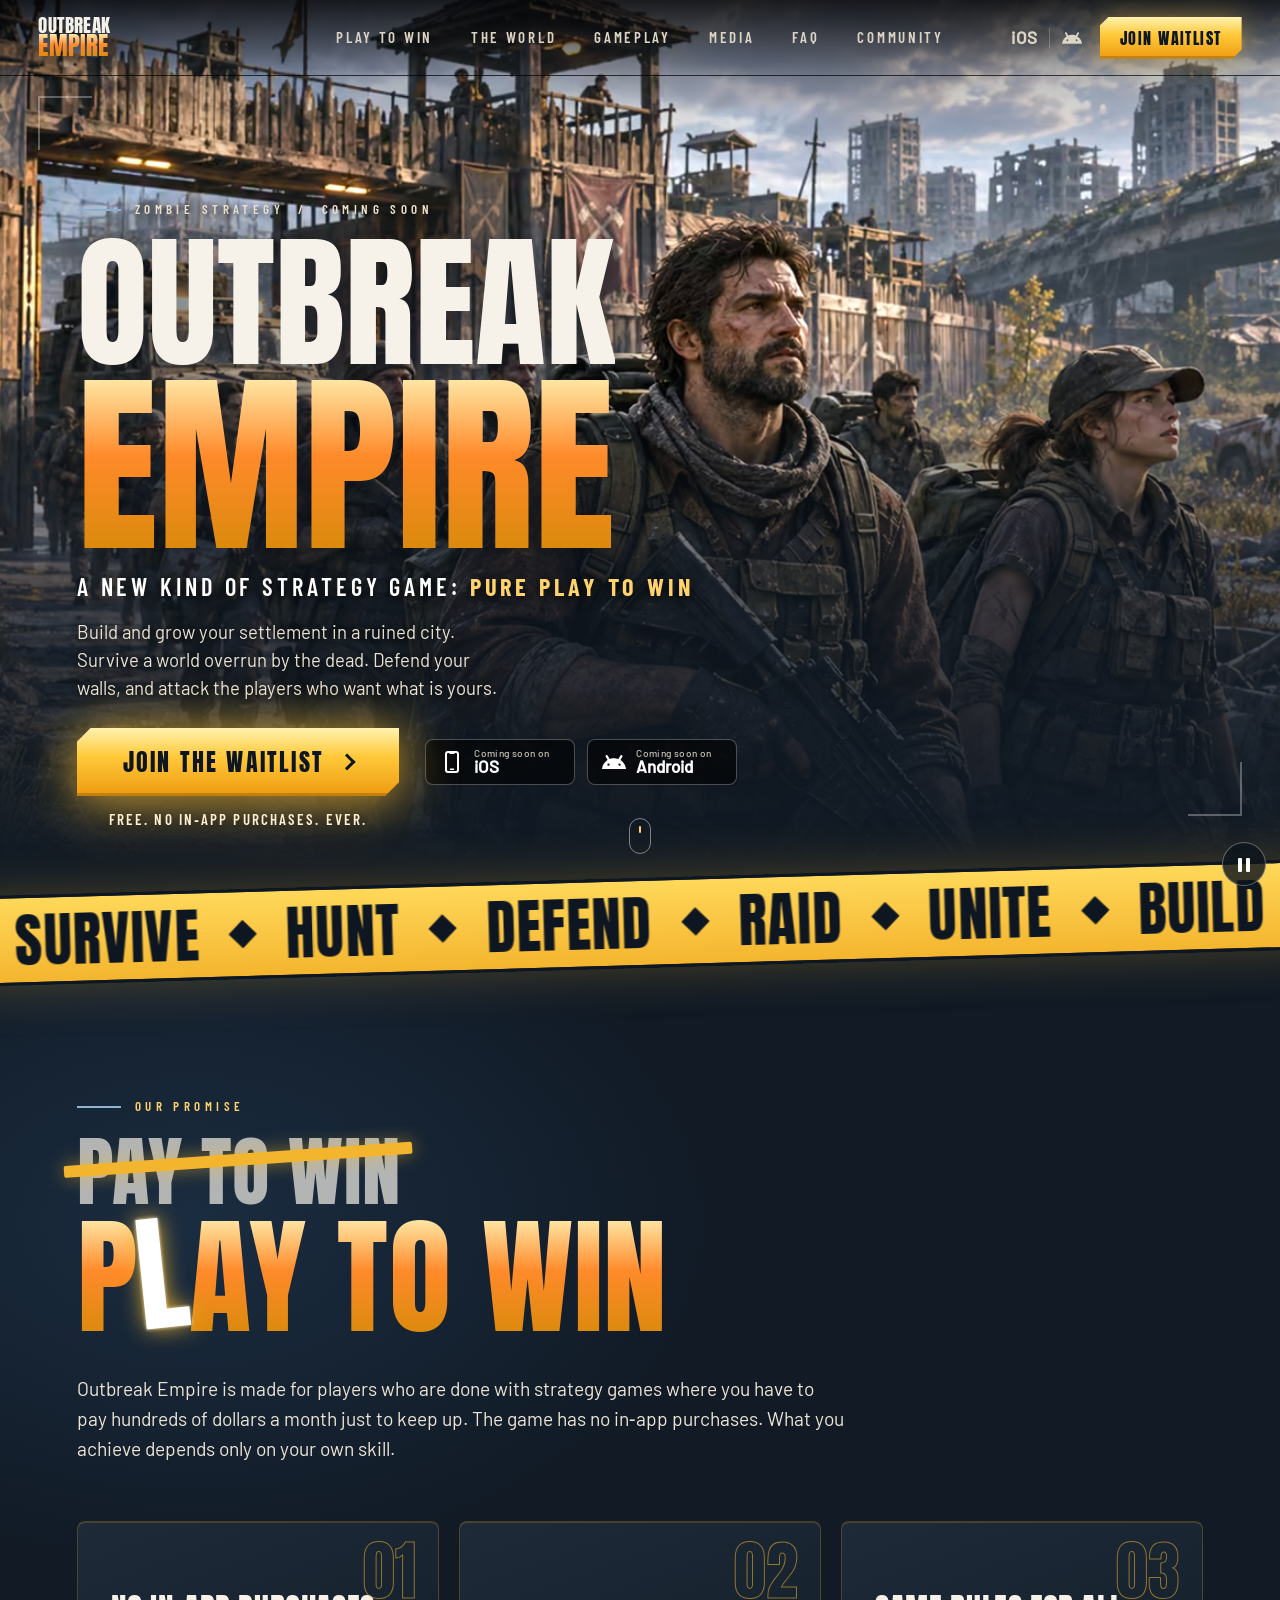
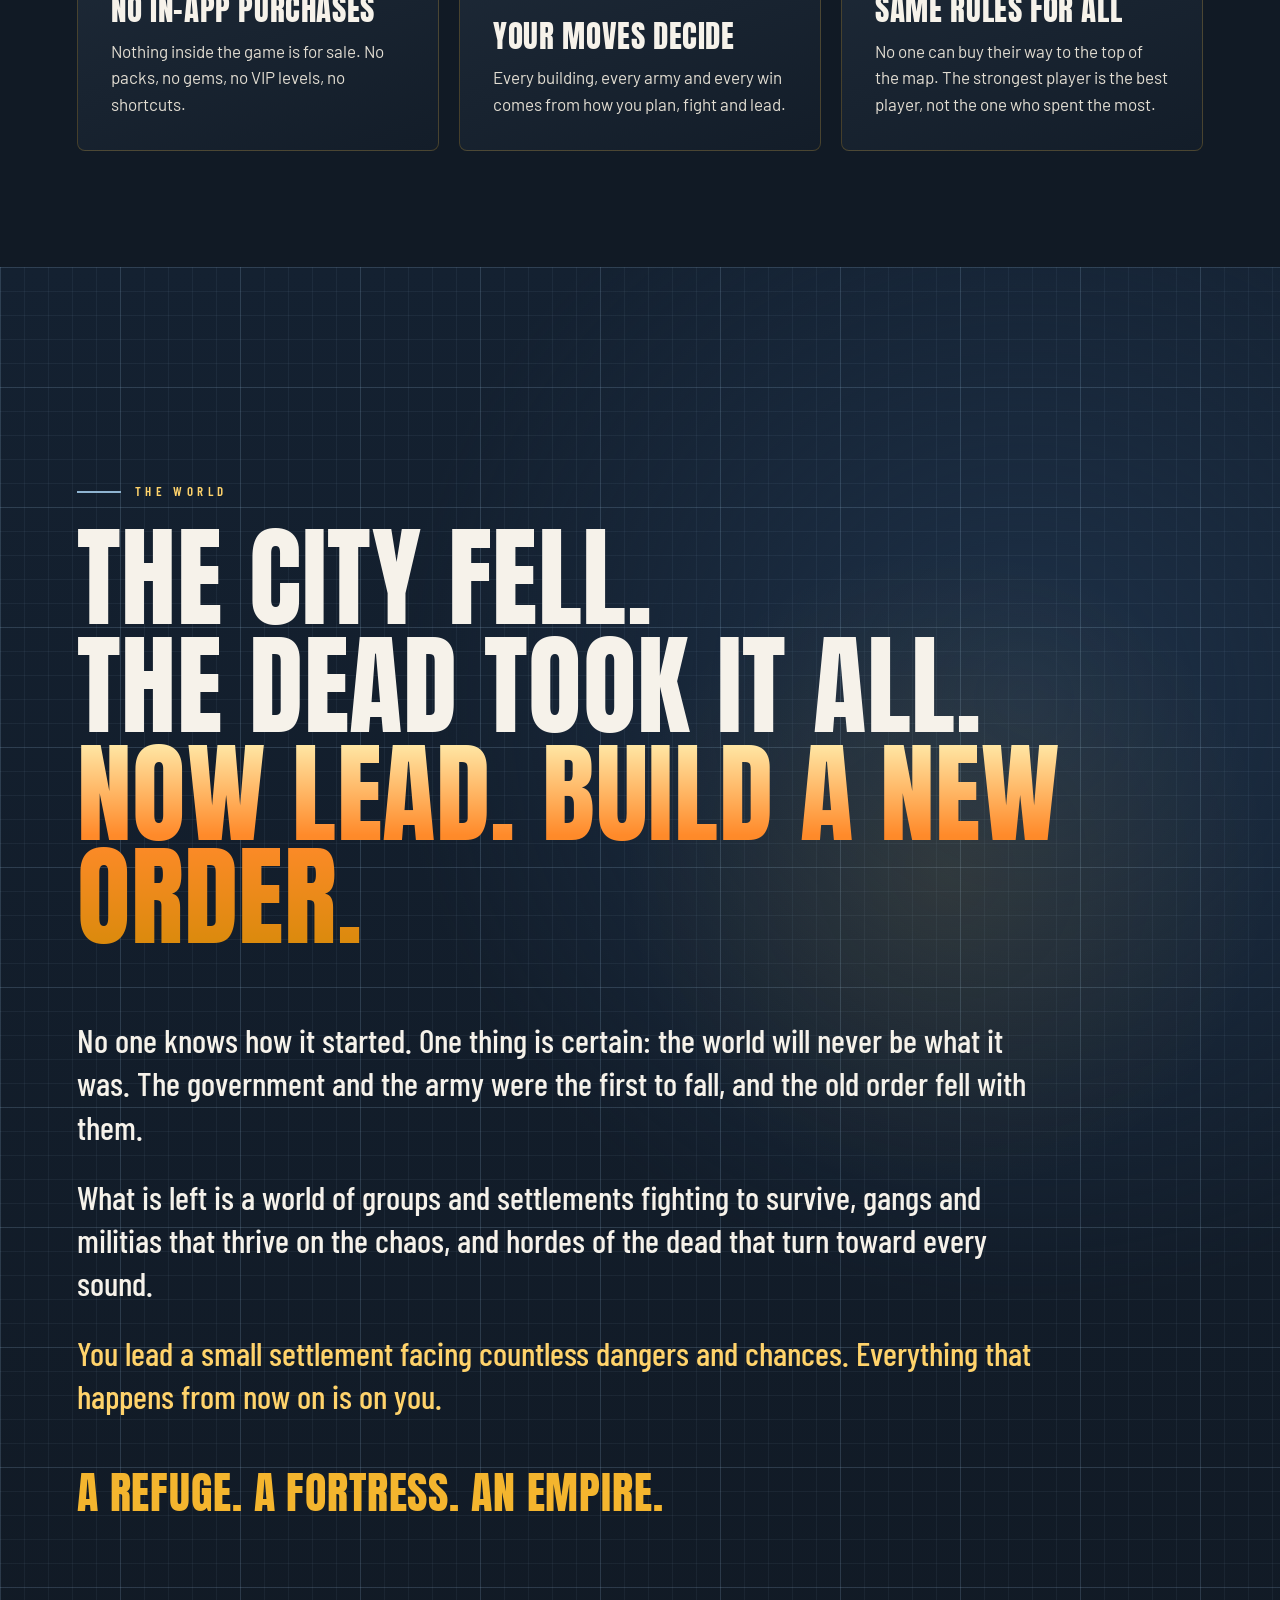
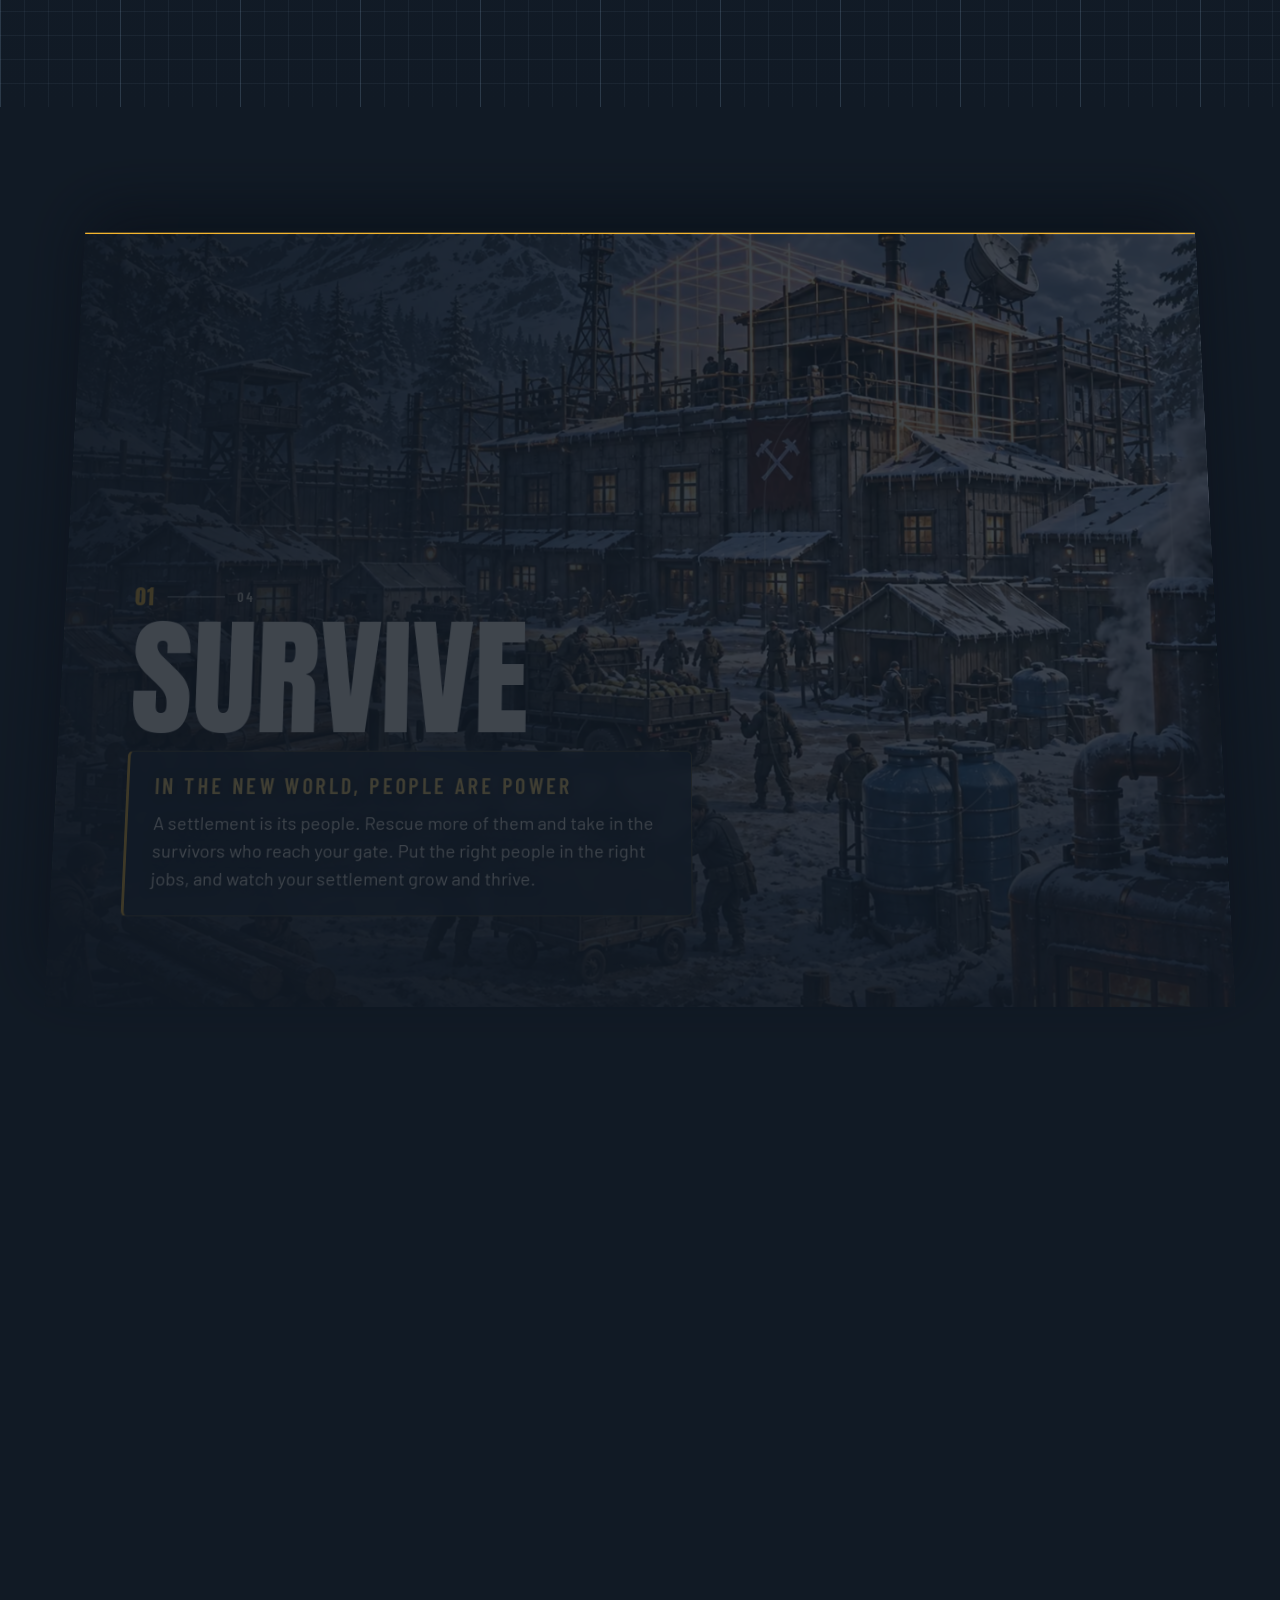
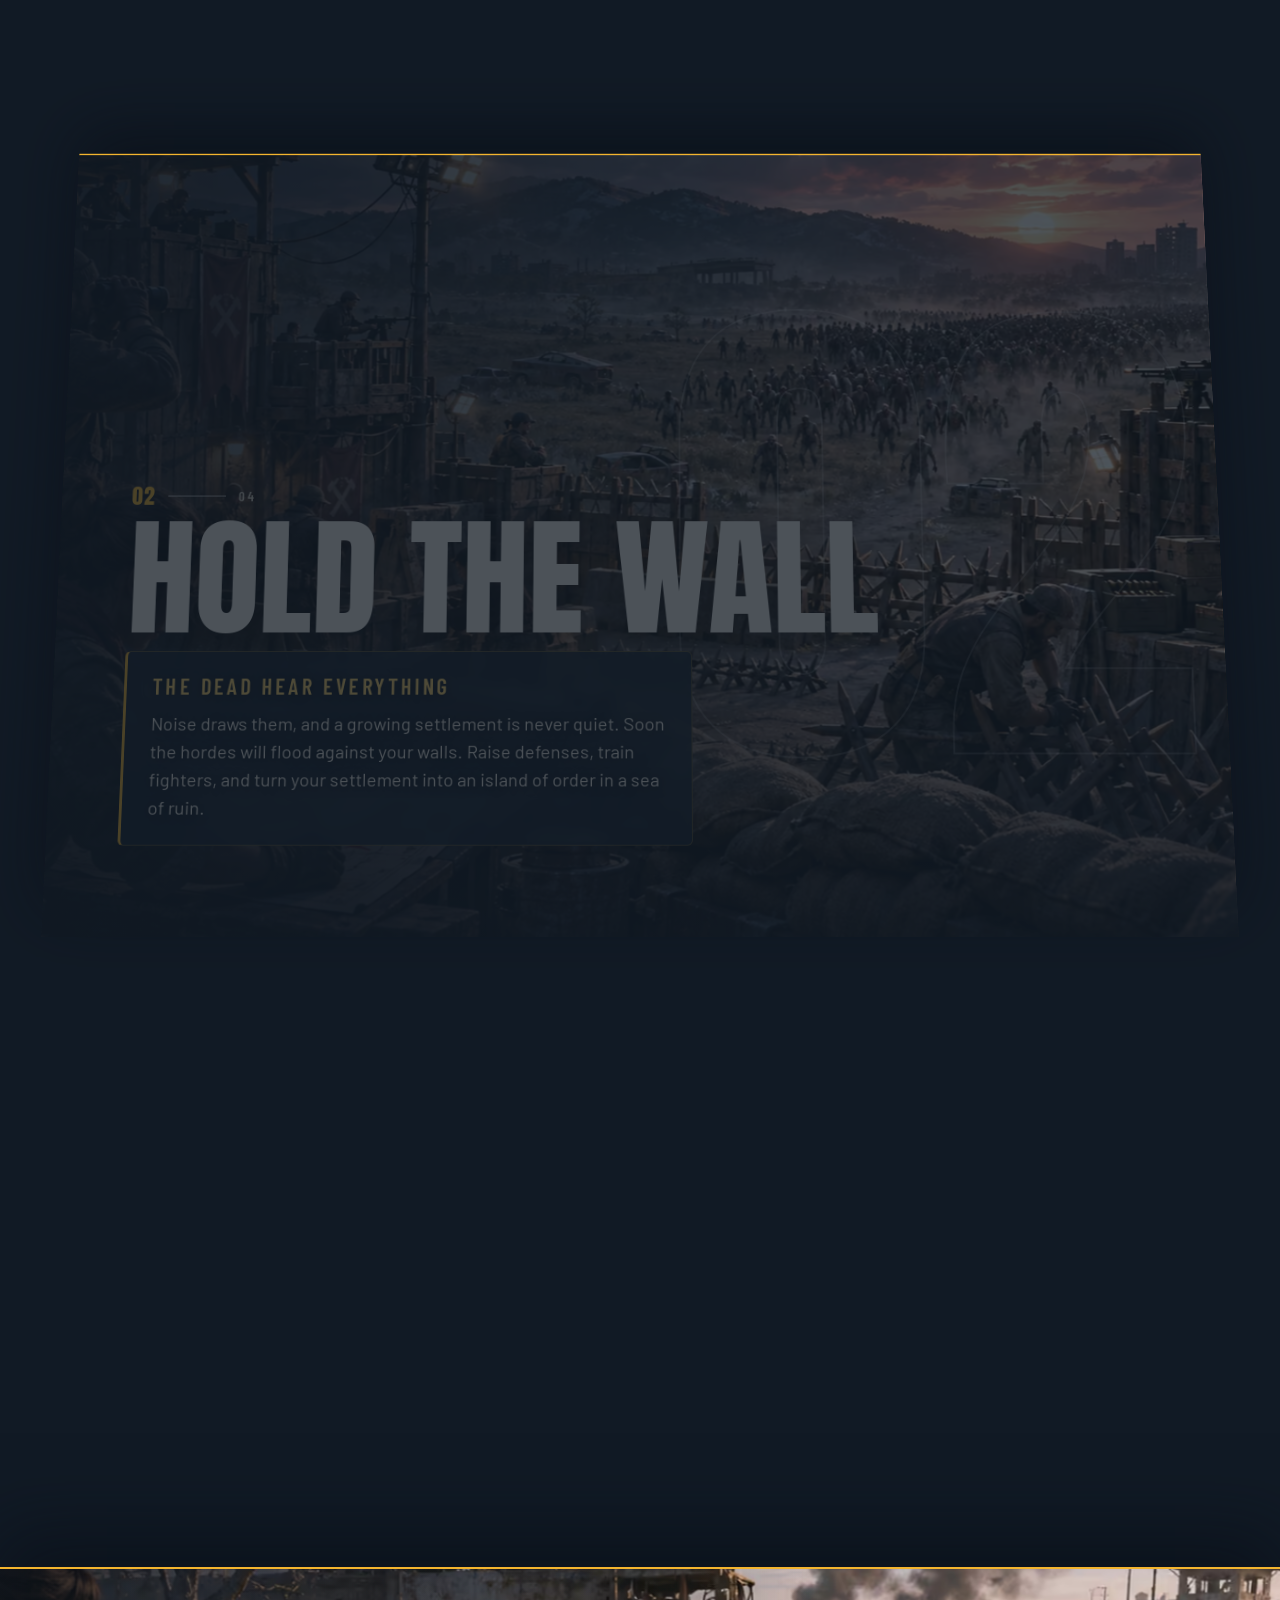
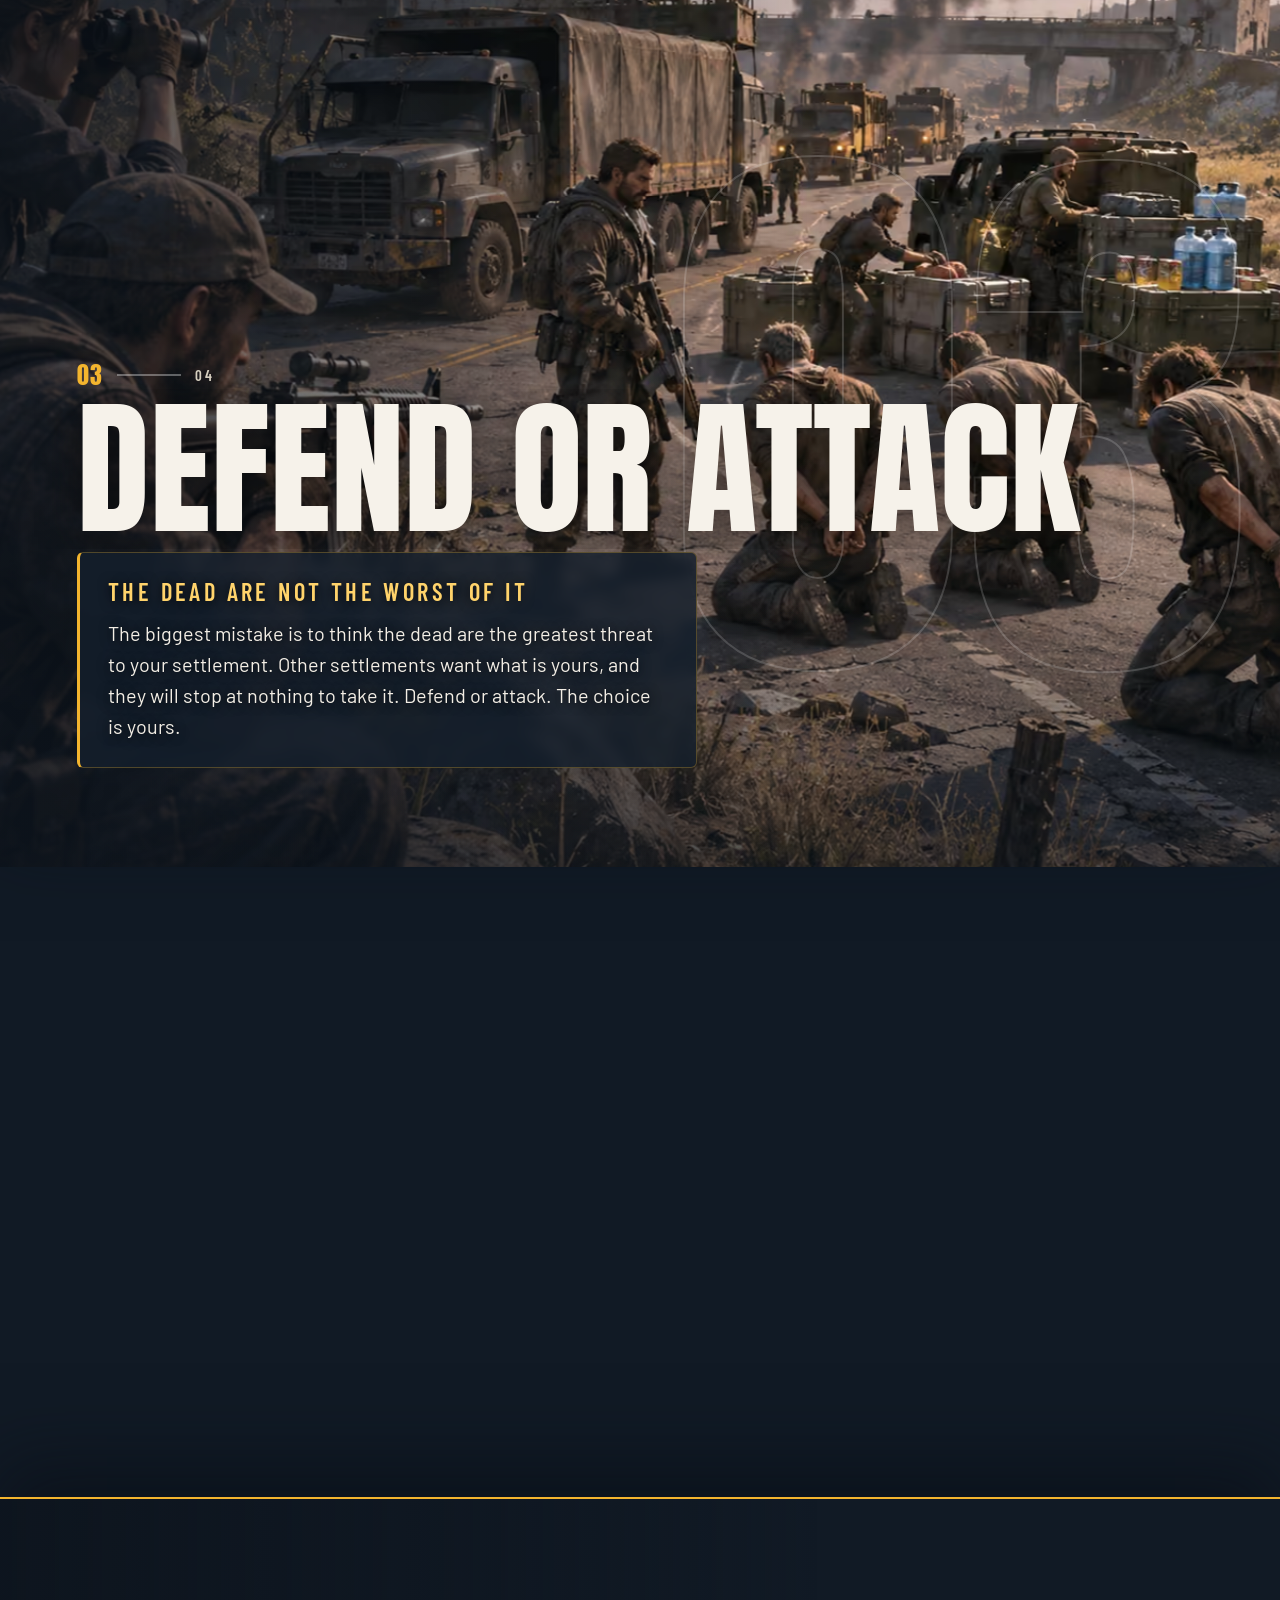
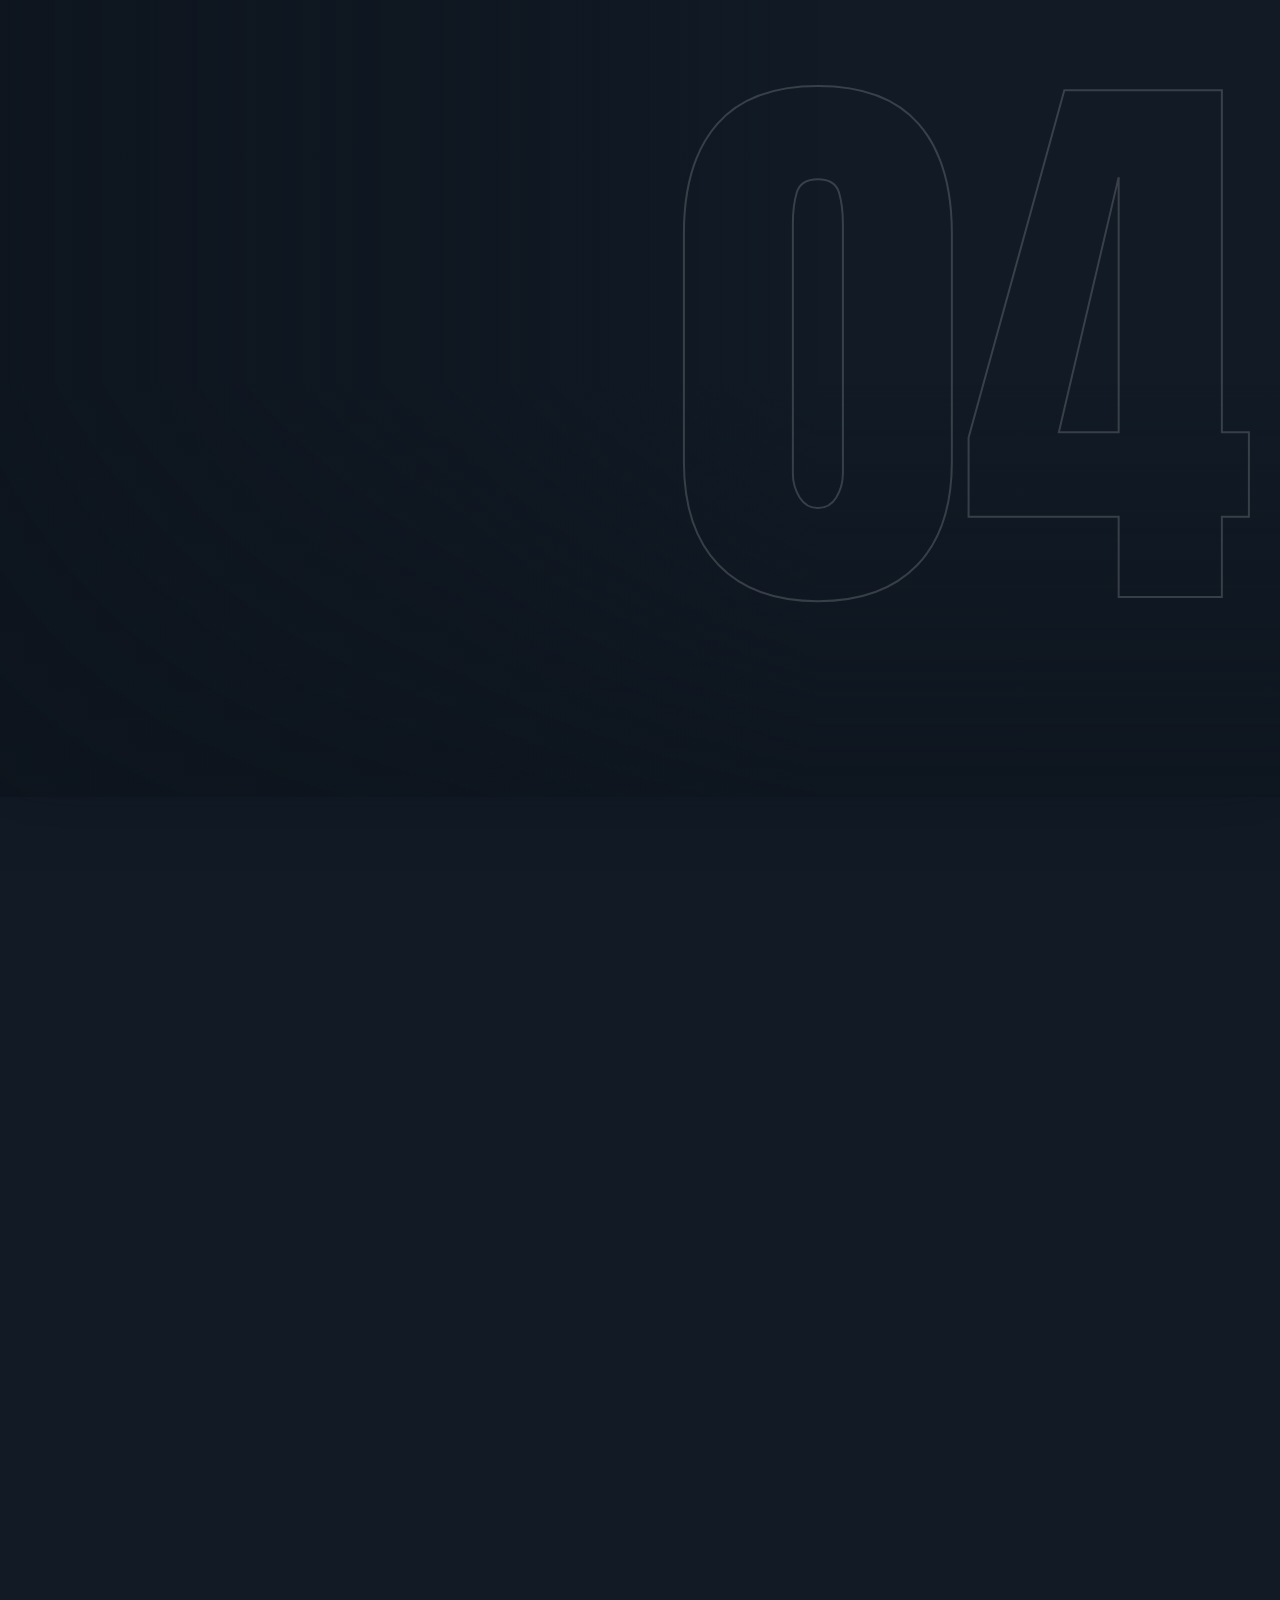
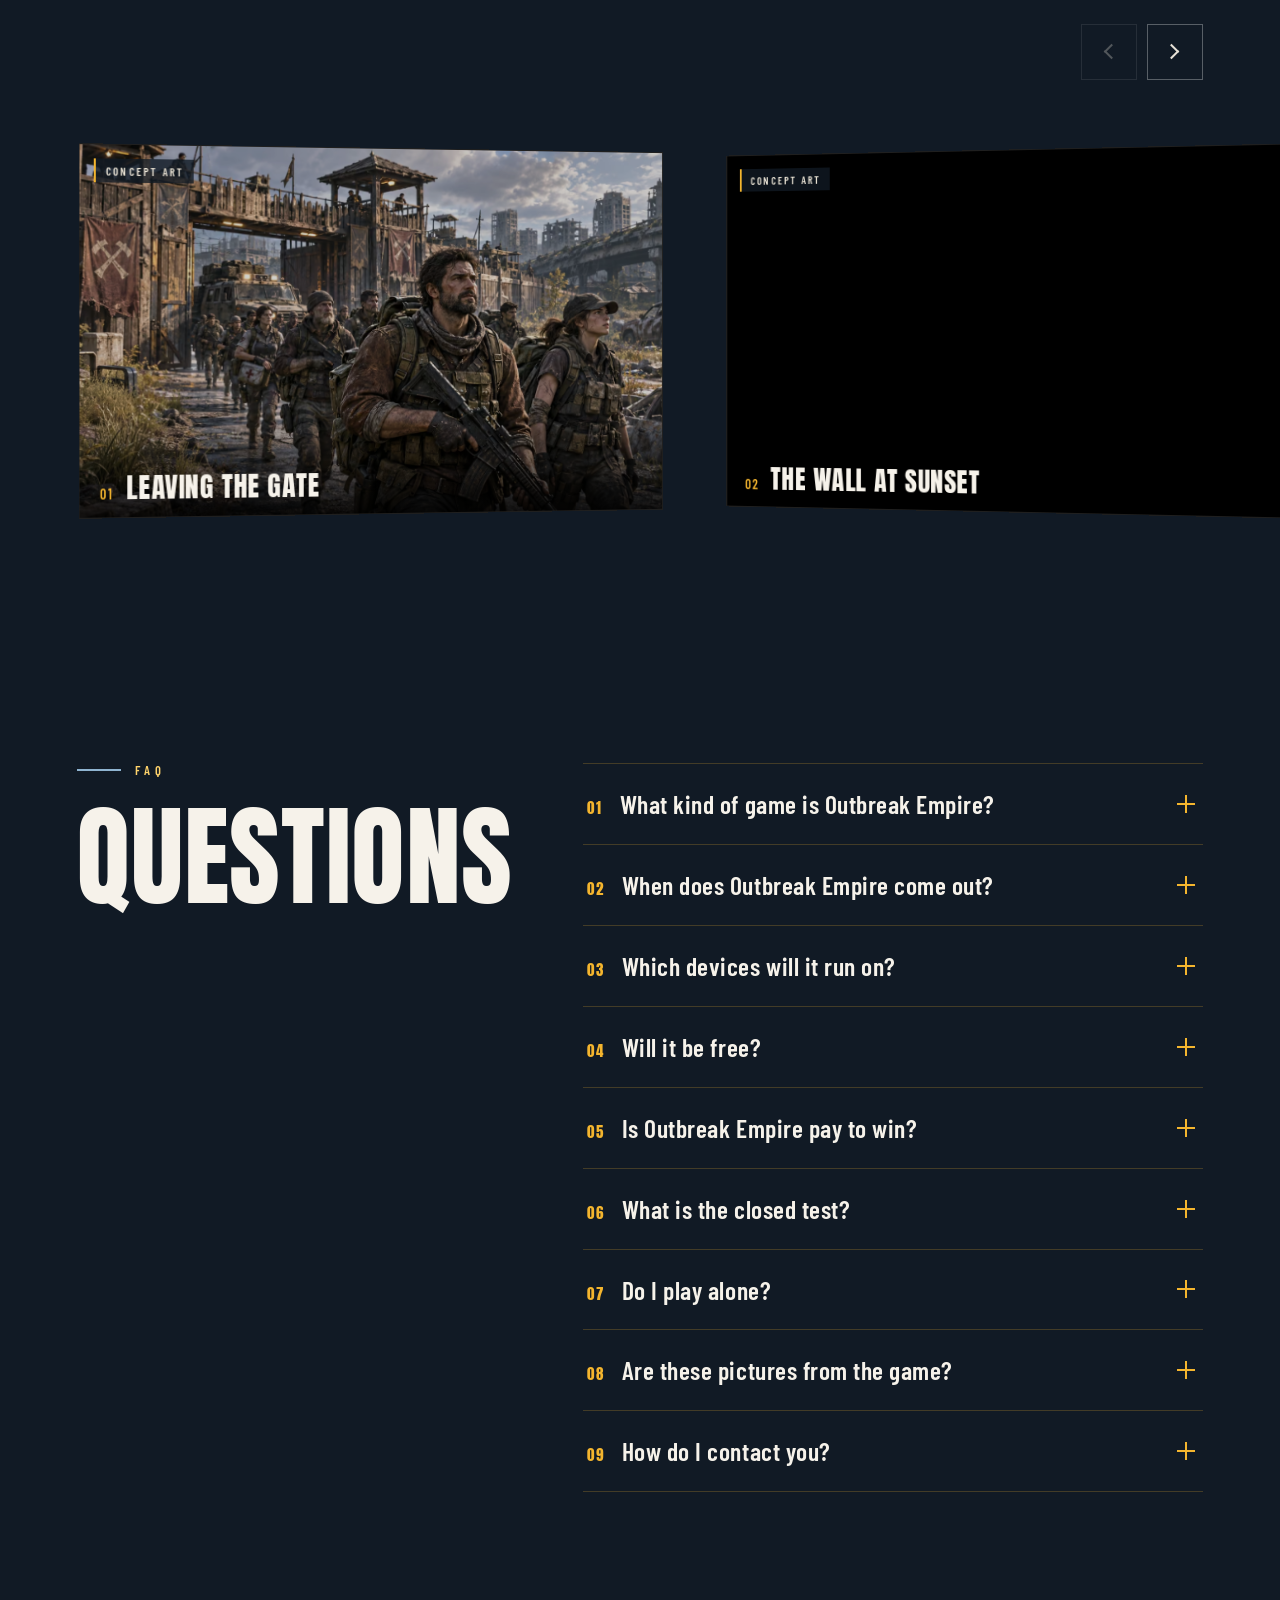
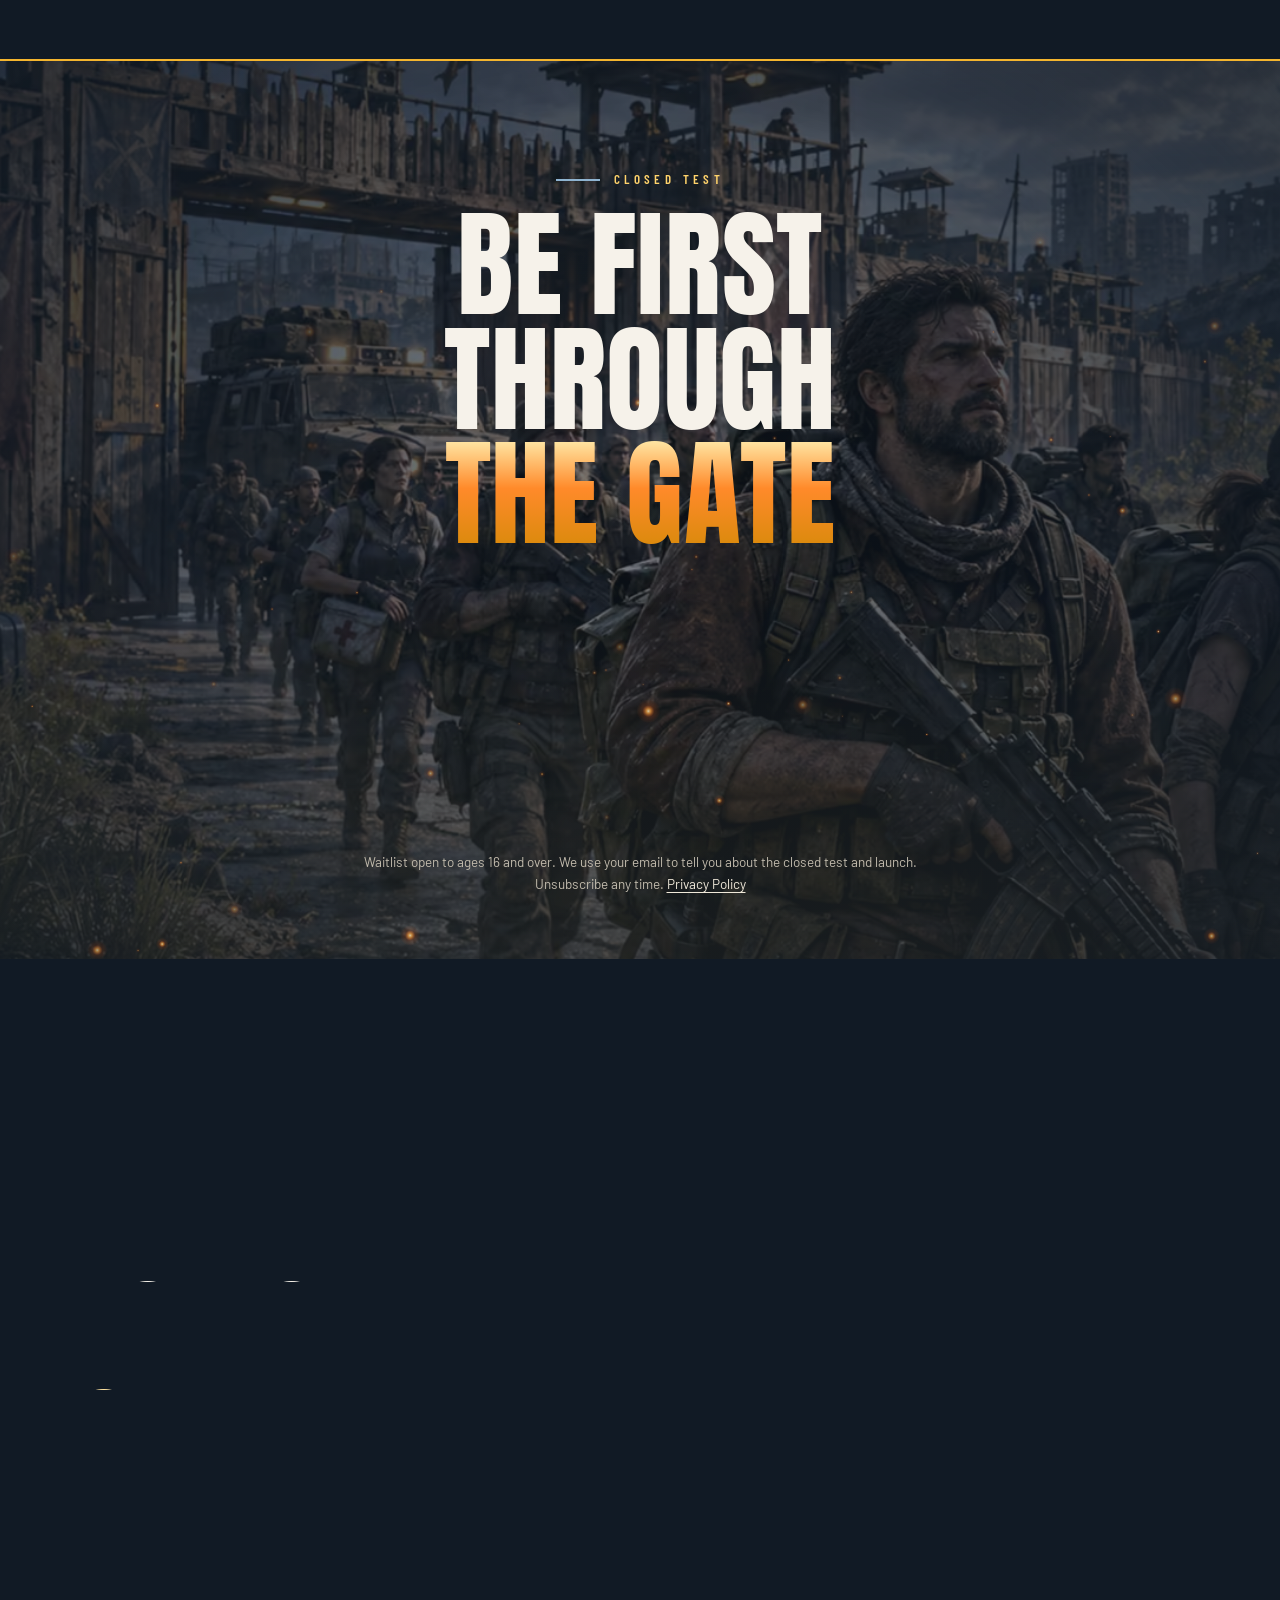
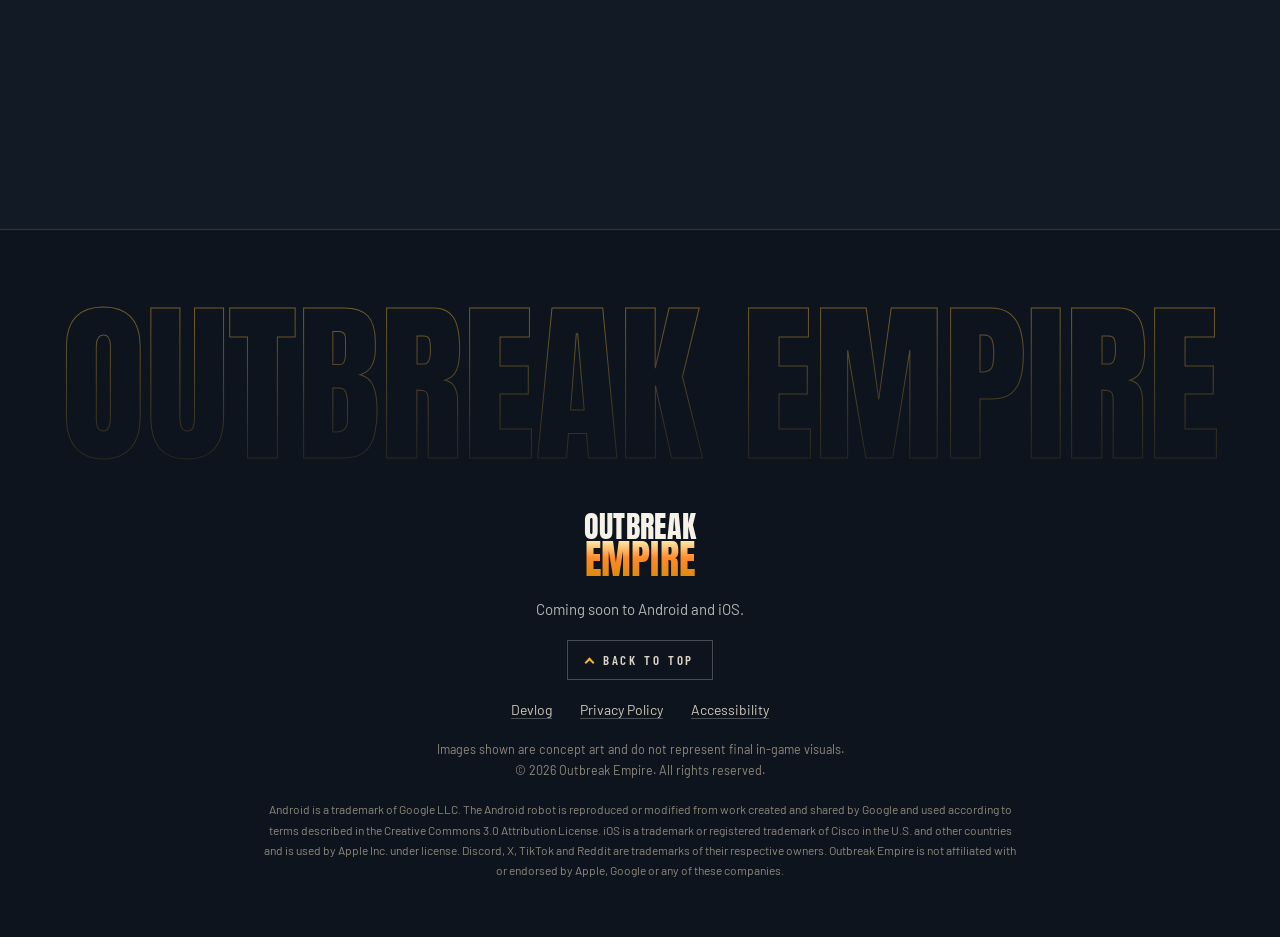
==== index.html @ 852179e1 "מראה של משחק אסטרטגיה ולא של משחק אימה, כמו המסכים של המשחק עצמו: כחול-אפור וזהב במקום שחור וכתום-אש" ====
<!doctype html>
<html lang="en">
<head>
<meta charset="utf-8">
<meta name="viewport" content="width=device-width, initial-scale=1">
<title>Outbreak Empire – Zombie Survival Strategy Game for Android &amp; iOS</title>
<meta name="description" content="Build a settlement in a fallen city, survive zombie hordes and winter, and fight for a live map with real players. Mobile survival strategy. Join the closed test waitlist.">
<meta name="theme-color" content="#111a25">
<link rel="canonical" href="https://outbreakempire.com/">

<meta property="og:type" content="website">
<meta property="og:site_name" content="Outbreak Empire">
<meta property="og:title" content="Outbreak Empire – Zombie Survival Strategy Game for Android &amp; iOS">
<meta property="og:description" content="Build a settlement in a fallen city, survive zombie hordes and winter, and fight for a live map with real players. Mobile survival strategy. Join the closed test waitlist.">
<meta property="og:url" content="https://outbreakempire.com/">
<meta property="og:image" content="https://outbreakempire.com/images/og.jpg">
<meta property="og:image:width" content="1200">
<meta property="og:image:height" content="630">
<meta property="og:image:alt" content="Outbreak Empire: a band of survivors leaving a fortified settlement">
<meta name="twitter:card" content="summary_large_image">
<meta name="twitter:site" content="@OutbreakEmpGame">
<meta name="twitter:title" content="Outbreak Empire – Zombie Survival Strategy Game for Android &amp; iOS">
<meta name="twitter:description" content="Build a settlement in a fallen city, survive zombie hordes and winter, and fight for a live map with real players. Mobile survival strategy. Join the closed test waitlist.">
<meta name="twitter:image" content="https://outbreakempire.com/images/og.jpg">
<meta name="twitter:image:alt" content="Outbreak Empire: a band of survivors leaving a fortified settlement">

<link rel="icon" href="images/favicon-32.png" sizes="32x32" type="image/png">
<link rel="icon" href="images/favicon-192.png" sizes="192x192" type="image/png">
<link rel="apple-touch-icon" href="images/apple-touch-icon.png">

<link rel="preload" href="assets/fonts/anton-400.woff2" as="font" type="font/woff2" crossorigin>
<link rel="preload" href="assets/fonts/barlow-condensed-600.woff2" as="font" type="font/woff2" crossorigin>
<link rel="preload" as="image" type="image/avif" href="images/hero-800.avif" imagesrcset="images/hero-800.avif 800w, images/hero-1600.avif 1600w" imagesizes="(max-aspect-ratio: 1/1) 178vh, 100vw" fetchpriority="high">
<link rel="stylesheet" href="style.css">
<script>(function(d){d.classList.add('js');if(matchMedia('(prefers-reduced-motion: reduce)').matches)d.classList.add('still')})(document.documentElement);</script>
<script type="application/ld+json">
{"@context": "https://schema.org", "@type": "VideoGame", "name": "Outbreak Empire",
 "url": "https://outbreakempire.com/",
 "image": "https://outbreakempire.com/images/og.jpg",
 "description": "A zombie survival strategy game for Android and iOS, built on pure play to win: build a settlement in a ruined city, survive the zombie hordes, defend your walls and raid other players on a live map. There are no in-app purchases, so what you achieve depends only on how you play.",
 "genre": ["Strategy", "Survival", "City builder"], "keywords": "zombie strategy game, survival city builder, post-apocalyptic mobile game, multiplayer strategy, play to win, no pay to win, no in-app purchases",
 "gamePlatform": ["Android", "iOS"], "operatingSystem": "Android, iOS", "applicationCategory": "Game", "playMode": "MultiPlayer", "inLanguage": "en",
 "sameAs": ["https://discord.gg/R8zea6GDbc", "https://x.com/OutbreakEmpGame", "https://www.tiktok.com/@playoutbreakempire", "https://www.reddit.com/user/OutbreakEmpire"]}
</script>
</head>
<body>
<a class="skip" href="#main">Skip to content</a>
<div class="bar" aria-hidden="true"><i></i></div>

<header class="nav">
  <a class="nav__logo wm" href="#top" aria-label="Outbreak Empire, back to top"><span aria-hidden="true">Outbreak <b>Empire</b></span></a>
  <nav class="nav__links" id="menu" aria-label="Main">
    <a href="#play-to-win">Play to Win</a>
    <a href="#world">The World</a>
    <a href="#features">Gameplay</a>
    <a href="#media">Media</a>
    <a href="#faq">FAQ</a>
    <a href="#community">Community</a>
  </nav>
  <div class="nav__end">
    <div class="plat" role="img" aria-label="Coming soon on iOS and Android">
      <span class="plat__soon" aria-hidden="true">Coming soon</span>
      <span class="plat__ios" title="Coming soon on iOS" aria-hidden="true">iOS</span>
      <span class="plat__and" title="Coming soon on Android" aria-hidden="true"><span class="ico ico--android"></span><span class="plat__word">Android</span></span>
    </div>
    <a class="btn btn--sm" href="https://docs.google.com/forms/d/e/1FAIpQLSfH-3bDS25boa_nsmfyrVO0cmh-lTgv2Yjuh53AL0fX4bEYbQ/viewform" target="_blank" rel="noopener"><span class="btn__t">Join waitlist</span><span class="sr-only"> (opens in a new tab)</span></a>
    <button class="nav__menu" type="button" aria-expanded="false" aria-controls="menu" hidden><span class="sr-only">Menu</span><i aria-hidden="true"></i></button>
  </div>
</header>
<button class="motion" type="button" aria-pressed="false" hidden><span class="motion__ico" aria-hidden="true"></span><span class="motion__t">Pause motion</span></button>

<main id="main" tabindex="-1">

  <!-- HERO -->
  <section class="hero" id="top">
    <div class="hero__bg">
      <picture><source type="image/avif" srcset="images/hero-800.avif 800w, images/hero-1600.avif 1600w" sizes="(max-aspect-ratio: 1/1) 178vh, 100vw"><img src="images/hero-800.webp" srcset="images/hero-800.webp 800w, images/hero-1600.webp 1600w" sizes="(max-aspect-ratio: 1/1) 178vh, 100vw" alt="Armed survivors leave the gate of a fortified settlement in a ruined city" fetchpriority="high" decoding="async"></picture>
    </div>
    <div class="hero__shade" aria-hidden="true"></div>
    <div class="hero__in">
      <p class="kicker hero__kicker"><i aria-hidden="true"></i>Zombie strategy <span aria-hidden="true">/</span> Coming soon</p>
      <h1 class="mega">
        <span class="sr-only">Outbreak Empire</span>
        <span class="mega__a" aria-hidden="true"><span style="--i:0">O</span><span style="--i:1">U</span><span style="--i:2">T</span><span style="--i:3">B</span><span style="--i:4">R</span><span style="--i:5">E</span><span style="--i:6">A</span><span style="--i:7">K</span></span>
        <span class="mega__b" aria-hidden="true"><span style="--i:0">E</span><span style="--i:1">M</span><span style="--i:2">P</span><span style="--i:3">I</span><span style="--i:4">R</span><span style="--i:5">E</span></span>
      </h1>
      <h2 class="hero__line">A new kind of strategy game: <b>pure play to win</b></h2>
      <p class="hero__sub">Build and grow your settlement in a ruined city. Survive a world overrun by the dead. Defend your walls, and attack the players who want what is yours.</p>
      <div class="hero__cta">
        <a class="btn btn--lg" href="https://docs.google.com/forms/d/e/1FAIpQLSfH-3bDS25boa_nsmfyrVO0cmh-lTgv2Yjuh53AL0fX4bEYbQ/viewform" target="_blank" rel="noopener"><span class="btn__t">Join the waitlist</span><span class="sr-only"> (opens in a new tab)</span></a>
        <p class="cta__note">Free. No in&#8209;app purchases. Ever.</p>
        <div class="stores">
          <span class="store"><span class="ico ico--phone" aria-hidden="true"></span><span><small>Coming soon on</small>iOS</span></span>
          <span class="store"><span class="ico ico--android" aria-hidden="true"></span><span><small>Coming soon on</small>Android</span></span>
        </div>
      </div>
    </div>
    <a class="hero__down" href="#play-to-win" aria-label="Scroll down"><span></span></a>
    <span class="frame frame--tl" aria-hidden="true"></span><span class="frame frame--br" aria-hidden="true"></span>
  </section>

  <!-- TICKER: moves only with the scroll -->
  <div class="tick" aria-hidden="true">
    <div class="tick__row"><span>Build</span><i></i><span>Survive</span><i></i><span>Hunt</span><i></i><span>Defend</span><i></i><span>Raid</span><i></i><span>Unite</span><i></i><span>Build</span><i></i><span>Survive</span><i></i><span>Hunt</span><i></i><span>Defend</span><i></i><span>Raid</span><i></i><span>Unite</span><i></i><span>Build</span><i></i><span>Survive</span><i></i><span>Hunt</span><i></i><span>Defend</span><i></i><span>Raid</span><i></i><span>Unite</span><i></i><span>Build</span><i></i><span>Survive</span><i></i><span>Hunt</span><i></i><span>Defend</span><i></i><span>Raid</span><i></i><span>Unite</span><i></i></div>
  </div>

  <!-- PLAY TO WIN: the promise -->
  <section class="ptw" id="play-to-win" aria-labelledby="ptw-h">
    <div class="ptw__in">
      <p class="kicker rv"><i aria-hidden="true"></i>Our promise</p>
      <h2 class="ptw__h rv" id="ptw-h">
        <span class="sr-only">Not pay to win. Play to win.</span>
        <span class="ptw__old" aria-hidden="true">Pay to win</span>
        <span class="ptw__new" aria-hidden="true">P<b>l</b>ay to win</span>
      </h2>
      <p class="ptw__lead rv">Outbreak Empire is made for players who are done with strategy games where you have to pay hundreds of dollars a month just to keep up. The game has no in&#8209;app purchases. What you achieve depends only on your own skill.</p>
      <ul class="ptw__grid">
        <li class="rv"><div class="card"><h3>No in-app purchases</h3><p>Nothing inside the game is for sale. No packs, no gems, no VIP levels, no shortcuts.</p></div></li>
        <li class="rv"><div class="card"><h3>Your moves decide</h3><p>Every building, every army and every win comes from how you plan, fight and lead.</p></div></li>
        <li class="rv"><div class="card"><h3>Same rules for all</h3><p>No one can buy their way to the top of the map. The strongest player is the best player, not the one who spent the most.</p></div></li>
      </ul>
    </div>
  </section>

  <!-- WORLD -->
  <section class="world" id="world">
    <div class="world__bg" aria-hidden="true"></div>
    <div class="world__in">
      <p class="kicker rv"><i aria-hidden="true"></i>The world</p>
      <h2 class="head rv"><span class="ln"><span>The city fell.</span></span> <span class="ln"><span>The dead took it all.</span></span> <span class="ln ln--fire"><span>Now lead. Build a new order.</span></span></h2>
      <div class="world__text">
        <p>No one knows how it started. One thing is certain: the world will never be what it was. The government and the army were the first to fall, and the old order fell with them.</p>
        <p>What is left is a world of groups and settlements fighting to survive, gangs and militias that thrive on the chaos, and hordes of the dead that turn toward every sound.</p>
        <p class="world__you">You lead a small settlement facing countless dangers and chances. Everything that happens from now on is on you.</p>
      </div>
      <p class="world__end rv">A refuge. A fortress. An empire.</p>
    </div>
  </section>

  <!-- GAMEPLAY: four full-screen panels that stack as you scroll -->
  <section class="feats" id="features" aria-labelledby="features-h">
    <h2 class="sr-only" id="features-h">Gameplay</h2>
    <article class="feat" id="f-survive">
      <div class="feat__media"><picture><source type="image/avif" srcset="images/winter-800.avif 800w, images/winter-1600.avif 1448w" sizes="(max-aspect-ratio: 1/1) 178vh, 100vw"><img src="images/winter-800.webp" srcset="images/winter-800.webp 800w, images/winter-1600.webp 1448w" sizes="(max-aspect-ratio: 1/1) 178vh, 100vw" alt="A snowed-in settlement with trucks of logs and food, water tanks and a furnace" loading="lazy" decoding="async"></picture></div>
      <div class="feat__shade" aria-hidden="true"></div>
      <div class="feat__body">
        <p class="feat__num" aria-hidden="true"><b>01</b><i></i>04</p>
        <h3 class="feat__title">Survive</h3>
        <div class="feat__plate">
          <p class="feat__tag">In the new world, people are power</p>
          <p class="feat__text">A settlement is its people. Rescue more of them and take in the survivors who reach your gate. Put the right people in the right jobs, and watch your settlement grow and thrive.</p>
        </div>
      </div>
      <span class="feat__ghost" aria-hidden="true">01</span>
    </article>
    <article class="feat" id="f-defend">
      <div class="feat__media"><picture><source type="image/avif" srcset="images/horde-800.avif 800w, images/horde-1600.avif 1600w" sizes="(max-aspect-ratio: 1/1) 178vh, 100vw"><img src="images/horde-800.webp" srcset="images/horde-800.webp 800w, images/horde-1600.webp 1600w" sizes="(max-aspect-ratio: 1/1) 178vh, 100vw" alt="Defenders on a barricaded wall as a horde crosses the field at sunset" loading="lazy" decoding="async"></picture></div>
      <div class="feat__shade" aria-hidden="true"></div>
      <div class="feat__body">
        <p class="feat__num" aria-hidden="true"><b>02</b><i></i>04</p>
        <h3 class="feat__title">Hold the wall</h3>
        <div class="feat__plate">
          <p class="feat__tag">The dead hear everything</p>
          <p class="feat__text">Noise draws them, and a growing settlement is never quiet. Soon the hordes will flood against your walls. Raise defenses, train fighters, and turn your settlement into an island of order in a sea of ruin.</p>
        </div>
      </div>
      <span class="feat__ghost" aria-hidden="true">02</span>
    </article>
    <article class="feat" id="f-attack">
      <div class="feat__media"><picture><source type="image/avif" srcset="images/convoy-800.avif 800w, images/convoy-1600.avif 1600w" sizes="(max-aspect-ratio: 1/1) 178vh, 100vw"><img src="images/convoy-800.webp" srcset="images/convoy-800.webp 800w, images/convoy-1600.webp 1600w" sizes="(max-aspect-ratio: 1/1) 178vh, 100vw" alt="Raiders ambush another settlement's convoy on a ruined highway" loading="lazy" decoding="async"></picture></div>
      <div class="feat__shade" aria-hidden="true"></div>
      <div class="feat__body">
        <p class="feat__num" aria-hidden="true"><b>03</b><i></i>04</p>
        <h3 class="feat__title">Defend or attack</h3>
        <div class="feat__plate">
          <p class="feat__tag">The dead are not the worst of it</p>
          <p class="feat__text">The biggest mistake is to think the dead are the greatest threat to your settlement. Other settlements want what is yours, and they will stop at nothing to take it. Defend or attack. The choice is yours.</p>
        </div>
      </div>
      <span class="feat__ghost" aria-hidden="true">03</span>
    </article>
    <article class="feat" id="f-unite">
      <div class="feat__media"><picture><source type="image/avif" srcset="images/warroom-800.avif 800w, images/warroom-1600.avif 1600w" sizes="(max-aspect-ratio: 1/1) 178vh, 100vw"><img src="images/warroom-800.webp" srcset="images/warroom-800.webp 800w, images/warroom-1600.webp 1600w" sizes="(max-aspect-ratio: 1/1) 178vh, 100vw" alt="Survivors around a map table planning a strike" loading="lazy" decoding="async"></picture></div>
      <div class="feat__shade" aria-hidden="true"></div>
      <div class="feat__body">
        <p class="feat__num" aria-hidden="true"><b>04</b><i></i>04</p>
        <h3 class="feat__title">Unite</h3>
        <div class="feat__plate">
          <p class="feat__tag">No one holds a city alone</p>
          <p class="feat__text">Join a coalition or found your own. Answer when your allies call, plan your wars together, and fight for the places that decide who runs the city.</p>
        </div>
      </div>
      <span class="feat__ghost" aria-hidden="true">04</span>
    </article>
  </section>

  <!-- MEDIA -->
  <section class="media" id="media">
    <div class="media__head">
      <div>
        <p class="kicker rv"><i aria-hidden="true"></i>Media</p>
        <h2 class="head rv"><span class="ln"><span>Concept</span></span> <span class="ln ln--fire"><span>art</span></span></h2>
      </div>
      <div class="reel__nav">
        <button class="reel__btn reel__btn--prev" type="button" aria-label="Previous pictures"></button>
        <button class="reel__btn reel__btn--next" type="button" aria-label="Next pictures"></button>
      </div>
    </div>
    <ul class="reel">
      <li><button class="shot" type="button" data-full="images/hero-1600.webp" aria-label="View: leaving the gate">
        <picture><source type="image/avif" srcset="images/hero-800.avif 800w, images/hero-1600.avif 1600w" sizes="(min-width: 900px) 46vw, 82vw"><img src="images/hero-800.webp" srcset="images/hero-800.webp 800w, images/hero-1600.webp 1600w" sizes="(min-width: 900px) 46vw, 82vw" alt="A squad of survivors leaving the settlement gate" loading="lazy" decoding="async"></picture>
        <span class="shot__cap" aria-hidden="true"><b>01</b>Leaving the gate</span>
      </button></li>
      <li><button class="shot" type="button" data-full="images/horde-1600.webp" aria-label="View: the wall at sunset">
        <picture><source type="image/avif" srcset="images/horde-800.avif 800w, images/horde-1600.avif 1600w" sizes="(min-width: 900px) 46vw, 82vw"><img src="images/horde-800.webp" srcset="images/horde-800.webp 800w, images/horde-1600.webp 1600w" sizes="(min-width: 900px) 46vw, 82vw" alt="Defenders on the wall as the horde approaches" loading="lazy" decoding="async"></picture>
        <span class="shot__cap" aria-hidden="true"><b>02</b>The wall at sunset</span>
      </button></li>
      <li><button class="shot" type="button" data-full="images/convoy-1600.webp" aria-label="View: the ambush">
        <picture><source type="image/avif" srcset="images/convoy-800.avif 800w, images/convoy-1600.avif 1600w" sizes="(min-width: 900px) 46vw, 82vw"><img src="images/convoy-800.webp" srcset="images/convoy-800.webp 800w, images/convoy-1600.webp 1600w" sizes="(min-width: 900px) 46vw, 82vw" alt="A convoy ambush on the highway" loading="lazy" decoding="async"></picture>
        <span class="shot__cap" aria-hidden="true"><b>03</b>The ambush</span>
      </button></li>
      <li><button class="shot" type="button" data-full="images/warroom-1600.webp" aria-label="View: the war room">
        <picture><source type="image/avif" srcset="images/warroom-800.avif 800w, images/warroom-1600.avif 1600w" sizes="(min-width: 900px) 46vw, 82vw"><img src="images/warroom-800.webp" srcset="images/warroom-800.webp 800w, images/warroom-1600.webp 1600w" sizes="(min-width: 900px) 46vw, 82vw" alt="Coalition leaders around the map table" loading="lazy" decoding="async"></picture>
        <span class="shot__cap" aria-hidden="true"><b>04</b>The war room</span>
      </button></li>
      <li><button class="shot" type="button" data-full="images/winter-1600.webp" aria-label="View: winter">
        <picture><source type="image/avif" srcset="images/winter-800.avif 800w, images/winter-1600.avif 1448w" sizes="(min-width: 900px) 46vw, 82vw"><img src="images/winter-800.webp" srcset="images/winter-800.webp 800w, images/winter-1600.webp 1448w" sizes="(min-width: 900px) 46vw, 82vw" alt="The settlement in deep winter" loading="lazy" decoding="async"></picture>
        <span class="shot__cap" aria-hidden="true"><b>05</b>Winter</span>
      </button></li>
    </ul>
  </section>

  <!-- FAQ -->
  <section class="faq" id="faq">
    <div class="faq__in">
      <div class="faq__head">
        <p class="kicker rv"><i aria-hidden="true"></i>FAQ</p>
        <h2 class="head rv"><span class="ln"><span>Questions</span></span></h2>
      </div>
      <div class="faq__list rv">
        <details>
          <summary>What kind of game is Outbreak Empire?</summary>
          <p>A zombie strategy game for Android and iOS, built on pure play to win. You build and grow a settlement in a ruined city, take in survivors and put them to work, hold your walls against the hordes, and defend against or attack other players who want what is yours. It is a multiplayer strategy game: join a coalition and plan your wars together.</p>
        </details>
        <details>
          <summary>When does Outbreak Empire come out?</summary>
          <p>There is no launch date yet. A closed test comes first. Join the waitlist and we will email you as soon as there is news.</p>
        </details>
        <details>
          <summary>Which devices will it run on?</summary>
          <p>Outbreak Empire is a post-apocalyptic mobile game, being made for Android and iOS.</p>
        </details>
        <details>
          <summary>Will it be free?</summary>
          <p>Yes. Outbreak Empire will be free, with no in-app purchases at all.</p>
        </details>
        <details>
          <summary>Is Outbreak Empire pay to win?</summary>
          <p>No. It is play to win. Nothing in the game is for sale, so no one can buy power, speed or resources. The top of the map belongs to the players who play best.</p>
        </details>
        <details>
          <summary>What is the closed test?</summary>
          <p>An early version of the game, played by a limited group before launch so we can find problems and tune the balance. We will invite players from the waitlist. Joining the waitlist does not guarantee a place.</p>
        </details>
        <details>
          <summary>Do I play alone?</summary>
          <p>No. Every settlement shares the world with real players. Defend against them, attack them, or join a coalition and take on what no single settlement could.</p>
        </details>
        <details>
          <summary>Are these pictures from the game?</summary>
          <p>Not yet. They are concept art that shows the world and the mood we are building. The finished game will look different.</p>
        </details>
        <details>
          <summary>How do I contact you?</summary>
          <p>Send us a direct message on <a href="https://discord.gg/R8zea6GDbc" target="_blank" rel="noopener">our Discord server<span class="sr-only"> (opens in a new tab)</span></a>.</p>
        </details>
      </div>
    </div>
  </section>

  <!-- PRE-REGISTER -->
  <section class="pre" id="signup">
    <div class="pre__bg" aria-hidden="true">
      <picture><source type="image/avif" srcset="images/hero-800.avif 800w, images/hero-1600.avif 1600w" sizes="(max-aspect-ratio: 1/1) 178vh, 100vw"><img src="images/hero-800.webp" srcset="images/hero-800.webp 800w, images/hero-1600.webp 1600w" sizes="(max-aspect-ratio: 1/1) 178vh, 100vw" alt="Survivors leaving the settlement gate at dusk" loading="lazy" decoding="async"></picture>
    </div>
    <canvas class="fx" data-fx="embers" aria-hidden="true"></canvas>
    <div class="pre__in">
      <p class="kicker rv"><i aria-hidden="true"></i>Closed test</p>
      <h2 class="head head--xl rv"><span class="ln"><span>Be first</span></span> <span class="ln"><span>through</span></span> <span class="ln ln--fire"><span>the gate</span></span></h2>
      <p class="pre__lead rv">The closed test comes first, and we invite its players from the waitlist. Join now and be among the first to hear when the gate opens.</p>
      <div class="pre__cta rv"><a class="btn btn--lg btn--xl" href="https://docs.google.com/forms/d/e/1FAIpQLSfH-3bDS25boa_nsmfyrVO0cmh-lTgv2Yjuh53AL0fX4bEYbQ/viewform" target="_blank" rel="noopener"><span class="btn__t">Join the waitlist</span><span class="sr-only"> (opens in a new tab)</span></a></div>
      <p class="pre__note">Waitlist open to ages 16 and over. We use your email to tell you about the closed test and launch. Unsubscribe any time. <a href="privacy.html">Privacy Policy</a></p>
    </div>
  </section>

  <!-- COMMUNITY -->
  <section class="comm" id="community">
    <div class="comm__in">
      <p class="kicker rv"><i aria-hidden="true"></i>Community</p>
      <h2 class="head rv"><span class="ln"><span>Follow the</span></span> <span class="ln ln--fire"><span>outbreak</span></span></h2>
      <ul class="soc soc--big rv">
        <li><a class="soc__discord" href="https://discord.gg/R8zea6GDbc" target="_blank" rel="noopener"><span class="ico ico--discord" aria-hidden="true"></span>Discord<span class="sr-only"> (opens in a new tab)</span></a></li>
        <li><a class="soc__x" href="https://x.com/OutbreakEmpGame" target="_blank" rel="noopener"><span class="ico ico--x" aria-hidden="true"></span>X<span class="sr-only"> (opens in a new tab)</span></a></li>
        <li><a class="soc__tiktok" href="https://www.tiktok.com/@playoutbreakempire" target="_blank" rel="noopener"><span class="ico ico--tiktok" aria-hidden="true"></span>TikTok<span class="sr-only"> (opens in a new tab)</span></a></li>
        <li><a class="soc__reddit" href="https://www.reddit.com/user/OutbreakEmpire" target="_blank" rel="noopener"><span class="ico ico--reddit" aria-hidden="true"></span>Reddit<span class="sr-only"> (opens in a new tab)</span></a></li>
      </ul>
    </div>
  </section>

</main>

<footer class="foot">
  <div class="foot__mega" aria-hidden="true"><span>Outbreak Empire</span></div>
  <div class="foot__in">
    <p class="wm wm--foot"><span class="sr-only">Outbreak Empire</span><span aria-hidden="true">Outbreak <b>Empire</b></span></p>
    <p>Coming soon to Android and iOS.</p>
    <a class="foot__top" href="#top">Back to top</a>
    <nav class="foot__links" aria-label="More">
      <a href="devlog/">Devlog</a>
      <a href="privacy.html">Privacy Policy</a>
      <a href="accessibility.html">Accessibility</a>
    </nav>
    <p class="foot__small">Images shown are concept art and do not represent final in-game visuals.<br>&copy; 2026 Outbreak Empire. All rights reserved.</p>
    <p class="foot__small foot__tm">Android is a trademark of Google LLC. The Android robot is reproduced or modified from work created and shared by Google and used according to terms described in the Creative Commons 3.0 Attribution License. iOS is a trademark or registered trademark of Cisco in the U.S. and other countries and is used by Apple Inc. under license. Discord, X, TikTok and Reddit are trademarks of their respective owners. Outbreak Empire is not affiliated with or endorsed by Apple, Google or any of these companies.</p>
  </div>
</footer>


<div class="dock" aria-hidden="true">
  <a class="btn btn--dock" href="https://docs.google.com/forms/d/e/1FAIpQLSfH-3bDS25boa_nsmfyrVO0cmh-lTgv2Yjuh53AL0fX4bEYbQ/viewform" target="_blank" rel="noopener" tabindex="-1"><span class="btn__t">Join the waitlist</span></a>
</div>

<dialog class="lb" aria-label="Image viewer">
  <button class="lb__x" type="button" aria-label="Close">&times;</button>
  <button class="lb__go lb__go--prev" type="button" aria-label="Previous picture"></button>
  <button class="lb__go lb__go--next" type="button" aria-label="Next picture"></button>
  <p class="lb__cap"><b>Concept art</b> <span></span></p>
</dialog>

<script src="main.js" defer></script>
<!-- Cloudflare Web Analytics --><script type='module' src='https://static.cloudflareinsights.com/beacon.min.js' data-cf-beacon='{"token": "504ced6f977843a2ae80c1b1369cdaec"}'></script><!-- End Cloudflare Web Analytics -->
</body>
</html>
---- style.css ----
/* Self-hosted fonts (SIL Open Font License, see assets/fonts/OFL.txt and OFL-Anton.txt). No request goes to Google. */
@font-face { font-family: "Anton"; font-style: normal; font-weight: 400; font-display: swap; src: url("assets/fonts/anton-400.woff2") format("woff2"); unicode-range: U+0000-00FF, U+0131, U+0152-0153, U+02BB-02BC, U+02C6, U+02DA, U+02DC, U+0304, U+0308, U+0329, U+2000-206F, U+20AC, U+2122, U+2191, U+2193, U+2212, U+2215, U+FEFF, U+FFFD; }
@font-face { font-family: "Barlow"; font-style: normal; font-weight: 400; font-display: swap; src: url("assets/fonts/barlow-400.woff2") format("woff2"); unicode-range: U+0000-00FF, U+0131, U+0152-0153, U+02BB-02BC, U+02C6, U+02DA, U+02DC, U+0304, U+0308, U+0329, U+2000-206F, U+20AC, U+2122, U+2191, U+2193, U+2212, U+2215, U+FEFF, U+FFFD; }
@font-face { font-family: "Barlow"; font-style: normal; font-weight: 500; font-display: swap; src: url("assets/fonts/barlow-500.woff2") format("woff2"); unicode-range: U+0000-00FF, U+0131, U+0152-0153, U+02BB-02BC, U+02C6, U+02DA, U+02DC, U+0304, U+0308, U+0329, U+2000-206F, U+20AC, U+2122, U+2191, U+2193, U+2212, U+2215, U+FEFF, U+FFFD; }
@font-face { font-family: "Barlow Condensed"; font-style: normal; font-weight: 500; font-display: swap; src: url("assets/fonts/barlow-condensed-500.woff2") format("woff2"); unicode-range: U+0000-00FF, U+0131, U+0152-0153, U+02BB-02BC, U+02C6, U+02DA, U+02DC, U+0304, U+0308, U+0329, U+2000-206F, U+20AC, U+2122, U+2191, U+2193, U+2212, U+2215, U+FEFF, U+FFFD; }
@font-face { font-family: "Barlow Condensed"; font-style: normal; font-weight: 600; font-display: swap; src: url("assets/fonts/barlow-condensed-600.woff2") format("woff2"); unicode-range: U+0000-00FF, U+0131, U+0152-0153, U+02BB-02BC, U+02C6, U+02DA, U+02DC, U+0304, U+0308, U+0329, U+2000-206F, U+20AC, U+2122, U+2191, U+2193, U+2212, U+2215, U+FEFF, U+FFFD; }
@font-face { font-family: "Barlow Condensed"; font-style: normal; font-weight: 700; font-display: swap; src: url("assets/fonts/barlow-condensed-700.woff2") format("woff2"); unicode-range: U+0000-00FF, U+0131, U+0152-0153, U+02BB-02BC, U+02C6, U+02DA, U+02DC, U+0304, U+0308, U+0329, U+2000-206F, U+20AC, U+2122, U+2191, U+2193, U+2212, U+2215, U+FEFF, U+FFFD; }

:root {
  --bg: #111a25;
  --bg2: #182432;
  --ink: #f6f2ea;
  --text: #e6e1d6;
  --muted: #b3b5b4;
  --steel: #8fb4d1;
  --orange: #f4b52e;
  --hi: #ffd36b;
  --fire: linear-gradient(180deg, #ffe9a8 0%, #ff8a2a 45%, #d98a0b 100%);
  --line: rgba(244,184,48, .22);
  --disp: "Anton", "Barlow Condensed", "Arial Narrow", Impact, sans-serif;
  --cond: "Barlow Condensed", "Arial Narrow", sans-serif;
  --sans: "Barlow", system-ui, -apple-system, "Segoe UI", sans-serif;
  --ease: cubic-bezier(.16, 1, .3, 1);
  --pad: clamp(20px, 6vw, 110px);
}

*, *::before, *::after { box-sizing: border-box; }
html { -webkit-text-size-adjust: 100%; scroll-padding-top: 0; overflow-x: hidden; overflow-x: clip; }
html:not(.still) { scroll-behavior: smooth; }
.sr-only { position: absolute; width: 1px; height: 1px; margin: -1px; padding: 0; overflow: hidden; clip: rect(0 0 0 0); white-space: nowrap; border: 0; }
body {
  margin: 0; background: var(--bg); color: var(--text);
  font: 400 17px/1.65 var(--sans);
  -webkit-font-smoothing: antialiased;
  overflow-x: hidden; overflow-x: clip;
}
/* Film grain over everything. It never takes a click. */
body::after {
  content: ""; position: fixed; inset: -80px; z-index: 80; pointer-events: none;
  background: url("images/grain.png"); opacity: .16;
  animation: grain .9s steps(5) infinite;
}
@keyframes grain { 0% { transform: translate(0, 0); } 25% { transform: translate(-34px, 22px); } 50% { transform: translate(26px, -40px); } 75% { transform: translate(-18px, -26px); } 100% { transform: translate(40px, 30px); } }
img { display: block; max-width: 100%; }
a { color: inherit; text-decoration: none; }
button { font: inherit; color: inherit; background: none; border: 0; padding: 0; cursor: pointer; }
h1, h2, h3, p { margin: 0; }
:focus-visible { outline: 2px solid #ffe9a8; outline-offset: 3px; }
.skip { position: absolute; z-index: 100; top: 10px; left: 10px; padding: 12px 18px; background: var(--orange); color: #120a03; font: 700 15px/1 var(--cond); letter-spacing: .1em; text-transform: uppercase; transform: translateY(-160%); }
.skip:focus { transform: none; }
main:focus { outline: none; }

/* ---------- shared type ---------- */
.kicker { display: flex; align-items: center; gap: 14px; font: 600 13px/1.2 var(--cond); letter-spacing: .34em; text-transform: uppercase; color: var(--hi); }
.kicker i { flex: none; width: 44px; height: 2px; background: var(--steel); }
.head { margin-top: 22px; font: 400 clamp(46px, 8.6vw, 132px)/.94 var(--disp); text-transform: uppercase; letter-spacing: .005em; color: var(--ink); }
.head--xl { font-size: clamp(54px, 12.5vw, 196px); }
.ln { display: block; overflow: hidden; padding: .04em 0 .1em; margin-bottom: -.1em; }
.ln > span { display: block; }
.ln--fire > span { background: var(--fire); -webkit-background-clip: text; background-clip: text; color: transparent; }
.js .head.rv .ln > span { transform: translateY(108%); transition: transform 1.15s var(--ease); }
.js .head.rv .ln:nth-child(2) > span { transition-delay: .09s; }
.js .head.rv .ln:nth-child(3) > span { transition-delay: .18s; }
.js .head.rv.in .ln > span { transform: none; }

/* ---------- wordmark (the logo is live text) ---------- */
.wm { display: inline-block; font: 400 17px/.94 var(--disp); text-transform: uppercase; letter-spacing: .01em; color: var(--ink); }
.wm > span:not(.sr-only) { display: flex; flex-direction: column; }
.wm b { font-weight: 400; font-size: 1.34em; background: var(--fire); -webkit-background-clip: text; background-clip: text; color: transparent; }
.wm--foot { font-size: 30px; }

/* ---------- buttons ---------- */
.btn {
  position: relative; isolation: isolate; display: inline-flex; align-items: center; justify-content: center;
  font: 400 19px/1 var(--disp); text-transform: uppercase; letter-spacing: .09em;
  color: #0e1622; padding: 19px 36px;
  filter: drop-shadow(0 10px 26px rgba(244,184,48, .35));
  transition: transform .3s var(--ease), filter .3s;
}
.btn::before, .btn::after {
  content: ""; position: absolute; inset: 0; z-index: -1;
  clip-path: polygon(14px 0, 100% 0, 100% calc(100% - 14px), calc(100% - 14px) 100%, 0 100%, 0 14px);
}
.btn::before { background: linear-gradient(180deg, #fff2b0 0%, #ffc93a 42%, #ee9a10 100%); box-shadow: inset 0 -3px 0 rgba(0,0,0,.18); }
.btn::after { background: linear-gradient(105deg, rgba(255,255,255,0) 38%, rgba(255,255,255,.6) 50%, rgba(255,255,255,0) 62%) no-repeat; background-size: 250% 100%; background-position: 160% 0; animation: shine 5s var(--ease) 2s infinite; }
@keyframes shine { 0% { background-position: 160% 0; } 28%, 100% { background-position: -60% 0; } }
.btn__t { display: inline-flex; align-items: center; }
.btn__t::after { content: ""; width: .5em; height: .5em; margin-left: .7em; border-top: 3px solid; border-right: 3px solid; transform: rotate(45deg); transition: transform .3s var(--ease); }
.btn:hover { transform: translateY(-2px); filter: drop-shadow(0 14px 38px rgba(244,184,48, .6)) brightness(1.06); }
.btn:hover .btn__t::after { transform: translateX(5px) rotate(45deg); }
.btn--lg { font-size: clamp(20px, 1.9vw, 25px); padding: 22px 46px; }
.btn--lg, .btn--dock { filter: drop-shadow(0 0 22px rgba(244,184,48,.55)) drop-shadow(0 10px 26px rgba(244,184,48,.4)); }
/* the waitlist buttons call the player: a double beat with a flash of light, then a fast sweep of shine */
.js:not(.still) .btn--lg, .js:not(.still) .btn--dock { animation: call 2.6s ease-in-out infinite; }
.js:not(.still) .btn--lg::after, .js:not(.still) .btn--dock::after, .js:not(.still) .btn--sm::after { animation: shine 2.6s ease-in-out .3s infinite; }
@keyframes call {
  0%, 40%, 100% { transform: none; filter: drop-shadow(0 0 12px rgba(244,184,48,.35)) drop-shadow(0 10px 26px rgba(244,184,48,.35)) brightness(1); }
  8% { transform: scale(1.06); filter: drop-shadow(0 0 40px rgba(244,184,48,1)) drop-shadow(0 10px 30px rgba(244,184,48,.6)) brightness(1.22); }
  16% { transform: none; filter: drop-shadow(0 0 18px rgba(244,184,48,.5)) drop-shadow(0 10px 26px rgba(244,184,48,.4)) brightness(1.05); }
  24% { transform: scale(1.04); filter: drop-shadow(0 0 32px rgba(244,184,48,.9)) drop-shadow(0 10px 30px rgba(244,184,48,.55)) brightness(1.15); }
}
.btn--lg:hover, .btn--dock:hover { animation: none; }
.cta__note { font: 600 15px/1.2 var(--cond); letter-spacing: .14em; text-transform: uppercase; color: #fff; text-shadow: 0 1px 10px #000; }
.btn--xl { font-size: clamp(22px, 2.5vw, 34px); padding: clamp(22px, 2.2vw, 32px) clamp(40px, 5vw, 76px); }
.btn--sm { font-size: 16px; padding: 13px 20px; white-space: nowrap; filter: drop-shadow(0 0 14px rgba(244,184,48,.45)); }
.btn--sm::before, .btn--sm::after { clip-path: polygon(9px 0, 100% 0, 100% calc(100% - 9px), calc(100% - 9px) 100%, 0 100%, 0 9px); }
.btn--sm .btn__t::after { display: none; }
@media (max-width: 359px) { .btn--lg { padding: 20px 26px; font-size: 20px; } .btn--sm { padding: 12px 12px; font-size: 14px; } .plat { gap: 9px; } .plat__ios + .plat__and { padding-left: 9px; } }

picture { display: contents; }
/* ---------- icons ---------- */
.ico { display: inline-block; width: 20px; height: 20px; background: currentColor; -webkit-mask: var(--s) center / contain no-repeat; mask: var(--s) center / contain no-repeat; flex: none; }
.ico--discord { --s: url("assets/icons/discord.svg"); }
.ico--x { --s: url("assets/icons/x.svg"); }
.ico--tiktok { --s: url("assets/icons/tiktok.svg"); }
.ico--reddit { --s: url("assets/icons/reddit.svg"); }
.ico--phone { --s: url("assets/icons/phone.svg"); }
.ico--android { --s: url("assets/icons/android.svg"); }

/* ---------- scroll progress ---------- */
.bar { position: fixed; inset: 0 0 auto; height: 3px; z-index: 60; pointer-events: none; }
.bar i { display: block; height: 100%; background: linear-gradient(90deg, #d98a0b, #ffd36b); transform-origin: left; transform: scaleX(0); }

/* ---------- nav ---------- */
.nav {
  position: fixed; inset: 0 0 auto; z-index: 50; height: 76px;
  display: flex; align-items: center; justify-content: space-between; gap: 24px; padding: 0 clamp(16px, 3vw, 40px);
  background: linear-gradient(180deg, rgba(0,0,0,.72), rgba(0,0,0,0));
  transition: background .35s, border-color .35s, height .35s;
  border-bottom: 1px solid transparent;
}
.nav.is-solid { background: rgba(17,26,37,.92); border-bottom-color: var(--line); height: 64px; -webkit-backdrop-filter: blur(12px); backdrop-filter: blur(12px); }
.nav__logo { transition: transform .35s var(--ease); transform-origin: left center; }
.nav.is-solid .nav__logo { transform: scale(.88); }
.nav__links { display: none; gap: 38px; }
.nav__links a { font: 600 15px/1 var(--cond); text-transform: uppercase; letter-spacing: .18em; color: #dcd5c6; position: relative; padding: 8px 0; }
.nav__links a::after { content: ""; position: absolute; left: 0; right: 0; bottom: 0; height: 2px; background: var(--orange); transform: scaleX(0); transform-origin: left; transition: transform .35s var(--ease); }
.nav__links a:hover, .nav__links a[aria-current] { color: #fff; }
.nav__links a:hover::after, .nav__links a[aria-current]::after { transform: scaleX(1); }
.nav__end { display: flex; align-items: center; gap: 18px; }
/* The menu button exists only below the width where the links sit in the bar. Scripts un-hide it. */
.nav__menu { position: relative; flex: none; width: 44px; height: 44px; margin-right: -8px; }
.nav__menu[hidden] { display: none; }
.nav__menu i, .nav__menu i::before, .nav__menu i::after { position: absolute; left: 11px; width: 22px; height: 2px; background: #fff; transition: transform .4s var(--ease), background .2s; }
.nav__menu i { top: 21px; }
.nav__menu i::before, .nav__menu i::after { content: ""; left: 0; }
.nav__menu i::before { top: -7px; } .nav__menu i::after { top: 7px; }
.nav.is-open .nav__menu i { background: transparent; }
.nav.is-open .nav__menu i::before { transform: translateY(7px) rotate(45deg); }
.nav.is-open .nav__menu i::after { transform: translateY(-7px) rotate(-45deg); }
@media (max-width: 1119.98px) {
  .nav.is-open { background: #0d141d; border-bottom-color: var(--line); }
  .js .nav__links {
    display: flex; flex-direction: column; align-items: flex-start; justify-content: center; gap: clamp(4px, 2.2vh, 20px);
    position: absolute; left: 0; right: 0; top: 100%; height: calc(100vh - 100%); height: calc(100dvh - 100%);
    padding: 20px var(--pad) 10vh; overflow-y: auto; overscroll-behavior: contain;
    background: radial-gradient(90% 60% at 100% 100%, rgba(244,184,48,.22), rgba(244,184,48,0) 70%), #0d141d;
    visibility: hidden; opacity: 0; transition: opacity .3s, visibility 0s .3s;
  }
  .nav.is-open .nav__links { visibility: visible; opacity: 1; transition: opacity .3s; }
  .js .nav__links a { padding: 4px 0; font: 400 min(13vw, 9vh, 76px)/1.05 var(--disp); letter-spacing: .02em; color: var(--ink); opacity: 0; transform: translateY(26px); transition: opacity .5s var(--ease), transform .5s var(--ease); }
  .js .nav__links a::after { height: 3px; }
  .js .nav__links a[aria-current] { color: var(--hi); }
  .nav.is-open .nav__links a { opacity: 1; transform: none; }
  .nav.is-open .nav__links a:nth-child(1) { transition-delay: .06s; } .nav.is-open .nav__links a:nth-child(2) { transition-delay: .11s; }
  .nav.is-open .nav__links a:nth-child(3) { transition-delay: .16s; } .nav.is-open .nav__links a:nth-child(4) { transition-delay: .21s; }
  .nav.is-open .nav__links a:nth-child(5) { transition-delay: .26s; }
}
@media (min-width: 1120px) { .nav__menu { display: none; } }
@media (max-width: 479px) { .js .plat { display: none; } .nav__end { gap: 10px; } }
html.menu-open { overflow: hidden; }
.soc { list-style: none; margin: 0; padding: 0; display: flex; }
/* platform marks: information only, not links */
.plat { display: flex; align-items: center; gap: 12px; color: #dcd5c6; cursor: default; }
.plat__soon { display: none; font: 600 11px/1 var(--cond); text-transform: uppercase; letter-spacing: .16em; color: var(--muted); }
.plat__ios { font: 700 17px/1 var(--sans); letter-spacing: .01em; }
.plat__and { display: inline-flex; align-items: center; gap: 7px; font: 600 15px/1 var(--sans); }
.plat__and .ico { width: 20px; height: 20px; }
.plat__word { display: none; }
.plat__ios + .plat__and { padding-left: 12px; border-left: 1px solid rgba(255,255,255,.22); }
@media (min-width: 1120px) {
  .nav__links { display: flex; position: absolute; left: 50%; transform: translateX(-50%); }
  .wm { font-size: 19px; }
  .wm--foot { font-size: 36px; }
}

@media (min-width: 1500px) { .plat__soon, .plat__word { display: inline; } }

/* ---------- hero ---------- */
.hero {
  position: relative; isolation: isolate; overflow: hidden;
  height: 100vh; height: 100svh; min-height: 600px;
  display: flex; align-items: flex-end;
  --mfs: min(24.2vw, 15.5vh);
}
.hero__bg { position: absolute; inset: -5%; z-index: -5; transform: translate3d(calc(var(--mx, 0) * -16px), calc(var(--my, 0) * -10px + var(--sy, 0) * 14vh), 0); will-change: transform; }
.hero__bg img { width: 100%; height: 100%; object-fit: cover; object-position: 63% 30%; animation: heroIn 2.6s var(--ease) both; }
@keyframes heroIn { from { transform: scale(1.22); filter: brightness(.2) saturate(.5) blur(10px); } }
/* The same picture drawn with depth (gl.js). It fades in over the flat one once it is ready. */
.hero__depth { position: absolute; inset: 0; width: 100%; height: 100%; opacity: 0; transition: opacity .9s; animation: heroIn 2.6s var(--ease) both; }
.is-3d .hero__depth { opacity: 1; }
.hero__fog { position: absolute; inset: 0; z-index: -4; pointer-events: none; overflow: hidden; }
.hero__fog i { position: absolute; inset: 22% -60% -12%; opacity: .9;
  background: radial-gradient(34% 42% at 28% 62%, rgba(214,196,176,.2), rgba(214,196,176,0) 70%), radial-gradient(30% 40% at 72% 48%, rgba(244,184,48,.13), rgba(244,184,48,0) 70%), radial-gradient(26% 30% at 50% 82%, rgba(200,190,180,.16), rgba(200,190,180,0) 70%);
  animation: fog 46s linear infinite alternate; }
.hero__fog i + i { inset: 40% -70% -20%; opacity: .7; animation-duration: 64s; animation-direction: alternate-reverse; }
@keyframes fog { from { transform: translate3d(-16%, 0, 0); } to { transform: translate3d(16%, -4%, 0); } }
.hero__shade { position: absolute; inset: 0; z-index: -3; pointer-events: none;
  background:
    linear-gradient(180deg, rgba(0,0,0,.55) 0%, rgba(0,0,0,0) 20%, rgba(0,0,0,0) 34%, rgba(17,26,37,.72) 62%, var(--bg) 96%); }
.embers { position: absolute; inset: 0; width: 100%; height: 100%; z-index: -2; pointer-events: none; }
.hero__in {
  position: relative; width: 100%; display: flex; flex-direction: column; align-items: center; text-align: center;
  padding: 0 5vw calc(72px + env(safe-area-inset-bottom, 0px));
  transform: translate3d(calc(var(--mx, 0) * 8px), calc(var(--my, 0) * 5px + var(--sy, 0) * -9vh), 0); opacity: calc(1 - var(--sy, 0) * 1.5);
}
.hero__kicker { color: #f3e6d0; text-shadow: 0 1px 10px #000; animation: up 1s var(--ease) .15s both; }
.mega { margin: 16px 0 0; font: 400 var(--mfs)/.9 var(--disp); text-transform: uppercase; color: var(--ink); filter: drop-shadow(0 8px 34px rgba(0,0,0,.6));
  transform: perspective(900px) rotateY(calc(var(--mx, 0) * 5deg)) rotateX(calc(var(--my, 0) * -4deg)); }
.mega__a, .mega__b { display: block; overflow: hidden; white-space: nowrap; padding-top: .03em;
  -webkit-mask: url("images/wear.png") 0 0 / 384px; mask: url("images/wear.png") 0 0 / 384px; }
.mega__b { font-size: 1.344em; margin-top: .01em; }
.mega span[style] { display: inline-block; animation: letter 1.25s var(--ease) calc(var(--i) * 55ms + .3s) both; }
.mega__b span[style] { animation-delay: calc(var(--i) * 60ms + .62s); background: var(--fire); -webkit-background-clip: text; background-clip: text; color: transparent; }
@keyframes letter { from { transform: perspective(500px) translateY(112%) rotateX(-70deg) rotate(6deg); } to { transform: perspective(500px) translateY(0) rotateX(0deg) rotate(0deg); } }
@keyframes up { from { opacity: 0; transform: translateY(22px); } }
.hero__line { margin: 18px 0 26px; font: 600 clamp(17px, 1.9vw, 25px)/1.35 var(--cond); text-transform: uppercase; letter-spacing: .16em; color: #fff; text-shadow: 0 2px 12px #000; text-wrap: balance; animation: up 1s var(--ease) 1.25s both; }
.hero__line b { font-weight: 700; color: var(--hi); }
.hero__sub { max-width: 31em; margin: -12px 0 26px; font-size: clamp(16px, 1.45vw, 19px); line-height: 1.5; color: #ece5d6; text-shadow: 0 1px 10px #000, 0 0 26px rgba(0,0,0,.85); text-wrap: balance; animation: up 1s var(--ease) 1.35s both; }
@media (max-height: 640px) and (orientation: portrait) { .hero__sub { display: none; } }
.hero__cta { display: flex; flex-direction: column; align-items: center; gap: 16px; animation: up 1s var(--ease) 1.45s both; }
.stores { display: flex; gap: 12px; flex-wrap: wrap; justify-content: center; }
.store { display: inline-flex; align-items: center; gap: 10px; padding: 8px 18px 8px 14px; min-width: 150px; background: rgba(0,0,0,.6); border: 1px solid rgba(255,255,255,.28); border-radius: 8px; font: 600 17px/1.05 var(--sans); color: #fff; text-align: left; }
.store .ico { width: 24px; height: 24px; }
.store small { display: block; font-size: 10px; font-weight: 500; letter-spacing: .04em; color: #c9c3b6; }
.hero__down { display: none; position: absolute; bottom: 46px; left: 50%; margin-left: -11px; width: 22px; height: 36px; border: 1px solid rgba(255,255,255,.45); border-radius: 12px; }
.hero__down span { position: absolute; left: 50%; top: 7px; width: 2px; height: 7px; margin-left: -1px; background: var(--hi); border-radius: 1px; animation: wheel 2s infinite; }
@keyframes wheel { 0% { opacity: 0; transform: translateY(0); } 30% { opacity: 1; } 100% { opacity: 0; transform: translateY(12px); } }
.frame { display: none; position: absolute; width: 54px; height: 54px; border: 2px solid rgba(255,255,255,.3); pointer-events: none; animation: up 1.2s var(--ease) 1.6s both; }
.frame--tl { top: 96px; left: clamp(16px, 3vw, 40px); border-right: 0; border-bottom: 0; }
.frame--br { right: clamp(16px, 3vw, 40px); bottom: 84px; border-left: 0; border-top: 0; }
@media (max-width: 420px) { .hero__kicker { letter-spacing: .22em; font-size: 12px; } .hero__kicker i { width: 26px; } }
@media (max-width: 350px) { .hero__kicker { letter-spacing: .12em; gap: 9px; white-space: nowrap; } .hero__kicker i { width: 16px; } }
@media (max-height: 700px) and (orientation: portrait) { .stores { display: none; } }
/* Phones and small tablets: the title, the line under it and the button are there at once, with no letter animation. */
@media (max-width: 999.98px), (orientation: landscape) and (max-height: 560px) {
  .mega span[style], .hero__kicker, .hero__line, .hero__sub, .hero__cta { animation: none; }
}

/* Wide screens and phones turned sideways: the title sits in the shadow on the left, the figure stays clear on the right. */
@media (min-width: 1000px), (orientation: landscape) and (max-height: 560px) {
  .hero { --mfs: min(11.4vw, 17vh); min-height: 0; }
  .hero__bg img { object-position: 80% 30%; }
  .hero__shade { background:
    linear-gradient(90deg, rgba(17,26,37,.9) 0%, rgba(17,26,37,.62) 30%, rgba(17,26,37,0) 60%),
    linear-gradient(180deg, rgba(0,0,0,.5) 0%, rgba(0,0,0,0) 22%, rgba(0,0,0,0) 62%, var(--bg) 100%); }
  .hero__in { align-items: flex-start; text-align: left; padding: 0 0 clamp(40px, 8vh, 96px) var(--pad); }
  .hero__cta { display: grid; grid-template-columns: auto auto; justify-content: start; align-items: center; gap: 14px 26px; }
  .hero__cta .cta__note { grid-row: 2; grid-column: 1; text-align: center; }
  .hero__down, .frame { display: block; }
}
@media (orientation: landscape) and (max-height: 560px) {
  .hero { --mfs: min(11vw, 19vh); }
  .hero__in { padding-bottom: 22px; }
  .hero__kicker, .hero__sub, .stores, .hero__down, .frame { display: none; }
  .mega { margin-top: 0; }
  .hero__line { margin: 10px 0 14px; font-size: 14px; }
  .hero .btn--lg { font-size: 17px; padding: 14px 28px; }
}

/* ---------- ticker (moves only when the page is scrolled) ---------- */
.tick { position: relative; z-index: 3; overflow: hidden; margin: -22px -3vw; padding: 13px 0 12px; background: var(--orange); color: #0e1622; border-block: 3px solid #0e1622; transform: rotate(-1.6deg); box-shadow: 0 0 60px rgba(244,184,48,.3); }
.tick__row { display: flex; align-items: center; gap: clamp(18px, 2.6vw, 38px); width: max-content; white-space: nowrap; font: 400 clamp(28px, 4.6vw, 62px)/1 var(--disp); text-transform: uppercase; letter-spacing: .02em; transform: translate3d(-140px, 0, 0); will-change: transform; }
.tick__row i { flex: none; width: .34em; height: .34em; background: #0e1622; transform: rotate(45deg); }

/* ---------- world ---------- */
.world { position: relative; isolation: isolate; overflow: hidden; padding: clamp(120px, 17vw, 240px) var(--pad) clamp(110px, 15vw, 210px); }
.world__bg { position: absolute; inset: 0; z-index: -1; opacity: .62;
  -webkit-mask: radial-gradient(circle 44vmax at var(--lx, 74%) var(--ly, 42%), #000 0%, rgba(0,0,0,.35) 45%, transparent 72%);
  mask: radial-gradient(circle 44vmax at var(--lx, 74%) var(--ly, 42%), #000 0%, rgba(0,0,0,.35) 45%, transparent 72%); }
.world__bg img { width: 100%; height: 100%; object-fit: cover; object-position: 70% 40%; filter: saturate(.75) brightness(.62) contrast(1.1); }
/* Drifting ash and sparks, drawn by main.js behind the text. */
.fx { position: absolute; inset: 0; z-index: -1; width: 100%; height: 100%; pointer-events: none; }
.world__in { max-width: 1240px; margin: 0 auto; }
.world__text { margin-top: clamp(40px, 5.5vw, 80px); max-width: 980px; font: 500 clamp(21px, 2.6vw, 36px)/1.3 var(--cond); color: var(--ink); }
.world__text p + p { margin-top: .8em; }
.world__text p { text-shadow: 0 1px 14px rgba(0,0,0,.8); }
.world__text .world__you { color: var(--hi); }
.world__end { margin-top: clamp(34px, 4vw, 56px); font: 400 clamp(24px, 3.4vw, 46px)/1.05 var(--disp); text-transform: uppercase; letter-spacing: .02em; color: var(--orange); }

/* ---------- features: full-screen panels that stack ---------- */
.feats { position: relative; background: var(--bg); }
.feat {
  position: sticky; top: 0; isolation: isolate; overflow: hidden;
  height: 100vh; height: 100svh; display: flex; align-items: flex-end; background: var(--bg);
  border-top: 2px solid var(--orange); box-shadow: 0 -40px 90px rgba(0,0,0,.85);
  /* As the next panel slides over it, this one leans back into the screen. */
  transform: perspective(1400px) rotateX(calc(var(--cov, 0) * 7deg)) scale(calc(1 - var(--cov, 0) * .07)); transform-origin: 50% 100%;
}
/* Each panel stays whole on screen for a while before the next one starts to cover it, so its text can be read. */
.feat + .feat { margin-top: 70vh; margin-top: 70svh; }
.feats::after { content: ""; display: block; height: 50vh; height: 50svh; }
.feat__media { position: absolute; inset: -3%; z-index: -3; transform: translate3d(calc(var(--px, 0) * -14px), calc((1 - var(--en, 1)) * -22vh + var(--py, 0) * -9px), 0) scale(calc(1.08 - var(--en, 1) * .08)); will-change: transform; }
.feat__media img { width: 100%; height: 100%; object-fit: cover; }
.feat::before { content: ""; position: absolute; inset: 0; z-index: -2; background: linear-gradient(90deg, rgba(0,0,0,.84) 0%, rgba(0,0,0,.5) 36%, rgba(0,0,0,0) 66%), linear-gradient(0deg, rgba(0,0,0,.74), rgba(0,0,0,0) 46%); }
.feat__shade { position: absolute; inset: 0; z-index: 4; background: var(--bg); opacity: calc(var(--cov, 0) * .8); pointer-events: none; }
.feat__body { position: relative; width: 100%; max-width: 1180px; padding: 0 var(--pad) clamp(52px, 11vh, 130px); }
.feat__num { display: flex; align-items: center; gap: 14px; font: 600 15px/1 var(--cond); letter-spacing: .22em; color: #d6cfbf; }
.feat__num b { font: 400 24px/1 var(--disp); letter-spacing: .04em; color: var(--orange); }
.feat__num i { width: 64px; height: 2px; background: rgba(255,255,255,.34); }
.feat__title { margin: 16px 0 16px; font: 400 clamp(58px, 11.5vw, 180px)/.9 var(--disp); text-transform: uppercase; color: var(--ink); text-shadow: 0 6px 40px rgba(0,0,0,.6); }
.feat__plate { max-width: 620px; padding: clamp(18px, 2vw, 26px) clamp(18px, 2.2vw, 30px); background: rgba(13,20,29,.72); border-left: 3px solid var(--orange); -webkit-backdrop-filter: blur(6px); backdrop-filter: blur(6px); }
.feat__tag { margin: 0 0 12px; font: 600 clamp(17px, 1.9vw, 27px)/1.15 var(--cond); letter-spacing: .14em; text-transform: uppercase; color: var(--hi); text-shadow: 0 1px 12px rgba(0,0,0,.9); }
.feat__text { max-width: 560px; color: #f3eee5; font-size: clamp(17px, 1.55vw, 21px); line-height: 1.55; text-shadow: 0 1px 12px rgba(0,0,0,.9); }
.feat__ghost { position: absolute; z-index: -1; right: 2vw; top: 50%; transform: translate3d(calc(var(--px, 0) * 22px), calc(-50% + var(--py, 0) * 14px), 0); font: 400 min(46vw, 78vh)/1 var(--disp); color: transparent; -webkit-text-stroke: 2px rgba(255,255,255,.17); pointer-events: none; user-select: none; }
.js .feat__num, .js .feat__plate { opacity: 0; transform: translateY(26px); transition: opacity 1s var(--ease) .25s, transform 1s var(--ease) .25s; }
.js .feat__title { clip-path: inset(0 0 100% 0); transform: perspective(900px) translateY(.3em) rotateX(-55deg); transform-origin: 50% 100%; transition: clip-path 1.1s var(--ease) .05s, transform 1.2s var(--ease) .05s; }
.js .feat__plate { transition-delay: .32s; }
.js .feat.in .feat__num, .js .feat.in .feat__plate { opacity: 1; transform: none; }
.js .feat.in .feat__title { clip-path: inset(-10% -10% -10% -10%); transform: perspective(900px) translateY(0) rotateX(0deg); }
@media (max-width: 700px) {
  .feat::before { background: linear-gradient(0deg, rgba(0,0,0,.94) 0%, rgba(0,0,0,.72) 40%, rgba(0,0,0,0) 72%); }
  .feat__ghost { top: 76px; right: 14px; transform: none; font-size: 34vw; }
  .feat__body { padding-bottom: 40px; }
  .feat__plate { margin-right: -6px; }
}
@media (orientation: landscape) and (max-height: 560px) {
  .feat__body { padding-bottom: 18px; max-width: 80vw; }
  .feat__title { font-size: min(9vw, 19vh); margin: 6px 0 6px; }
  .feat__tag { font-size: 15px; margin-bottom: 6px; }
  .feat__text { font-size: 14px; line-height: 1.45; max-width: 560px; }
  .feat__plate { padding: 10px 14px; }
  .feat__num b { font-size: 18px; }
}

/* play to win */
.ptw { position: relative; padding: clamp(90px, 12vw, 170px) var(--pad) clamp(70px, 9vw, 130px); background: radial-gradient(60% 55% at 15% 30%, rgba(244,184,48,.16), rgba(244,184,48,0) 70%), var(--bg); }
.ptw__in { max-width: 1340px; margin: 0 auto; }
.ptw__h { margin-top: 22px; font: 400 clamp(52px, 10vw, 158px)/.92 var(--disp); text-transform: uppercase; letter-spacing: .005em; }
.ptw__old, .ptw__new { display: block; width: max-content; max-width: 100%; }
.ptw__old { position: relative; font-size: .6em; color: var(--muted); }
.ptw__old::after { content: ""; position: absolute; left: -4%; right: -4%; top: 50%; height: .16em; margin-top: -.08em; background: var(--orange); border-radius: 2px; transform: rotate(-4deg); transform-origin: 0 50%; box-shadow: 0 0 18px rgba(244,184,48,.55); }
.ptw__new { margin-top: .08em; background: var(--fire); -webkit-background-clip: text; background-clip: text; color: transparent; }
.ptw__new b { display: inline-block; font-weight: 400; color: #fff; -webkit-text-fill-color: #fff; text-shadow: 0 0 22px rgba(244,184,48,.9), 0 0 4px #fff; transform: rotate(-6deg) translateY(-.03em); }
.ptw__lead { max-width: 40em; margin-top: clamp(26px, 3vw, 40px); font-size: clamp(17px, 1.5vw, 21px); line-height: 1.55; color: #ece5d6; }
.ptw__grid { list-style: none; margin: clamp(36px, 4.5vw, 64px) 0 0; padding: 0; display: grid; counter-reset: card; gap: clamp(14px, 1.6vw, 24px); }
.ptw__grid li { counter-increment: card; display: flex; }
@media (min-width: 800px) { .ptw__grid { grid-template-columns: repeat(3, 1fr); } }
.js .ptw__old::after { transform: rotate(-4deg) scaleX(0); transition: transform .7s var(--ease) .5s; }
.js .ptw__h.in .ptw__old::after { transform: rotate(-4deg) scaleX(1); }
.js .ptw__new b { opacity: 0; transform: rotate(-6deg) translateY(-.6em) scale(1.6); transition: opacity .35s ease 1.15s, transform .55s var(--ease) 1.15s; }
.js .ptw__h.in .ptw__new b { opacity: 1; transform: rotate(-6deg) translateY(-.03em); }
.js .ptw__grid li.rv:nth-child(2) { transition-delay: .09s; }
.js .ptw__grid li.rv:nth-child(3) { transition-delay: .18s; }
.still .ptw__old::after { transform: rotate(-4deg) !important; }
.still .ptw__new b { opacity: 1 !important; transform: rotate(-6deg) translateY(-.03em) !important; }

.card { position: relative; isolation: isolate; overflow: hidden; flex: 1; display: flex; flex-direction: column; justify-content: flex-end; min-height: clamp(200px, 18vw, 270px); padding: clamp(24px, 2.6vw, 38px);
  background: linear-gradient(160deg, #1e2a38, #131d29); border: 1px solid rgba(255,255,255,.1); border-top: 2px solid var(--orange);
  transform: perspective(900px) rotateX(var(--rx, 0deg)) rotateY(var(--ry, 0deg)); transition: transform .5s var(--ease), border-color .3s, box-shadow .4s; }
.card::before { content: "0" counter(card); position: absolute; top: 16px; right: 22px; font: 400 clamp(46px, 5vw, 74px)/1 var(--disp); color: transparent; -webkit-text-stroke: 1px rgba(244,184,48,.55); }
.card::after { content: ""; position: absolute; inset: 0; z-index: -1; background: radial-gradient(360px circle at var(--gx, 50%) var(--gy, 0%), rgba(244,184,48,.3), rgba(244,184,48,0) 70%); opacity: 0; transition: opacity .4s; }
.card h3 { max-width: 12em; font: 400 clamp(25px, 2.4vw, 34px)/1.04 var(--disp); text-transform: uppercase; letter-spacing: .02em; color: var(--ink); }
.card p { margin-top: 12px; color: #e2ddd2; font-size: 17px; line-height: 1.55; }
@media (hover: hover) {
  .card:hover { border-color: rgba(244,184,48,.6); border-top-color: var(--hi); box-shadow: 0 24px 60px rgba(0,0,0,.6); }
  .card:hover::after { opacity: 1; }
}

/* ---------- media: a reel you drag sideways ---------- */
.media { padding: clamp(110px, 14vw, 200px) 0 clamp(70px, 9vw, 120px); overflow: hidden; }
.media__head { display: flex; justify-content: space-between; align-items: flex-end; gap: 24px; padding: 0 var(--pad); margin-bottom: clamp(30px, 4vw, 56px); }
.reel__nav { display: flex; gap: 10px; flex: none; }
.reel__btn { position: relative; width: 56px; height: 56px; border: 1px solid rgba(255,255,255,.3); transition: background .3s, border-color .3s, color .3s; }
.reel__btn::before { content: ""; position: absolute; left: 50%; top: 50%; width: 11px; height: 11px; margin: -6px 0 0 -9px; border-top: 2px solid; border-right: 2px solid; transform: rotate(45deg); }
.reel__btn--prev::before { transform: rotate(-135deg); margin-left: -3px; }
.reel__btn:hover { background: var(--orange); border-color: var(--orange); color: #0e1622; }
.reel__btn[aria-disabled="true"] { opacity: .3; cursor: default; background: none; border-color: rgba(255,255,255,.3); color: inherit; }
.reel { list-style: none; margin: 0; padding: 12px var(--pad) 26px; display: flex; gap: clamp(14px, 2vw, 30px); overflow-x: auto; scroll-snap-type: x mandatory; scroll-padding-left: var(--pad); overscroll-behavior-x: contain; scrollbar-width: none; }
.reel::-webkit-scrollbar { display: none; }
@media (hover: hover) and (pointer: fine) { .reel { cursor: grab; } }
.reel.drag { cursor: grabbing; scroll-snap-type: none; }
.reel.drag .shot { pointer-events: none; }
.shot img { pointer-events: none; -webkit-user-drag: none; user-select: none; }
.reel li { flex: none; width: min(84vw, 900px); scroll-snap-align: start; }
@media (orientation: landscape) and (max-height: 560px) { .reel li { width: min(84vw, 118vh); } .media { padding-top: 84px; } }
@media (min-width: 900px) { .reel li { width: min(47vw, 900px); } }
.shot { position: relative; display: block; width: 100%; aspect-ratio: 16 / 10; overflow: hidden; background: #000; border: 1px solid rgba(255,255,255,.12);
  /* --cy and --cz come from the frame's place in the reel, --rx and --ry from the pointer. */
  transform: perspective(1100px) translateZ(var(--cz, 0px)) rotateY(calc(var(--cy, 0deg) + var(--ry, 0deg))) rotateX(var(--rx, 0deg)); transition: transform .5s var(--ease), border-color .3s; }
.shot img { width: 100%; height: 100%; object-fit: cover; filter: saturate(.9) brightness(.82); transition: transform 1.2s var(--ease), filter .5s; }
.shot:hover, .shot:focus-visible { border-color: var(--orange); }
.shot:hover img, .shot:focus-visible img { transform: scale(1.06); filter: none; }
.shot::before { content: "Concept art"; position: absolute; z-index: 1; top: 14px; left: 14px; padding: 7px 10px 6px; background: rgba(17,26,37,.78); border-left: 2px solid var(--orange); font: 600 11px/1 var(--cond); letter-spacing: .2em; text-transform: uppercase; color: #efe8d9; }
.shot__cap { position: absolute; inset: auto 0 0 0; display: flex; align-items: baseline; gap: 12px; padding: 60px 20px 16px; background: linear-gradient(0deg, rgba(0,0,0,.88), rgba(0,0,0,0)); text-align: left; font: 400 clamp(20px, 2.2vw, 30px)/1 var(--disp); text-transform: uppercase; letter-spacing: .02em; color: var(--ink); }
.shot__cap b { font: 600 14px/1 var(--cond); letter-spacing: .16em; color: var(--orange); }
@media (max-width: 520px) { .reel__btn { width: 48px; height: 48px; } }

/* ---------- FAQ ---------- */
.faq { padding: clamp(60px, 8vw, 110px) var(--pad) clamp(110px, 13vw, 190px); }
.faq__in { max-width: 1340px; margin: 0 auto; display: grid; gap: clamp(30px, 5vw, 70px); }
@media (min-width: 1000px) { .faq__in { grid-template-columns: 5fr 7fr; } .faq__head { position: sticky; top: 120px; align-self: start; } }
.faq__list { counter-reset: q; }
.faq details { counter-increment: q; border-bottom: 1px solid var(--line); }
.faq details:first-of-type { border-top: 1px solid var(--line); }
.faq summary { position: relative; list-style: none; cursor: pointer; display: flex; gap: 18px; align-items: baseline; padding: 24px 52px 24px 4px; font: 600 clamp(20px, 2vw, 26px)/1.25 var(--cond); letter-spacing: .02em; color: var(--ink); transition: color .25s, padding .35s var(--ease); }
.faq summary::-webkit-details-marker { display: none; }
.faq summary::before { content: "0" counter(q); flex: none; font: 400 15px/1 var(--disp); letter-spacing: .08em; color: var(--orange); }
.faq summary::after { content: ""; position: absolute; right: 8px; top: 50%; width: 18px; height: 18px; margin-top: -9px;
  background: linear-gradient(var(--orange), var(--orange)) center / 100% 2px no-repeat, linear-gradient(var(--orange), var(--orange)) center / 2px 100% no-repeat; transition: transform .4s var(--ease); }
.faq details[open] summary::after { transform: rotate(135deg); }
.faq summary:hover, .faq details[open] summary { color: var(--hi); }
.faq summary:hover { padding-left: 12px; }
.faq details p { padding: 0 52px 26px 44px; color: #d3ccbd; font-size: 17px; animation: up .6s var(--ease) both; }
.faq details a { color: var(--hi); text-decoration: underline; text-underline-offset: 3px; }
@media (max-width: 520px) { .faq details p { padding-left: 4px; } }

/* ---------- pre-register ---------- */
.pre { position: relative; isolation: isolate; overflow: hidden; min-height: 100vh; min-height: 100svh; display: grid; place-items: center; padding: 96px 20px 48px; text-align: center; border-top: 2px solid var(--orange); }
.pre__bg { position: absolute; inset: 0; z-index: -1; }
.pre__bg img { width: 100%; height: 100%; object-fit: cover; object-position: 30% 30%; transform: scale(calc(1.28 - var(--pp, 1) * .2)); will-change: transform; }
.pre__bg::after { content: ""; position: absolute; inset: 0; background: radial-gradient(70% 80% at 50% 50%, rgba(17,26,37,.55), rgba(17,26,37,.88)), linear-gradient(0deg, rgba(244,184,48,.18), rgba(244,184,48,0) 42%); }
.pre__in { display: flex; flex-direction: column; align-items: center; max-width: 1300px; }
.pre .head { margin-top: 18px; }
.pre .head--xl { font-size: clamp(54px, min(12.5vw, 13vh), 196px); }
.pre__lead { margin: clamp(22px, 3vw, 36px) auto clamp(28px, 3.4vw, 44px); max-width: 620px; color: #e9e2d3; font-size: clamp(17px, 1.7vw, 21px); }
.pre__cta { position: relative; display: inline-block; }
.pre__cta::before, .pre__cta::after { content: ""; position: absolute; inset: 0; z-index: -1; border: 2px solid var(--orange); opacity: 0; animation: ring 3s var(--ease) infinite; pointer-events: none; }
.pre__cta::after { animation-delay: 1.5s; }
@keyframes ring { 0% { opacity: .7; transform: scale(1); } 100% { opacity: 0; transform: scale(1.35, 1.9); } }
.pre .pre__note { margin: 30px auto 0; max-width: 620px; font-size: 13.5px; color: #c2bbad; }
.pre__note a { color: #f0e9da; text-decoration: underline; text-underline-offset: 3px; }
@media (orientation: landscape) and (max-height: 560px) {
  .pre { padding: 72px 20px 20px; } .pre .head--xl { font-size: min(7.4vw, 17vh); } .pre .head--xl .ln { display: inline-block; vertical-align: top; }
  .pre__lead { margin: 12px auto 16px; font-size: 15px; } .pre .pre__note { margin-top: 14px; font-size: 12.5px; }
}

/* ---------- dock: the waitlist button that stays at hand on phones ---------- */
.dock { position: fixed; z-index: 54; left: 0; right: 0; bottom: 0; display: flex; justify-content: center; padding: 12px 16px calc(12px + env(safe-area-inset-bottom, 0px)); background: linear-gradient(0deg, rgba(17,26,37,.96) 40%, rgba(17,26,37,0)); transform: translateY(110%); transition: transform .45s var(--ease); pointer-events: none; }
.dock.is-on { transform: none; pointer-events: auto; }
.btn--dock { width: 100%; max-width: 420px; font-size: 20px; padding: 17px 24px; }
@media (min-width: 1000px) { .dock { display: none; } }
@media (orientation: landscape) and (max-height: 560px) { .dock { display: none; } }
/* on a phone the bar at the bottom must not cover the end of a feature text */
@media (max-width: 999.98px) and (orientation: portrait) { .feat__body { padding-bottom: calc(112px + env(safe-area-inset-bottom, 0px)); } }
.dock.is-on ~ .motion, body:has(.dock.is-on) .motion { bottom: calc(86px + env(safe-area-inset-bottom, 0px)); }

/* ---------- community ---------- */
.comm { padding: clamp(110px, 13vw, 190px) var(--pad); }
.comm__in { max-width: 1340px; margin: 0 auto; }
.soc--big { display: grid; grid-template-columns: repeat(2, 1fr); gap: 0; margin-top: clamp(40px, 5vw, 70px); border-top: 1px solid var(--line); border-left: 1px solid var(--line); }
.soc--big li { border-right: 1px solid var(--line); border-bottom: 1px solid var(--line); }
/* With an odd number of networks the first one takes the full row on phones. */
.soc--big li:first-child:nth-last-child(odd) { grid-column: 1 / -1; }
.soc--big a { position: relative; isolation: isolate; overflow: hidden; display: flex; flex-direction: column; align-items: flex-start; justify-content: space-between; gap: 34px; min-height: 150px; padding: 22px;
  font: 400 clamp(22px, 2.4vw, 34px)/1 var(--disp); text-transform: uppercase; letter-spacing: .03em; color: var(--ink); transition: color .35s; }
.soc--big a::before { content: ""; position: absolute; inset: 0; z-index: -1; background: var(--b, var(--orange)); transform: scaleY(0); transform-origin: bottom; transition: transform .5s var(--ease); }
.soc--big .ico { width: 34px; height: 34px; color: var(--c, var(--orange)); transition: color .35s, transform .5s var(--ease); }
.soc--big a:hover, .soc--big a:focus-visible { color: var(--h, #0e1622); }
.soc--big a:hover::before, .soc--big a:focus-visible::before { transform: none; }
.soc--big a:hover .ico, .soc--big a:focus-visible .ico { color: var(--h, #0e1622); transform: translateY(-4px) scale(1.12); }
.soc--big a:focus-visible { outline-offset: -4px; outline-color: var(--h, #0e1622); }
/* Each network in its own colours: --c the mark, --b the fill on hover, --h the mark and name on that fill. */
.soc--big .soc__discord { --c: #5865f2; --b: #5865f2; --h: #fff; }
.soc--big .soc__x { --c: #fff; --b: #fff; --h: #000; }
.soc--big .soc__tiktok { --c: #fff; --b: #000; --h: #fff; }
.soc--big .soc__tiktok .ico { filter: drop-shadow(-1.5px -1.5px 0 #25f4ee) drop-shadow(1.5px 1.5px 0 #fe2c55); }
.soc--big .soc__reddit { --c: #ff4500; --b: #ff4500; --h: #fff; }
.soc--big .soc__facebook { --c: #1877f2; --b: #1877f2; --h: #fff; }
@media (min-width: 800px) { .soc--big { grid-template-columns: none; grid-auto-flow: column; grid-auto-columns: 1fr; } .soc--big li:first-child { grid-column: auto; } .soc--big a { min-height: clamp(170px, 17vw, 250px); padding: 28px; } }

/* ---------- footer ---------- */
.foot { position: relative; overflow: hidden; border-top: 1px solid var(--line); background: #0d141d; padding: 0 20px 56px; text-align: center; }
.foot__mega { margin: 0 -20px; padding: clamp(40px, 6vw, 80px) 0 clamp(26px, 4vw, 50px); overflow: hidden; white-space: nowrap; text-align: center; font: 400 13.6vw/.9 var(--disp); text-transform: uppercase; color: transparent; -webkit-text-stroke: 1px rgba(244,184,48,.5); user-select: none;
  -webkit-mask: linear-gradient(180deg, #000 20%, transparent 100%); mask: linear-gradient(180deg, #000 20%, transparent 100%); }
.foot__mega span { display: inline-block; transform: translate3d(calc((1 - var(--fp, 1)) * 12vw), 0, 0); }
.foot__in { display: flex; flex-direction: column; align-items: center; gap: 18px; }
.foot p { color: var(--muted); font-size: 15px; }
.foot .wm { color: var(--ink); line-height: .94; }
.foot .wm--foot { font-size: 30px; }
.foot .foot__small { font-size: 12.5px; color: #8f897c; line-height: 1.7; }
.foot__top { display: inline-flex; align-items: center; gap: 10px; padding: 13px 18px 12px; border: 1px solid rgba(255,255,255,.24); font: 600 13px/1 var(--cond); letter-spacing: .22em; text-transform: uppercase; color: #dcd5c6; transition: border-color .3s, color .3s; }
.foot__top::before { content: ""; width: 7px; height: 7px; margin-top: 4px; border-left: 2px solid var(--orange); border-top: 2px solid var(--orange); transform: rotate(45deg); }
.foot__top:hover { border-color: var(--orange); color: #fff; }
.foot__links { display: flex; gap: 28px; flex-wrap: wrap; justify-content: center; }
.foot__links a { color: #cfc8b9; font-size: 14px; text-decoration: underline; text-underline-offset: 3px; text-decoration-color: rgba(255,255,255,.25); }
.foot__links a:hover { color: var(--hi); }
.foot .foot__tm { max-width: 760px; font-size: 12px; color: #8f897c; }

/* ---------- motion switch ---------- */
.motion { position: fixed; z-index: 55; right: 14px; bottom: calc(14px + env(safe-area-inset-bottom, 0px)); width: 44px; height: 44px; border-radius: 50%; background: rgba(13,20,29,.82); border: 1px solid rgba(255,255,255,.34); transition: border-color .3s; }
.motion:hover { border-color: var(--orange); }
/* A faint warm light under the pointer. main.js adds it only where there is a mouse. */
.torch { position: fixed; left: 0; top: 0; z-index: 40; width: 720px; height: 720px; margin: -360px 0 0 -360px; border-radius: 50%; pointer-events: none; background: radial-gradient(closest-side, rgba(244,184,48,.085), rgba(244,184,48,0)); opacity: 0; transition: opacity .6s; will-change: transform; }
.torch.on { opacity: 1; }
.motion__t { position: absolute; width: 1px; height: 1px; margin: -1px; overflow: hidden; clip: rect(0 0 0 0); white-space: nowrap; }
.motion__ico::before, .motion__ico::after { content: ""; position: absolute; top: 15px; width: 4px; height: 14px; background: #fff; border-radius: 1px; }
.motion__ico::before { left: 15px; } .motion__ico::after { right: 15px; }
.motion[aria-pressed="true"] .motion__ico::before { left: 17px; top: 14px; width: 0; height: 0; background: none; border-style: solid; border-width: 8px 0 8px 13px; border-color: transparent transparent transparent #fff; border-radius: 0; }
.motion[aria-pressed="true"] .motion__ico::after { display: none; }

/* ---------- legal pages ---------- */
.doc { max-width: 760px; margin: 0 auto; padding: 130px 20px 72px; }
.doc h1 { font: 400 clamp(38px, 6.4vw, 60px)/1 var(--disp); text-transform: uppercase; letter-spacing: .02em; color: var(--ink); }
.doc .doc__date { margin-top: 12px; color: var(--muted); font-size: 14px; }
.doc h2 { margin: 40px 0 12px; font: 700 22px/1.2 var(--cond); text-transform: uppercase; letter-spacing: .06em; color: var(--hi); }
.doc p, .doc li { color: #d6d0c3; font-size: 16px; line-height: 1.7; }
.doc p + p { margin-top: 12px; }
.doc ul { margin: 10px 0 0; padding-left: 22px; }
.doc li + li { margin-top: 6px; }
.doc a { color: var(--hi); text-decoration: underline; text-underline-offset: 3px; }
/* devlog */
.posts { list-style: none; margin: 14px 0 0; padding: 0; }
.posts:empty { display: none; }
.posts:not(:empty) + .posts__none { display: none; }
.posts li + li { border-top: 1px solid var(--line); }
.posts a { display: grid; gap: 6px; padding: 18px 0; text-decoration: none; color: inherit; }
.posts time { font: 600 13px/1 var(--cond); letter-spacing: .16em; text-transform: uppercase; color: var(--muted); }
.posts b { font: 400 26px/1.1 var(--disp); text-transform: uppercase; color: var(--ink); }
.posts a:hover b { color: var(--hi); }
.post__fig { margin: 26px 0; } .post__fig img { width: 100%; height: auto; } .post__fig figcaption { margin-top: 8px; color: var(--muted); font-size: 14px; }
.post__back { margin-top: 40px; }
.doc--404 { min-height: 70vh; display: flex; flex-direction: column; justify-content: center; align-items: center; text-align: center; }
.doc--404 h1 { font-size: clamp(54px, 12vw, 140px); }
.doc--404 p { margin-top: 18px; }
.doc--404 .btn { margin-top: 18px; color: #0e1622; text-decoration: none; }

/* ---------- lightbox ---------- */
.lb { padding: 0; border: 0; background: transparent; max-width: 94vw; max-height: 92vh; overflow: visible; }
.lb::backdrop { background: rgba(0,0,0,.94); }
.lb[open] { animation: up .5s var(--ease) both; }
.lb img { max-width: 94vw; max-height: calc(90vh - 48px); width: auto; height: auto; border: 1px solid var(--line); }
.lb__cap { padding: 10px 14px; background: #131d29; border: 1px solid var(--line); border-top: 0; color: #cfc8b9; font-size: 14px; line-height: 1.5; text-align: center; }
.lb__cap b { margin-right: 8px; font: 700 13px/1 var(--cond); letter-spacing: .14em; text-transform: uppercase; color: var(--hi); }
.lb__x { position: absolute; top: 8px; right: 8px; width: 44px; height: 44px; font-size: 32px; line-height: 1; color: #fff; background: rgba(0,0,0,.7); border-radius: 50%; }
.lb__go { position: absolute; top: calc(50% - 46px); width: 46px; height: 46px; color: #fff; background: rgba(0,0,0,.7); border-radius: 50%; }
.lb__go::before { content: ""; position: absolute; left: 50%; top: 50%; width: 11px; height: 11px; margin: -6px 0 0 -9px; border-top: 2px solid; border-right: 2px solid; transform: rotate(45deg); }
.lb__go--prev { left: 8px; } .lb__go--next { right: 8px; }
.lb__go--prev::before { transform: rotate(-135deg); margin-left: -3px; }
.lb__go:hover, .lb__x:hover { background: var(--orange); color: #0e1622; }

/* ---------- reveal ---------- */
.js .rv:not(.head) { opacity: 0; transform: translateY(30px); transition: opacity 1.1s var(--ease), transform 1.1s var(--ease); }
.js .rv.in:not(.head) { opacity: 1; transform: none; }
.js .world__end.rv, .js .pre__lead.rv { transition-delay: .15s; }
.js .pre__cta.rv { transition-delay: .28s; }

/* ---------- motion off: the switch on the page, or the device setting ---------- */
.still *, .still *::before, .still *::after { animation: none !important; transition: none !important; }
.still body::after { display: none; }
.still .feat, .still .mega, .still .card, .still .shot { transform: none; } .still .feat__shade { opacity: 0; }
.still .hero__depth, .still .fx, .still .torch { display: none; }
@media (prefers-reduced-motion: reduce) {
  html:not(.js) *, html:not(.js) *::before, html:not(.js) *::after { animation: none !important; transition: none !important; }
}
/* Without scripts every stage word would pile up, so only the last one shows. */
html:not(.js) .grow__word span:last-child { opacity: 1; transform: none; }
/* Without scripts the gallery arrows and the picture viewer cannot work, so they do not pose as controls. */
html:not(.js) .reel__nav { display: none; }
html:not(.js) .shot { pointer-events: none; }

@media print {
  .ptw__old::after { transform: rotate(-4deg) !important; } .ptw__new b { opacity: 1 !important; transform: rotate(-6deg) !important; }
  .js .rv, .js .rv .ln > span, .js .feat__num, .js .feat__plate, .js .feat__title, .card, .shot, .mega { opacity: 1 !important; transform: none !important; clip-path: none !important; }
  .nav, .bar, .embers, .hero__depth, .fx, .torch, .hero__down, .hero__fog, .frame, .tick, .motion, .lb, .skip, .dock, .feat__ghost, .reel__nav, .foot__mega, .foot__top { display: none !important; }
  body::after { display: none; }
  .feat { position: relative; height: auto; min-height: 60vh; transform: none; }
}

/* ---------- strategy look (the owner, 17.11: the site felt like a horror game; ours is a strategy game) ----------
   Like the game's own screens: slate-blue command panels, gold accents, a tactical map, clear daylight. No grain, no scratches, no fog, no flashlight. */
body::after { display: none; }
.mega__a, .mega__b { -webkit-mask: none; mask: none; }
.mega { filter: drop-shadow(0 6px 24px rgba(8,14,22,.7)); }
@keyframes heroIn { from { transform: scale(1.08); opacity: 0; } }
.hero__bg img { filter: saturate(1.08) brightness(1.06); }
.hero__shade { background: linear-gradient(180deg, rgba(17,26,37,.55) 0%, rgba(17,26,37,0) 18%, rgba(17,26,37,0) 38%, rgba(17,26,37,.7) 64%, var(--bg) 96%); }
.tick { background: linear-gradient(180deg, #ffd85a, #f4b52e); border-block-color: #0e1622; box-shadow: 0 0 50px rgba(244,184,48,.25); }
/* the world: a tactical map, its grid lit where the pointer is */
.world { background: radial-gradient(70% 60% at 80% 30%, #1d3047 0%, rgba(29,48,71,0) 70%), linear-gradient(180deg, #142131, #111a25); }
.world__bg { opacity: 1; -webkit-mask: none; mask: none;
  background:
    radial-gradient(circle 36vmax at var(--lx, 74%) var(--ly, 42%), rgba(244,184,48,.10), rgba(244,184,48,0) 70%),
    linear-gradient(rgba(143,180,209,.15) 1px, transparent 1px) 0 0 / 120px 120px,
    linear-gradient(90deg, rgba(143,180,209,.15) 1px, transparent 1px) 0 0 / 120px 120px,
    linear-gradient(rgba(143,180,209,.07) 1px, transparent 1px) 0 0 / 24px 24px,
    linear-gradient(90deg, rgba(143,180,209,.07) 1px, transparent 1px) 0 0 / 24px 24px; }
.world__text p { text-shadow: none; }
/* the panels over the pictures: slate blue, not black */
.feat::before { background: linear-gradient(90deg, rgba(13,20,29,.78) 0%, rgba(13,20,29,.4) 36%, rgba(13,20,29,0) 64%), linear-gradient(0deg, rgba(13,20,29,.7), rgba(13,20,29,0) 46%); }
@media (max-width: 700px) { .feat::before { background: linear-gradient(0deg, rgba(13,20,29,.92) 0%, rgba(13,20,29,.6) 40%, rgba(13,20,29,0) 72%); } }
.feat__plate { background: rgba(20,31,44,.82); border: 1px solid rgba(244,184,48,.28); border-left: 3px solid var(--orange); border-radius: 6px; }
.feat { box-shadow: 0 -30px 70px rgba(8,14,22,.6); }
.ptw { background: radial-gradient(60% 55% at 15% 30%, rgba(60,110,160,.22), rgba(60,110,160,0) 70%), var(--bg); }
.card { border-radius: 8px; border-color: rgba(244,184,48,.22); }
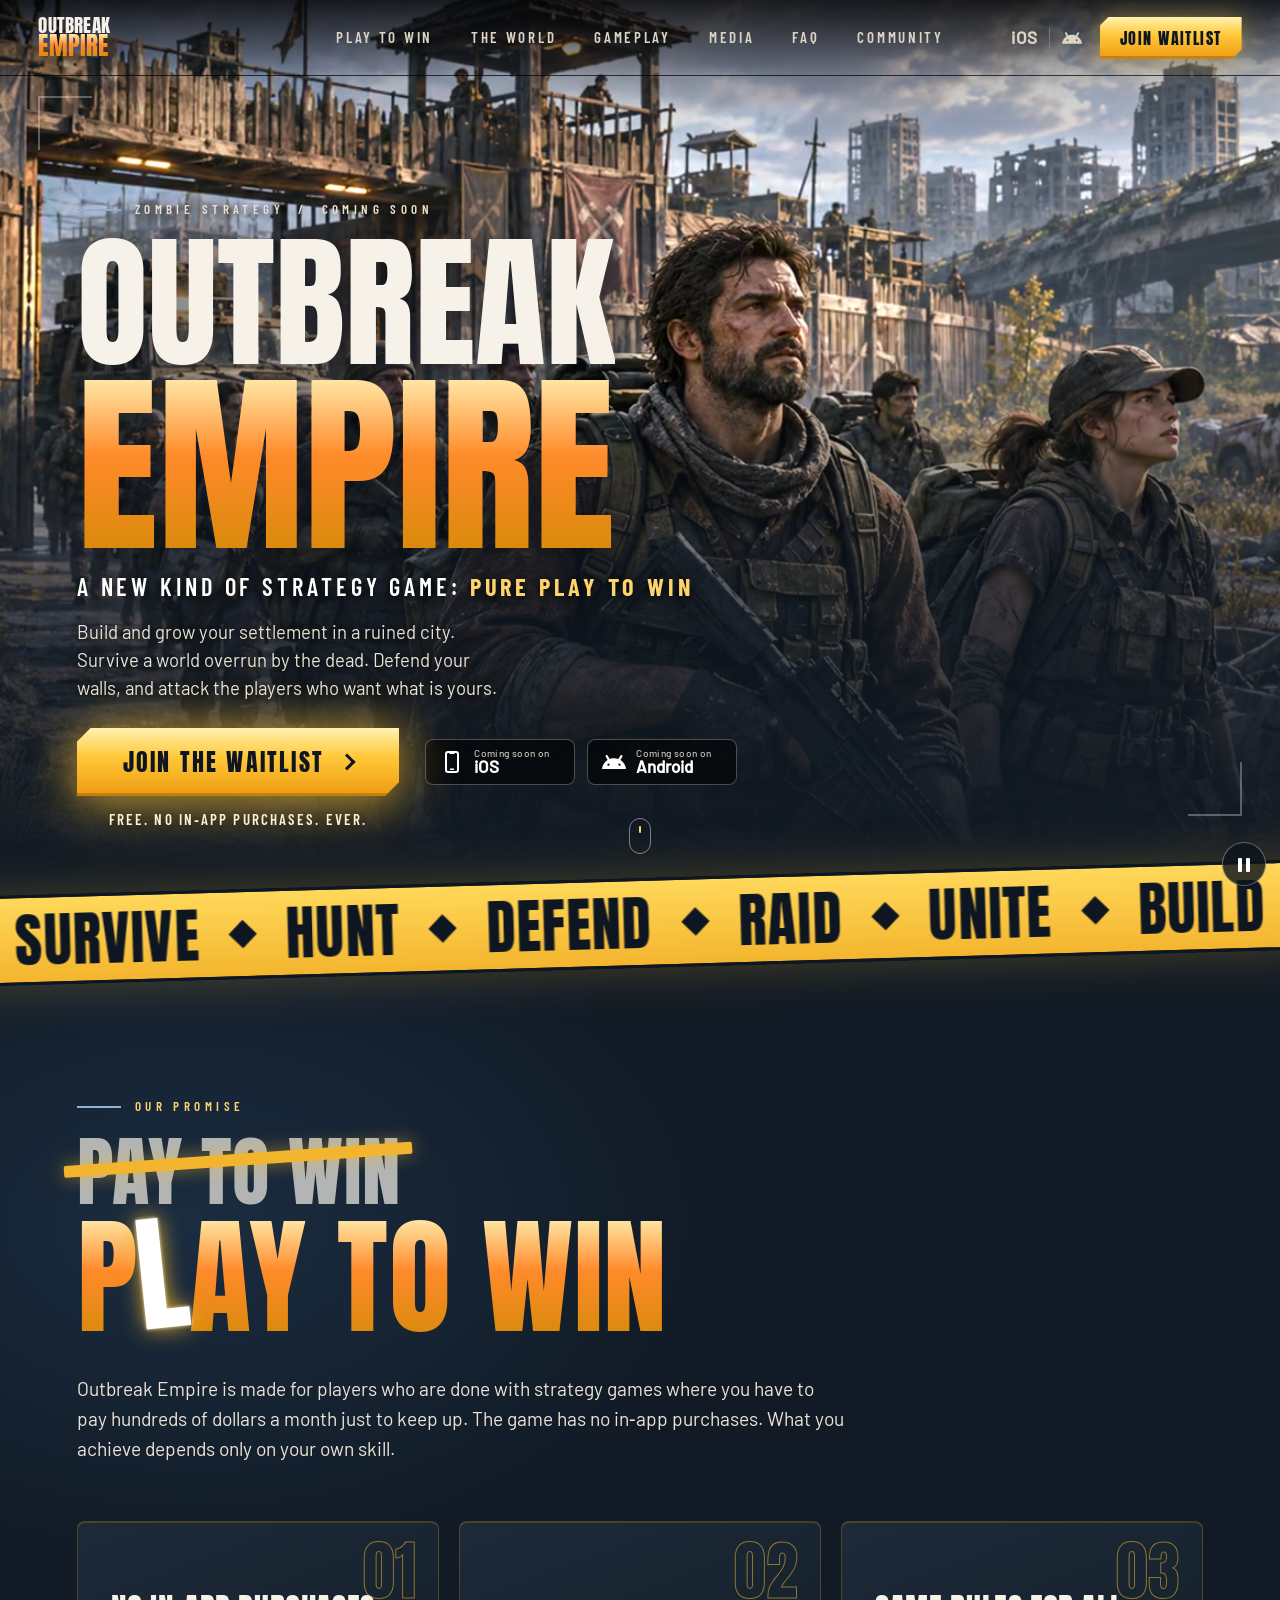
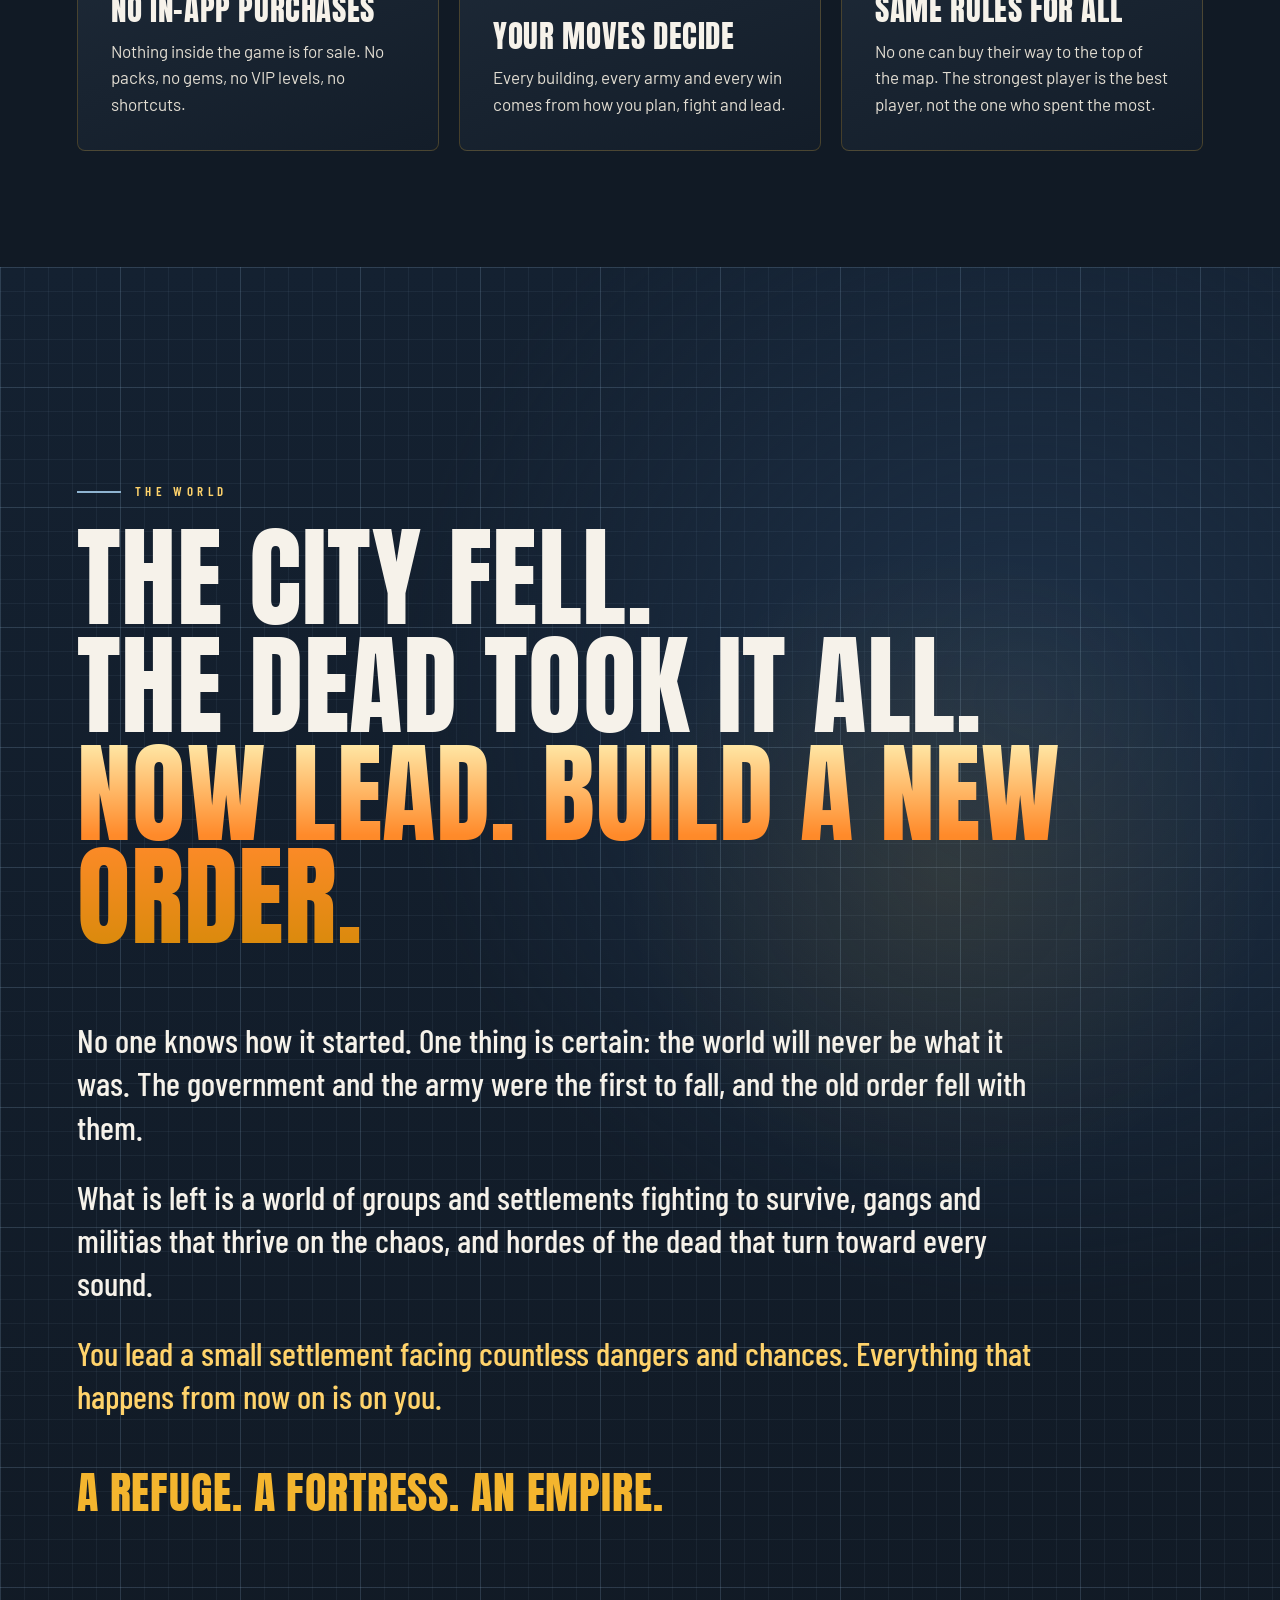
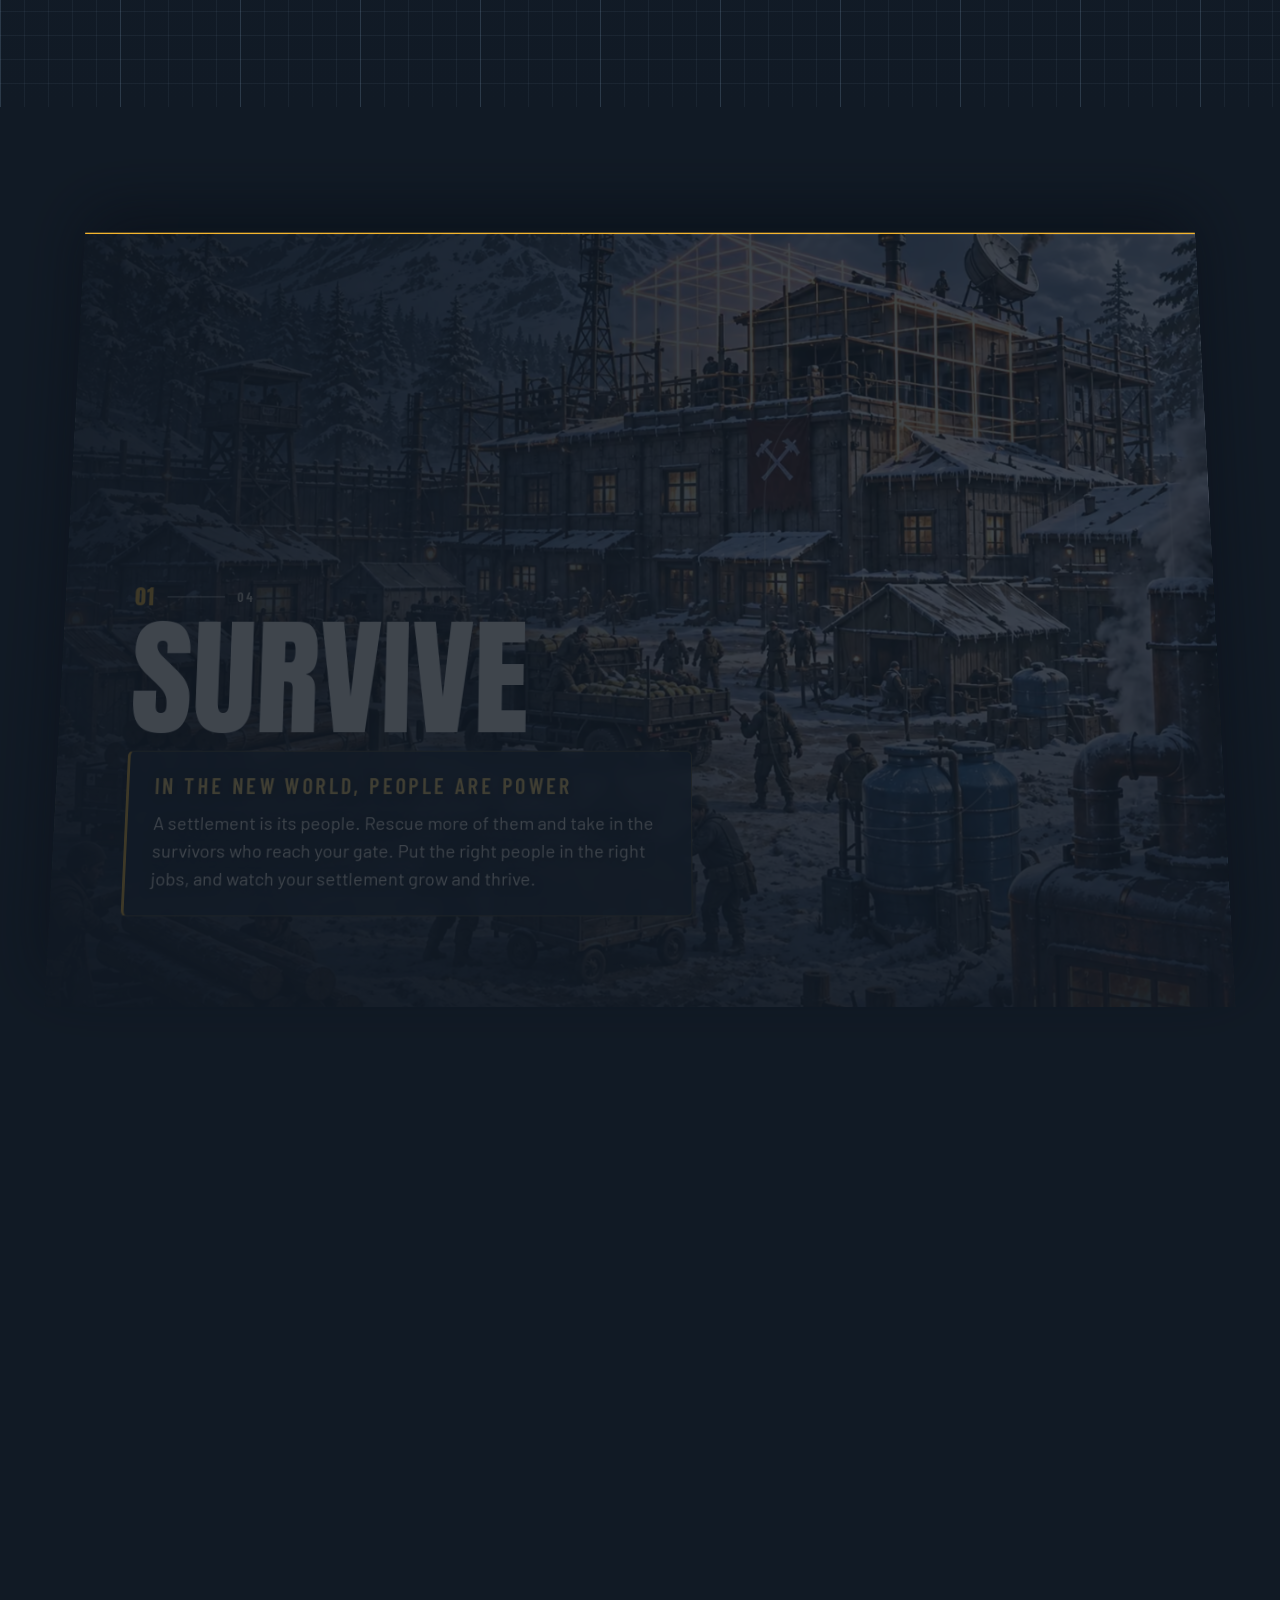
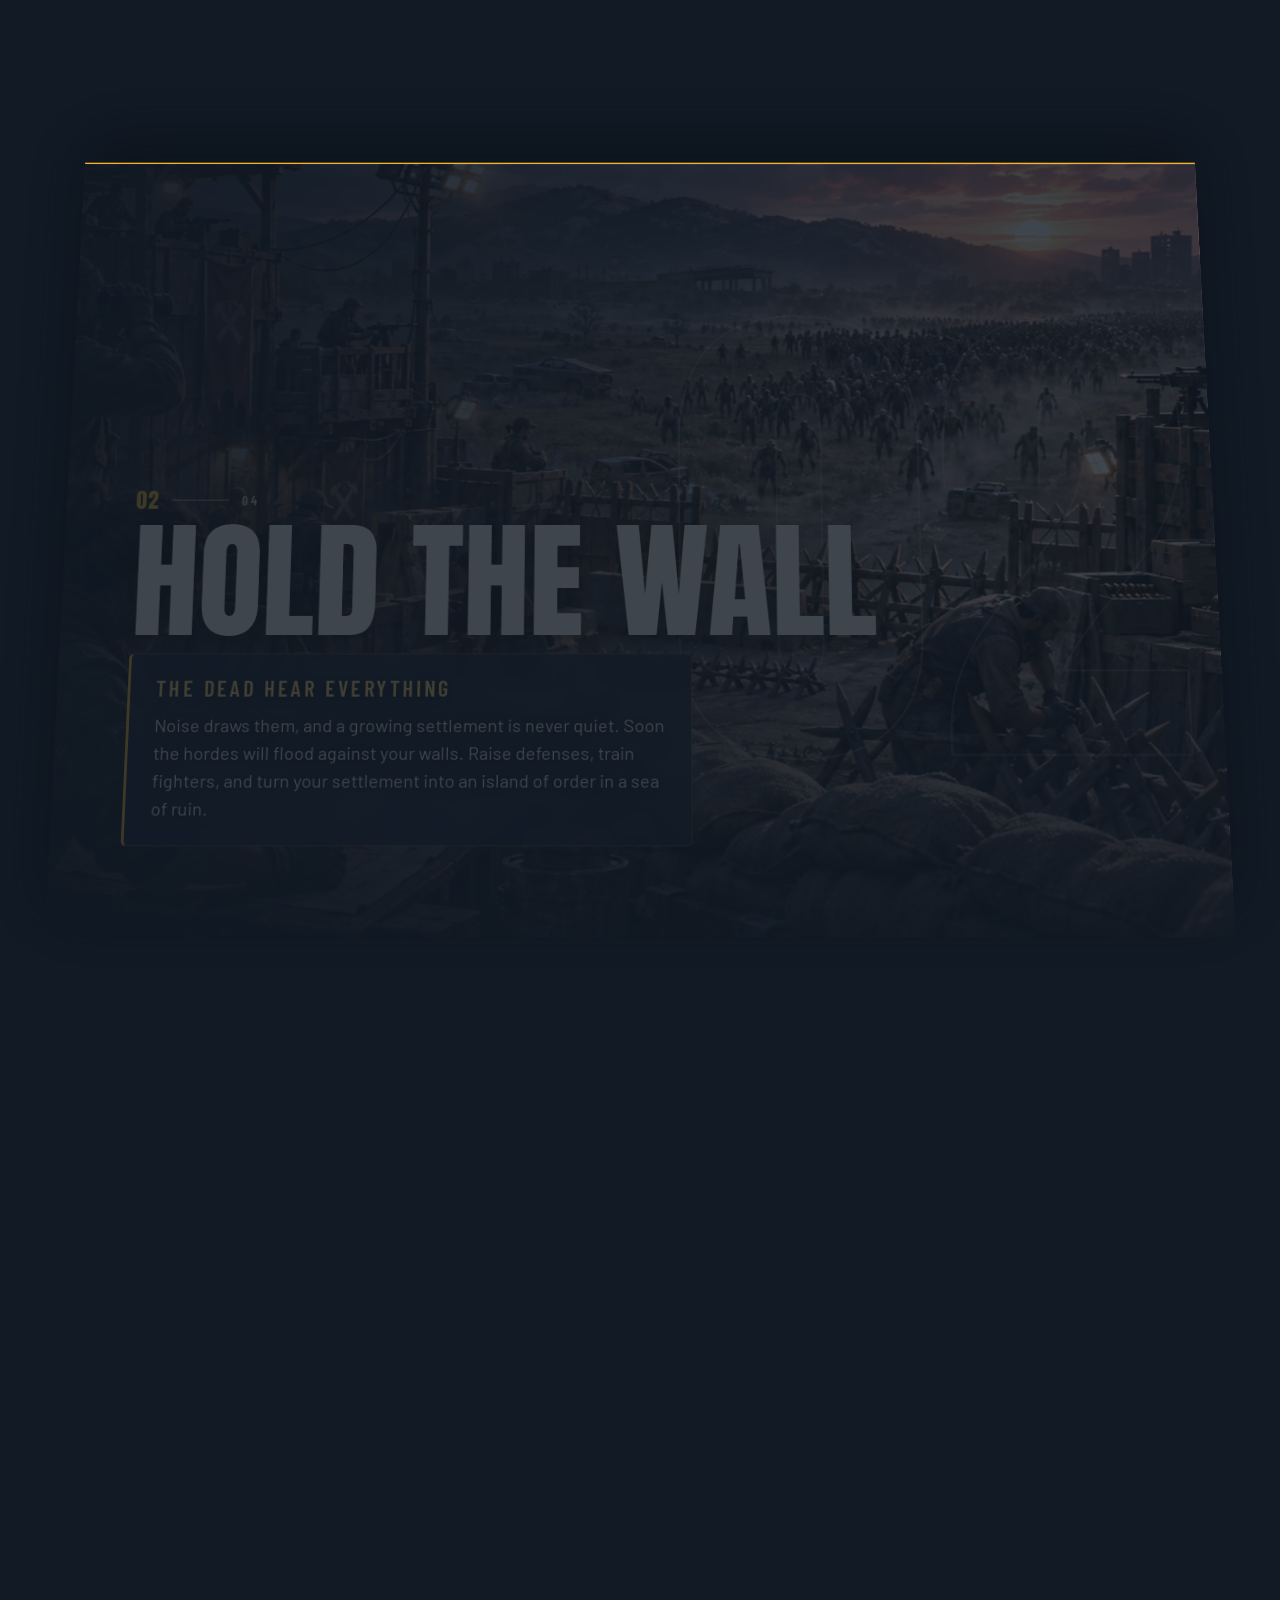
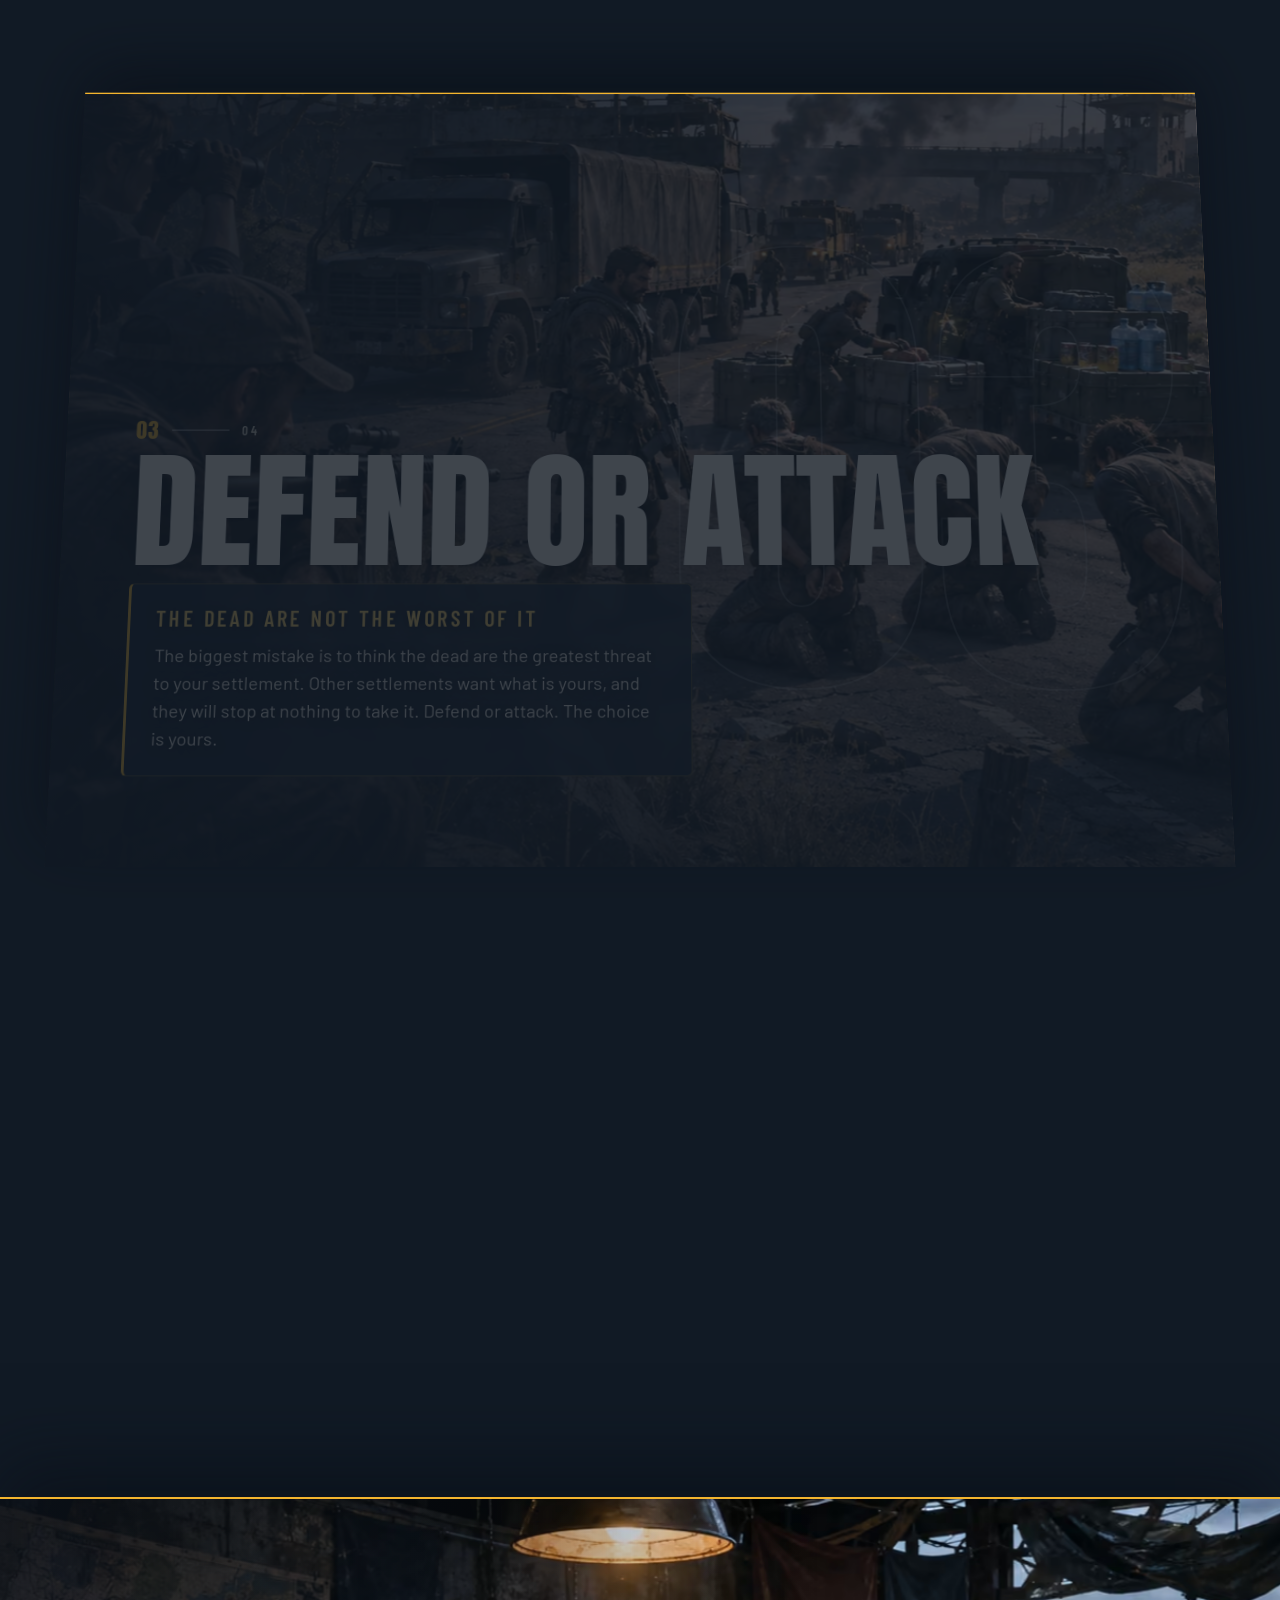
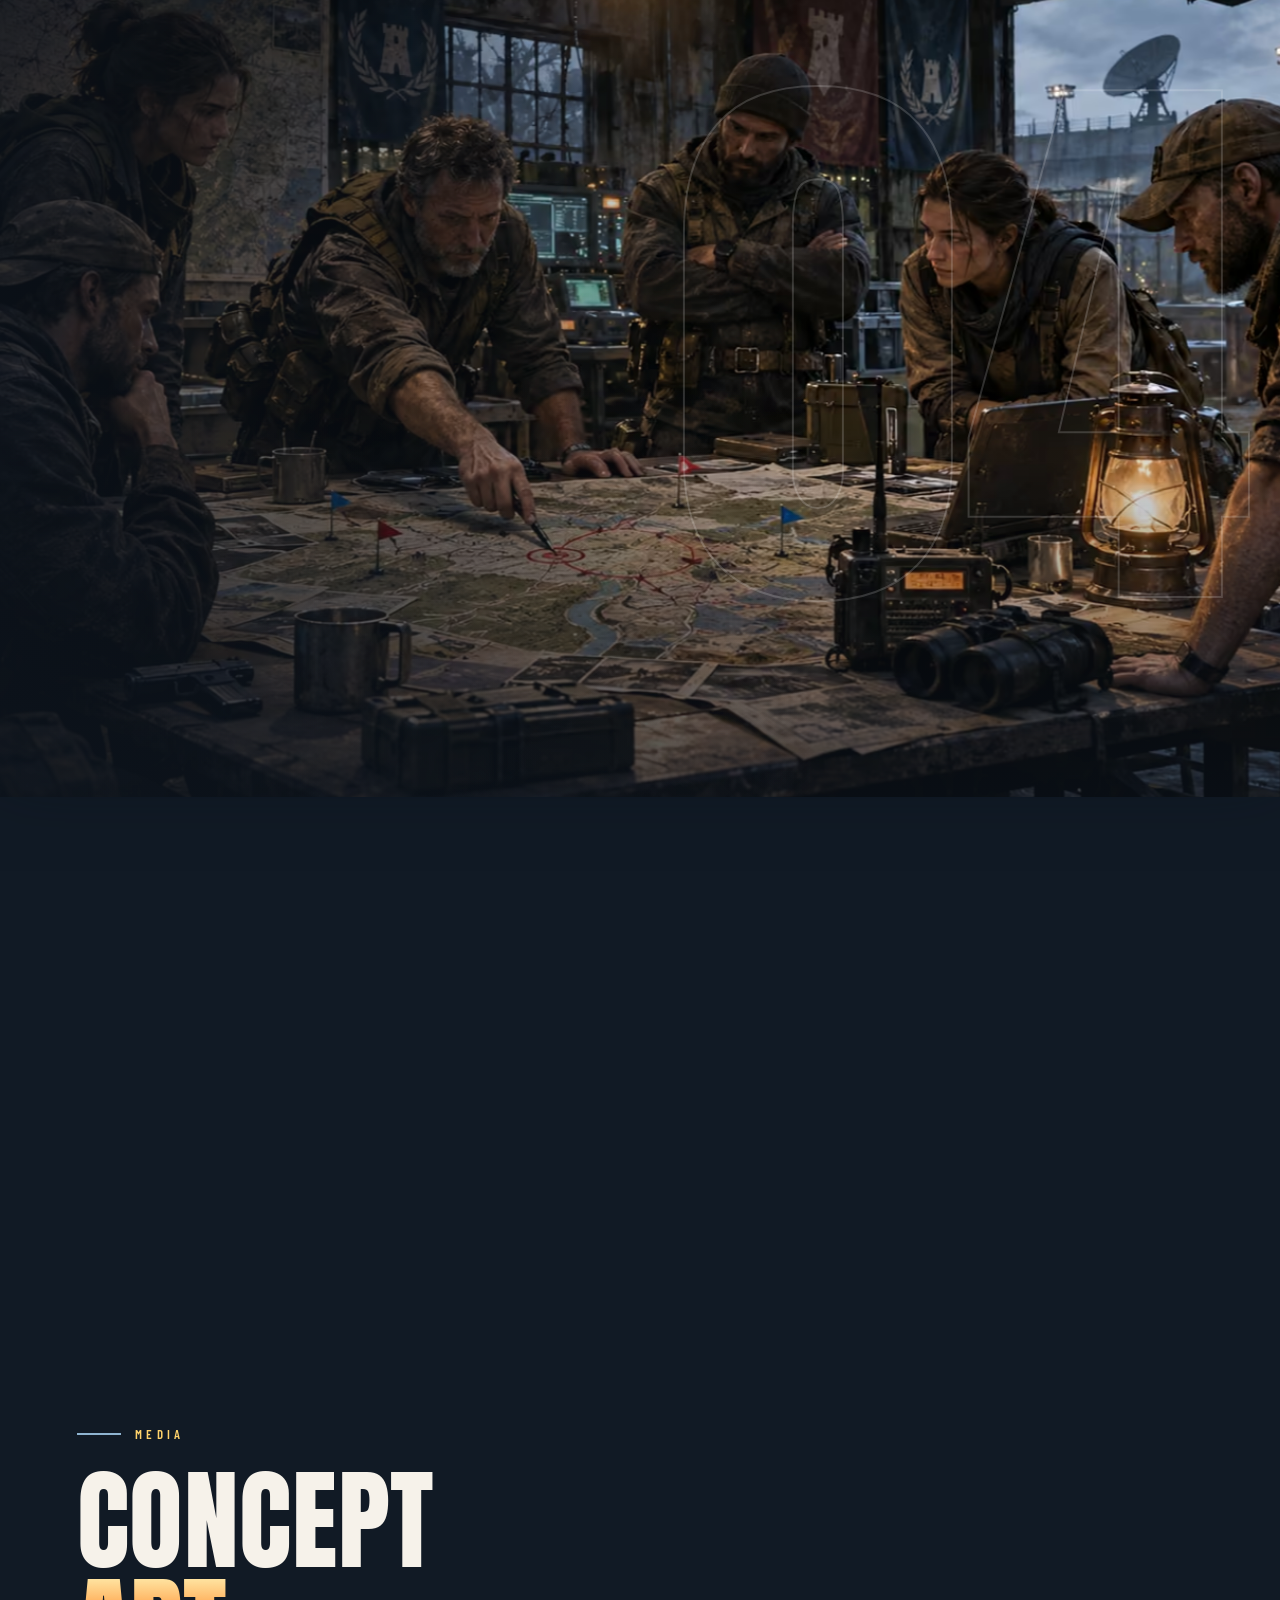
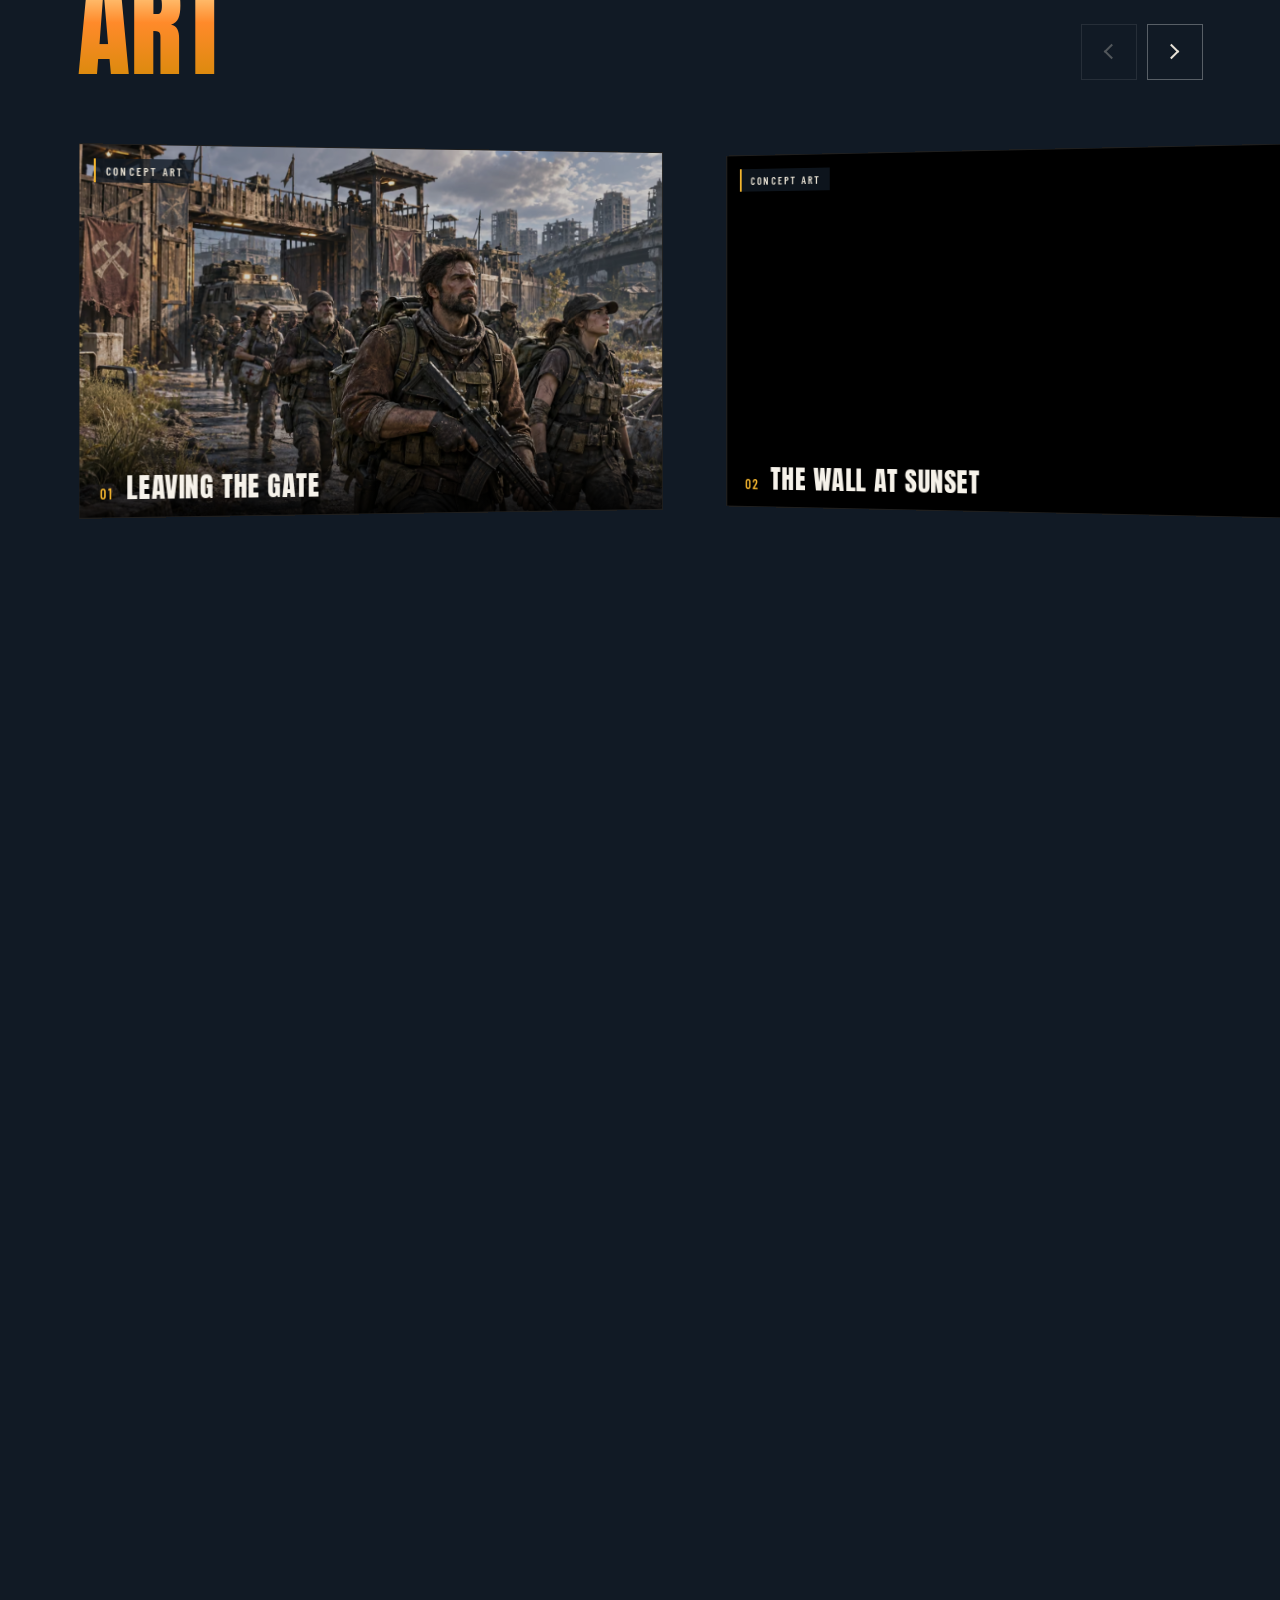
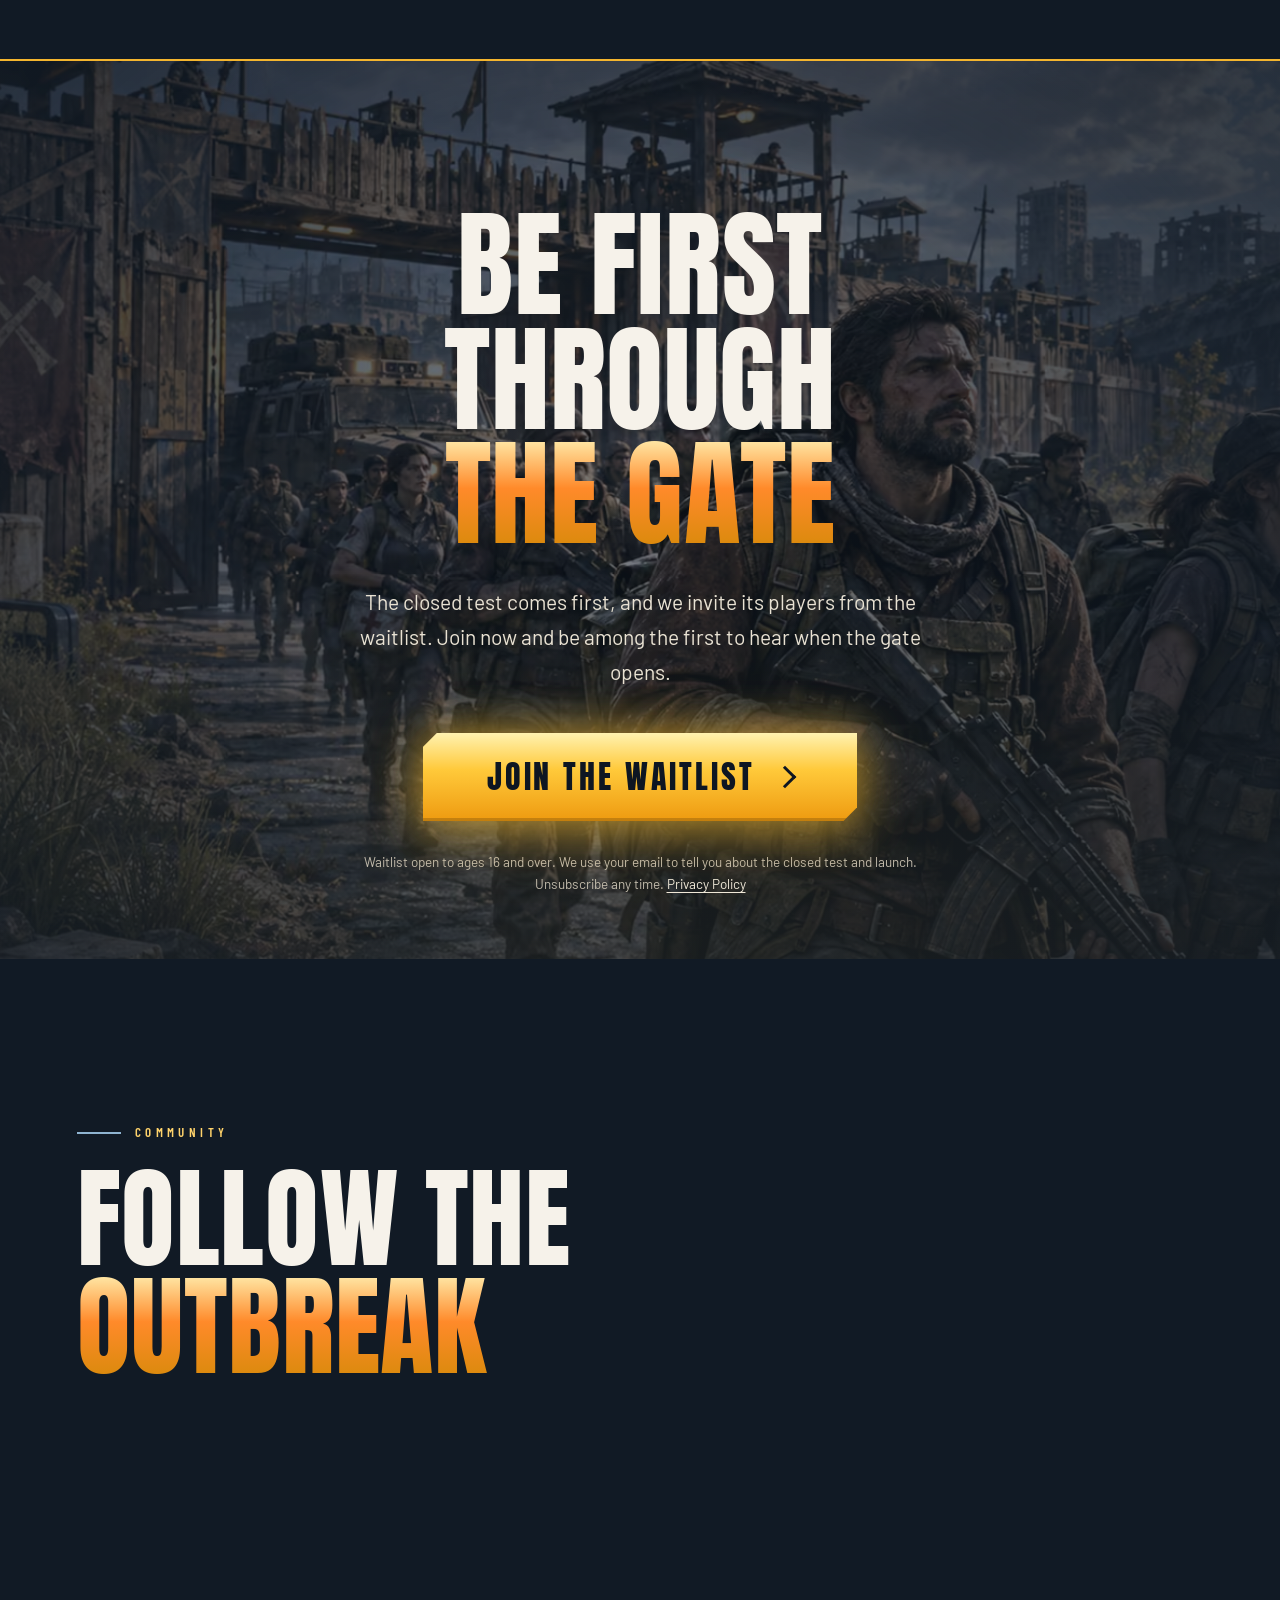
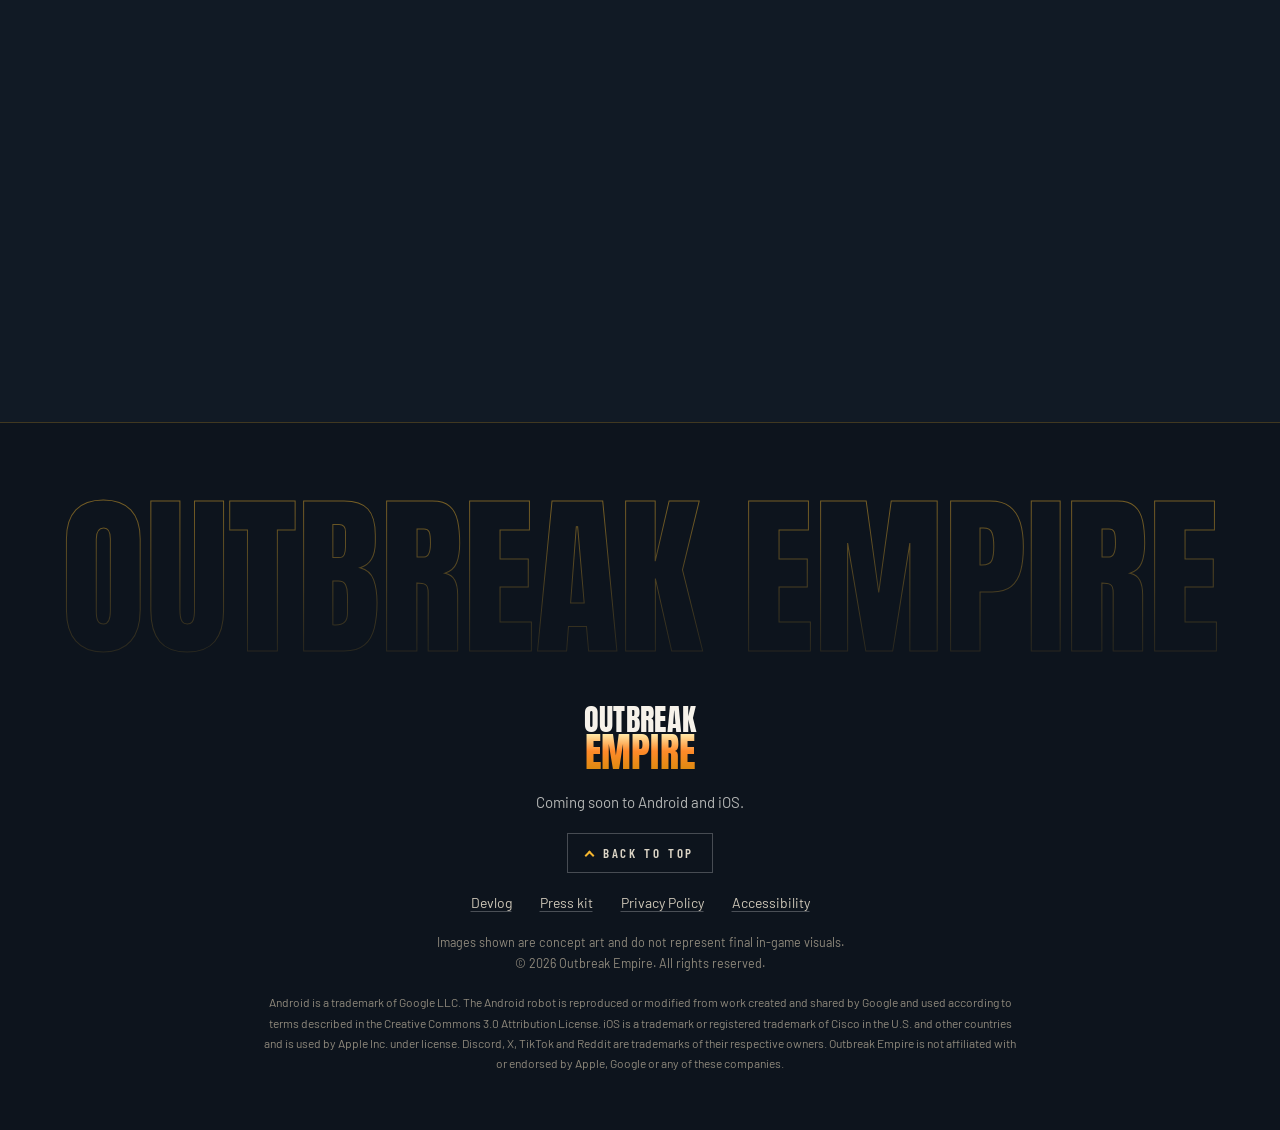
==== commit 45a84c64: "חשיפה לאתר: ערכת עיתונות, כפתורי שיתוף, שאלות נפוצות לגוגל, llms.txt ומפת אתר - דף ערכת עיתונות (pre" ====
--- a/index.html
+++ b/index.html
@@ -41,6 +41,86 @@
  "genre": ["Strategy", "Survival", "City builder"], "keywords": "zombie strategy game, survival city builder, post-apocalyptic mobile game, multiplayer strategy, play to win, no pay to win, no in-app purchases",
  "gamePlatform": ["Android", "iOS"], "operatingSystem": "Android, iOS", "applicationCategory": "Game", "playMode": "MultiPlayer", "inLanguage": "en",
  "sameAs": ["https://discord.gg/R8zea6GDbc", "https://x.com/OutbreakEmpGame", "https://www.tiktok.com/@playoutbreakempire", "https://www.reddit.com/user/OutbreakEmpire"]}
+</script>
+<script type="application/ld+json">
+{
+ "@context": "https://schema.org",
+ "@type": "FAQPage",
+ "mainEntity": [
+  {
+   "@type": "Question",
+   "name": "What kind of game is Outbreak Empire?",
+   "acceptedAnswer": {
+    "@type": "Answer",
+    "text": "A zombie strategy game for Android and iOS, built on pure play to win. You build and grow a settlement in a ruined city, take in survivors and put them to work, hold your walls against the hordes, and defend against or attack other players who want what is yours. It is a multiplayer strategy game: join a coalition and plan your wars together."
+   }
+  },
+  {
+   "@type": "Question",
+   "name": "When does Outbreak Empire come out?",
+   "acceptedAnswer": {
+    "@type": "Answer",
+    "text": "There is no launch date yet. A closed test comes first. Join the waitlist and we will email you as soon as there is news."
+   }
+  },
+  {
+   "@type": "Question",
+   "name": "Which devices will it run on?",
+   "acceptedAnswer": {
+    "@type": "Answer",
+    "text": "Outbreak Empire is a post-apocalyptic mobile game, being made for Android and iOS."
+   }
+  },
+  {
+   "@type": "Question",
+   "name": "Will it be free?",
+   "acceptedAnswer": {
+    "@type": "Answer",
+    "text": "Yes. Outbreak Empire will be free, with no in-app purchases at all."
+   }
+  },
+  {
+   "@type": "Question",
+   "name": "Is Outbreak Empire pay to win?",
+   "acceptedAnswer": {
+    "@type": "Answer",
+    "text": "No. It is play to win. Nothing in the game is for sale, so no one can buy power, speed or resources. The top of the map belongs to the players who play best."
+   }
+  },
+  {
+   "@type": "Question",
+   "name": "What is the closed test?",
+   "acceptedAnswer": {
+    "@type": "Answer",
+    "text": "An early version of the game, played by a limited group before launch so we can find problems and tune the balance. We will invite players from the waitlist. Joining the waitlist does not guarantee a place."
+   }
+  },
+  {
+   "@type": "Question",
+   "name": "Do I play alone?",
+   "acceptedAnswer": {
+    "@type": "Answer",
+    "text": "No. Every settlement shares the world with real players. Defend against them, attack them, or join a coalition and take on what no single settlement could."
+   }
+  },
+  {
+   "@type": "Question",
+   "name": "Are these pictures from the game?",
+   "acceptedAnswer": {
+    "@type": "Answer",
+    "text": "Not yet. They are concept art that shows the world and the mood we are building. The finished game will look different."
+   }
+  },
+  {
+   "@type": "Question",
+   "name": "How do I contact you?",
+   "acceptedAnswer": {
+    "@type": "Answer",
+    "text": "Send us a direct message on our Discord server: https://discord.gg/R8zea6GDbc"
+   }
+  }
+ ]
+}
 </script>
 </head>
 <body>
@@ -304,6 +384,19 @@
         <li><a class="soc__tiktok" href="https://www.tiktok.com/@playoutbreakempire" target="_blank" rel="noopener"><span class="ico ico--tiktok" aria-hidden="true"></span>TikTok<span class="sr-only"> (opens in a new tab)</span></a></li>
         <li><a class="soc__reddit" href="https://www.reddit.com/user/OutbreakEmpire" target="_blank" rel="noopener"><span class="ico ico--reddit" aria-hidden="true"></span>Reddit<span class="sr-only"> (opens in a new tab)</span></a></li>
       </ul>
+      <div class="share rv">
+        <h3 class="share__h">Know someone who would play? Tell them.</h3>
+        <ul class="share__list">
+        <li><button class="share__btn share__native" type="button" hidden><span class="ico ico--share" aria-hidden="true"></span>Share</button></li>
+        <li><a class="share__btn" href="https://wa.me/?text=Outbreak%20Empire%3A%20a%20zombie%20strategy%20game%20for%20Android%20and%20iOS%20with%20no%20in-app%20purchases.%20Pure%20play%20to%20win.%20Join%20the%20closed%20test%20waitlist%3A%20https%3A//outbreakempire.com/" target="_blank" rel="noopener">WhatsApp<span class="sr-only"> (opens in a new tab)</span></a></li>
+        <li><a class="share__btn" href="https://x.com/intent/post?text=Outbreak%20Empire%3A%20a%20zombie%20strategy%20game%20for%20Android%20and%20iOS%20with%20no%20in-app%20purchases.%20Pure%20play%20to%20win.%20Join%20the%20closed%20test%20waitlist%3A&amp;url=https%3A//outbreakempire.com/" target="_blank" rel="noopener">X<span class="sr-only"> (opens in a new tab)</span></a></li>
+        <li><a class="share__btn" href="https://www.reddit.com/submit?url=https%3A//outbreakempire.com/&amp;title=Outbreak%20Empire%3A%20a%20zombie%20strategy%20game%20with%20no%20in-app%20purchases" target="_blank" rel="noopener">Reddit<span class="sr-only"> (opens in a new tab)</span></a></li>
+        <li><a class="share__btn" href="https://www.facebook.com/sharer/sharer.php?u=https%3A//outbreakempire.com/" target="_blank" rel="noopener">Facebook<span class="sr-only"> (opens in a new tab)</span></a></li>
+        <li><a class="share__btn" href="https://t.me/share/url?url=https%3A//outbreakempire.com/&amp;text=Outbreak%20Empire%3A%20a%20zombie%20strategy%20game%20for%20Android%20and%20iOS%20with%20no%20in-app%20purchases.%20Pure%20play%20to%20win.%20Join%20the%20closed%20test%20waitlist%3A" target="_blank" rel="noopener">Telegram<span class="sr-only"> (opens in a new tab)</span></a></li>
+        <li><button class="share__btn share__copy" type="button" hidden><span class="ico ico--link" aria-hidden="true"></span>Copy link</button></li>
+        </ul>
+        <p class="share__ok" role="status"></p>
+      </div>
     </div>
   </section>
 
@@ -317,6 +410,7 @@
     <a class="foot__top" href="#top">Back to top</a>
     <nav class="foot__links" aria-label="More">
       <a href="devlog/">Devlog</a>
+      <a href="press/">Press kit</a>
       <a href="privacy.html">Privacy Policy</a>
       <a href="accessibility.html">Accessibility</a>
     </nav>
--- a/style.css
+++ b/style.css
@@ -34,13 +34,6 @@
   -webkit-font-smoothing: antialiased;
   overflow-x: hidden; overflow-x: clip;
 }
-/* Film grain over everything. It never takes a click. */
-body::after {
-  content: ""; position: fixed; inset: -80px; z-index: 80; pointer-events: none;
-  background: url("images/grain.png"); opacity: .16;
-  animation: grain .9s steps(5) infinite;
-}
-@keyframes grain { 0% { transform: translate(0, 0); } 25% { transform: translate(-34px, 22px); } 50% { transform: translate(26px, -40px); } 75% { transform: translate(-18px, -26px); } 100% { transform: translate(40px, 30px); } }
 img { display: block; max-width: 100%; }
 a { color: inherit; text-decoration: none; }
 button { font: inherit; color: inherit; background: none; border: 0; padding: 0; cursor: pointer; }
@@ -196,19 +189,9 @@
 .hero__bg { position: absolute; inset: -5%; z-index: -5; transform: translate3d(calc(var(--mx, 0) * -16px), calc(var(--my, 0) * -10px + var(--sy, 0) * 14vh), 0); will-change: transform; }
 .hero__bg img { width: 100%; height: 100%; object-fit: cover; object-position: 63% 30%; animation: heroIn 2.6s var(--ease) both; }
 @keyframes heroIn { from { transform: scale(1.22); filter: brightness(.2) saturate(.5) blur(10px); } }
-/* The same picture drawn with depth (gl.js). It fades in over the flat one once it is ready. */
-.hero__depth { position: absolute; inset: 0; width: 100%; height: 100%; opacity: 0; transition: opacity .9s; animation: heroIn 2.6s var(--ease) both; }
-.is-3d .hero__depth { opacity: 1; }
-.hero__fog { position: absolute; inset: 0; z-index: -4; pointer-events: none; overflow: hidden; }
-.hero__fog i { position: absolute; inset: 22% -60% -12%; opacity: .9;
-  background: radial-gradient(34% 42% at 28% 62%, rgba(214,196,176,.2), rgba(214,196,176,0) 70%), radial-gradient(30% 40% at 72% 48%, rgba(244,184,48,.13), rgba(244,184,48,0) 70%), radial-gradient(26% 30% at 50% 82%, rgba(200,190,180,.16), rgba(200,190,180,0) 70%);
-  animation: fog 46s linear infinite alternate; }
-.hero__fog i + i { inset: 40% -70% -20%; opacity: .7; animation-duration: 64s; animation-direction: alternate-reverse; }
-@keyframes fog { from { transform: translate3d(-16%, 0, 0); } to { transform: translate3d(16%, -4%, 0); } }
 .hero__shade { position: absolute; inset: 0; z-index: -3; pointer-events: none;
   background:
     linear-gradient(180deg, rgba(0,0,0,.55) 0%, rgba(0,0,0,0) 20%, rgba(0,0,0,0) 34%, rgba(17,26,37,.72) 62%, var(--bg) 96%); }
-.embers { position: absolute; inset: 0; width: 100%; height: 100%; z-index: -2; pointer-events: none; }
 .hero__in {
   position: relative; width: 100%; display: flex; flex-direction: column; align-items: center; text-align: center;
   padding: 0 5vw calc(72px + env(safe-area-inset-bottom, 0px));
@@ -217,8 +200,7 @@
 .hero__kicker { color: #f3e6d0; text-shadow: 0 1px 10px #000; animation: up 1s var(--ease) .15s both; }
 .mega { margin: 16px 0 0; font: 400 var(--mfs)/.9 var(--disp); text-transform: uppercase; color: var(--ink); filter: drop-shadow(0 8px 34px rgba(0,0,0,.6));
   transform: perspective(900px) rotateY(calc(var(--mx, 0) * 5deg)) rotateX(calc(var(--my, 0) * -4deg)); }
-.mega__a, .mega__b { display: block; overflow: hidden; white-space: nowrap; padding-top: .03em;
-  -webkit-mask: url("images/wear.png") 0 0 / 384px; mask: url("images/wear.png") 0 0 / 384px; }
+.mega__a, .mega__b { display: block; overflow: hidden; white-space: nowrap; padding-top: .03em; }
 .mega__b { font-size: 1.344em; margin-top: .01em; }
 .mega span[style] { display: inline-block; animation: letter 1.25s var(--ease) calc(var(--i) * 55ms + .3s) both; }
 .mega__b span[style] { animation-delay: calc(var(--i) * 60ms + .62s); background: var(--fire); -webkit-background-clip: text; background-clip: text; color: transparent; }
@@ -491,8 +473,6 @@
 .motion { position: fixed; z-index: 55; right: 14px; bottom: calc(14px + env(safe-area-inset-bottom, 0px)); width: 44px; height: 44px; border-radius: 50%; background: rgba(13,20,29,.82); border: 1px solid rgba(255,255,255,.34); transition: border-color .3s; }
 .motion:hover { border-color: var(--orange); }
 /* A faint warm light under the pointer. main.js adds it only where there is a mouse. */
-.torch { position: fixed; left: 0; top: 0; z-index: 40; width: 720px; height: 720px; margin: -360px 0 0 -360px; border-radius: 50%; pointer-events: none; background: radial-gradient(closest-side, rgba(244,184,48,.085), rgba(244,184,48,0)); opacity: 0; transition: opacity .6s; will-change: transform; }
-.torch.on { opacity: 1; }
 .motion__t { position: absolute; width: 1px; height: 1px; margin: -1px; overflow: hidden; clip: rect(0 0 0 0); white-space: nowrap; }
 .motion__ico::before, .motion__ico::after { content: ""; position: absolute; top: 15px; width: 4px; height: 14px; background: #fff; border-radius: 1px; }
 .motion__ico::before { left: 15px; } .motion__ico::after { right: 15px; }
@@ -547,9 +527,8 @@
 
 /* ---------- motion off: the switch on the page, or the device setting ---------- */
 .still *, .still *::before, .still *::after { animation: none !important; transition: none !important; }
-.still body::after { display: none; }
 .still .feat, .still .mega, .still .card, .still .shot { transform: none; } .still .feat__shade { opacity: 0; }
-.still .hero__depth, .still .fx, .still .torch { display: none; }
+.still .fx { display: none; }
 @media (prefers-reduced-motion: reduce) {
   html:not(.js) *, html:not(.js) *::before, html:not(.js) *::after { animation: none !important; transition: none !important; }
 }
@@ -562,15 +541,12 @@
 @media print {
   .ptw__old::after { transform: rotate(-4deg) !important; } .ptw__new b { opacity: 1 !important; transform: rotate(-6deg) !important; }
   .js .rv, .js .rv .ln > span, .js .feat__num, .js .feat__plate, .js .feat__title, .card, .shot, .mega { opacity: 1 !important; transform: none !important; clip-path: none !important; }
-  .nav, .bar, .embers, .hero__depth, .fx, .torch, .hero__down, .hero__fog, .frame, .tick, .motion, .lb, .skip, .dock, .feat__ghost, .reel__nav, .foot__mega, .foot__top { display: none !important; }
-  body::after { display: none; }
+  .nav, .bar, .fx, .hero__down, .frame, .tick, .motion, .lb, .skip, .dock, .feat__ghost, .reel__nav, .foot__mega, .foot__top { display: none !important; }
   .feat { position: relative; height: auto; min-height: 60vh; transform: none; }
 }
 
 /* ---------- strategy look (the owner, 17.11: the site felt like a horror game; ours is a strategy game) ----------
    Like the game's own screens: slate-blue command panels, gold accents, a tactical map, clear daylight. No grain, no scratches, no fog, no flashlight. */
-body::after { display: none; }
-.mega__a, .mega__b { -webkit-mask: none; mask: none; }
 .mega { filter: drop-shadow(0 6px 24px rgba(8,14,22,.7)); }
 @keyframes heroIn { from { transform: scale(1.08); opacity: 0; } }
 .hero__bg img { filter: saturate(1.08) brightness(1.06); }
@@ -593,3 +569,29 @@
 .feat { box-shadow: 0 -30px 70px rgba(8,14,22,.6); }
 .ptw { background: radial-gradient(60% 55% at 15% 30%, rgba(60,110,160,.22), rgba(60,110,160,0) 70%), var(--bg); }
 .card { border-radius: 8px; border-color: rgba(244,184,48,.22); }
+
+/* ---------- share: tell a friend (plain links; the site learns nothing about what is shared) ---------- */
+.ico--share { --s: url("assets/icons/share.svg"); }
+.ico--link { --s: url("assets/icons/link.svg"); }
+.share { margin-top: clamp(40px, 5vw, 64px); }
+.share__h { margin: 0 0 18px; font: 600 clamp(20px, 2vw, 26px)/1.25 var(--cond); letter-spacing: .02em; color: var(--ink); }
+.share__list { list-style: none; margin: 0; padding: 0; display: flex; flex-wrap: wrap; gap: 10px; }
+.share__btn { display: inline-flex; align-items: center; gap: 9px; min-height: 46px; padding: 0 18px; border: 1px solid rgba(244,184,48,.45); border-radius: 8px; background: rgba(24,36,50,.8);
+  color: var(--ink); font: 600 16px/1 var(--cond); letter-spacing: .06em; text-transform: uppercase; cursor: pointer; transition: background .25s, color .25s, border-color .25s; }
+.share__btn .ico { width: 18px; height: 18px; color: var(--orange); transition: color .25s; }
+.share__btn:hover, .share__btn:focus-visible { background: var(--orange); border-color: var(--orange); color: #0e1622; }
+.share__btn:hover .ico, .share__btn:focus-visible .ico { color: #0e1622; }
+.share__ok { min-height: 1.4em; margin: 12px 0 0; color: var(--hi); font-size: 15px; }
+
+/* ---------- press kit ---------- */
+.kit__facts { display: grid; grid-template-columns: max-content 1fr; gap: 10px 22px; margin: 14px 0 0; }
+.kit__facts dt { font: 700 15px/1.7 var(--cond); text-transform: uppercase; letter-spacing: .06em; color: var(--hi); }
+.kit__facts dd { margin: 0; color: #d6d0c3; font-size: 16px; line-height: 1.7; }
+@media (max-width: 520px) { .kit__facts { grid-template-columns: 1fr; gap: 0; } .kit__facts dd + dt { margin-top: 10px; } }
+.doc ul.kit__shots li { margin: 0; }
+.doc ul.kit__shots { list-style: none; padding: 0; display: grid; grid-template-columns: repeat(auto-fill, minmax(220px, 1fr)); gap: 16px; margin-top: 16px; }
+.doc .kit__shot { display: block; text-decoration: none; color: var(--ink); border: 1px solid rgba(244,184,48,.35); border-radius: 10px; overflow: hidden; background: var(--bg2); transition: border-color .25s; }
+.doc .kit__shot:hover, .doc .kit__shot:focus-visible { border-color: var(--orange); }
+.kit__shot img { width: 100%; aspect-ratio: 16 / 9; object-fit: cover; }
+.kit__shot span { display: block; padding: 10px 12px; font-size: 14px; line-height: 1.4; }
+.kit__shot small { color: var(--muted); }
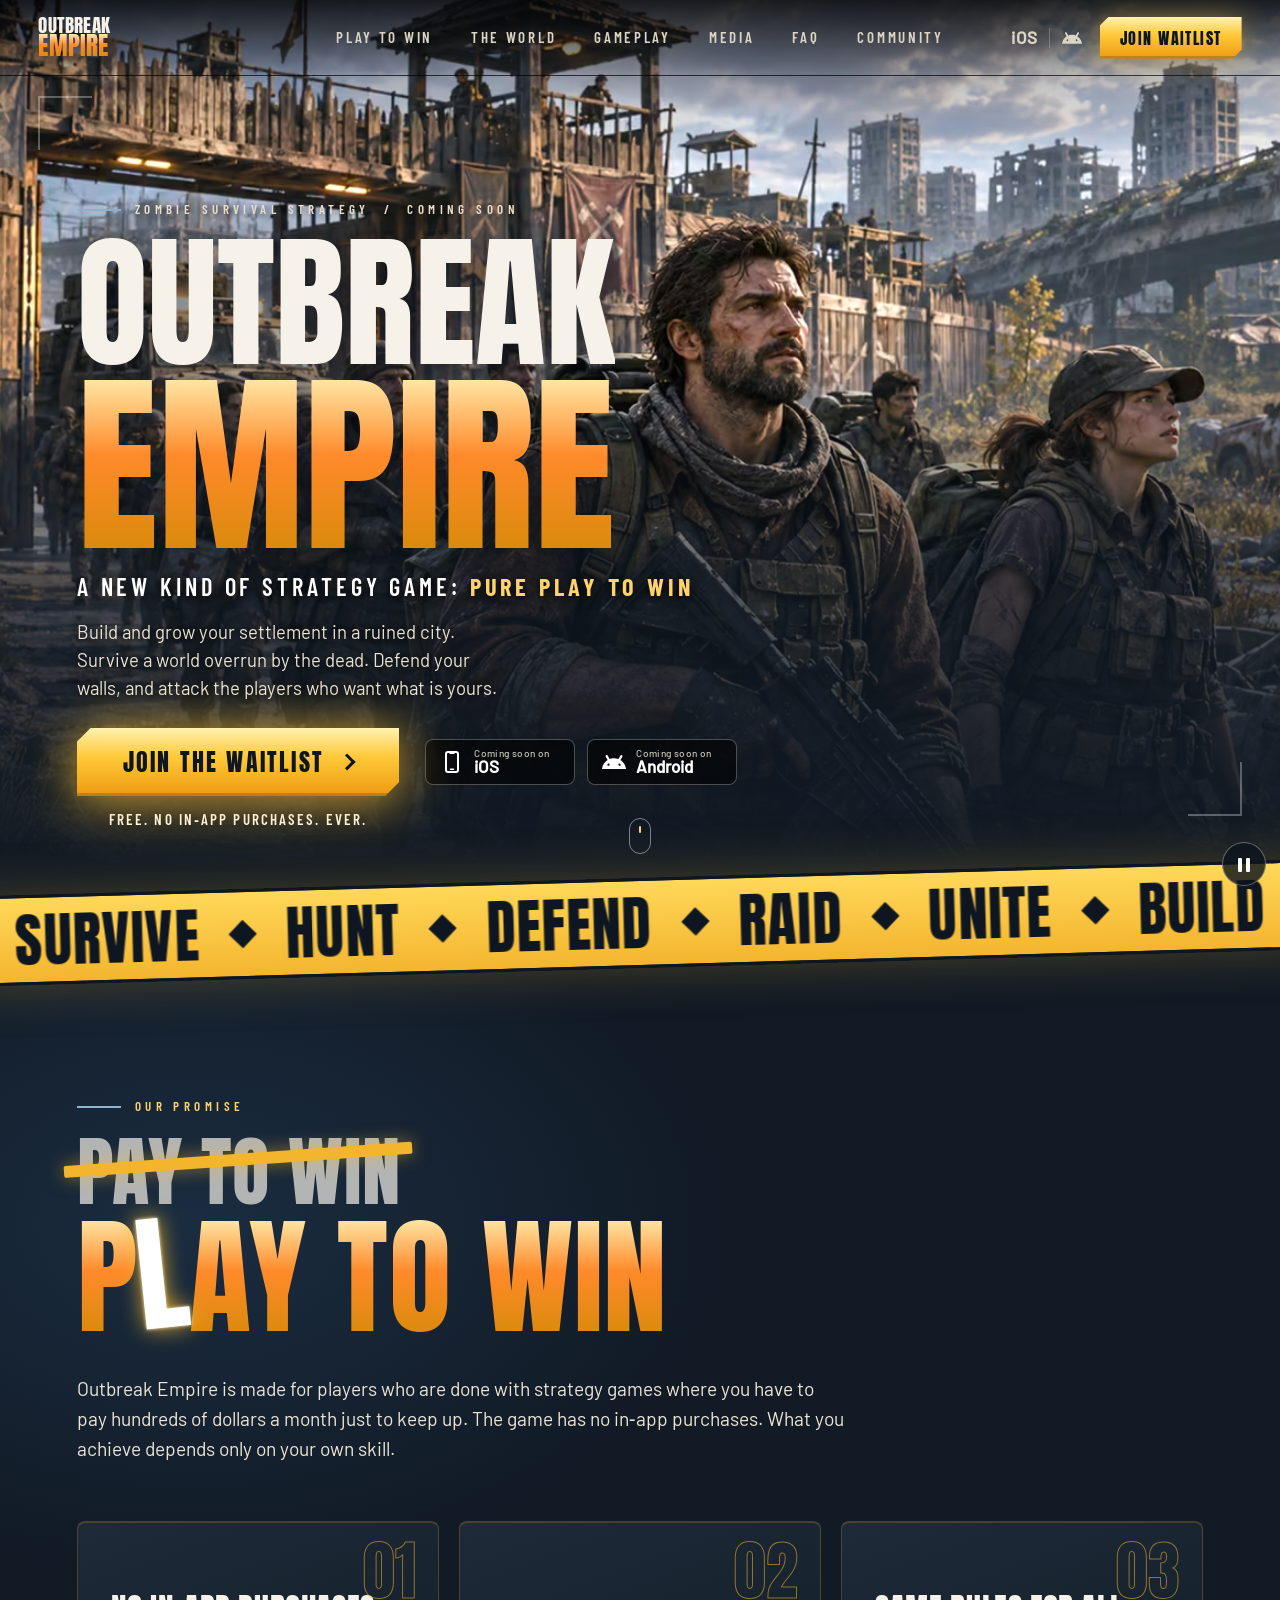
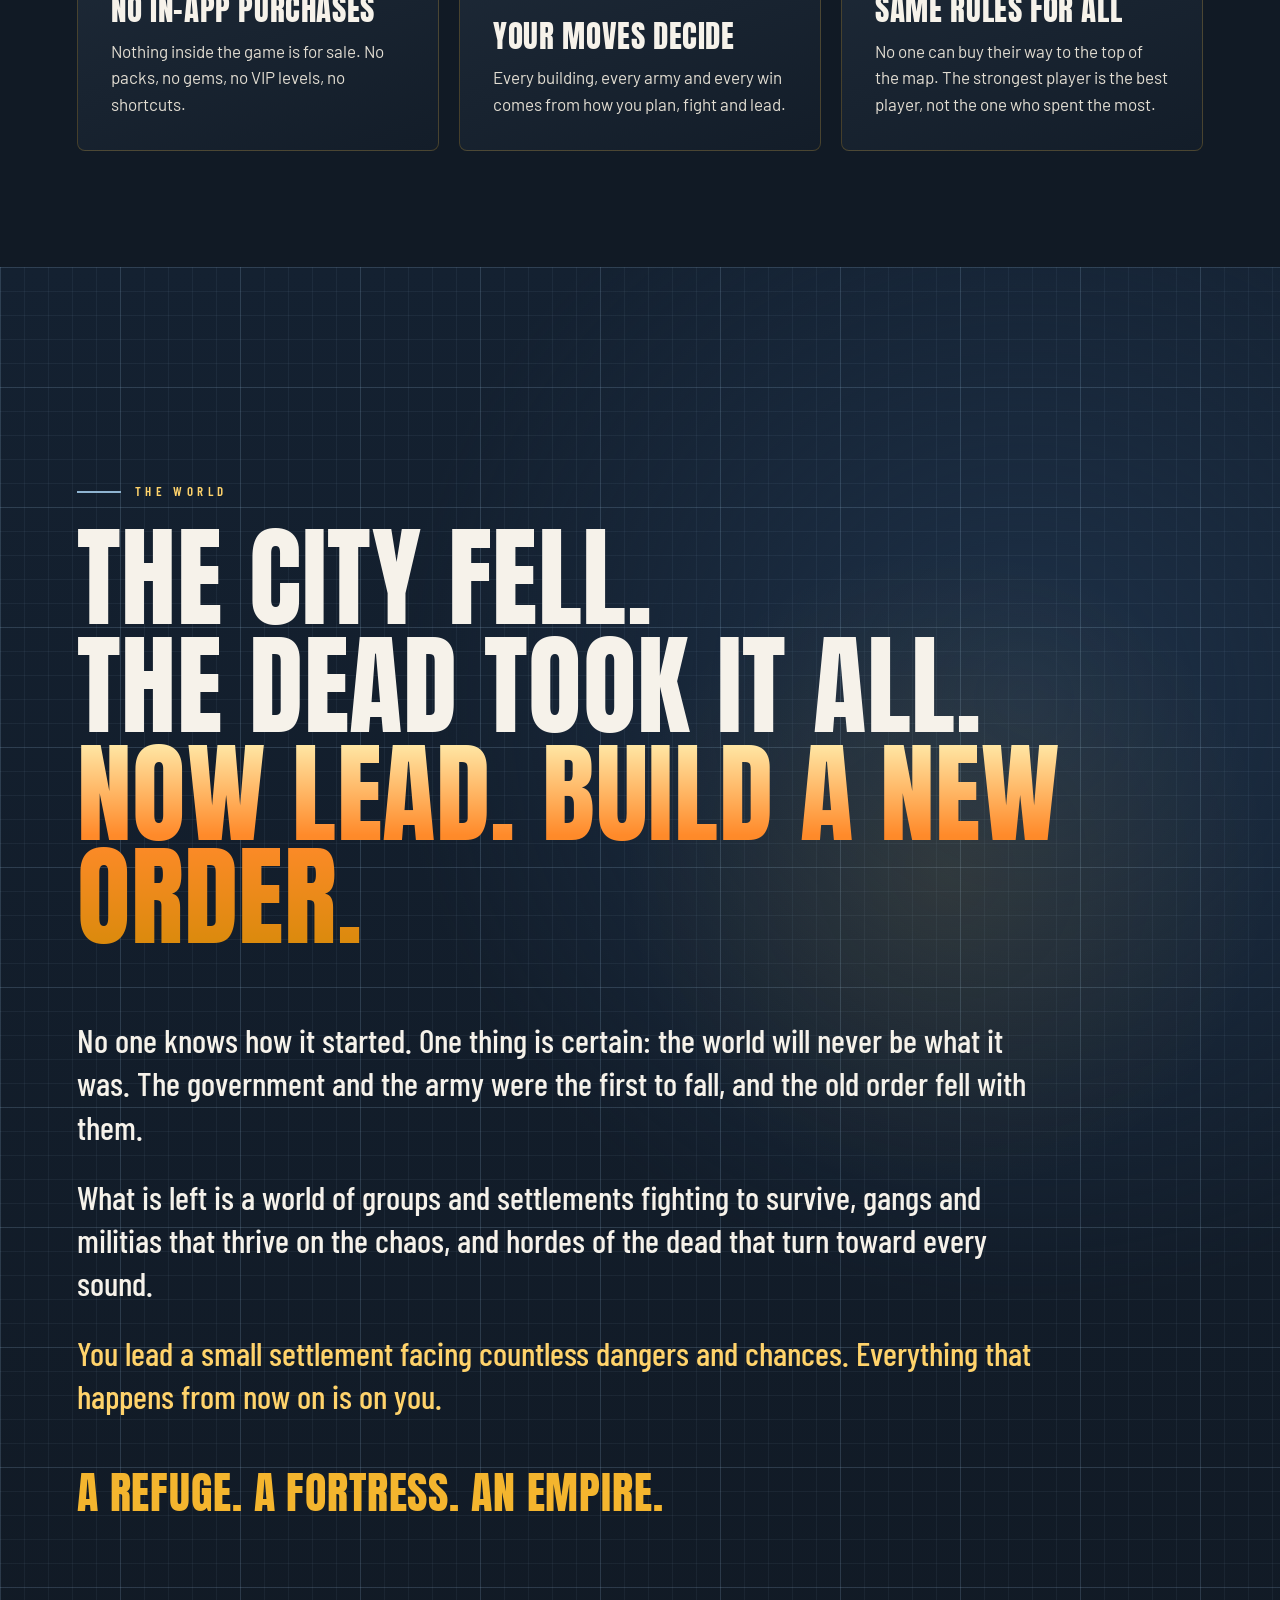
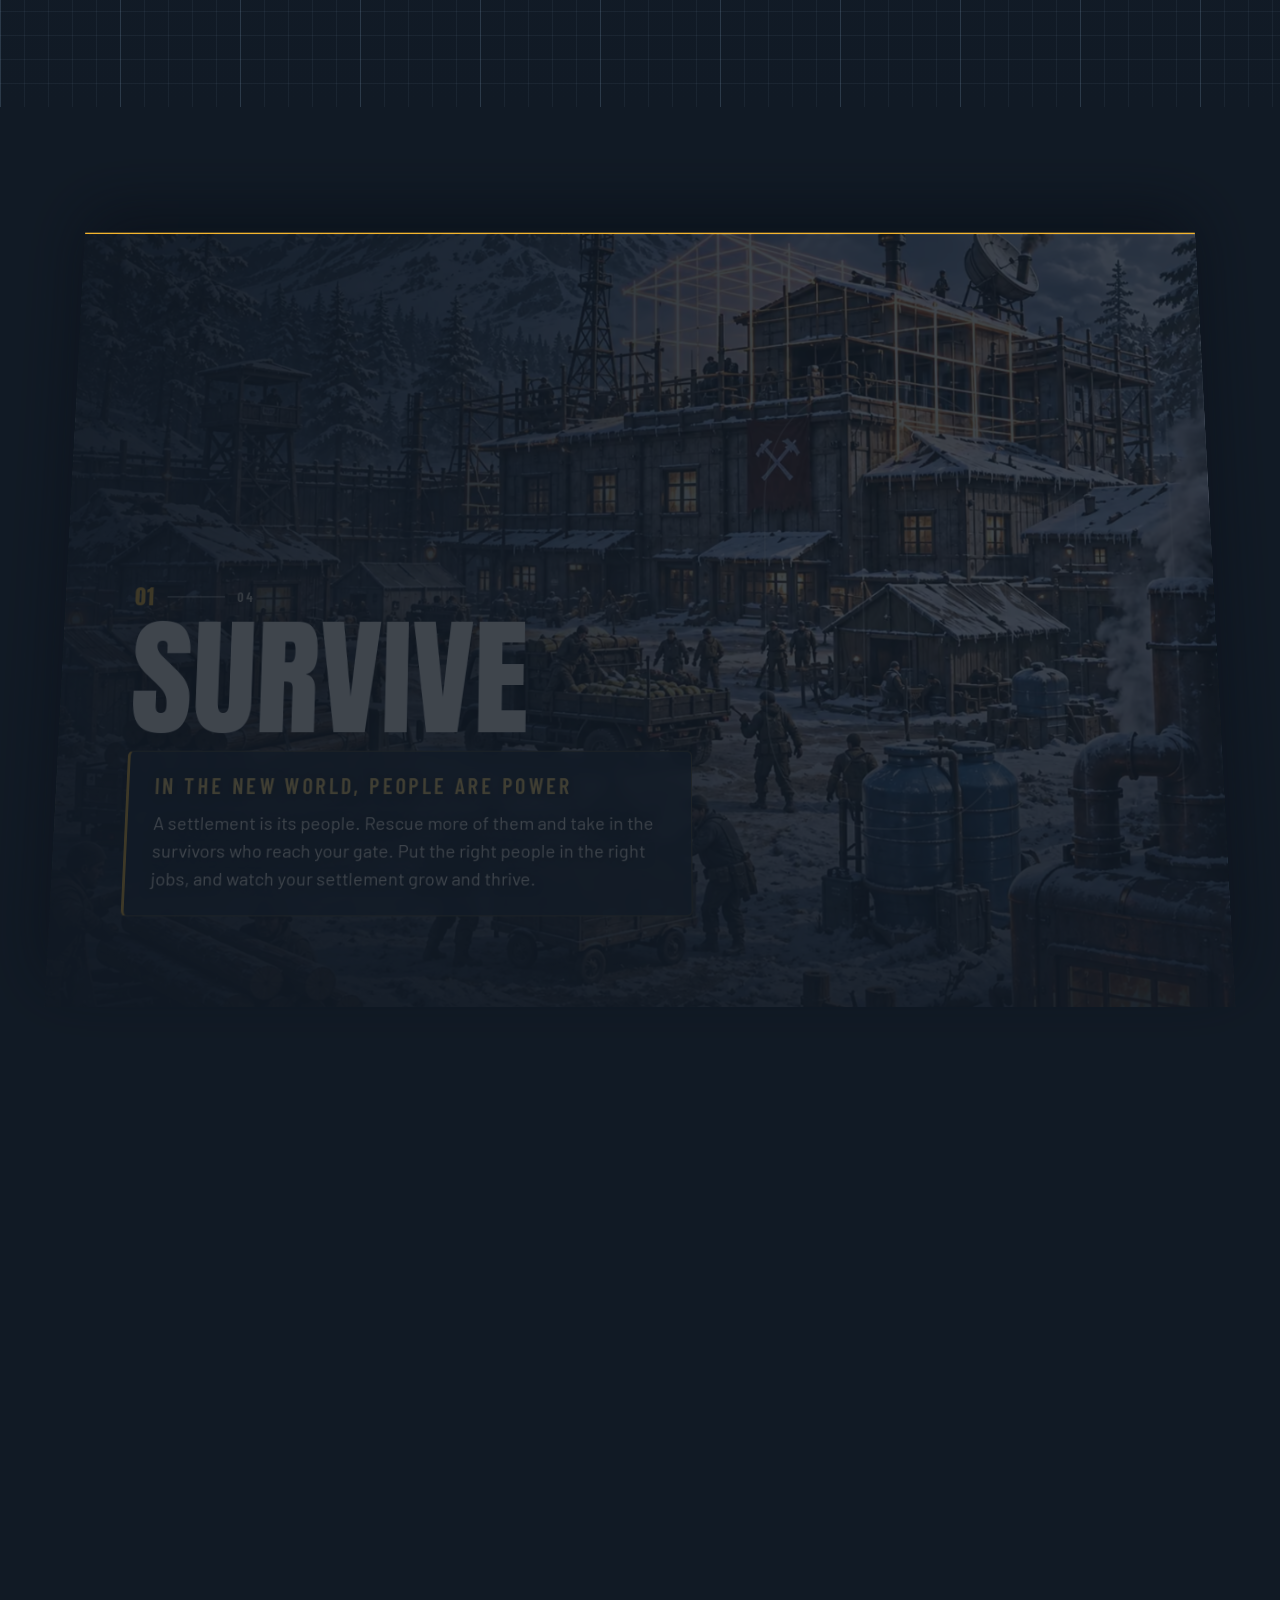
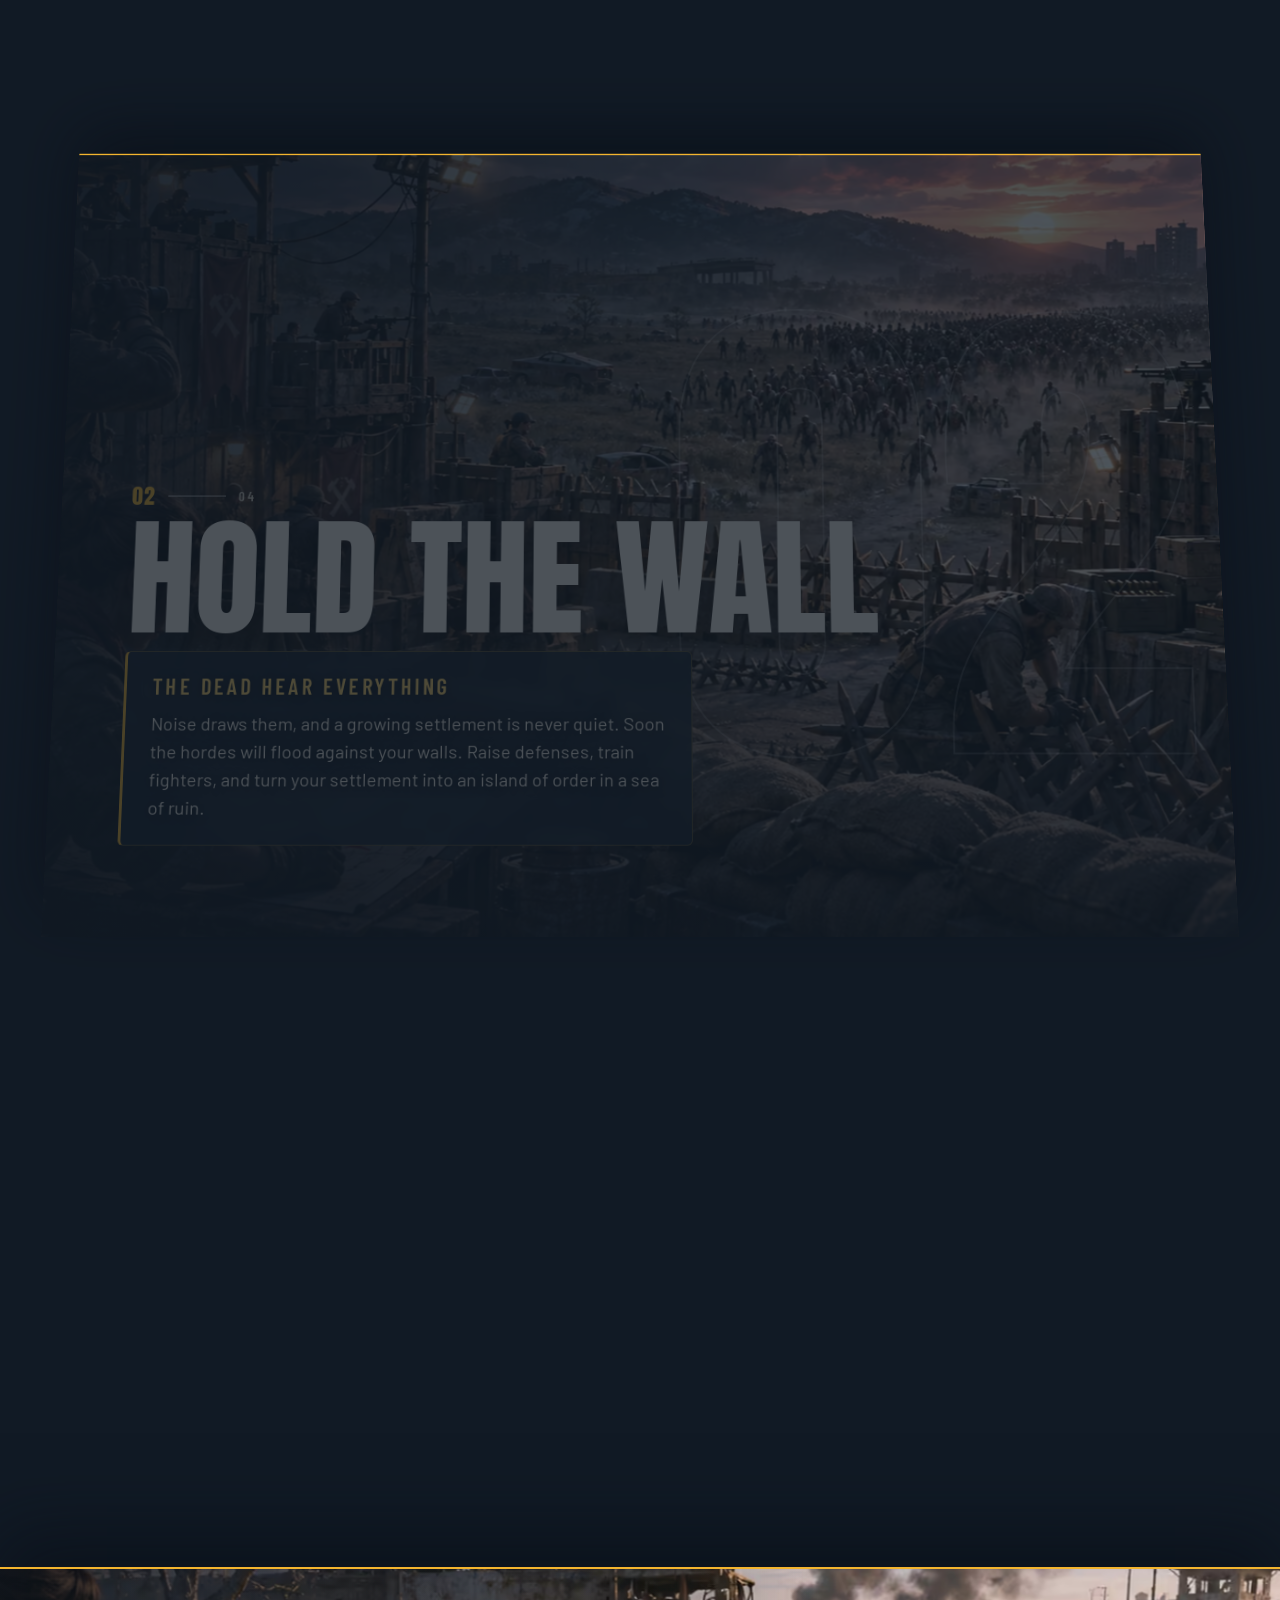
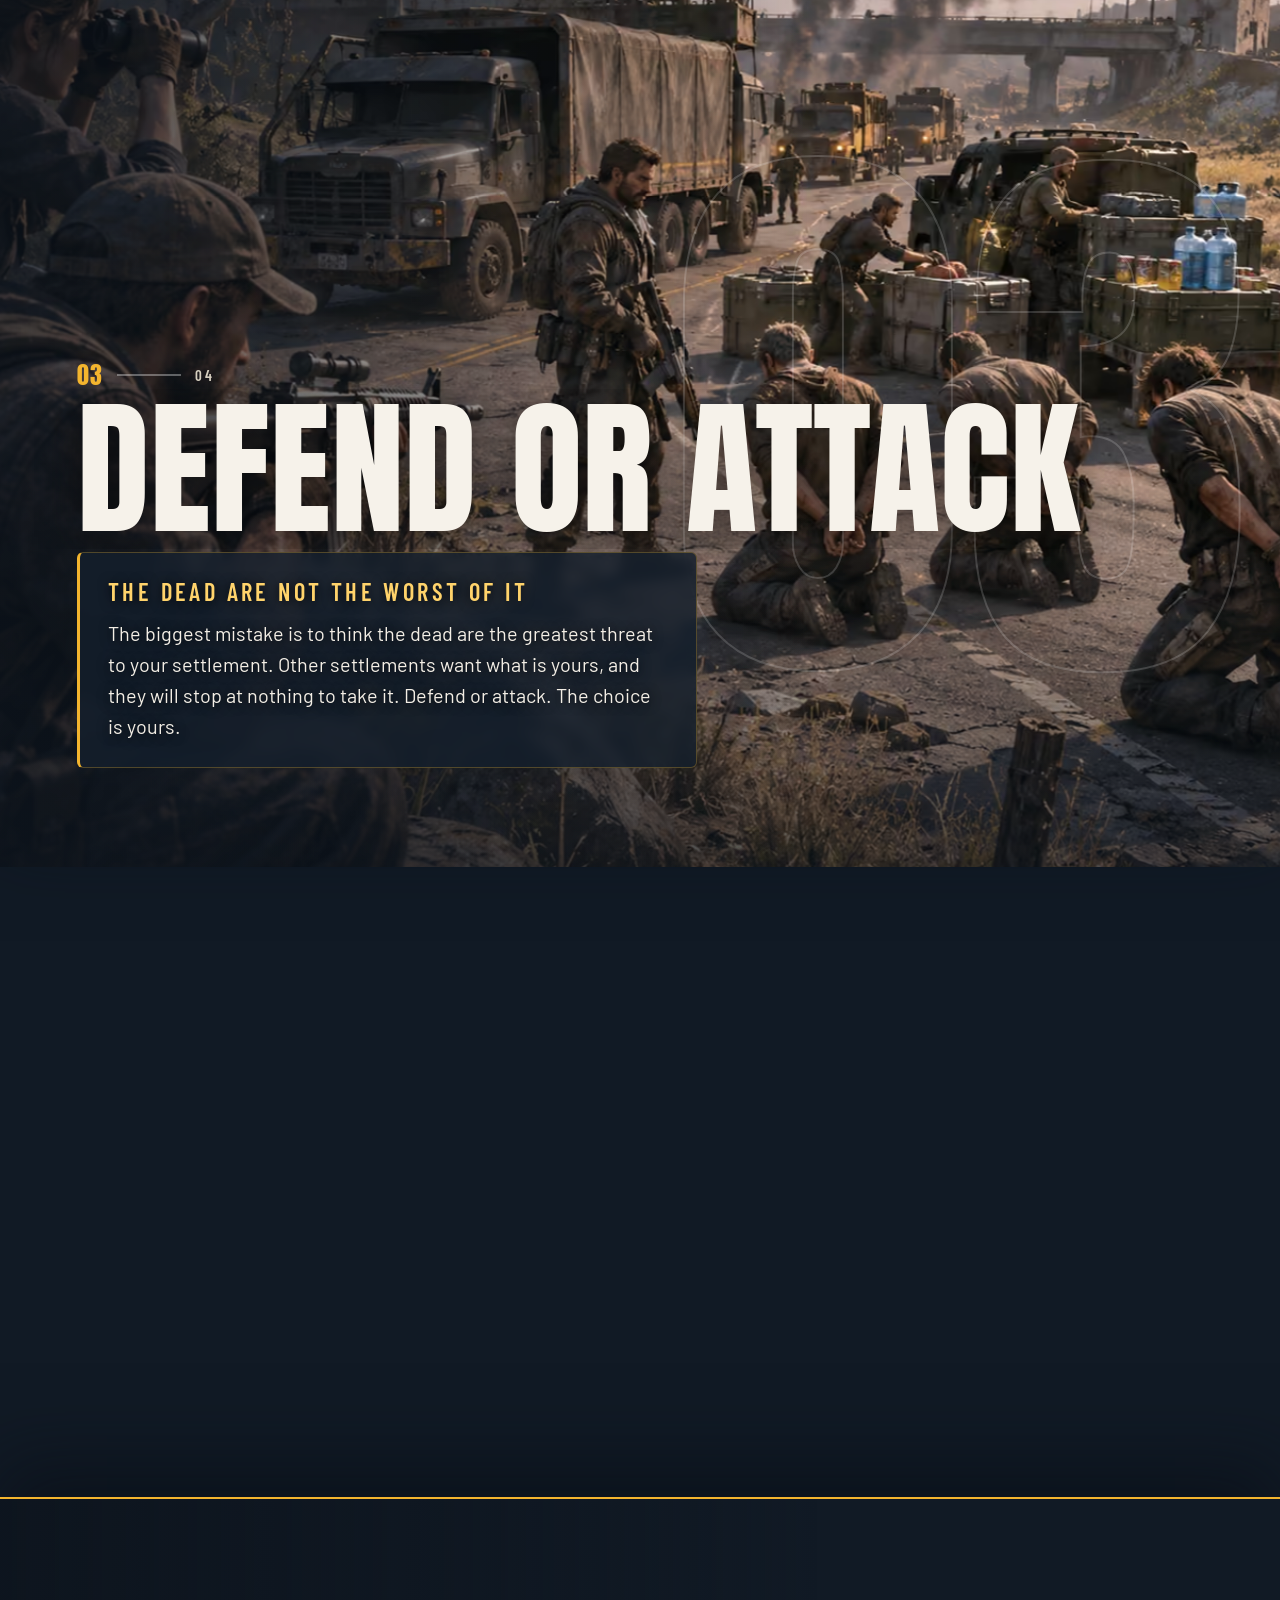
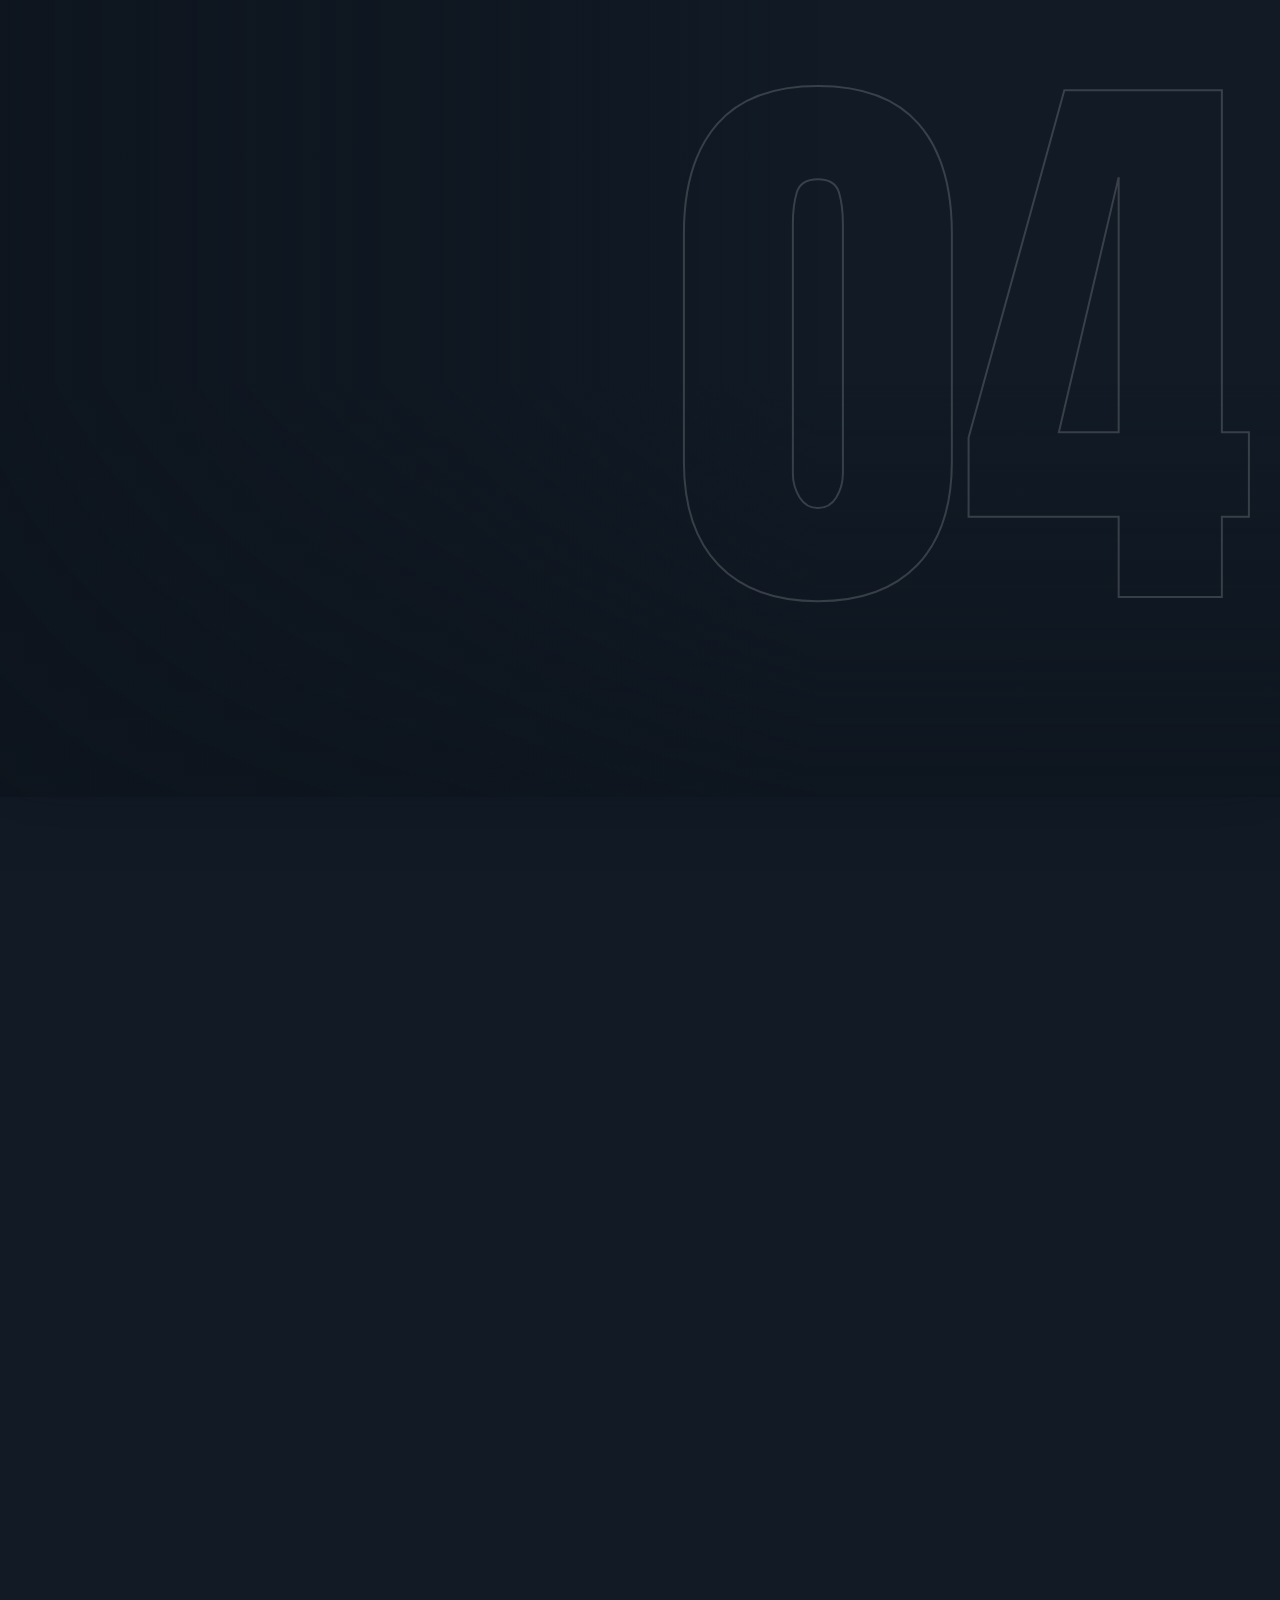
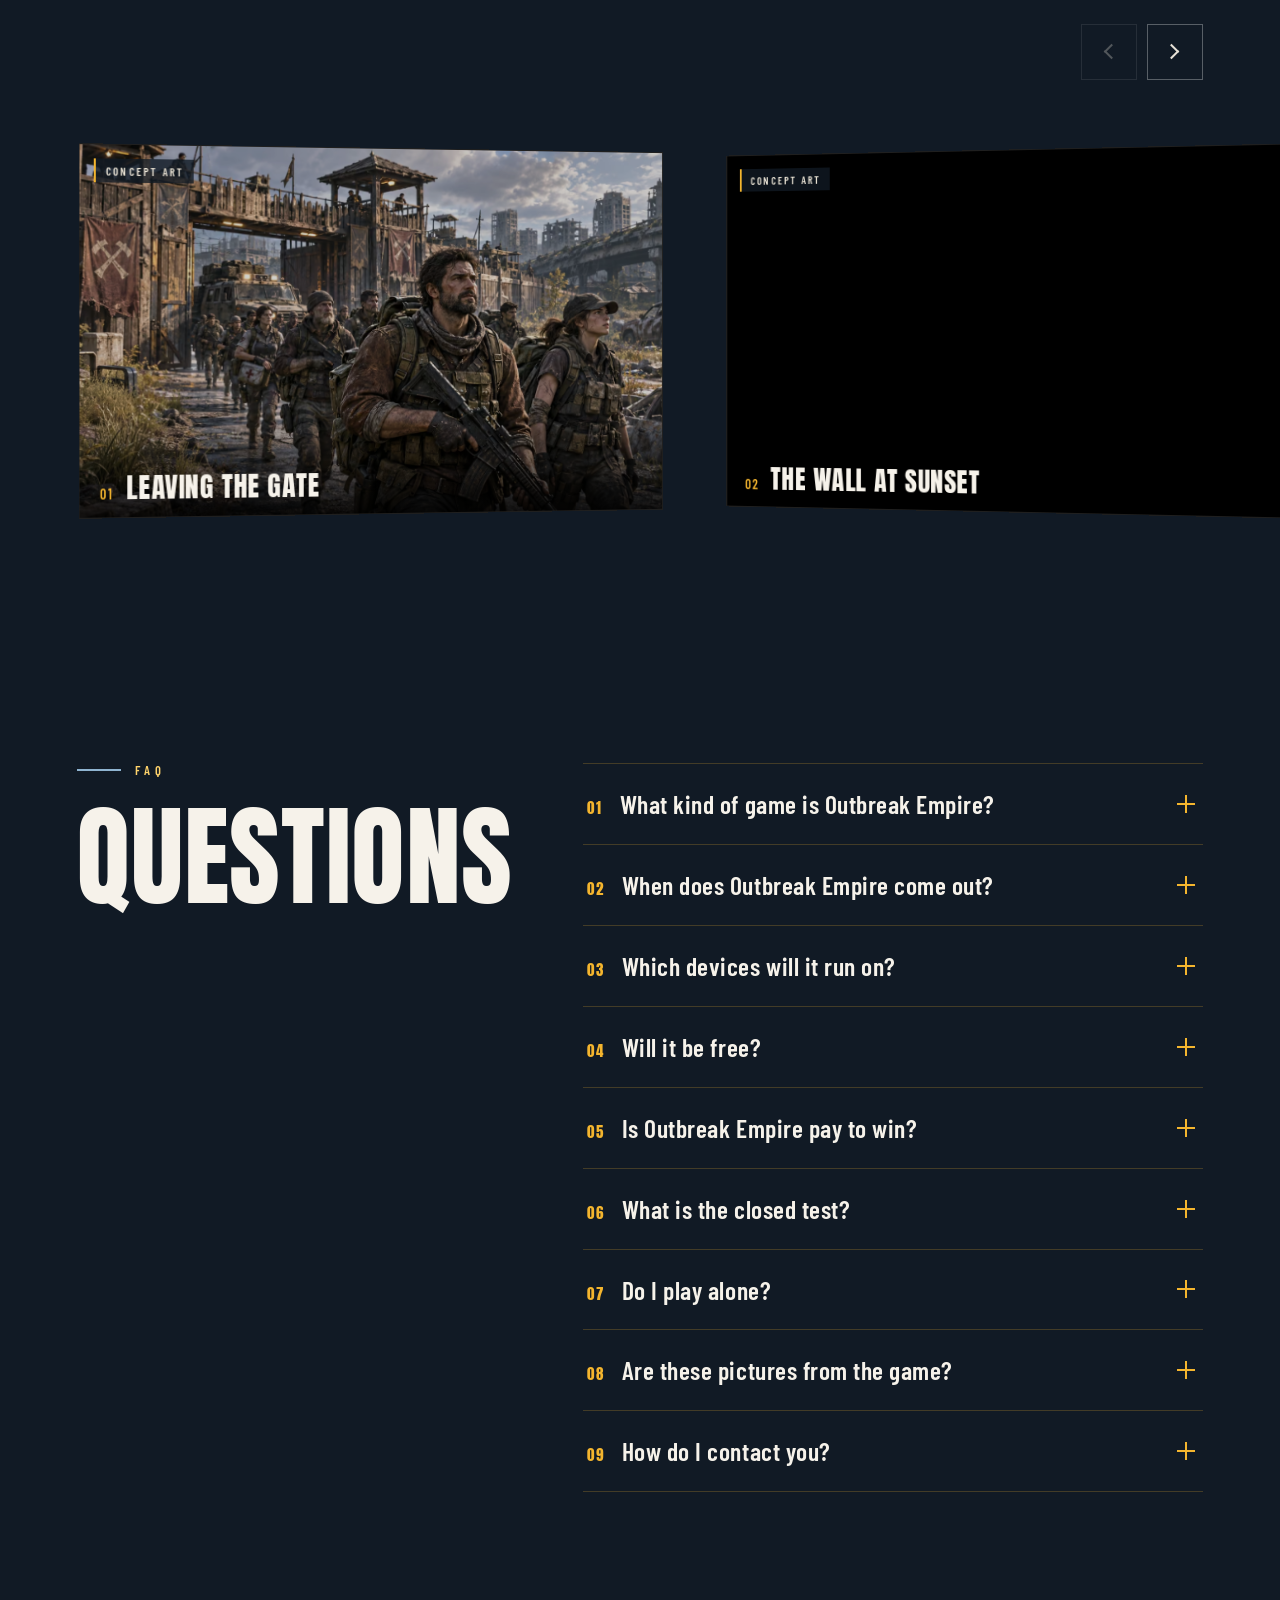
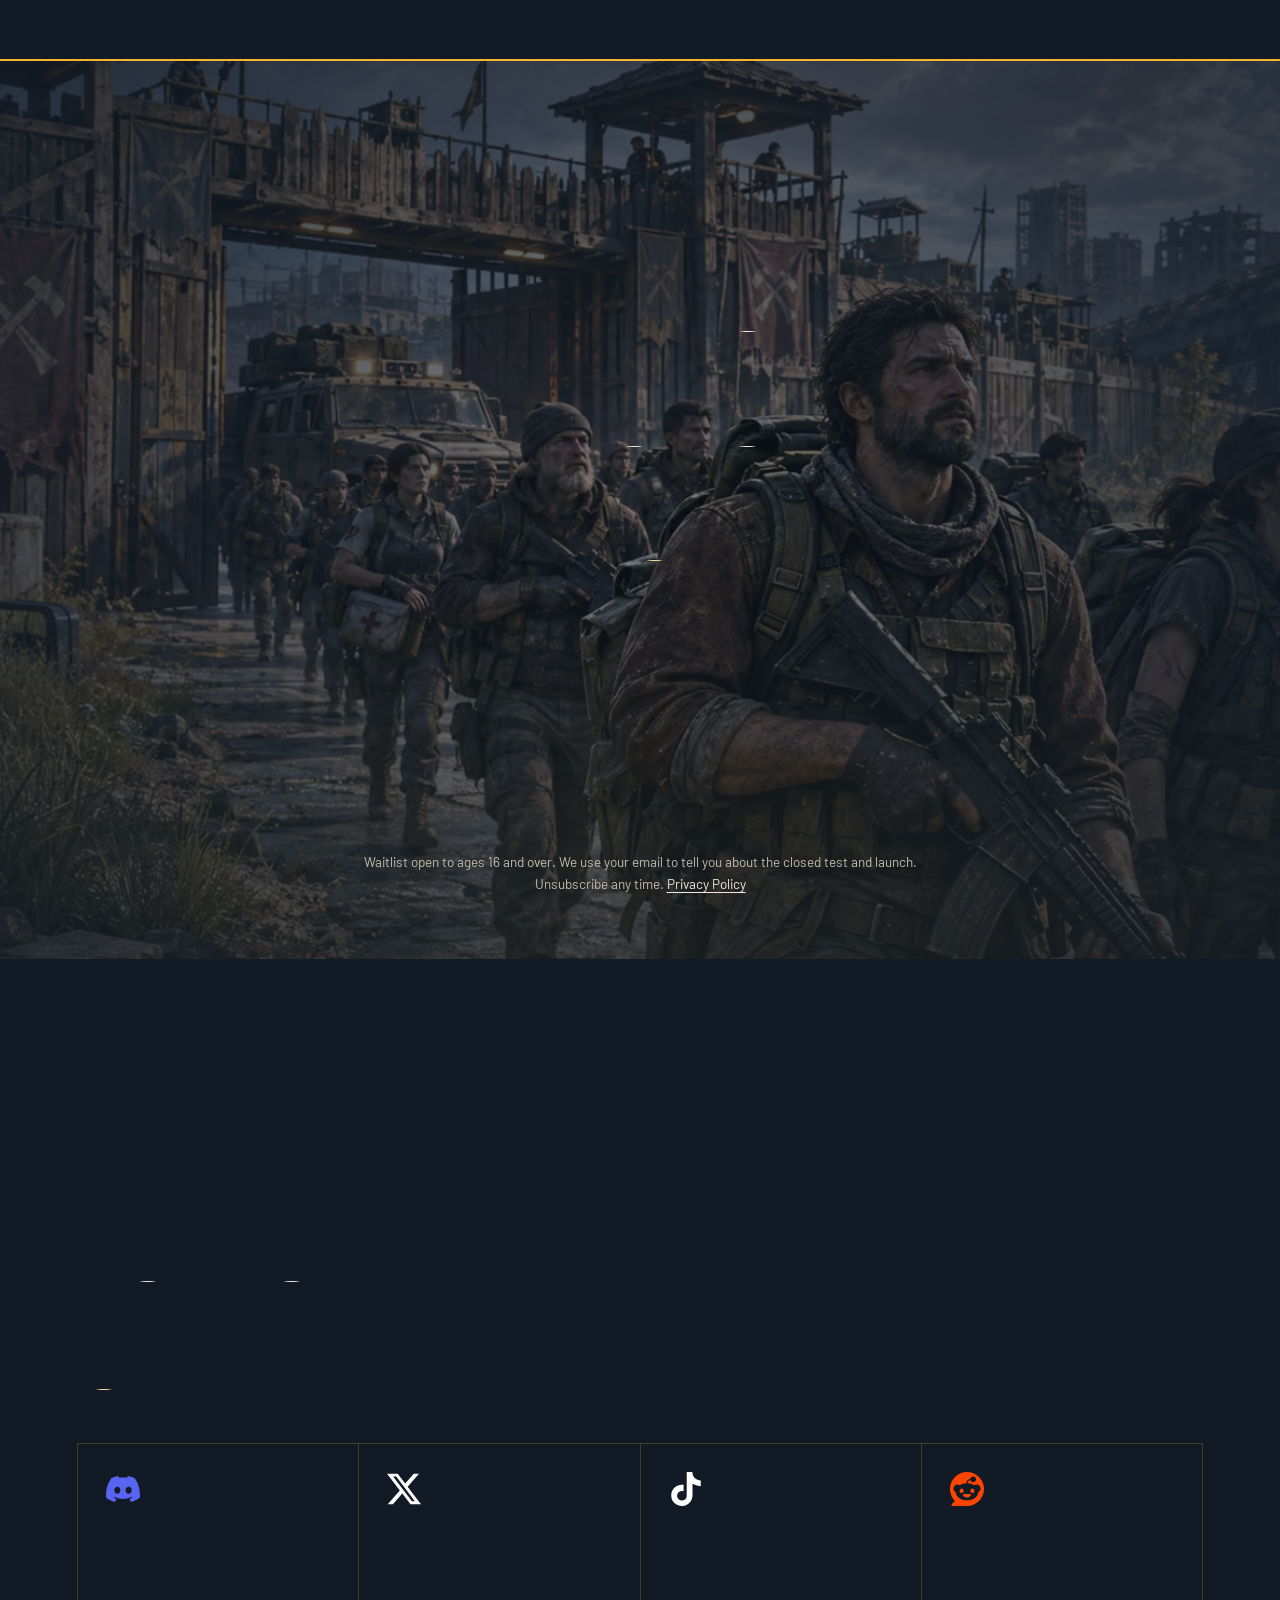
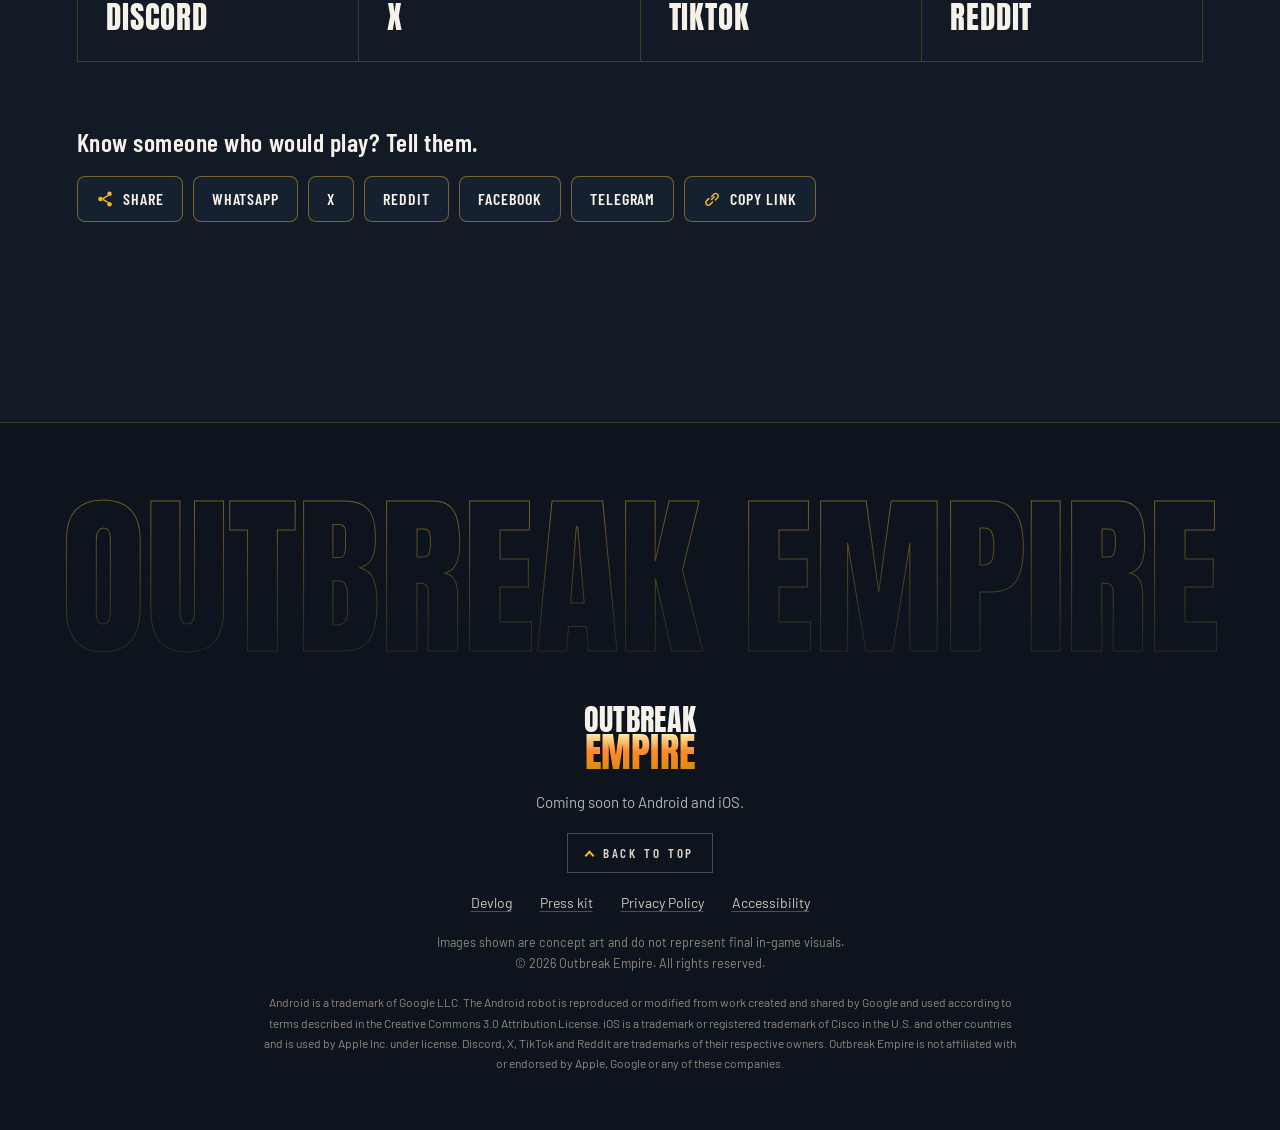
==== commit 47197b6d: "קידום בחיפוש: תיאור חיפוש עם בניית בסיס, PvP ובלי רכישות, ז'אנרים בנתונים המובנים, מידות לכל התמונות" ====
--- a/index.html
+++ b/index.html
@@ -4,14 +4,15 @@
 <meta charset="utf-8">
 <meta name="viewport" content="width=device-width, initial-scale=1">
 <title>Outbreak Empire – Zombie Survival Strategy Game for Android &amp; iOS</title>
-<meta name="description" content="Build a settlement in a fallen city, survive zombie hordes and winter, and fight for a live map with real players. Mobile survival strategy. Join the closed test waitlist.">
+<meta name="description" content="Zombie survival strategy for Android and iOS with no in-app purchases. Build your base in a ruined city, hold off the hordes and fight real players in PvP.">
 <meta name="theme-color" content="#111a25">
 <link rel="canonical" href="https://outbreakempire.com/">
 
 <meta property="og:type" content="website">
 <meta property="og:site_name" content="Outbreak Empire">
+<meta property="og:locale" content="en_US">
 <meta property="og:title" content="Outbreak Empire – Zombie Survival Strategy Game for Android &amp; iOS">
-<meta property="og:description" content="Build a settlement in a fallen city, survive zombie hordes and winter, and fight for a live map with real players. Mobile survival strategy. Join the closed test waitlist.">
+<meta property="og:description" content="Zombie survival strategy for Android and iOS with no in-app purchases. Build your base in a ruined city, hold off the hordes and fight real players in PvP.">
 <meta property="og:url" content="https://outbreakempire.com/">
 <meta property="og:image" content="https://outbreakempire.com/images/og.jpg">
 <meta property="og:image:width" content="1200">
@@ -20,7 +21,7 @@
 <meta name="twitter:card" content="summary_large_image">
 <meta name="twitter:site" content="@OutbreakEmpGame">
 <meta name="twitter:title" content="Outbreak Empire – Zombie Survival Strategy Game for Android &amp; iOS">
-<meta name="twitter:description" content="Build a settlement in a fallen city, survive zombie hordes and winter, and fight for a live map with real players. Mobile survival strategy. Join the closed test waitlist.">
+<meta name="twitter:description" content="Zombie survival strategy for Android and iOS with no in-app purchases. Build your base in a ruined city, hold off the hordes and fight real players in PvP.">
 <meta name="twitter:image" content="https://outbreakempire.com/images/og.jpg">
 <meta name="twitter:image:alt" content="Outbreak Empire: a band of survivors leaving a fortified settlement">
 
@@ -38,7 +39,7 @@
  "url": "https://outbreakempire.com/",
  "image": "https://outbreakempire.com/images/og.jpg",
  "description": "A zombie survival strategy game for Android and iOS, built on pure play to win: build a settlement in a ruined city, survive the zombie hordes, defend your walls and raid other players on a live map. There are no in-app purchases, so what you achieve depends only on how you play.",
- "genre": ["Strategy", "Survival", "City builder"], "keywords": "zombie strategy game, survival city builder, post-apocalyptic mobile game, multiplayer strategy, play to win, no pay to win, no in-app purchases",
+ "genre": ["Strategy", "Survival", "Zombie", "Post-apocalyptic", "Base building", "PvP"], "keywords": "zombie strategy game, base building game, post-apocalyptic survival, mobile strategy game, PvP strategy, multiplayer strategy, play to win, no pay to win, no in-app purchases",
  "gamePlatform": ["Android", "iOS"], "operatingSystem": "Android, iOS", "applicationCategory": "Game", "playMode": "MultiPlayer", "inLanguage": "en",
  "sameAs": ["https://discord.gg/R8zea6GDbc", "https://x.com/OutbreakEmpGame", "https://www.tiktok.com/@playoutbreakempire", "https://www.reddit.com/user/OutbreakEmpire"]}
 </script>
@@ -52,7 +53,7 @@
    "name": "What kind of game is Outbreak Empire?",
    "acceptedAnswer": {
     "@type": "Answer",
-    "text": "A zombie strategy game for Android and iOS, built on pure play to win. You build and grow a settlement in a ruined city, take in survivors and put them to work, hold your walls against the hordes, and defend against or attack other players who want what is yours. It is a multiplayer strategy game: join a coalition and plan your wars together."
+    "text": "A post-apocalyptic zombie strategy game for Android and iOS, built on pure play to win. You build and grow your base, a settlement in a ruined city, take in survivors and put them to work, hold your walls against the hordes, and defend against or attack other players who want what is yours. It is a multiplayer strategy game: join a coalition and plan your wars together."
    }
   },
   {
@@ -154,11 +155,11 @@
   <!-- HERO -->
   <section class="hero" id="top">
     <div class="hero__bg">
-      <picture><source type="image/avif" srcset="images/hero-800.avif 800w, images/hero-1600.avif 1600w" sizes="(max-aspect-ratio: 1/1) 178vh, 100vw"><img src="images/hero-800.webp" srcset="images/hero-800.webp 800w, images/hero-1600.webp 1600w" sizes="(max-aspect-ratio: 1/1) 178vh, 100vw" alt="Armed survivors leave the gate of a fortified settlement in a ruined city" fetchpriority="high" decoding="async"></picture>
+      <picture><source type="image/avif" srcset="images/hero-800.avif 800w, images/hero-1600.avif 1600w" sizes="(max-aspect-ratio: 1/1) 178vh, 100vw"><img src="images/hero-800.webp" srcset="images/hero-800.webp 800w, images/hero-1600.webp 1600w" sizes="(max-aspect-ratio: 1/1) 178vh, 100vw" alt="Armed survivors leave the gate of a fortified settlement in a ruined city" fetchpriority="high" decoding="async" width="800" height="450"></picture>
     </div>
     <div class="hero__shade" aria-hidden="true"></div>
     <div class="hero__in">
-      <p class="kicker hero__kicker"><i aria-hidden="true"></i>Zombie strategy <span aria-hidden="true">/</span> Coming soon</p>
+      <p class="kicker hero__kicker"><i aria-hidden="true"></i>Zombie survival strategy <span aria-hidden="true">/</span> Coming soon</p>
       <h1 class="mega">
         <span class="sr-only">Outbreak Empire</span>
         <span class="mega__a" aria-hidden="true"><span style="--i:0">O</span><span style="--i:1">U</span><span style="--i:2">T</span><span style="--i:3">B</span><span style="--i:4">R</span><span style="--i:5">E</span><span style="--i:6">A</span><span style="--i:7">K</span></span>
@@ -221,7 +222,7 @@
   <section class="feats" id="features" aria-labelledby="features-h">
     <h2 class="sr-only" id="features-h">Gameplay</h2>
     <article class="feat" id="f-survive">
-      <div class="feat__media"><picture><source type="image/avif" srcset="images/winter-800.avif 800w, images/winter-1600.avif 1448w" sizes="(max-aspect-ratio: 1/1) 178vh, 100vw"><img src="images/winter-800.webp" srcset="images/winter-800.webp 800w, images/winter-1600.webp 1448w" sizes="(max-aspect-ratio: 1/1) 178vh, 100vw" alt="A snowed-in settlement with trucks of logs and food, water tanks and a furnace" loading="lazy" decoding="async"></picture></div>
+      <div class="feat__media"><picture><source type="image/avif" srcset="images/winter-800.avif 800w, images/winter-1600.avif 1448w" sizes="(max-aspect-ratio: 1/1) 178vh, 100vw"><img src="images/winter-800.webp" srcset="images/winter-800.webp 800w, images/winter-1600.webp 1448w" sizes="(max-aspect-ratio: 1/1) 178vh, 100vw" alt="A snowed-in settlement with trucks of logs and food, water tanks and a furnace" loading="lazy" decoding="async" width="800" height="600"></picture></div>
       <div class="feat__shade" aria-hidden="true"></div>
       <div class="feat__body">
         <p class="feat__num" aria-hidden="true"><b>01</b><i></i>04</p>
@@ -234,7 +235,7 @@
       <span class="feat__ghost" aria-hidden="true">01</span>
     </article>
     <article class="feat" id="f-defend">
-      <div class="feat__media"><picture><source type="image/avif" srcset="images/horde-800.avif 800w, images/horde-1600.avif 1600w" sizes="(max-aspect-ratio: 1/1) 178vh, 100vw"><img src="images/horde-800.webp" srcset="images/horde-800.webp 800w, images/horde-1600.webp 1600w" sizes="(max-aspect-ratio: 1/1) 178vh, 100vw" alt="Defenders on a barricaded wall as a horde crosses the field at sunset" loading="lazy" decoding="async"></picture></div>
+      <div class="feat__media"><picture><source type="image/avif" srcset="images/horde-800.avif 800w, images/horde-1600.avif 1600w" sizes="(max-aspect-ratio: 1/1) 178vh, 100vw"><img src="images/horde-800.webp" srcset="images/horde-800.webp 800w, images/horde-1600.webp 1600w" sizes="(max-aspect-ratio: 1/1) 178vh, 100vw" alt="Defenders on a barricaded wall as a horde crosses the field at sunset" loading="lazy" decoding="async" width="800" height="450"></picture></div>
       <div class="feat__shade" aria-hidden="true"></div>
       <div class="feat__body">
         <p class="feat__num" aria-hidden="true"><b>02</b><i></i>04</p>
@@ -247,7 +248,7 @@
       <span class="feat__ghost" aria-hidden="true">02</span>
     </article>
     <article class="feat" id="f-attack">
-      <div class="feat__media"><picture><source type="image/avif" srcset="images/convoy-800.avif 800w, images/convoy-1600.avif 1600w" sizes="(max-aspect-ratio: 1/1) 178vh, 100vw"><img src="images/convoy-800.webp" srcset="images/convoy-800.webp 800w, images/convoy-1600.webp 1600w" sizes="(max-aspect-ratio: 1/1) 178vh, 100vw" alt="Raiders ambush another settlement's convoy on a ruined highway" loading="lazy" decoding="async"></picture></div>
+      <div class="feat__media"><picture><source type="image/avif" srcset="images/convoy-800.avif 800w, images/convoy-1600.avif 1600w" sizes="(max-aspect-ratio: 1/1) 178vh, 100vw"><img src="images/convoy-800.webp" srcset="images/convoy-800.webp 800w, images/convoy-1600.webp 1600w" sizes="(max-aspect-ratio: 1/1) 178vh, 100vw" alt="Raiders ambush another settlement's convoy on a ruined highway" loading="lazy" decoding="async" width="800" height="450"></picture></div>
       <div class="feat__shade" aria-hidden="true"></div>
       <div class="feat__body">
         <p class="feat__num" aria-hidden="true"><b>03</b><i></i>04</p>
@@ -260,7 +261,7 @@
       <span class="feat__ghost" aria-hidden="true">03</span>
     </article>
     <article class="feat" id="f-unite">
-      <div class="feat__media"><picture><source type="image/avif" srcset="images/warroom-800.avif 800w, images/warroom-1600.avif 1600w" sizes="(max-aspect-ratio: 1/1) 178vh, 100vw"><img src="images/warroom-800.webp" srcset="images/warroom-800.webp 800w, images/warroom-1600.webp 1600w" sizes="(max-aspect-ratio: 1/1) 178vh, 100vw" alt="Survivors around a map table planning a strike" loading="lazy" decoding="async"></picture></div>
+      <div class="feat__media"><picture><source type="image/avif" srcset="images/warroom-800.avif 800w, images/warroom-1600.avif 1600w" sizes="(max-aspect-ratio: 1/1) 178vh, 100vw"><img src="images/warroom-800.webp" srcset="images/warroom-800.webp 800w, images/warroom-1600.webp 1600w" sizes="(max-aspect-ratio: 1/1) 178vh, 100vw" alt="Survivors around a map table planning a strike" loading="lazy" decoding="async" width="800" height="450"></picture></div>
       <div class="feat__shade" aria-hidden="true"></div>
       <div class="feat__body">
         <p class="feat__num" aria-hidden="true"><b>04</b><i></i>04</p>
@@ -288,23 +289,23 @@
     </div>
     <ul class="reel">
       <li><button class="shot" type="button" data-full="images/hero-1600.webp" aria-label="View: leaving the gate">
-        <picture><source type="image/avif" srcset="images/hero-800.avif 800w, images/hero-1600.avif 1600w" sizes="(min-width: 900px) 46vw, 82vw"><img src="images/hero-800.webp" srcset="images/hero-800.webp 800w, images/hero-1600.webp 1600w" sizes="(min-width: 900px) 46vw, 82vw" alt="A squad of survivors leaving the settlement gate" loading="lazy" decoding="async"></picture>
+        <picture><source type="image/avif" srcset="images/hero-800.avif 800w, images/hero-1600.avif 1600w" sizes="(min-width: 900px) 46vw, 82vw"><img src="images/hero-800.webp" srcset="images/hero-800.webp 800w, images/hero-1600.webp 1600w" sizes="(min-width: 900px) 46vw, 82vw" alt="A squad of survivors leaving the settlement gate" loading="lazy" decoding="async" width="800" height="450"></picture>
         <span class="shot__cap" aria-hidden="true"><b>01</b>Leaving the gate</span>
       </button></li>
       <li><button class="shot" type="button" data-full="images/horde-1600.webp" aria-label="View: the wall at sunset">
-        <picture><source type="image/avif" srcset="images/horde-800.avif 800w, images/horde-1600.avif 1600w" sizes="(min-width: 900px) 46vw, 82vw"><img src="images/horde-800.webp" srcset="images/horde-800.webp 800w, images/horde-1600.webp 1600w" sizes="(min-width: 900px) 46vw, 82vw" alt="Defenders on the wall as the horde approaches" loading="lazy" decoding="async"></picture>
+        <picture><source type="image/avif" srcset="images/horde-800.avif 800w, images/horde-1600.avif 1600w" sizes="(min-width: 900px) 46vw, 82vw"><img src="images/horde-800.webp" srcset="images/horde-800.webp 800w, images/horde-1600.webp 1600w" sizes="(min-width: 900px) 46vw, 82vw" alt="Defenders on the wall as the horde approaches" loading="lazy" decoding="async" width="800" height="450"></picture>
         <span class="shot__cap" aria-hidden="true"><b>02</b>The wall at sunset</span>
       </button></li>
       <li><button class="shot" type="button" data-full="images/convoy-1600.webp" aria-label="View: the ambush">
-        <picture><source type="image/avif" srcset="images/convoy-800.avif 800w, images/convoy-1600.avif 1600w" sizes="(min-width: 900px) 46vw, 82vw"><img src="images/convoy-800.webp" srcset="images/convoy-800.webp 800w, images/convoy-1600.webp 1600w" sizes="(min-width: 900px) 46vw, 82vw" alt="A convoy ambush on the highway" loading="lazy" decoding="async"></picture>
+        <picture><source type="image/avif" srcset="images/convoy-800.avif 800w, images/convoy-1600.avif 1600w" sizes="(min-width: 900px) 46vw, 82vw"><img src="images/convoy-800.webp" srcset="images/convoy-800.webp 800w, images/convoy-1600.webp 1600w" sizes="(min-width: 900px) 46vw, 82vw" alt="A convoy ambush on the highway" loading="lazy" decoding="async" width="800" height="450"></picture>
         <span class="shot__cap" aria-hidden="true"><b>03</b>The ambush</span>
       </button></li>
       <li><button class="shot" type="button" data-full="images/warroom-1600.webp" aria-label="View: the war room">
-        <picture><source type="image/avif" srcset="images/warroom-800.avif 800w, images/warroom-1600.avif 1600w" sizes="(min-width: 900px) 46vw, 82vw"><img src="images/warroom-800.webp" srcset="images/warroom-800.webp 800w, images/warroom-1600.webp 1600w" sizes="(min-width: 900px) 46vw, 82vw" alt="Coalition leaders around the map table" loading="lazy" decoding="async"></picture>
+        <picture><source type="image/avif" srcset="images/warroom-800.avif 800w, images/warroom-1600.avif 1600w" sizes="(min-width: 900px) 46vw, 82vw"><img src="images/warroom-800.webp" srcset="images/warroom-800.webp 800w, images/warroom-1600.webp 1600w" sizes="(min-width: 900px) 46vw, 82vw" alt="Coalition leaders around the map table" loading="lazy" decoding="async" width="800" height="450"></picture>
         <span class="shot__cap" aria-hidden="true"><b>04</b>The war room</span>
       </button></li>
       <li><button class="shot" type="button" data-full="images/winter-1600.webp" aria-label="View: winter">
-        <picture><source type="image/avif" srcset="images/winter-800.avif 800w, images/winter-1600.avif 1448w" sizes="(min-width: 900px) 46vw, 82vw"><img src="images/winter-800.webp" srcset="images/winter-800.webp 800w, images/winter-1600.webp 1448w" sizes="(min-width: 900px) 46vw, 82vw" alt="The settlement in deep winter" loading="lazy" decoding="async"></picture>
+        <picture><source type="image/avif" srcset="images/winter-800.avif 800w, images/winter-1600.avif 1448w" sizes="(min-width: 900px) 46vw, 82vw"><img src="images/winter-800.webp" srcset="images/winter-800.webp 800w, images/winter-1600.webp 1448w" sizes="(min-width: 900px) 46vw, 82vw" alt="The settlement in deep winter" loading="lazy" decoding="async" width="800" height="600"></picture>
         <span class="shot__cap" aria-hidden="true"><b>05</b>Winter</span>
       </button></li>
     </ul>
@@ -320,7 +321,7 @@
       <div class="faq__list rv">
         <details>
           <summary>What kind of game is Outbreak Empire?</summary>
-          <p>A zombie strategy game for Android and iOS, built on pure play to win. You build and grow a settlement in a ruined city, take in survivors and put them to work, hold your walls against the hordes, and defend against or attack other players who want what is yours. It is a multiplayer strategy game: join a coalition and plan your wars together.</p>
+          <p>A post-apocalyptic zombie strategy game for Android and iOS, built on pure play to win. You build and grow your base, a settlement in a ruined city, take in survivors and put them to work, hold your walls against the hordes, and defend against or attack other players who want what is yours. It is a multiplayer strategy game: join a coalition and plan your wars together.</p>
         </details>
         <details>
           <summary>When does Outbreak Empire come out?</summary>
@@ -361,7 +362,7 @@
   <!-- PRE-REGISTER -->
   <section class="pre" id="signup">
     <div class="pre__bg" aria-hidden="true">
-      <picture><source type="image/avif" srcset="images/hero-800.avif 800w, images/hero-1600.avif 1600w" sizes="(max-aspect-ratio: 1/1) 178vh, 100vw"><img src="images/hero-800.webp" srcset="images/hero-800.webp 800w, images/hero-1600.webp 1600w" sizes="(max-aspect-ratio: 1/1) 178vh, 100vw" alt="Survivors leaving the settlement gate at dusk" loading="lazy" decoding="async"></picture>
+      <picture><source type="image/avif" srcset="images/hero-800.avif 800w, images/hero-1600.avif 1600w" sizes="(max-aspect-ratio: 1/1) 178vh, 100vw"><img src="images/hero-800.webp" srcset="images/hero-800.webp 800w, images/hero-1600.webp 1600w" sizes="(max-aspect-ratio: 1/1) 178vh, 100vw" alt="Survivors leaving the settlement gate at dusk" loading="lazy" decoding="async" width="800" height="450"></picture>
     </div>
     <canvas class="fx" data-fx="embers" aria-hidden="true"></canvas>
     <div class="pre__in">
--- a/style.css
+++ b/style.css
@@ -592,6 +592,6 @@
 .doc ul.kit__shots { list-style: none; padding: 0; display: grid; grid-template-columns: repeat(auto-fill, minmax(220px, 1fr)); gap: 16px; margin-top: 16px; }
 .doc .kit__shot { display: block; text-decoration: none; color: var(--ink); border: 1px solid rgba(244,184,48,.35); border-radius: 10px; overflow: hidden; background: var(--bg2); transition: border-color .25s; }
 .doc .kit__shot:hover, .doc .kit__shot:focus-visible { border-color: var(--orange); }
-.kit__shot img { width: 100%; aspect-ratio: 16 / 9; object-fit: cover; }
+.kit__shot img { width: 100%; height: auto; aspect-ratio: 16 / 9; object-fit: cover; }
 .kit__shot span { display: block; padding: 10px 12px; font-size: 14px; line-height: 1.4; }
 .kit__shot small { color: var(--muted); }
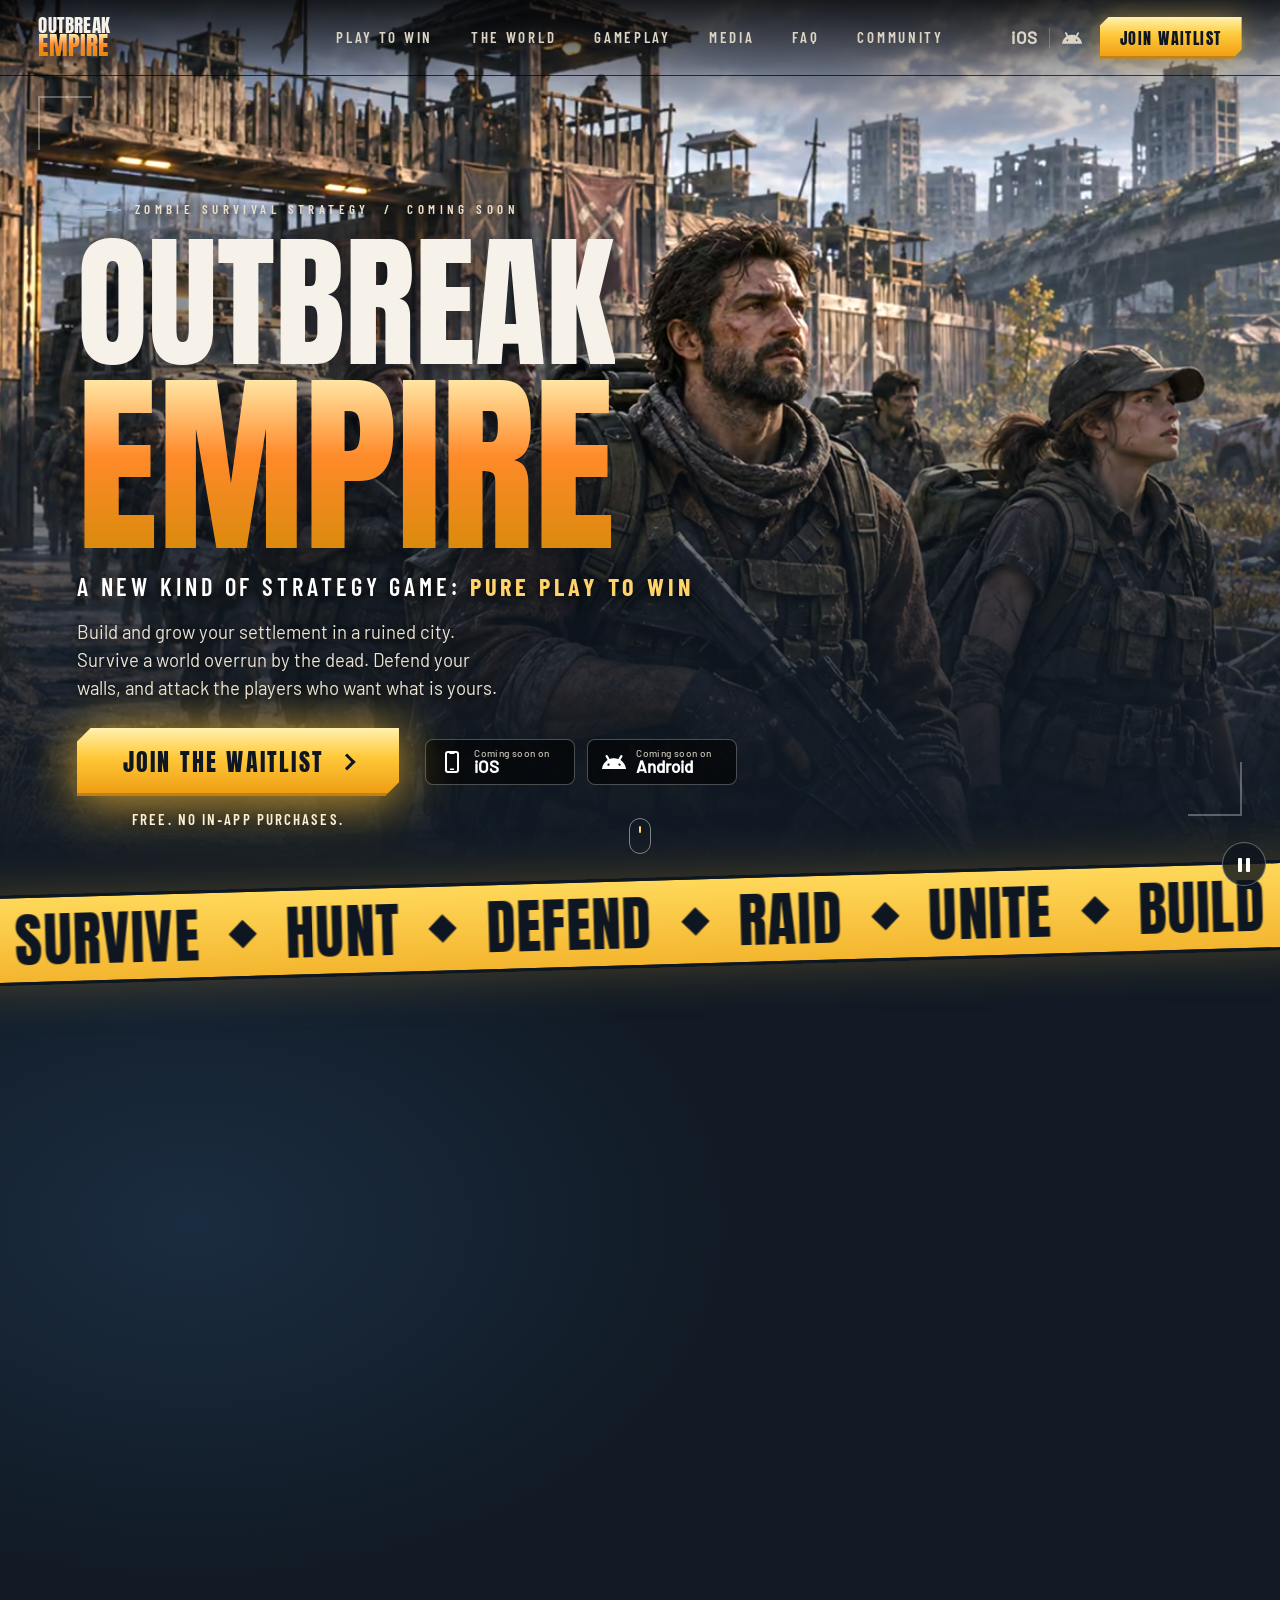
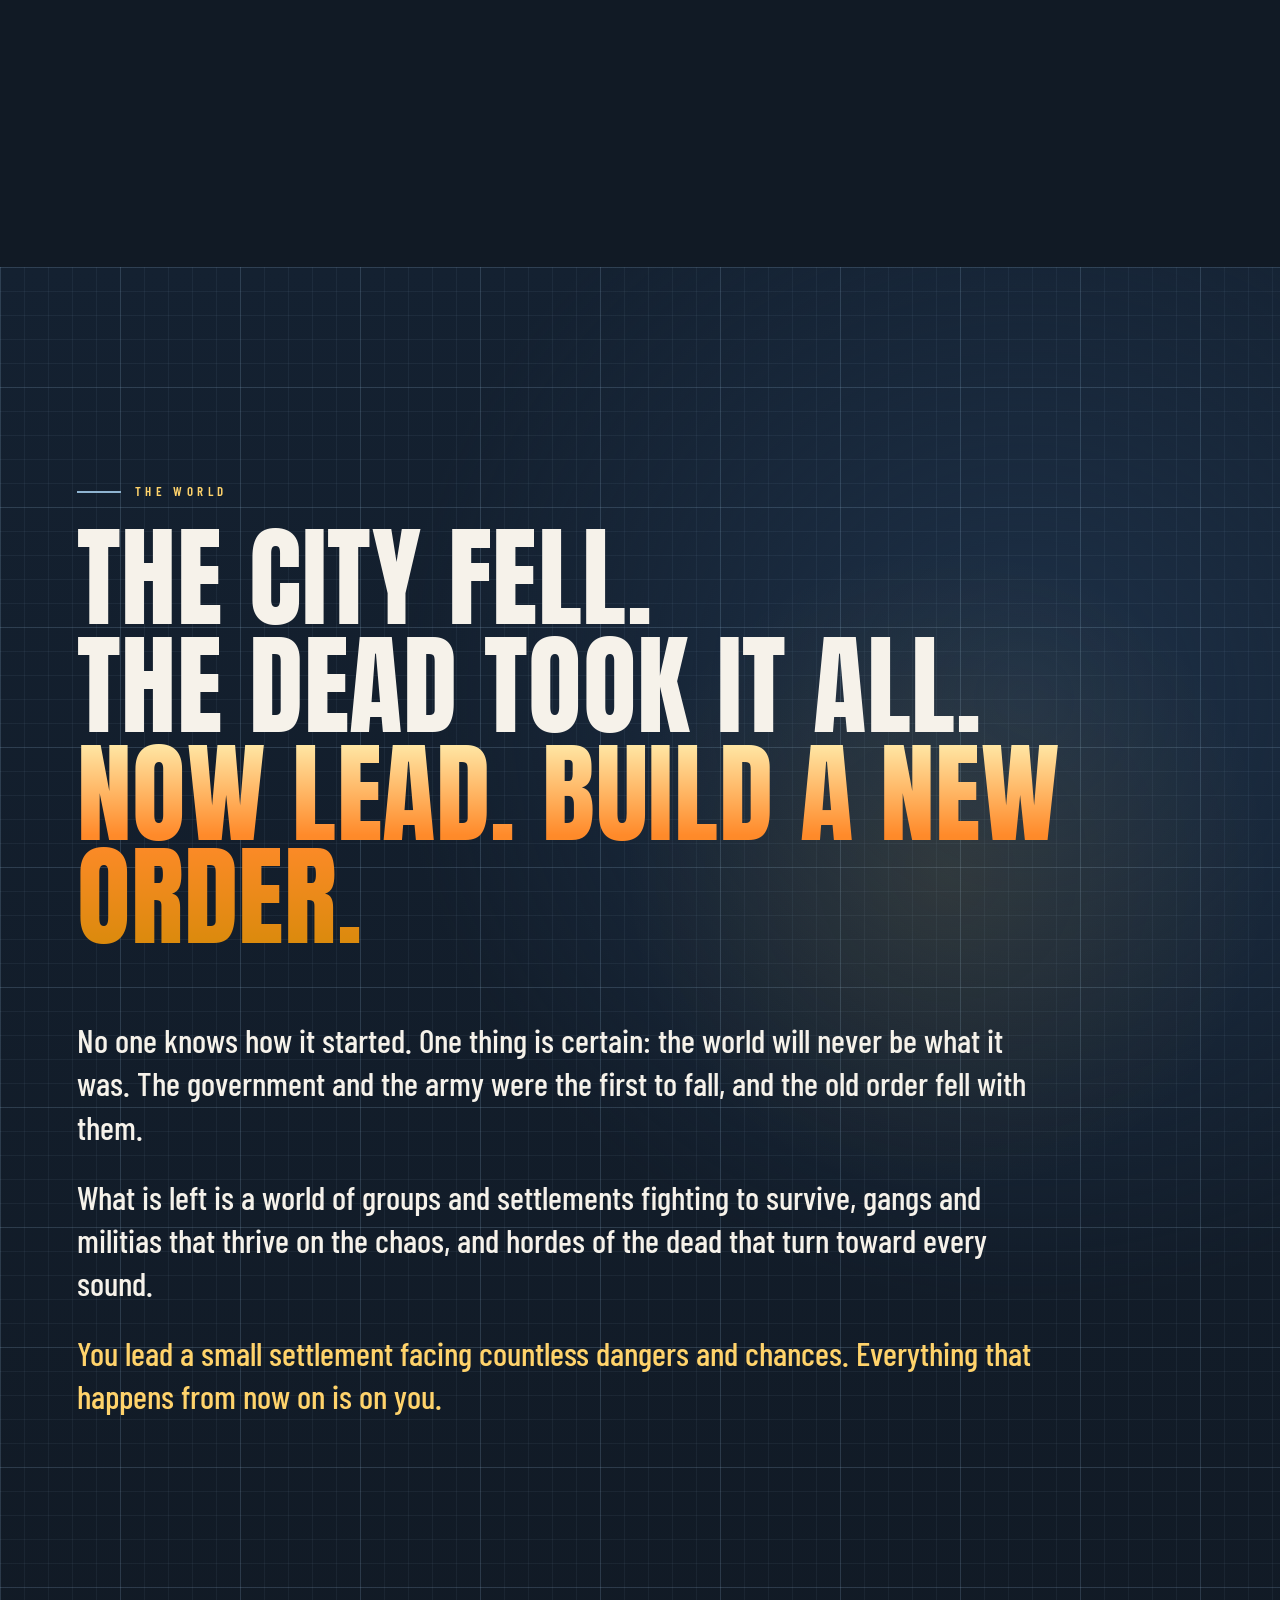
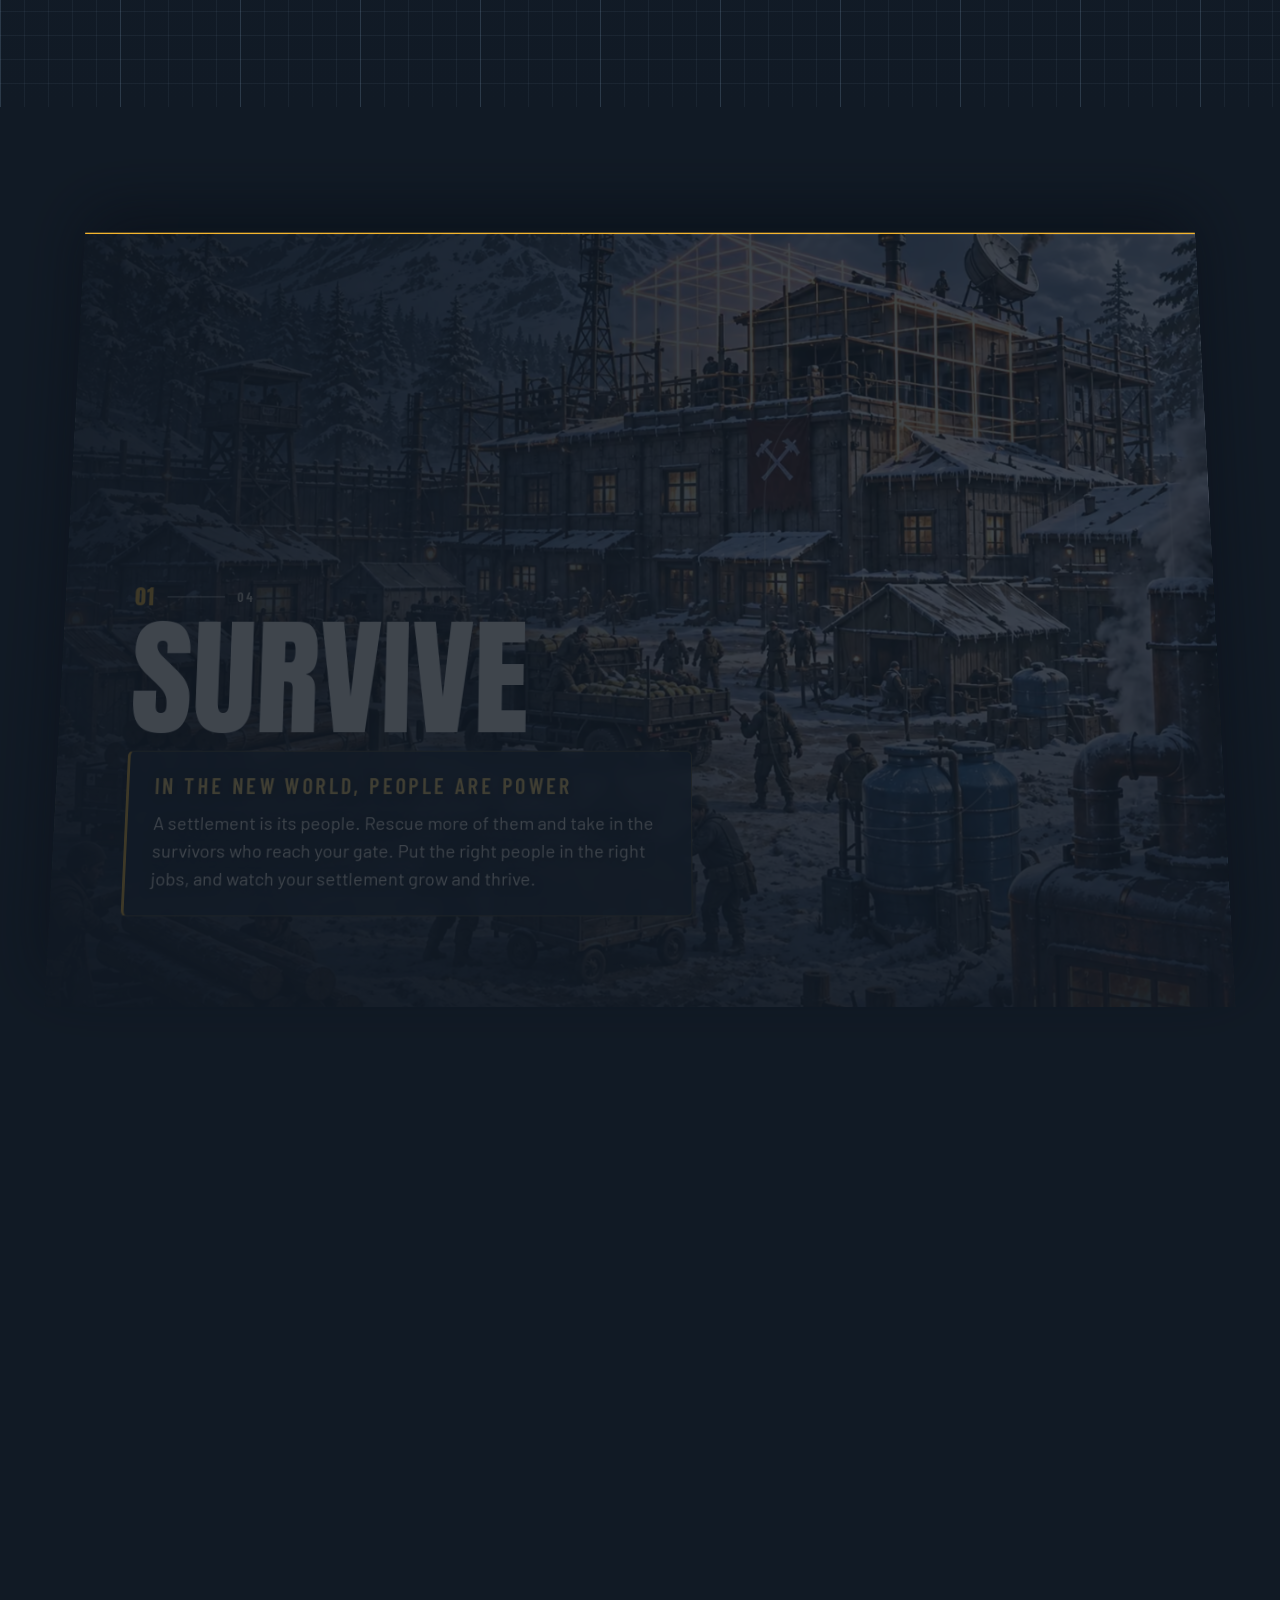
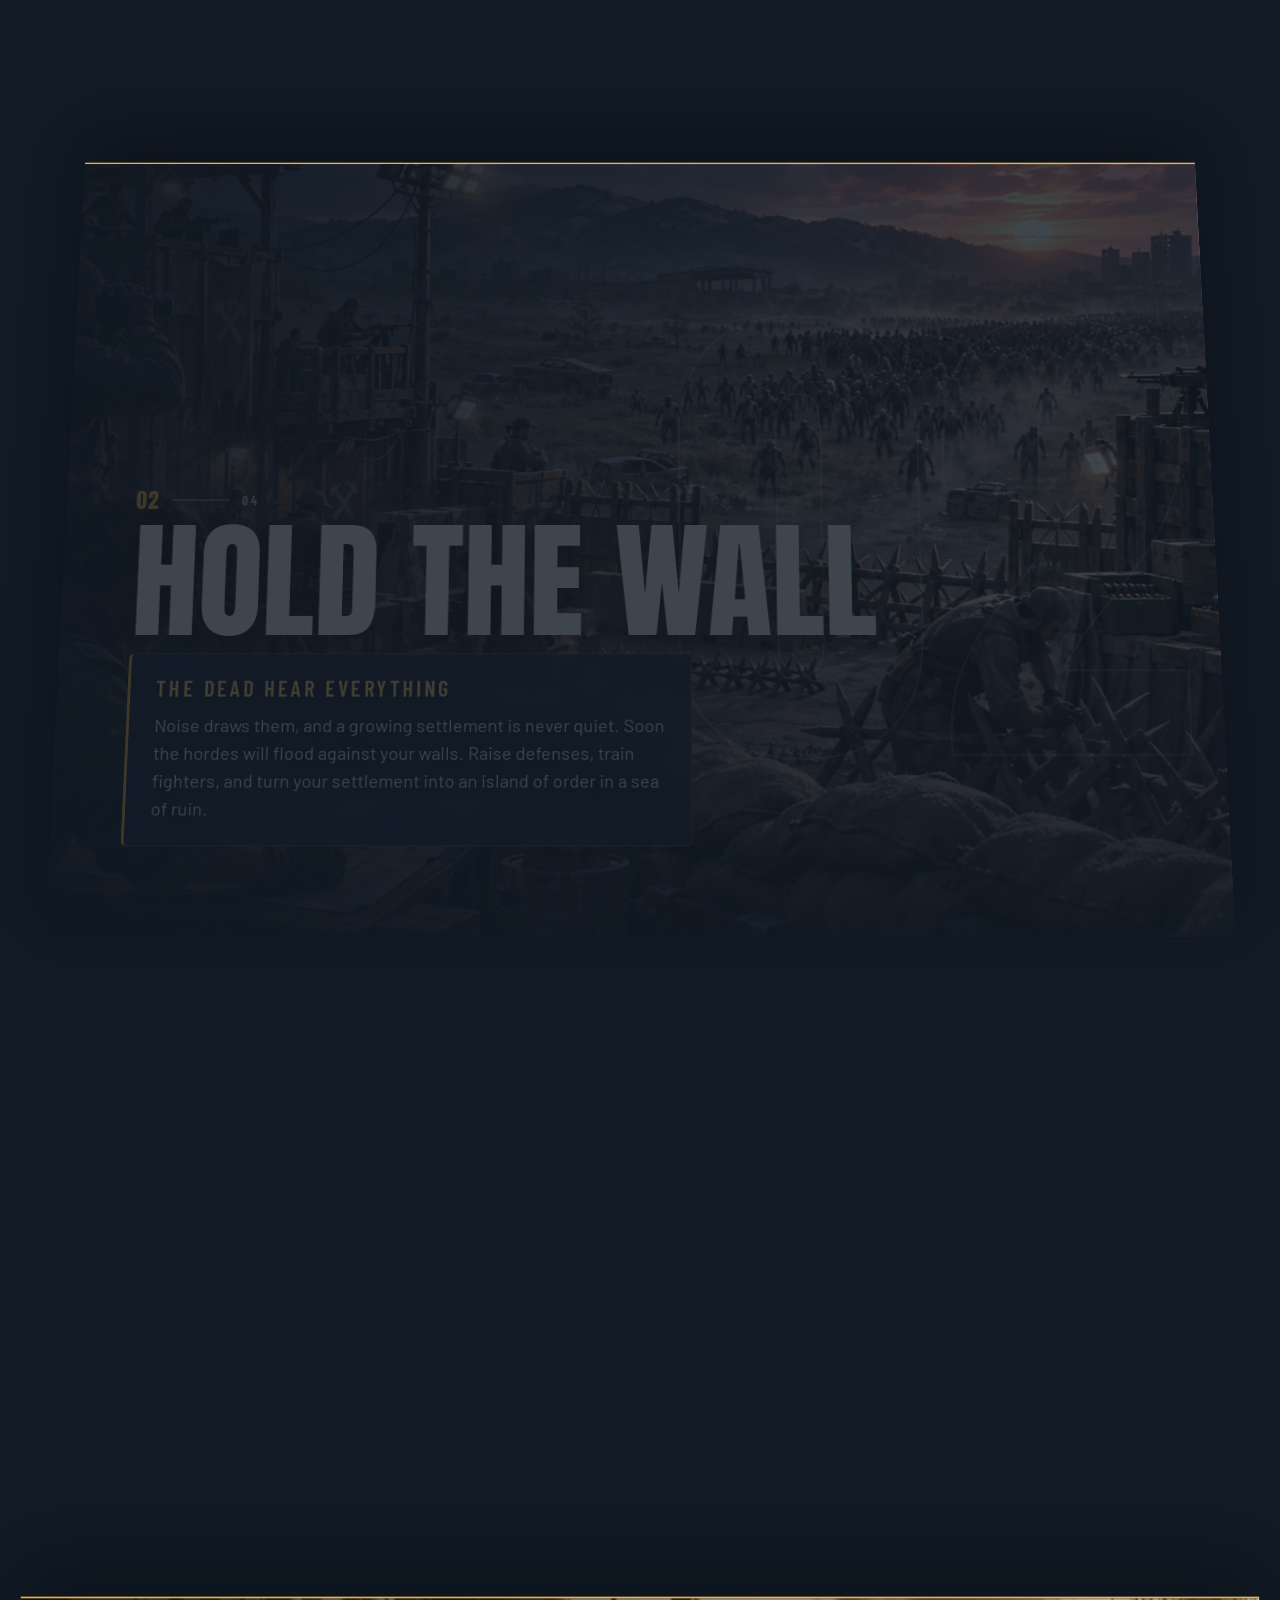
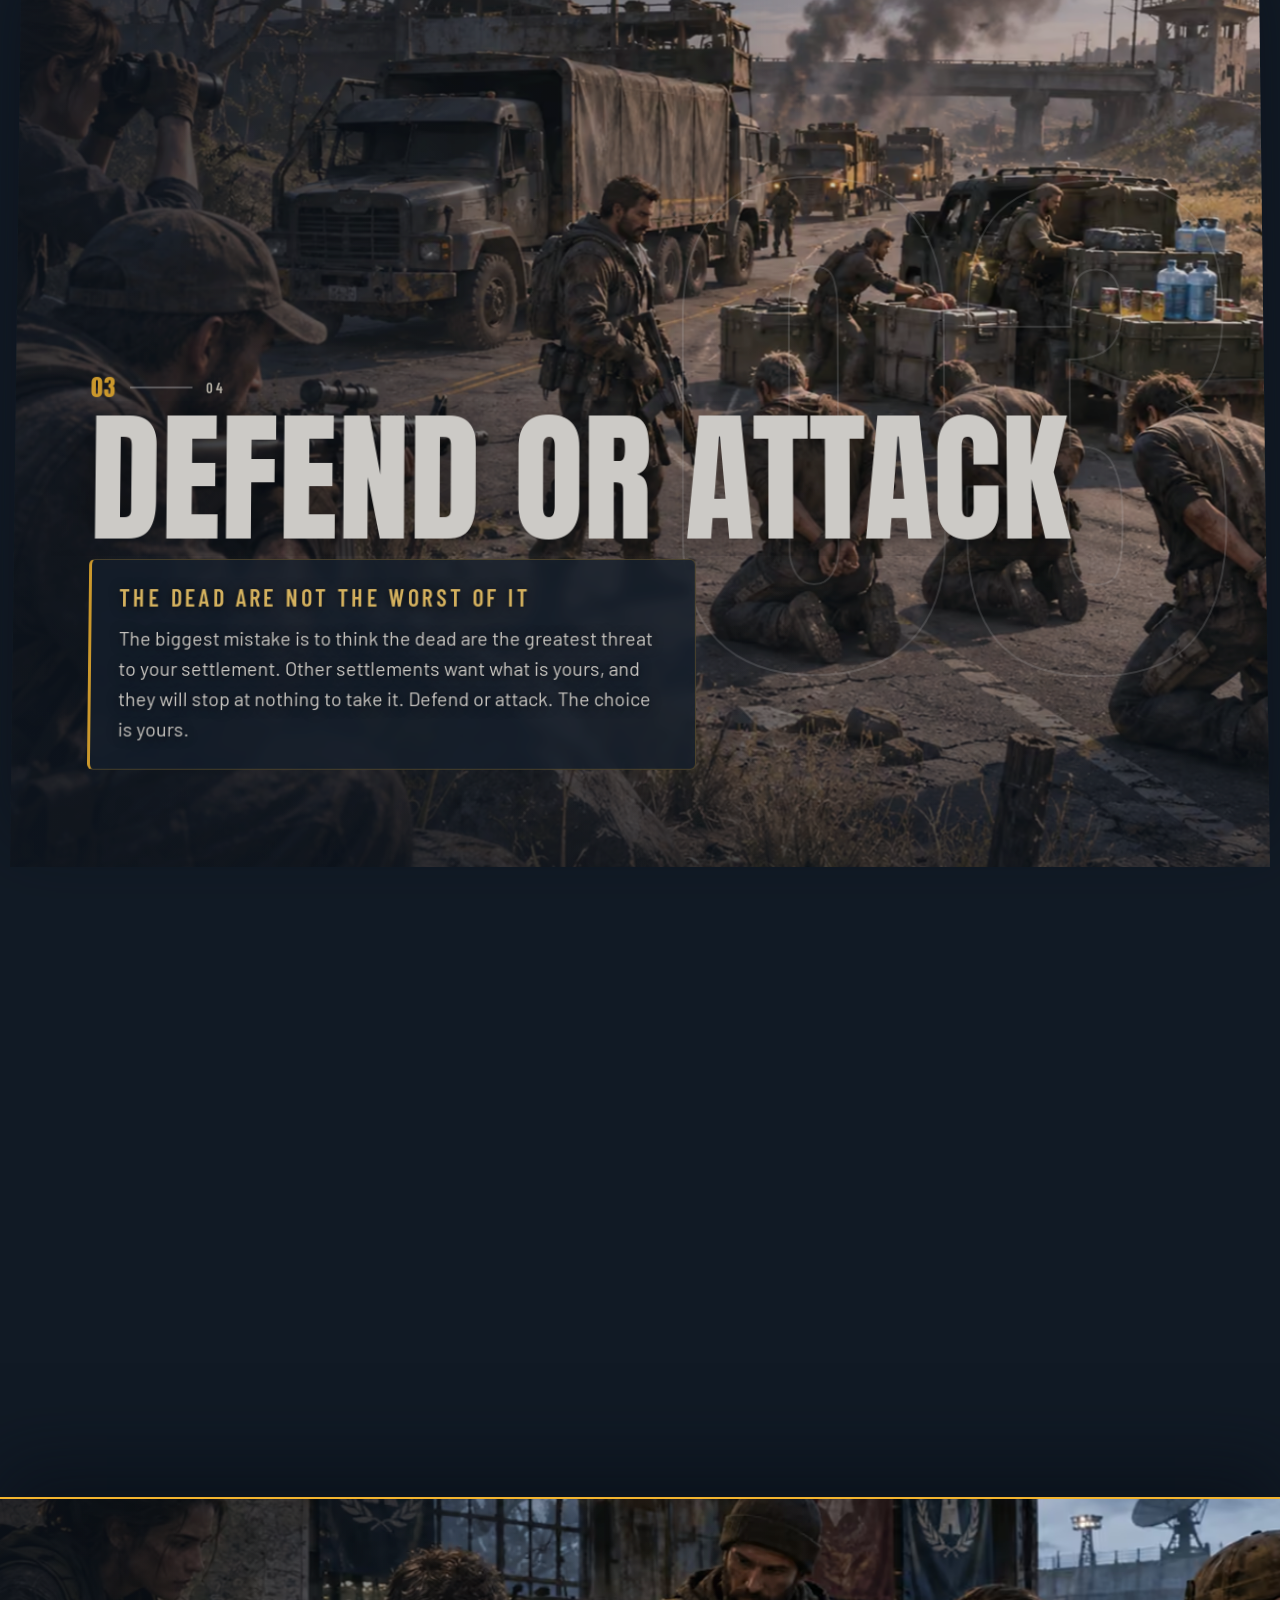
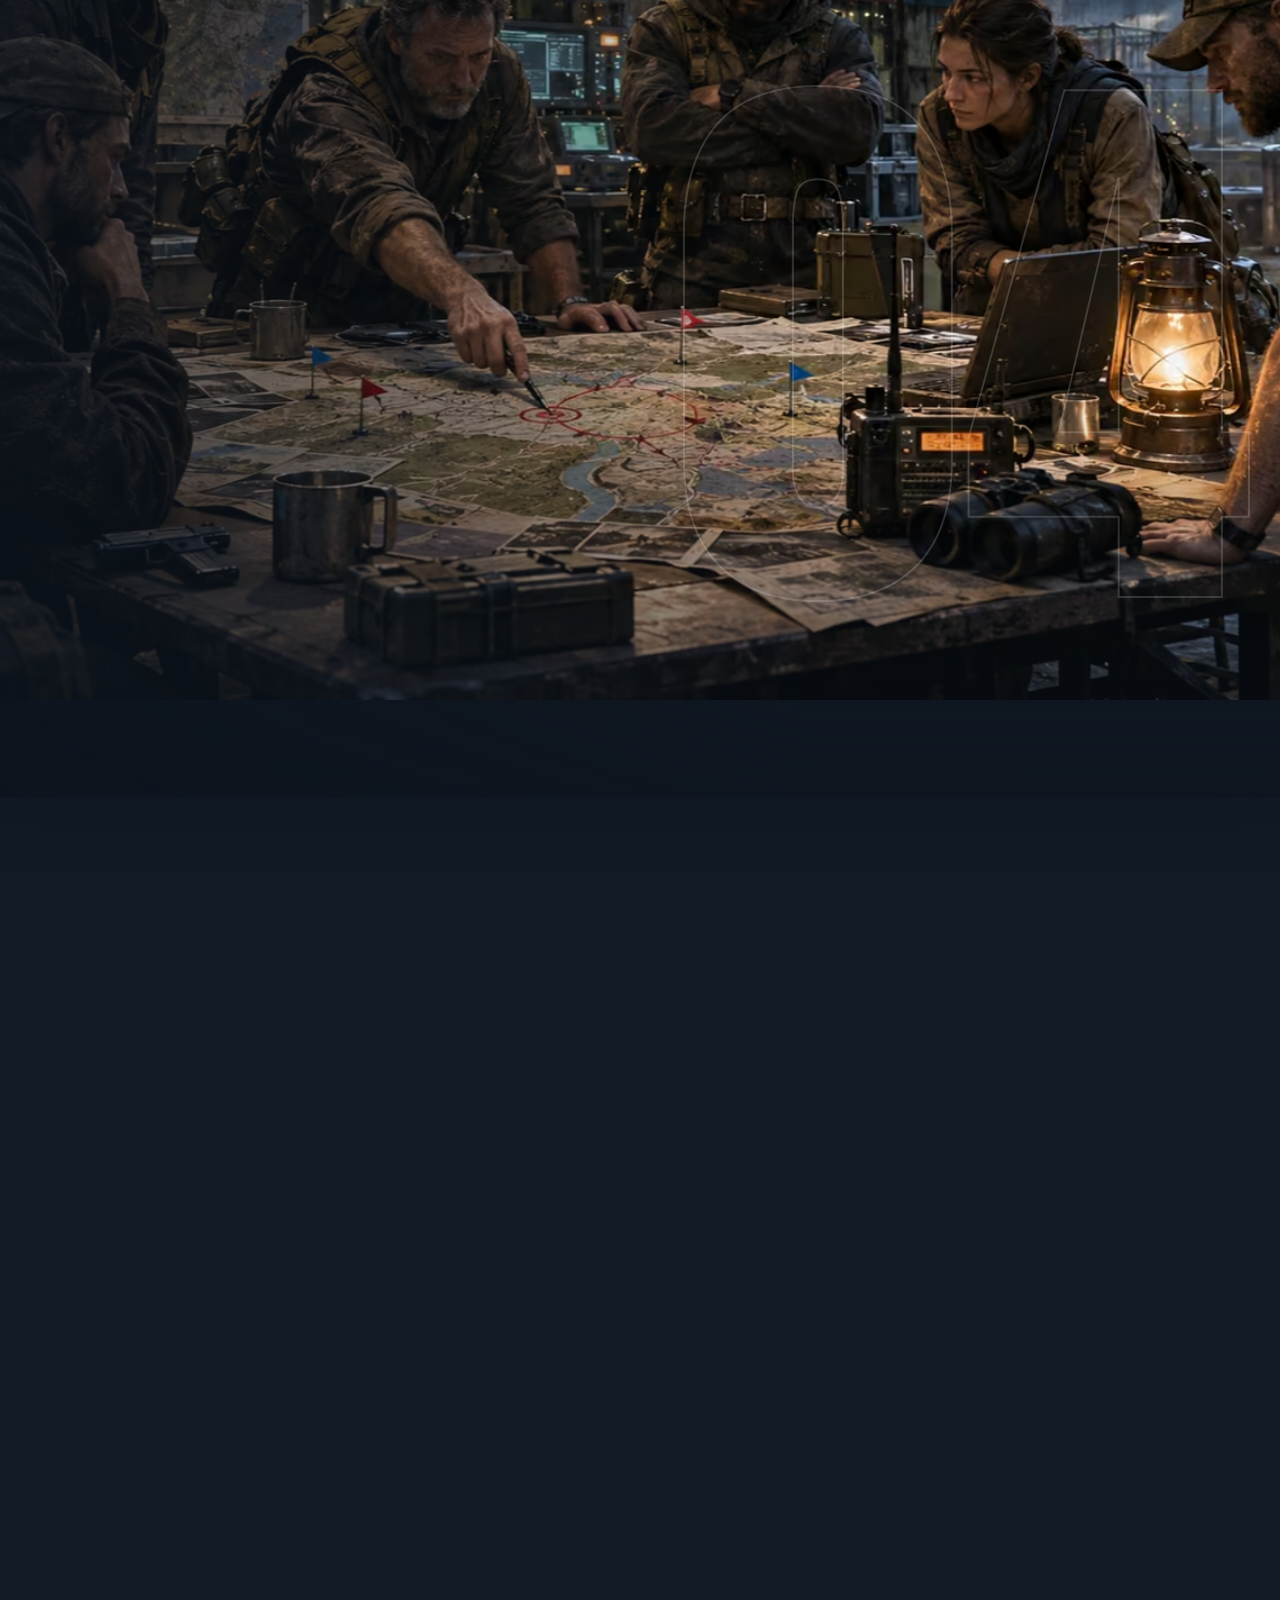
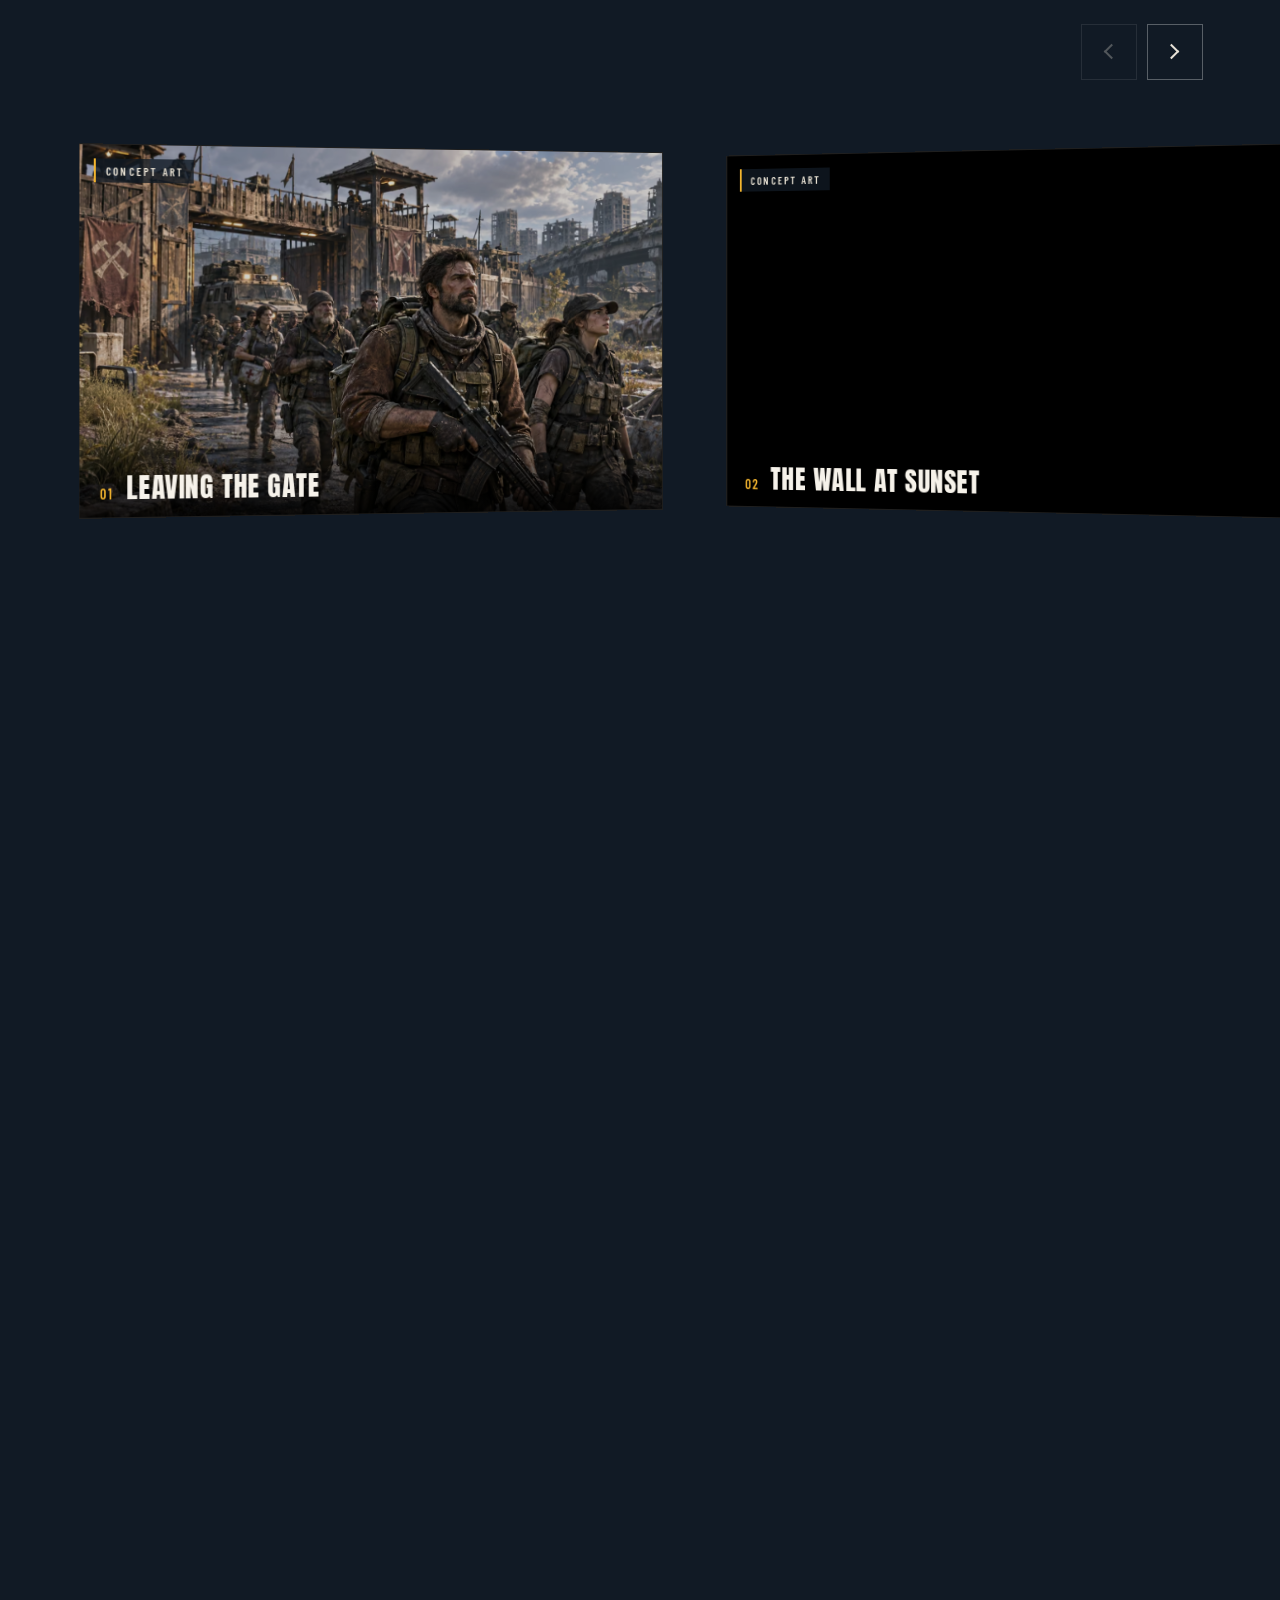
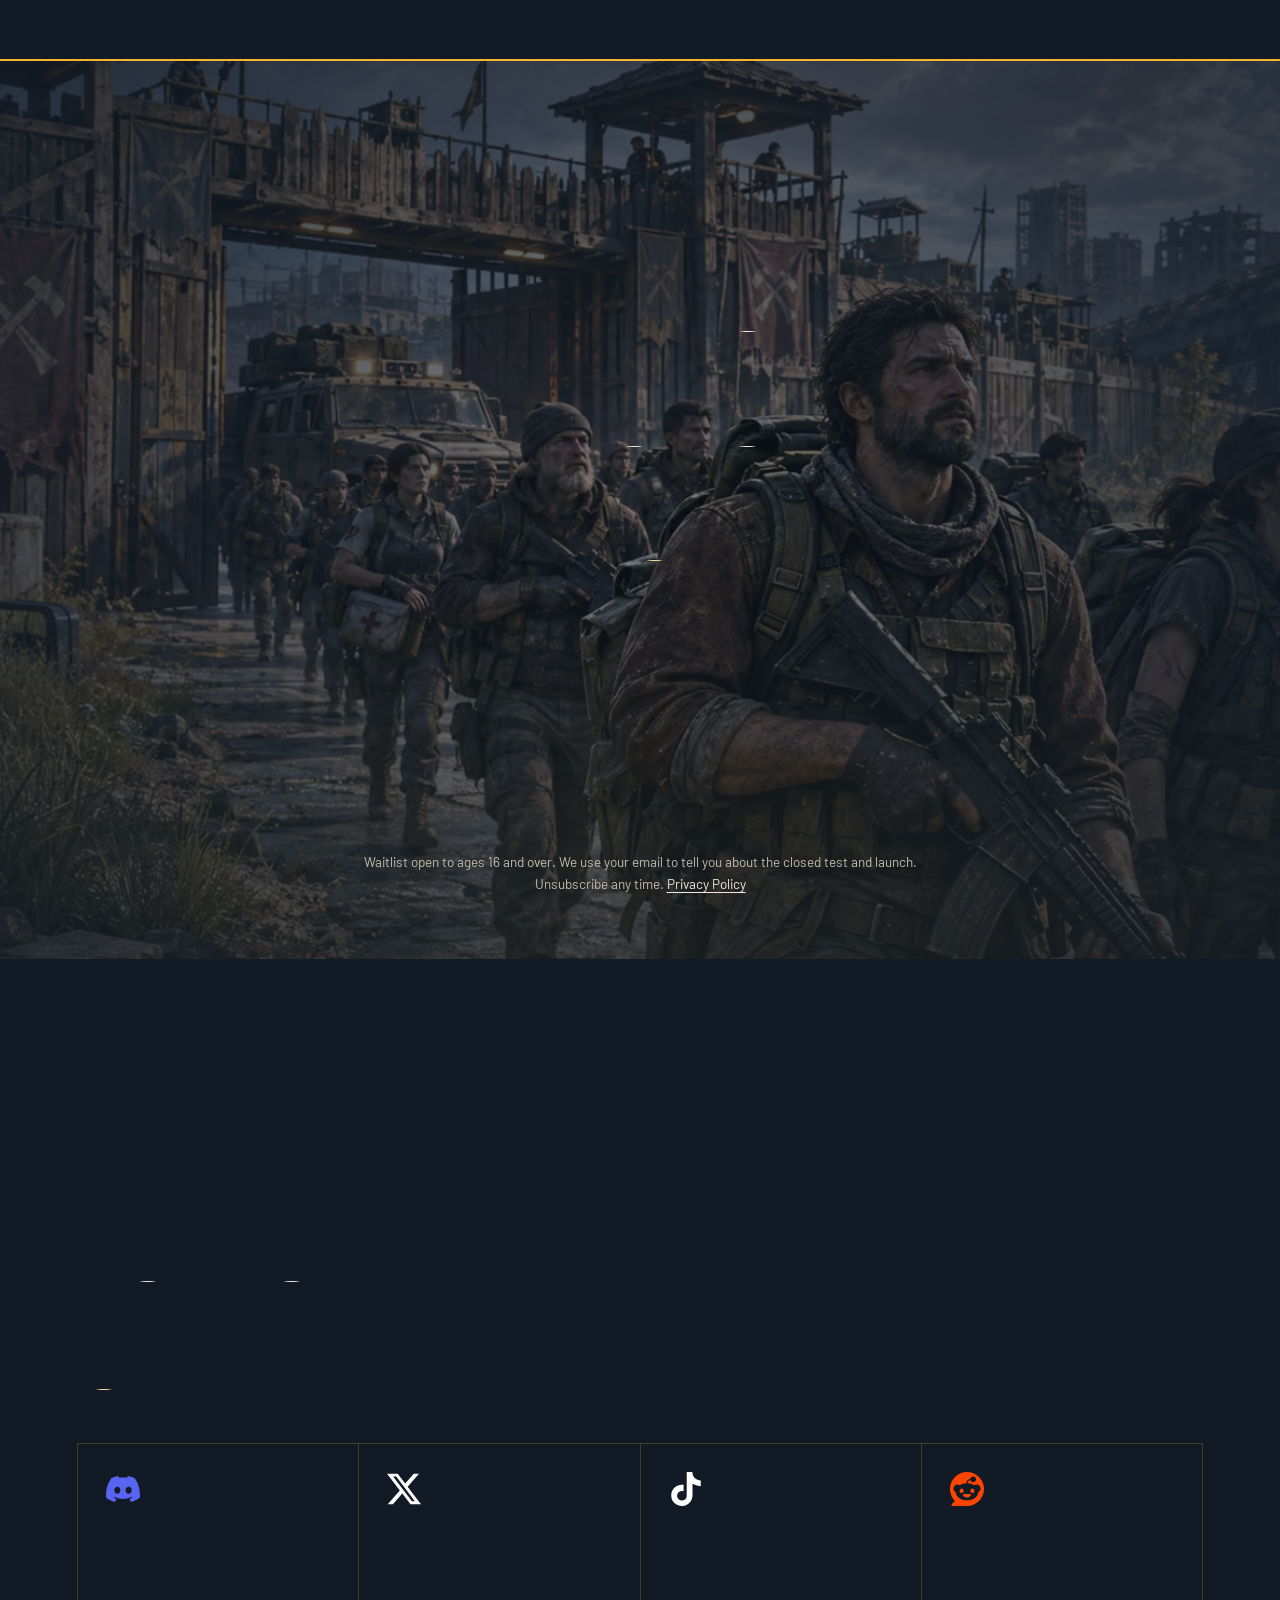
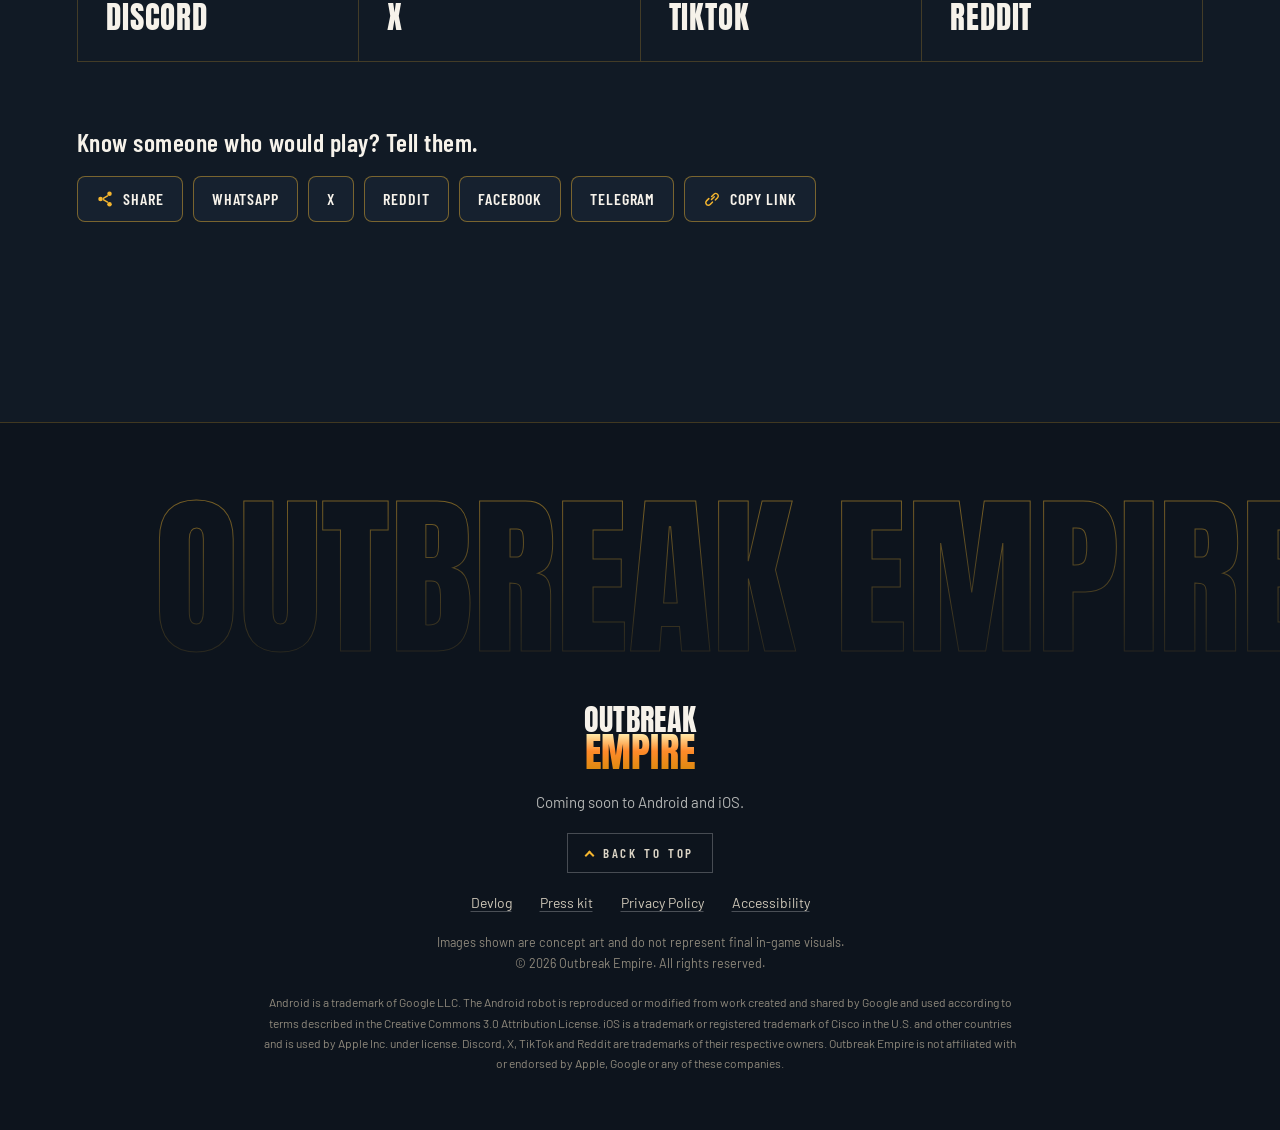
==== commit a0c56750: "הסרת המילה Ever מהשורה "בלי רכישות בתוך המשחק" מתחת לכפתור ההרשמה Co-Authored-By: Claude Sonnet 5.5 " ====
--- a/index.html
+++ b/index.html
@@ -169,7 +169,7 @@
       <p class="hero__sub">Build and grow your settlement in a ruined city. Survive a world overrun by the dead. Defend your walls, and attack the players who want what is yours.</p>
       <div class="hero__cta">
         <a class="btn btn--lg" href="https://docs.google.com/forms/d/e/1FAIpQLSfH-3bDS25boa_nsmfyrVO0cmh-lTgv2Yjuh53AL0fX4bEYbQ/viewform" target="_blank" rel="noopener"><span class="btn__t">Join the waitlist</span><span class="sr-only"> (opens in a new tab)</span></a>
-        <p class="cta__note">Free. No in&#8209;app purchases. Ever.</p>
+        <p class="cta__note">Free. No in&#8209;app purchases.</p>
         <div class="stores">
           <span class="store"><span class="ico ico--phone" aria-hidden="true"></span><span><small>Coming soon on</small>iOS</span></span>
           <span class="store"><span class="ico ico--android" aria-hidden="true"></span><span><small>Coming soon on</small>Android</span></span>
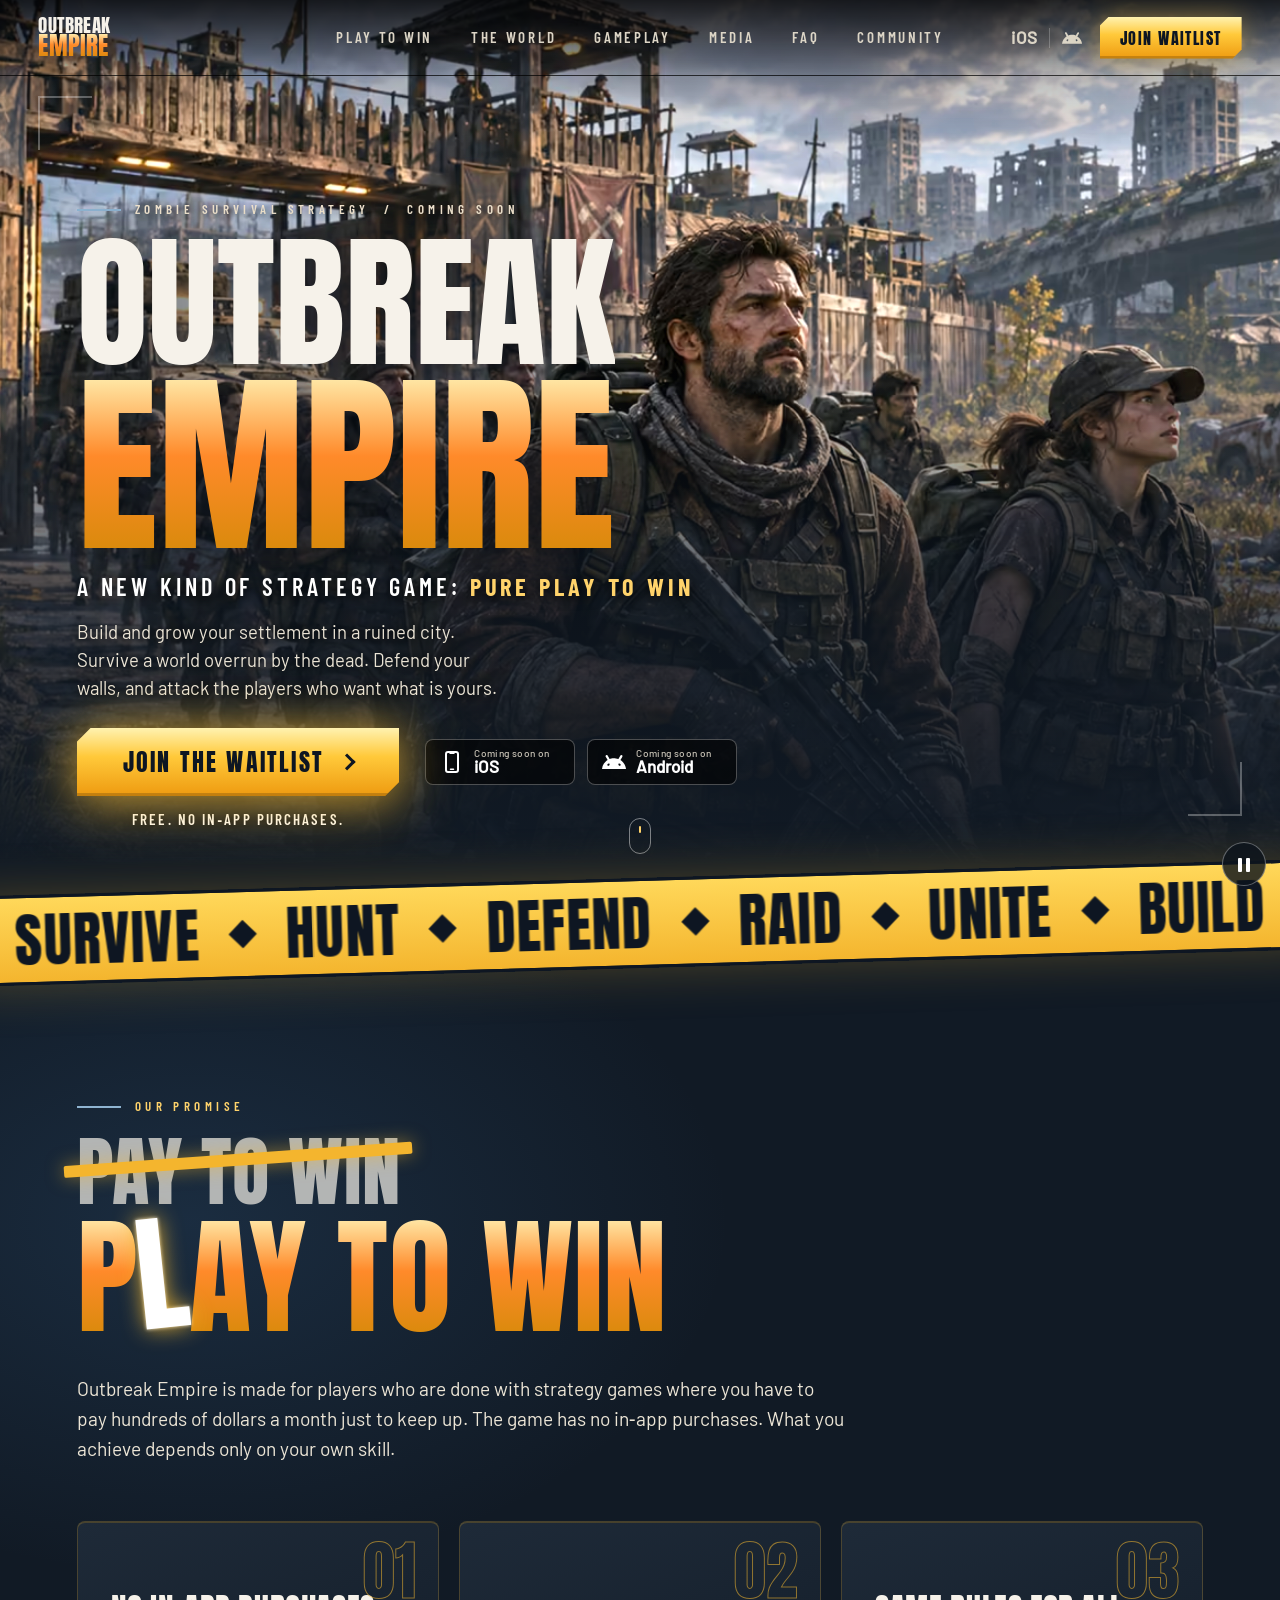
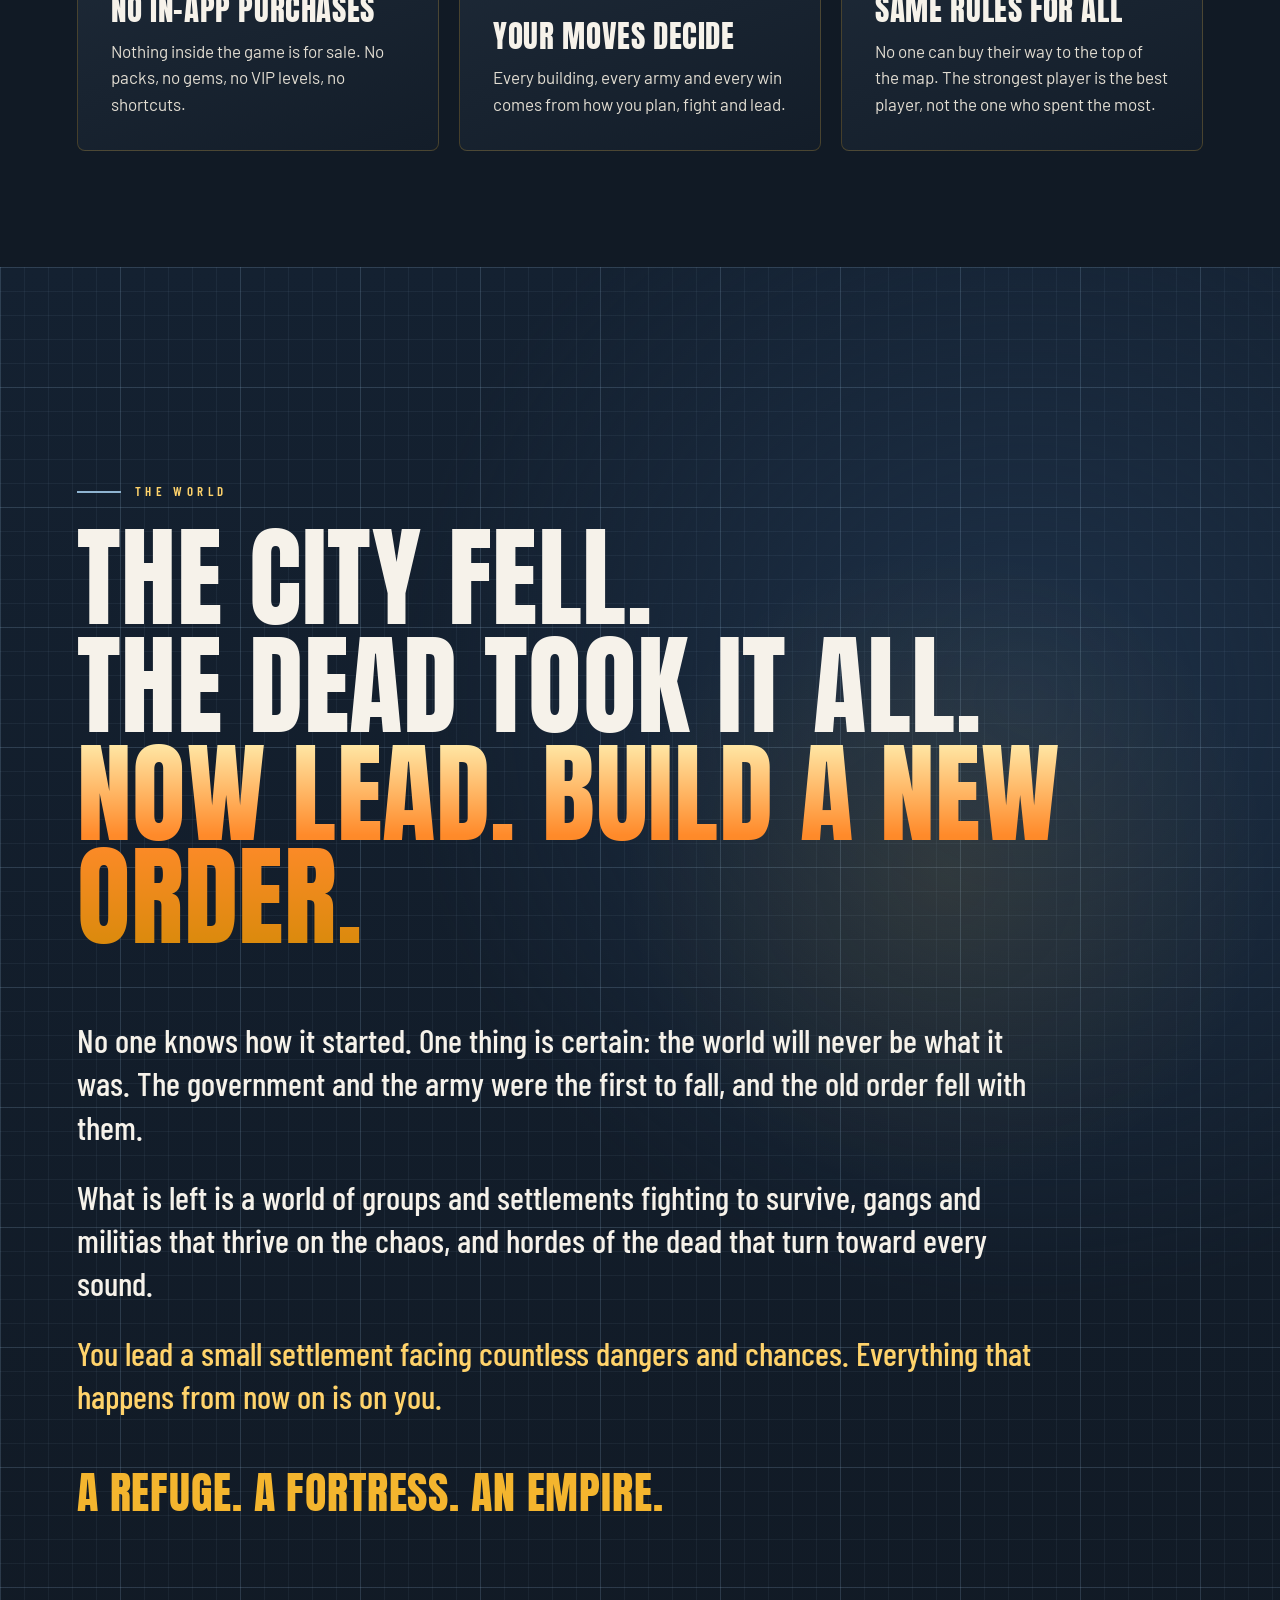
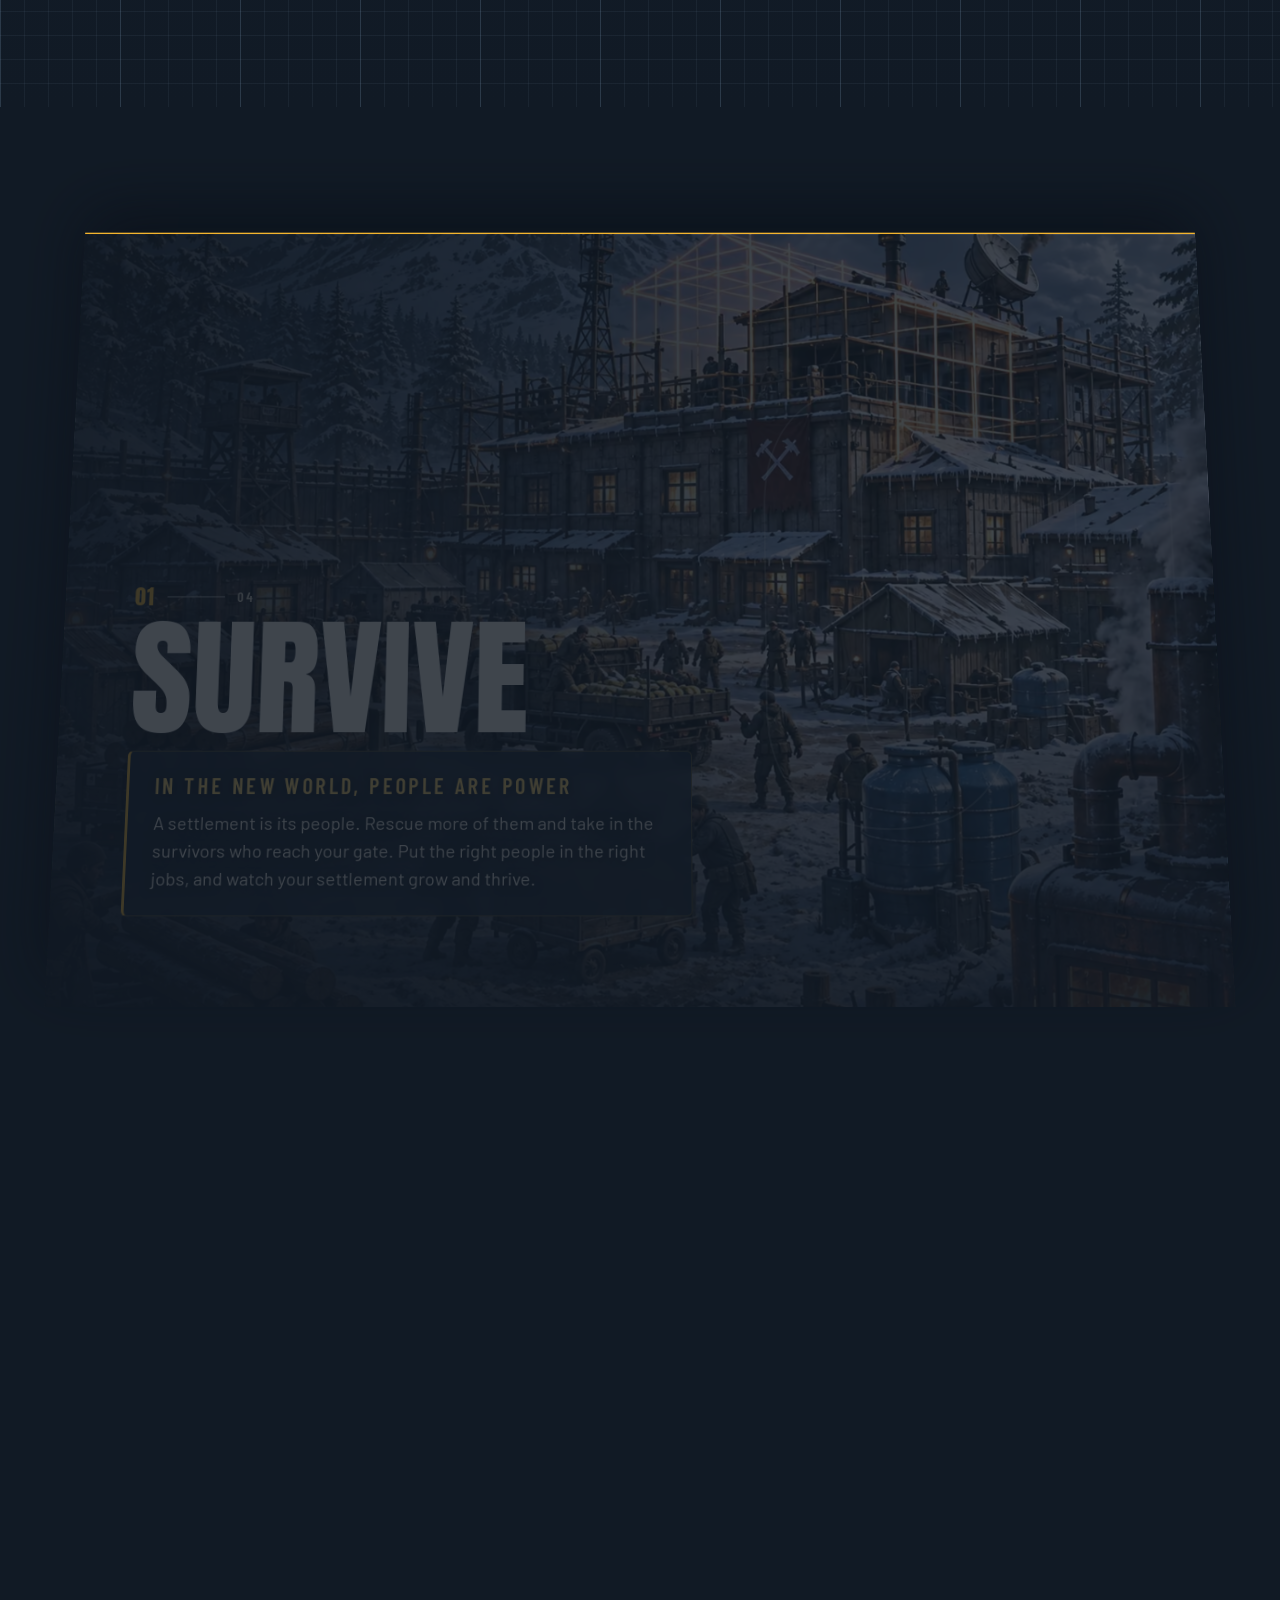
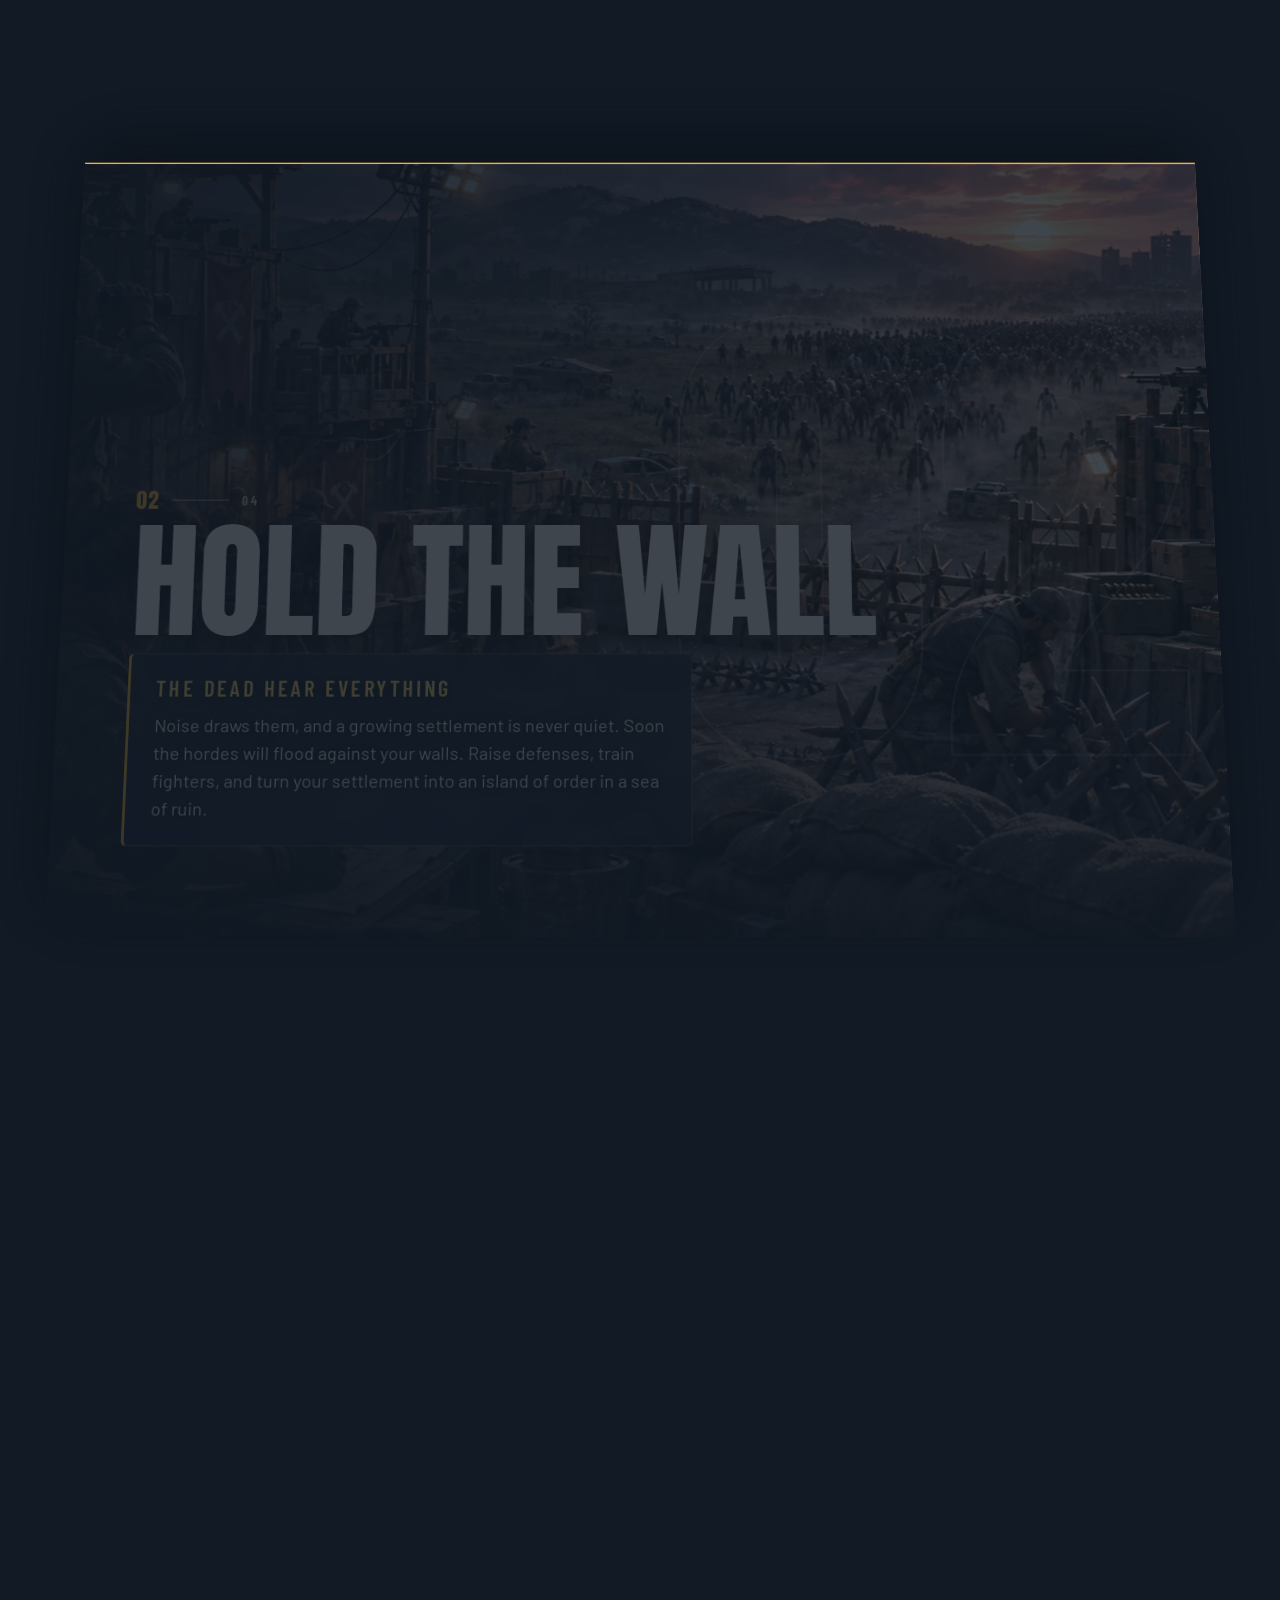
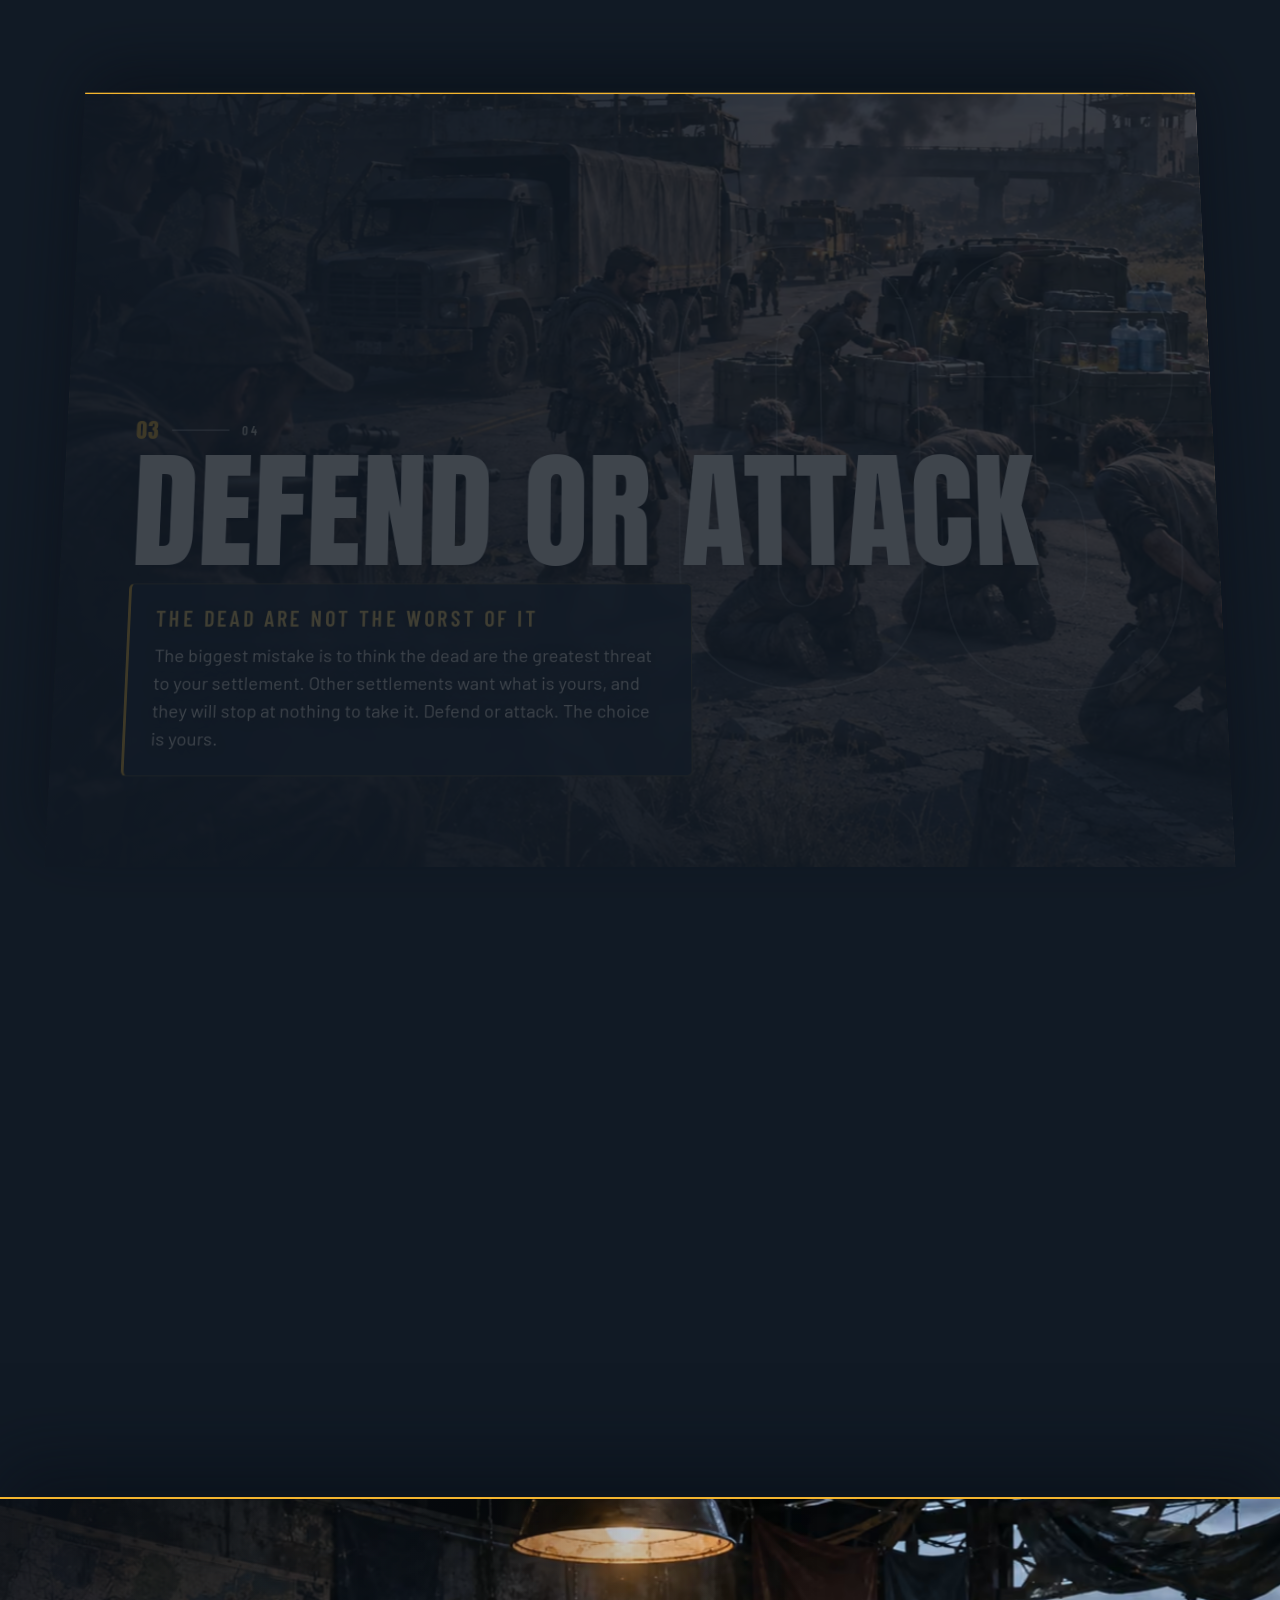
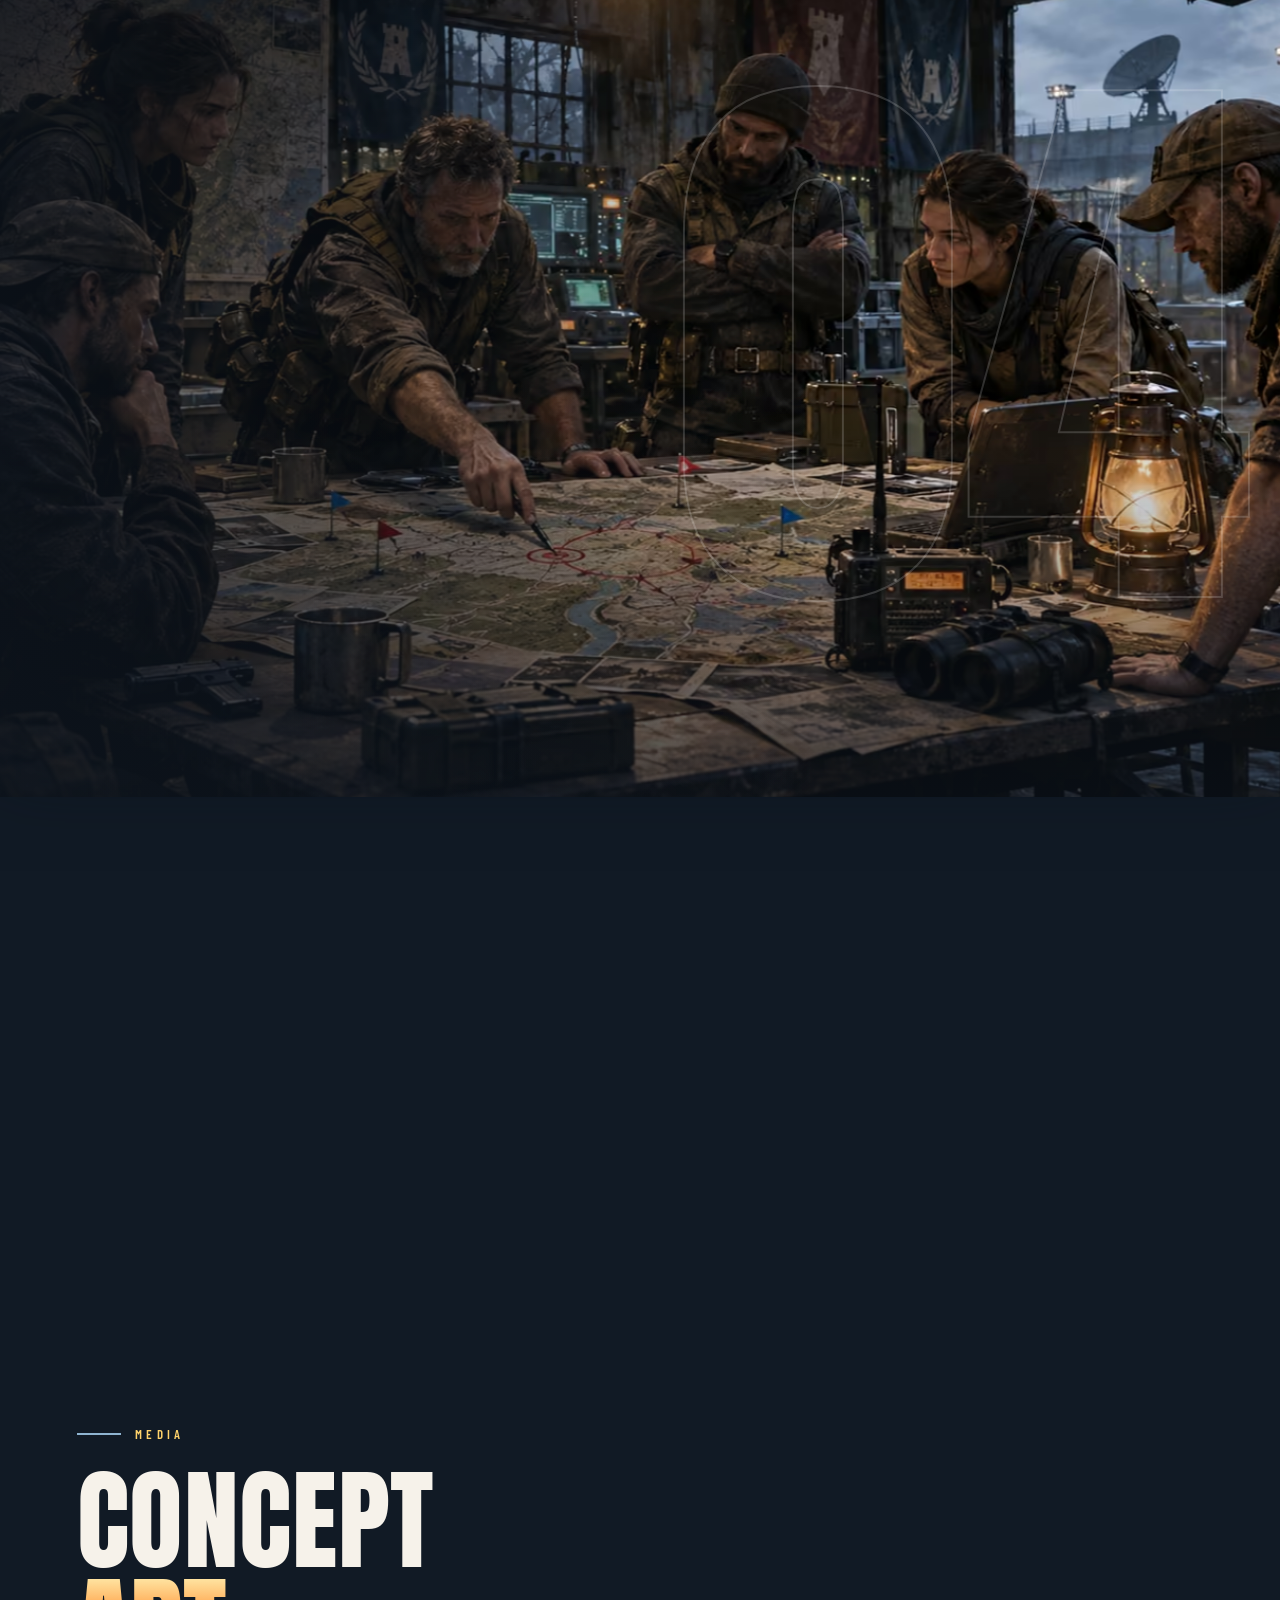
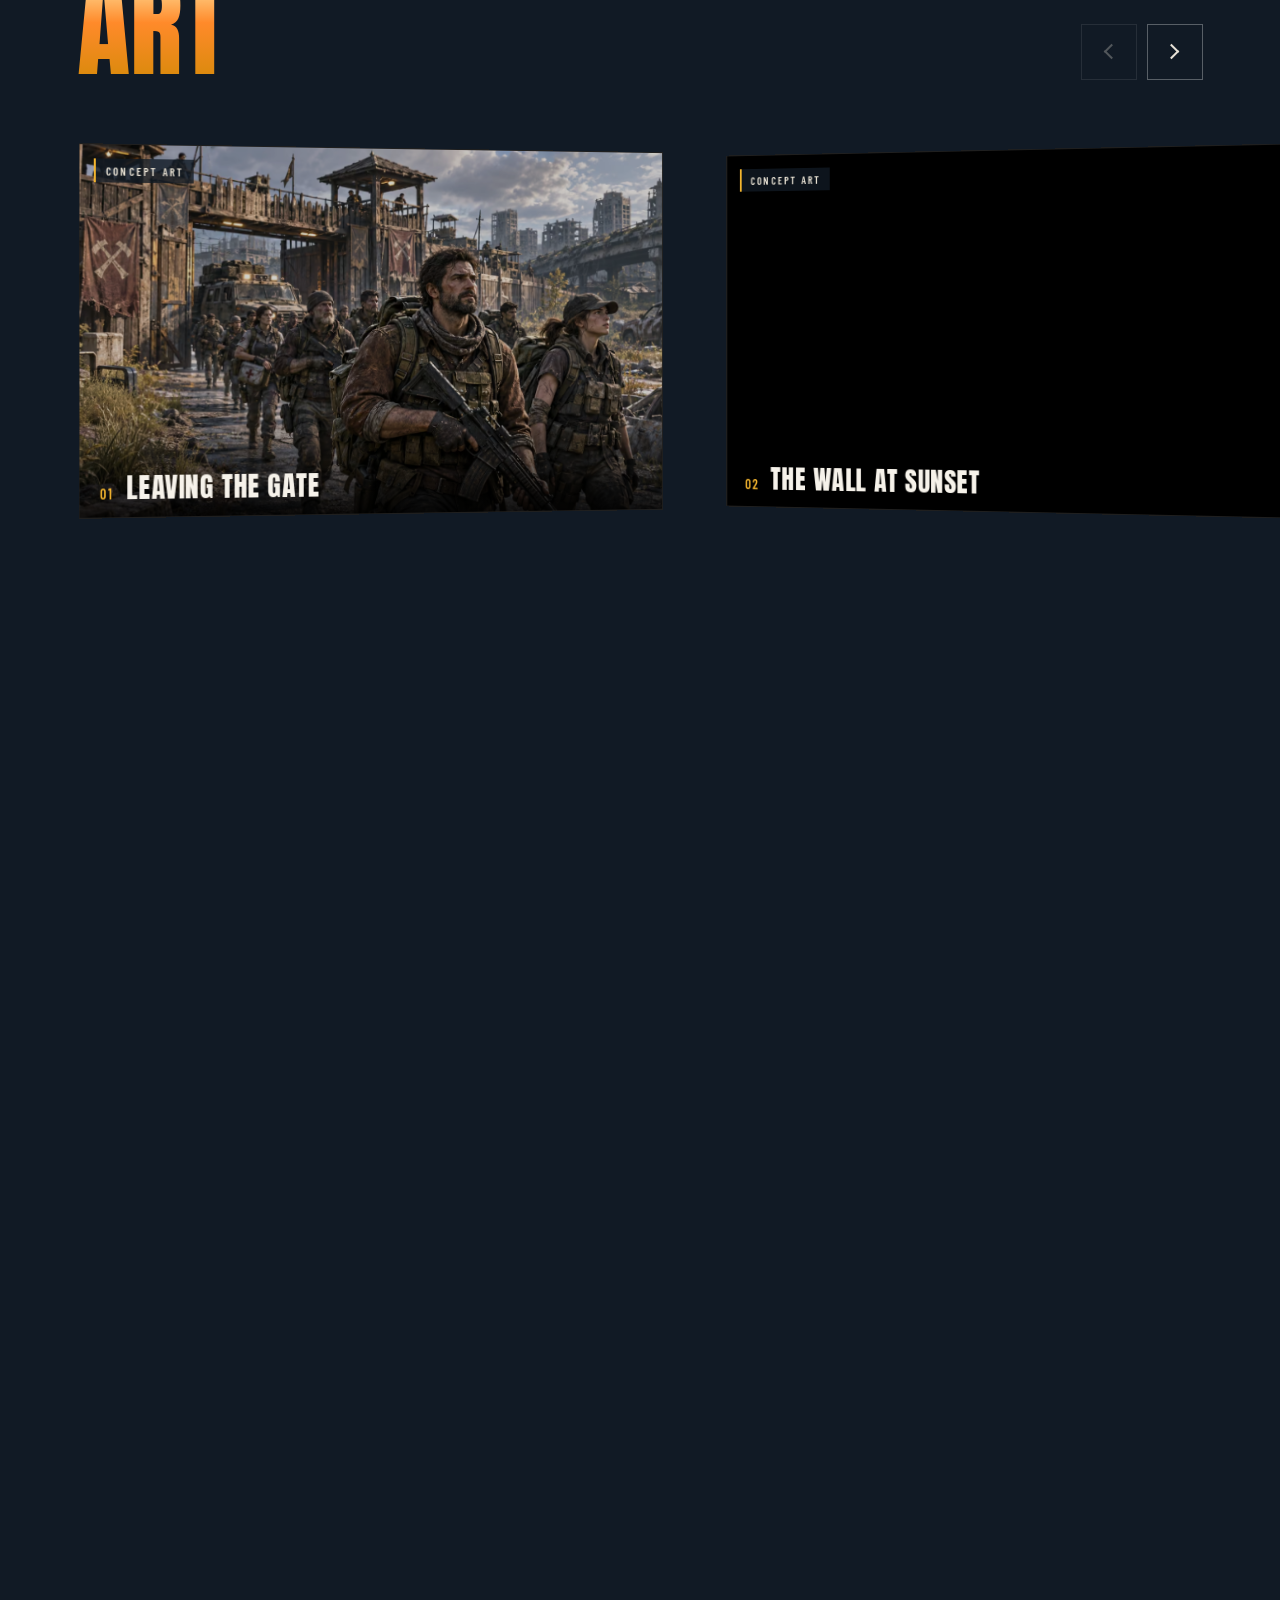
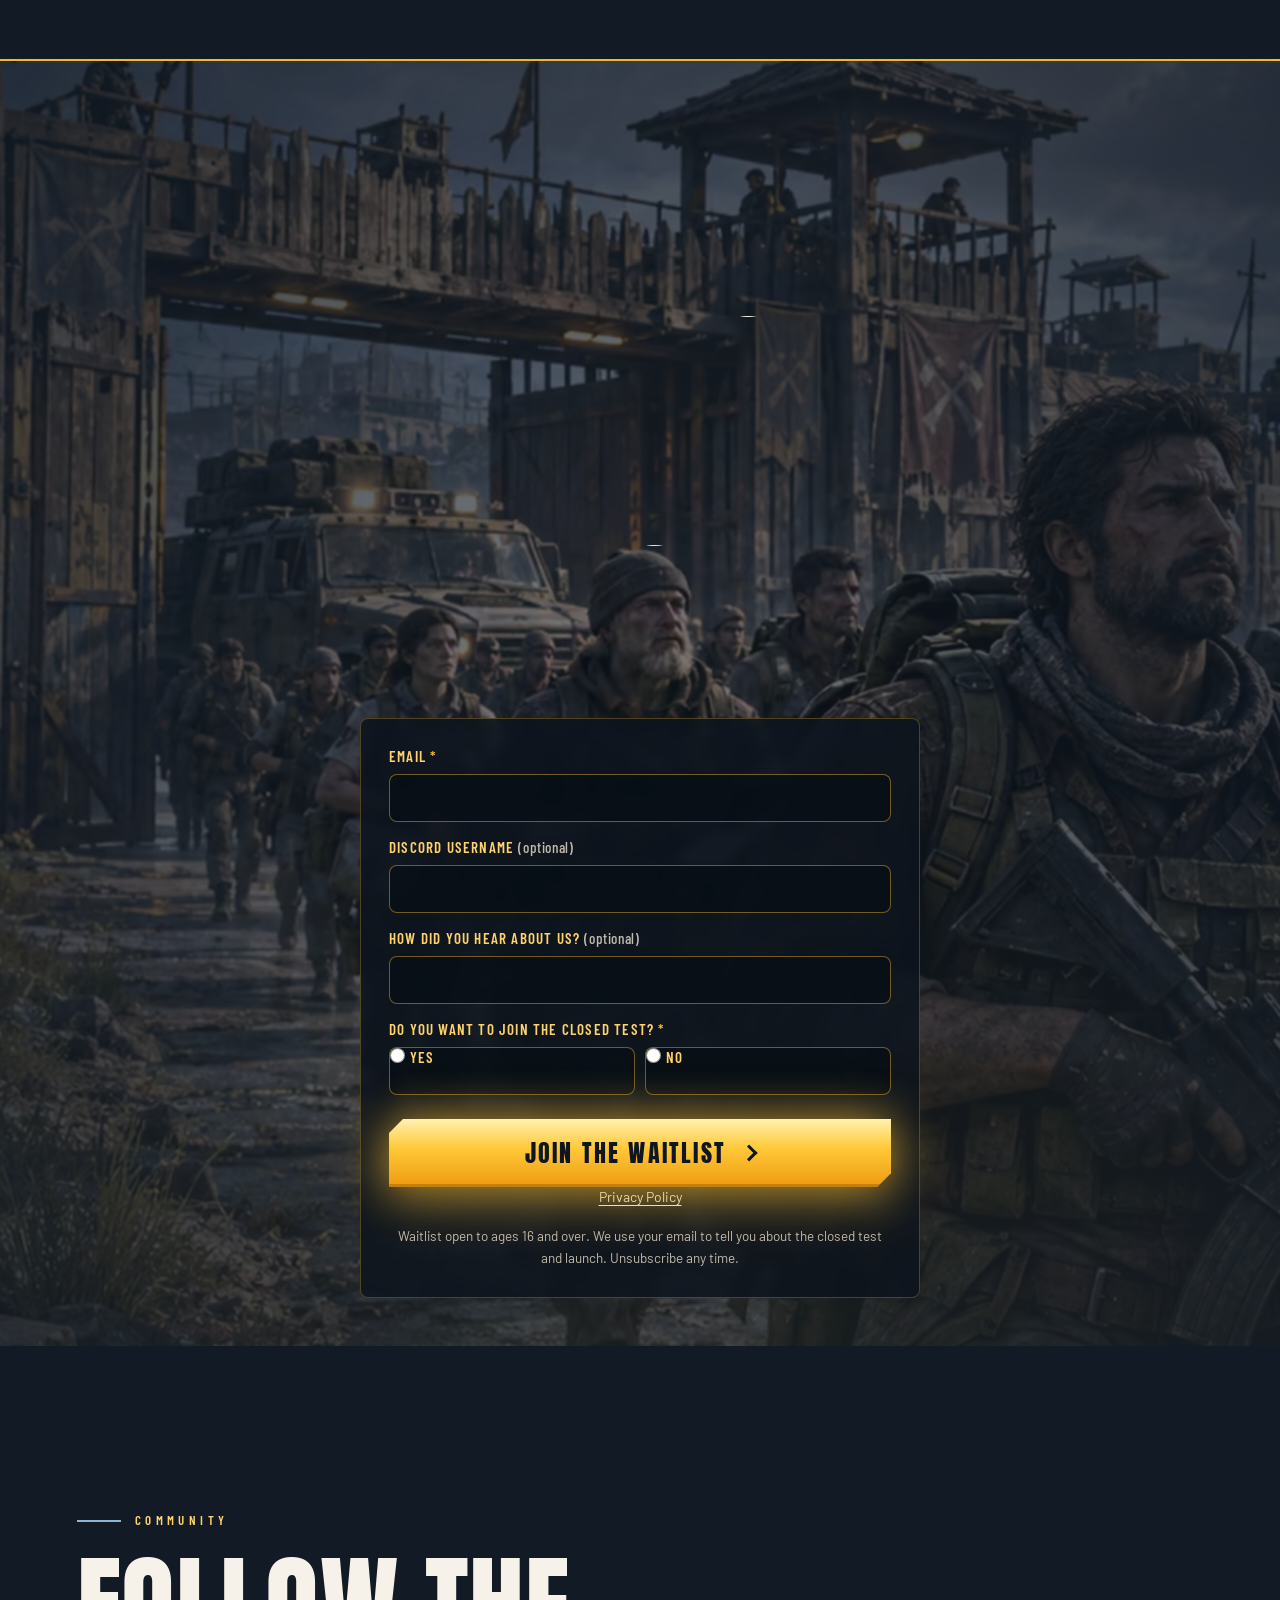
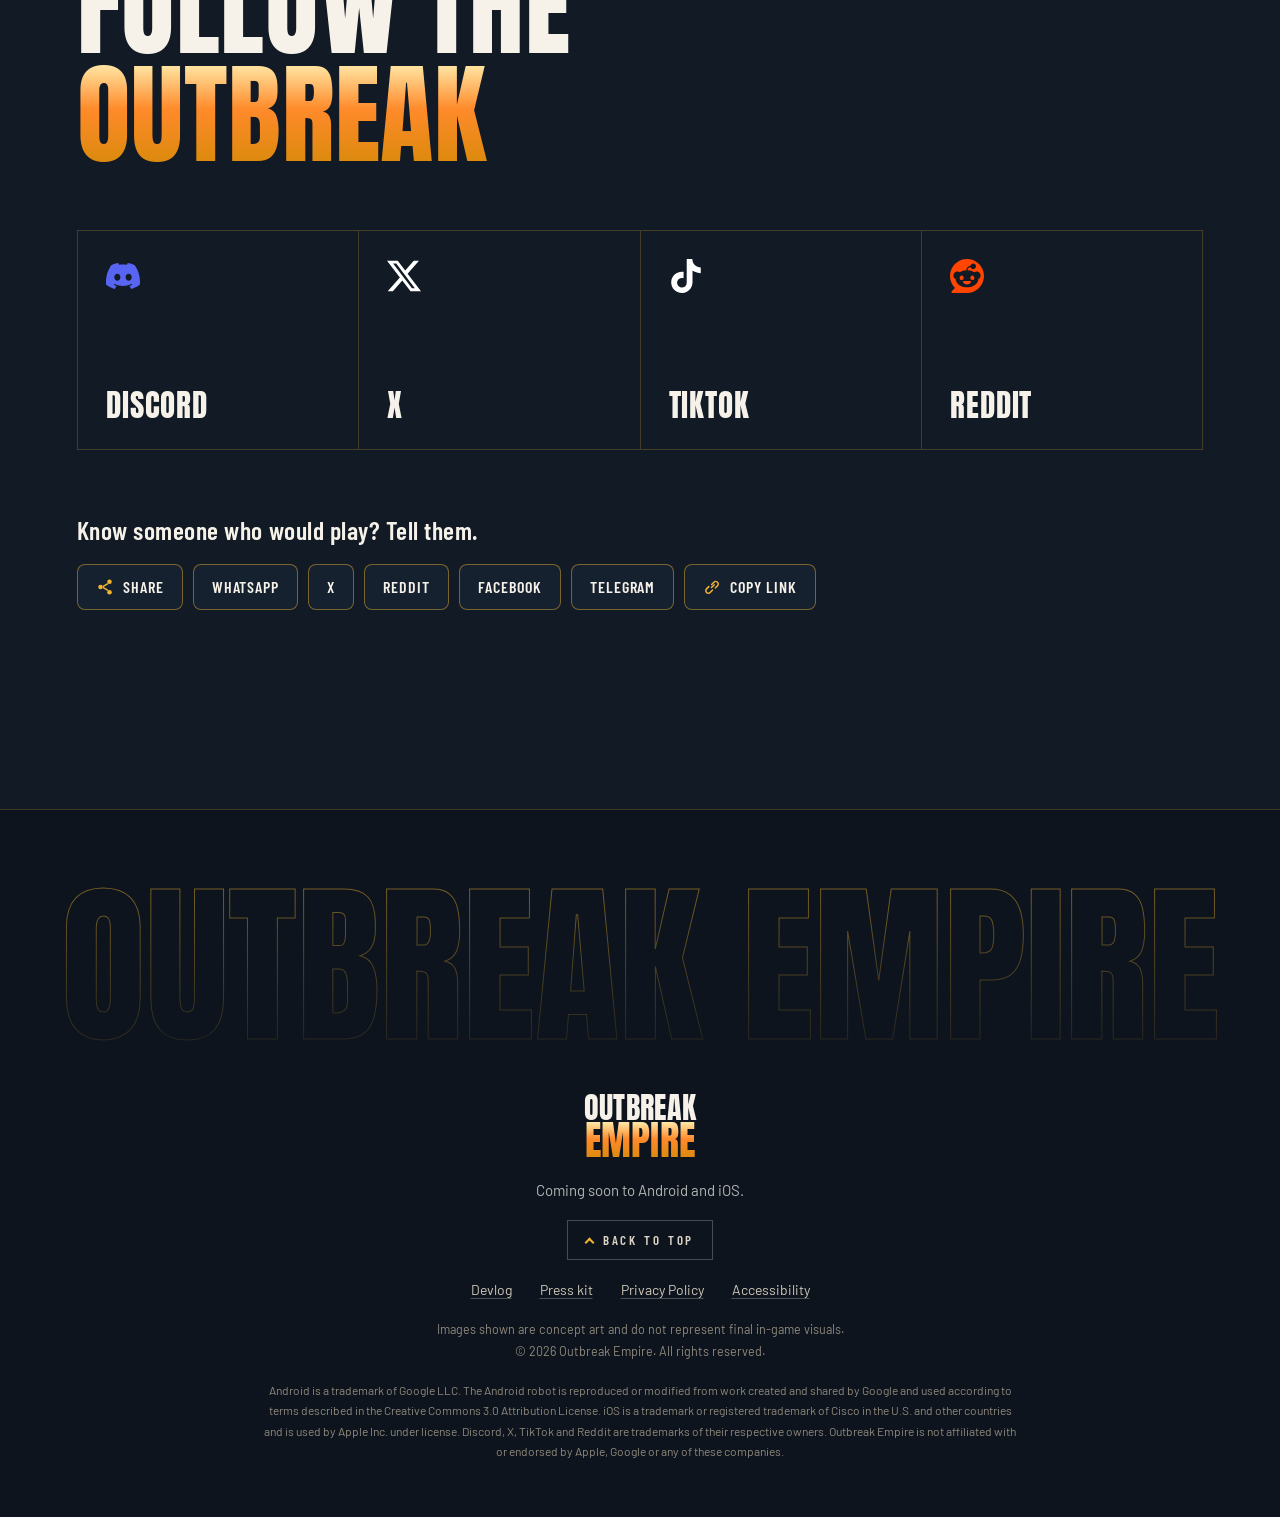
==== commit 8f25ac58: "Replace the Google Form links with an on-page waitlist signup. Visitors join from the closed-test se" ====
--- a/index.html
+++ b/index.html
@@ -144,7 +144,7 @@
       <span class="plat__ios" title="Coming soon on iOS" aria-hidden="true">iOS</span>
       <span class="plat__and" title="Coming soon on Android" aria-hidden="true"><span class="ico ico--android"></span><span class="plat__word">Android</span></span>
     </div>
-    <a class="btn btn--sm" href="https://docs.google.com/forms/d/e/1FAIpQLSfH-3bDS25boa_nsmfyrVO0cmh-lTgv2Yjuh53AL0fX4bEYbQ/viewform" target="_blank" rel="noopener"><span class="btn__t">Join waitlist</span><span class="sr-only"> (opens in a new tab)</span></a>
+    <a class="btn btn--sm" href="#signup"><span class="btn__t">Join waitlist</span></a>
     <button class="nav__menu" type="button" aria-expanded="false" aria-controls="menu" hidden><span class="sr-only">Menu</span><i aria-hidden="true"></i></button>
   </div>
 </header>
@@ -168,7 +168,7 @@
       <h2 class="hero__line">A new kind of strategy game: <b>pure play to win</b></h2>
       <p class="hero__sub">Build and grow your settlement in a ruined city. Survive a world overrun by the dead. Defend your walls, and attack the players who want what is yours.</p>
       <div class="hero__cta">
-        <a class="btn btn--lg" href="https://docs.google.com/forms/d/e/1FAIpQLSfH-3bDS25boa_nsmfyrVO0cmh-lTgv2Yjuh53AL0fX4bEYbQ/viewform" target="_blank" rel="noopener"><span class="btn__t">Join the waitlist</span><span class="sr-only"> (opens in a new tab)</span></a>
+        <a class="btn btn--lg" href="#signup"><span class="btn__t">Join the waitlist</span></a>
         <p class="cta__note">Free. No in&#8209;app purchases.</p>
         <div class="stores">
           <span class="store"><span class="ico ico--phone" aria-hidden="true"></span><span><small>Coming soon on</small>iOS</span></span>
@@ -360,17 +360,54 @@
   </section>
 
   <!-- PRE-REGISTER -->
-  <section class="pre" id="signup">
+  <section class="pre" aria-labelledby="closed-h">
     <div class="pre__bg" aria-hidden="true">
       <picture><source type="image/avif" srcset="images/hero-800.avif 800w, images/hero-1600.avif 1600w" sizes="(max-aspect-ratio: 1/1) 178vh, 100vw"><img src="images/hero-800.webp" srcset="images/hero-800.webp 800w, images/hero-1600.webp 1600w" sizes="(max-aspect-ratio: 1/1) 178vh, 100vw" alt="Survivors leaving the settlement gate at dusk" loading="lazy" decoding="async" width="800" height="450"></picture>
     </div>
     <canvas class="fx" data-fx="embers" aria-hidden="true"></canvas>
     <div class="pre__in">
       <p class="kicker rv"><i aria-hidden="true"></i>Closed test</p>
-      <h2 class="head head--xl rv"><span class="ln"><span>Be first</span></span> <span class="ln"><span>through</span></span> <span class="ln ln--fire"><span>the gate</span></span></h2>
+      <h2 class="head head--xl rv" id="closed-h"><span class="ln"><span>Be first</span></span> <span class="ln"><span>through</span></span> <span class="ln ln--fire"><span>the gate</span></span></h2>
       <p class="pre__lead rv">The closed test comes first, and we invite its players from the waitlist. Join now and be among the first to hear when the gate opens.</p>
-      <div class="pre__cta rv"><a class="btn btn--lg btn--xl" href="https://docs.google.com/forms/d/e/1FAIpQLSfH-3bDS25boa_nsmfyrVO0cmh-lTgv2Yjuh53AL0fX4bEYbQ/viewform" target="_blank" rel="noopener"><span class="btn__t">Join the waitlist</span><span class="sr-only"> (opens in a new tab)</span></a></div>
-      <p class="pre__note">Waitlist open to ages 16 and over. We use your email to tell you about the closed test and launch. Unsubscribe any time. <a href="privacy.html">Privacy Policy</a></p>
+      <div class="wait" id="signup">
+        <form class="wait__form" id="waitlist" method="post" action="#signup" novalidate>
+          <div class="wait__hp" aria-hidden="true">
+            <label for="wait-hp">Company</label>
+            <input id="wait-hp" name="oe_hp" type="text" tabindex="-1" autocomplete="off">
+          </div>
+          <div class="wait__field">
+            <label for="wait-email">Email <span class="wait__req" aria-hidden="true">*</span><span class="sr-only"> required</span></label>
+            <input id="wait-email" name="email" type="email" inputmode="email" autocomplete="email" maxlength="254" spellcheck="false" required aria-required="true" aria-describedby="wait-email-err">
+            <p class="wait__err" id="wait-email-err" hidden></p>
+          </div>
+          <div class="wait__field">
+            <label for="wait-discord">Discord username <span class="wait__opt">(optional)</span></label>
+            <input id="wait-discord" name="discord" type="text" autocomplete="off" maxlength="100" dir="auto">
+          </div>
+          <div class="wait__field">
+            <label for="wait-heard">How did you hear about us? <span class="wait__opt">(optional)</span></label>
+            <input id="wait-heard" name="heard" type="text" autocomplete="off" maxlength="400" dir="auto">
+          </div>
+          <fieldset class="wait__field wait__test" aria-required="true" aria-describedby="wait-closed-err">
+            <legend>Do you want to join the closed test? <span class="wait__req" aria-hidden="true">*</span><span class="sr-only"> required</span></legend>
+            <div class="wait__choices">
+              <label class="wait__choice"><input type="radio" name="closed" value="Yes" required> <span>Yes</span></label>
+              <label class="wait__choice"><input type="radio" name="closed" value="No" required> <span>No</span></label>
+            </div>
+            <p class="wait__err" id="wait-closed-err" hidden></p>
+          </fieldset>
+          <p class="wait__err" id="wait-net" role="alert" hidden>We could not send your signup. Check your connection and try again.</p>
+          <div class="wait__actions">
+            <button class="btn btn--lg wait__send" type="submit"><span class="btn__t">Join the waitlist</span></button>
+          </div>
+        </form>
+        <div class="wait__thanks" id="wait-thanks" role="status" tabindex="-1" hidden>
+          <h3>You're on the list</h3>
+          <p>Thank you. We'll email you when there's news.</p>
+        </div>
+        <p class="wait__privacy"><a href="privacy.html">Privacy Policy</a></p>
+        <p class="pre__note">Waitlist open to ages 16 and over. We use your email to tell you about the closed test and launch. Unsubscribe any time.</p>
+      </div>
     </div>
   </section>
 
@@ -422,7 +459,7 @@
 
 
 <div class="dock" aria-hidden="true">
-  <a class="btn btn--dock" href="https://docs.google.com/forms/d/e/1FAIpQLSfH-3bDS25boa_nsmfyrVO0cmh-lTgv2Yjuh53AL0fX4bEYbQ/viewform" target="_blank" rel="noopener" tabindex="-1"><span class="btn__t">Join the waitlist</span></a>
+  <a class="btn btn--dock" href="#signup" tabindex="-1"><span class="btn__t">Join the waitlist</span></a>
 </div>
 
 <dialog class="lb" aria-label="Image viewer">
--- a/style.css
+++ b/style.css
@@ -402,16 +402,49 @@
 .pre__bg { position: absolute; inset: 0; z-index: -1; }
 .pre__bg img { width: 100%; height: 100%; object-fit: cover; object-position: 30% 30%; transform: scale(calc(1.28 - var(--pp, 1) * .2)); will-change: transform; }
 .pre__bg::after { content: ""; position: absolute; inset: 0; background: radial-gradient(70% 80% at 50% 50%, rgba(17,26,37,.55), rgba(17,26,37,.88)), linear-gradient(0deg, rgba(244,184,48,.18), rgba(244,184,48,0) 42%); }
-.pre__in { display: flex; flex-direction: column; align-items: center; max-width: 1300px; }
+.pre__in { display: flex; flex-direction: column; align-items: center; width: 100%; max-width: 1300px; }
 .pre .head { margin-top: 18px; }
 .pre .head--xl { font-size: clamp(54px, min(12.5vw, 13vh), 196px); }
 .pre__lead { margin: clamp(22px, 3vw, 36px) auto clamp(28px, 3.4vw, 44px); max-width: 620px; color: #e9e2d3; font-size: clamp(17px, 1.7vw, 21px); }
-.pre__cta { position: relative; display: inline-block; }
-.pre__cta::before, .pre__cta::after { content: ""; position: absolute; inset: 0; z-index: -1; border: 2px solid var(--orange); opacity: 0; animation: ring 3s var(--ease) infinite; pointer-events: none; }
-.pre__cta::after { animation-delay: 1.5s; }
-@keyframes ring { 0% { opacity: .7; transform: scale(1); } 100% { opacity: 0; transform: scale(1.35, 1.9); } }
-.pre .pre__note { margin: 30px auto 0; max-width: 620px; font-size: 13.5px; color: #c2bbad; }
-.pre__note a { color: #f0e9da; text-decoration: underline; text-underline-offset: 3px; }
+.pre .pre__note { margin: 18px auto 0; max-width: 620px; font-size: 13.5px; color: #c2bbad; }
+.pre__note a, .wait__privacy a { color: #f0e9da; text-decoration: underline; text-underline-offset: 3px; }
+
+/* ---------- waitlist form (on the page; answers still go to the existing sheet) ---------- */
+#signup { scroll-margin-top: 88px; }
+.wait { position: relative; width: min(100%, 560px); min-width: 0; margin: 0 auto; padding: clamp(18px, 3vw, 28px); text-align: left;
+  background: rgba(13,20,29,.84); border: 1px solid rgba(244,184,48,.28); border-radius: 8px; -webkit-backdrop-filter: blur(6px); backdrop-filter: blur(6px); }
+.wait__form { margin: 0; }
+.wait__hp { position: absolute; width: 1px; height: 1px; margin: -1px; padding: 0; overflow: hidden; clip: rect(0 0 0 0); white-space: nowrap; border: 0; }
+.wait__field { margin: 0 0 16px; border: 0; padding: 0; min-inline-size: 0; }
+.wait label, .wait legend { display: block; width: 100%; margin: 0 0 8px; padding: 0; float: none; font: 600 15px/1.25 var(--cond); letter-spacing: .08em; text-transform: uppercase; color: var(--hi); }
+.wait__req { color: var(--orange); letter-spacing: 0; }
+.wait__opt { letter-spacing: .04em; text-transform: none; font-weight: 500; color: #c2bbad; }
+.wait input[type="email"], .wait input[type="text"] {
+  display: block; width: 100%; min-height: 48px; padding: 12px 14px;
+  border: 1px solid rgba(244,184,48,.45); border-radius: 8px;
+  background: rgba(8,14,22,.72); color: var(--ink); font: 400 16px/1.4 var(--sans);
+}
+.wait input[type="email"] { direction: ltr; }
+.wait input:-webkit-autofill { -webkit-text-fill-color: var(--ink); caret-color: var(--ink); box-shadow: 0 0 0 1000px #131d29 inset; }
+.wait__choices { display: flex; gap: 10px; }
+.wait__choice { flex: 1; display: flex; align-items: center; gap: 10px; min-height: 48px; margin: 0; padding: 10px 14px; border: 1px solid rgba(244,184,48,.45); border-radius: 8px; background: rgba(8,14,22,.72);
+  font: 600 18px/1 var(--cond); letter-spacing: .08em; text-transform: uppercase; color: var(--ink); cursor: pointer; }
+.wait__choice input { width: 1.15em; height: 1.15em; margin: 0; accent-color: #f4b52e; flex: none; }
+.wait__choice:has(:checked) { border-color: var(--hi); background: rgba(244,184,48,.28); color: var(--hi); box-shadow: inset 0 0 0 1px var(--orange); }
+.wait input[aria-invalid="true"], .wait__test[aria-invalid="true"] .wait__choice { border-color: #ffb199; }
+.wait__err { margin: 8px 0 0; color: #ffd2c2; font-size: 15px; line-height: 1.4; }
+.wait__err[hidden] { display: none; }
+.wait__actions { display: flex; flex-direction: column; align-items: center; gap: 14px; margin-top: 6px; }
+.wait__send { width: 100%; border: 0; cursor: pointer; }
+.wait__send:disabled, .wait__send:disabled:hover { opacity: .55; cursor: progress; transform: none; filter: none; animation: none; }
+.js:not(.still) .wait__send:disabled, .js:not(.still) .wait__send:disabled::after { animation: none; }
+.wait__privacy { margin: 0; font-size: 14px; line-height: 1.4; text-align: center; }
+.wait__thanks { text-align: center; padding: 8px 4px 2px; }
+.wait__thanks[hidden] { display: none; }
+.wait__thanks h3 { margin: 0 0 10px; font: 400 clamp(32px, 5vw, 48px)/1 var(--disp); text-transform: uppercase; letter-spacing: .02em; color: var(--ink); }
+.wait__thanks p { color: #e9e2d3; font-size: 17px; }
+.wait .pre__note { text-align: center; }
+@media (max-width: 380px) { .wait__choices { flex-direction: column; } .wait__send.btn--lg { padding: 18px 16px; font-size: 18px; } }
 @media (orientation: landscape) and (max-height: 560px) {
   .pre { padding: 72px 20px 20px; } .pre .head--xl { font-size: min(7.4vw, 17vh); } .pre .head--xl .ln { display: inline-block; vertical-align: top; }
   .pre__lead { margin: 12px auto 16px; font-size: 15px; } .pre .pre__note { margin-top: 14px; font-size: 12.5px; }
@@ -523,7 +556,6 @@
 .js .rv:not(.head) { opacity: 0; transform: translateY(30px); transition: opacity 1.1s var(--ease), transform 1.1s var(--ease); }
 .js .rv.in:not(.head) { opacity: 1; transform: none; }
 .js .world__end.rv, .js .pre__lead.rv { transition-delay: .15s; }
-.js .pre__cta.rv { transition-delay: .28s; }
 
 /* ---------- motion off: the switch on the page, or the device setting ---------- */
 .still *, .still *::before, .still *::after { animation: none !important; transition: none !important; }
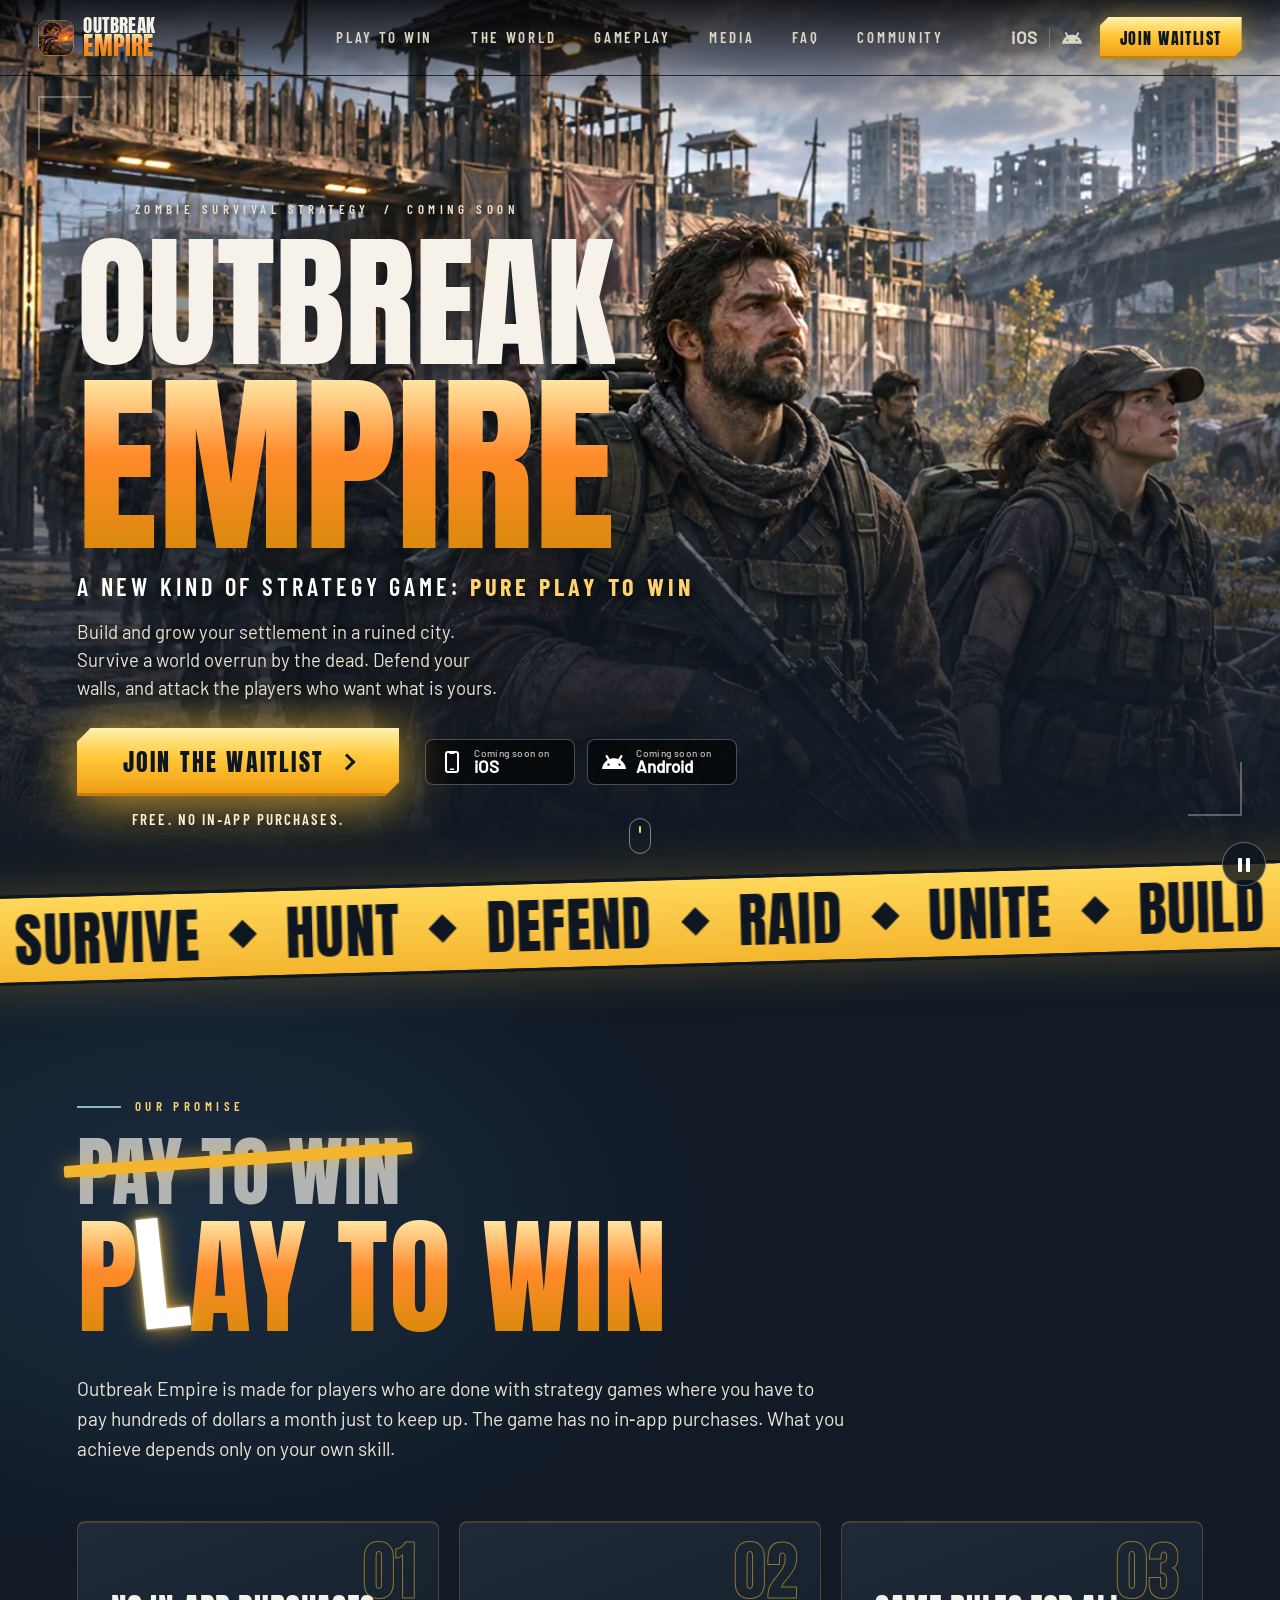
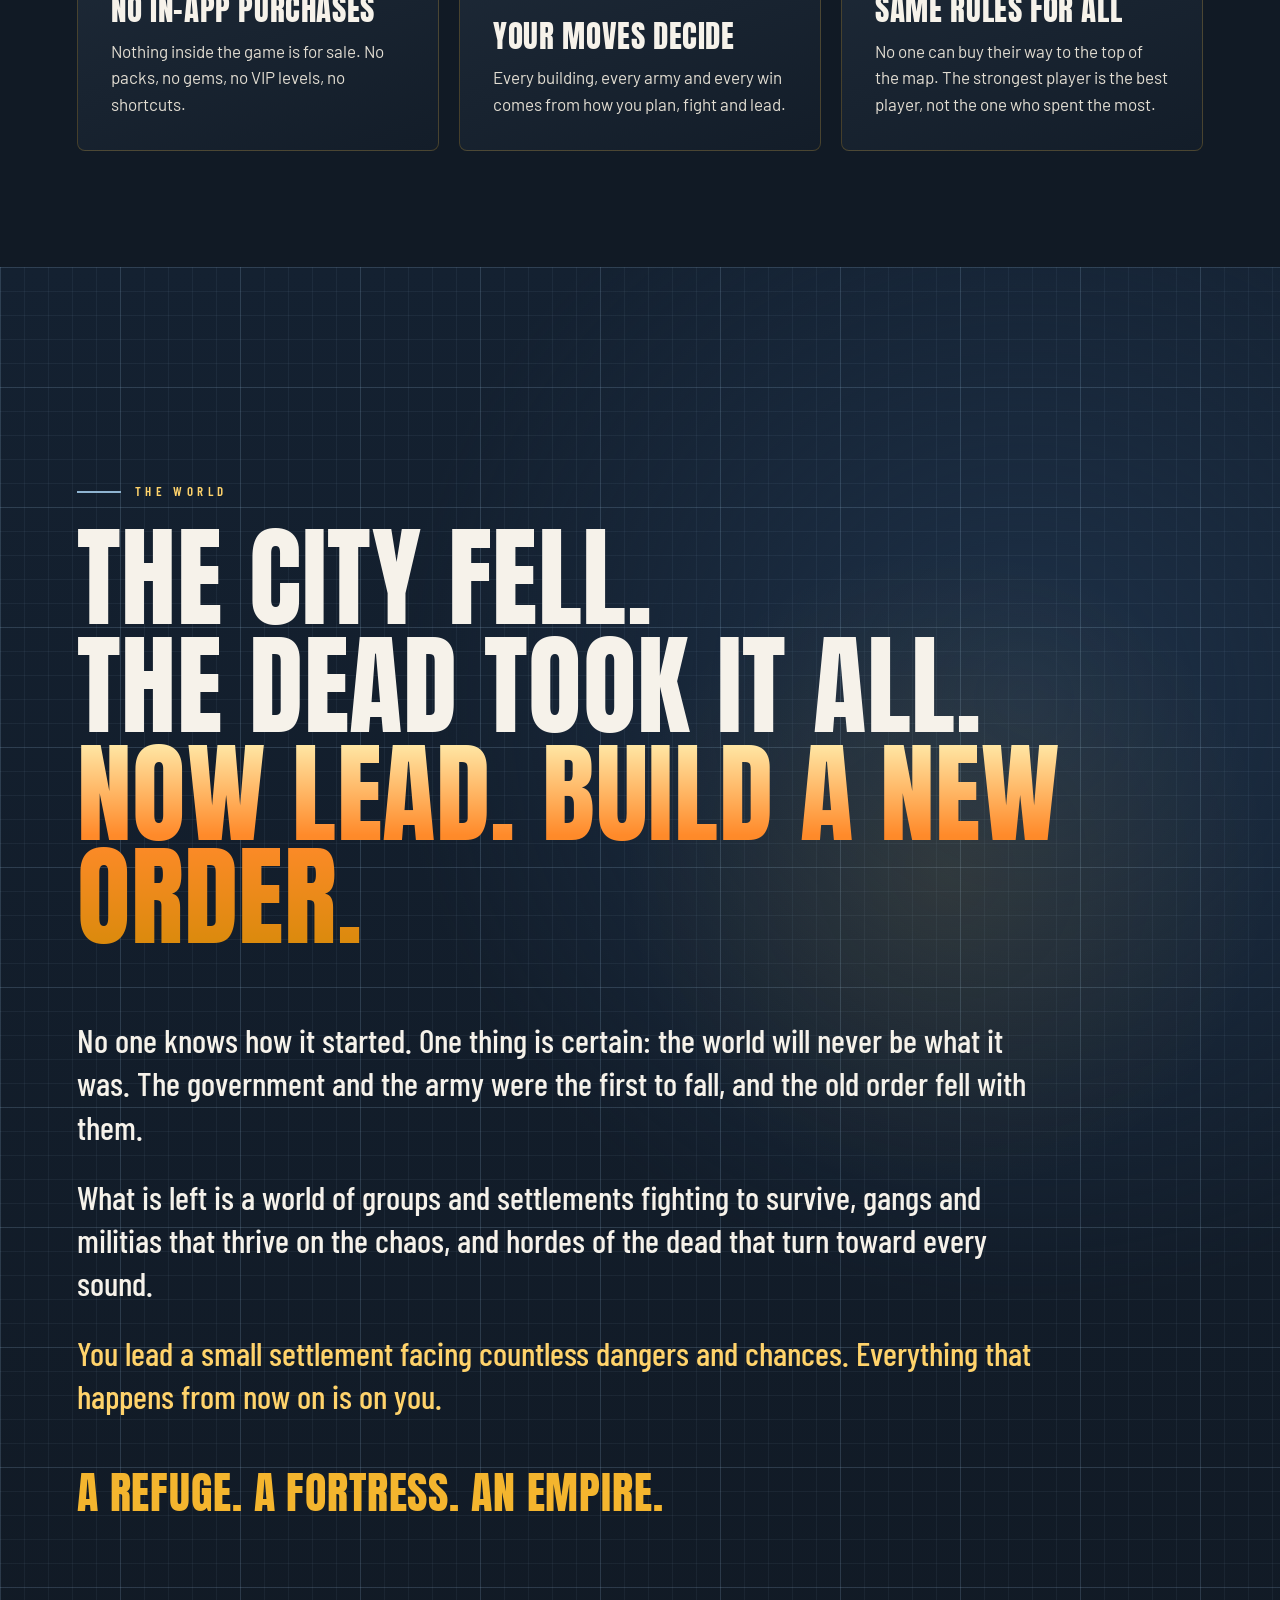
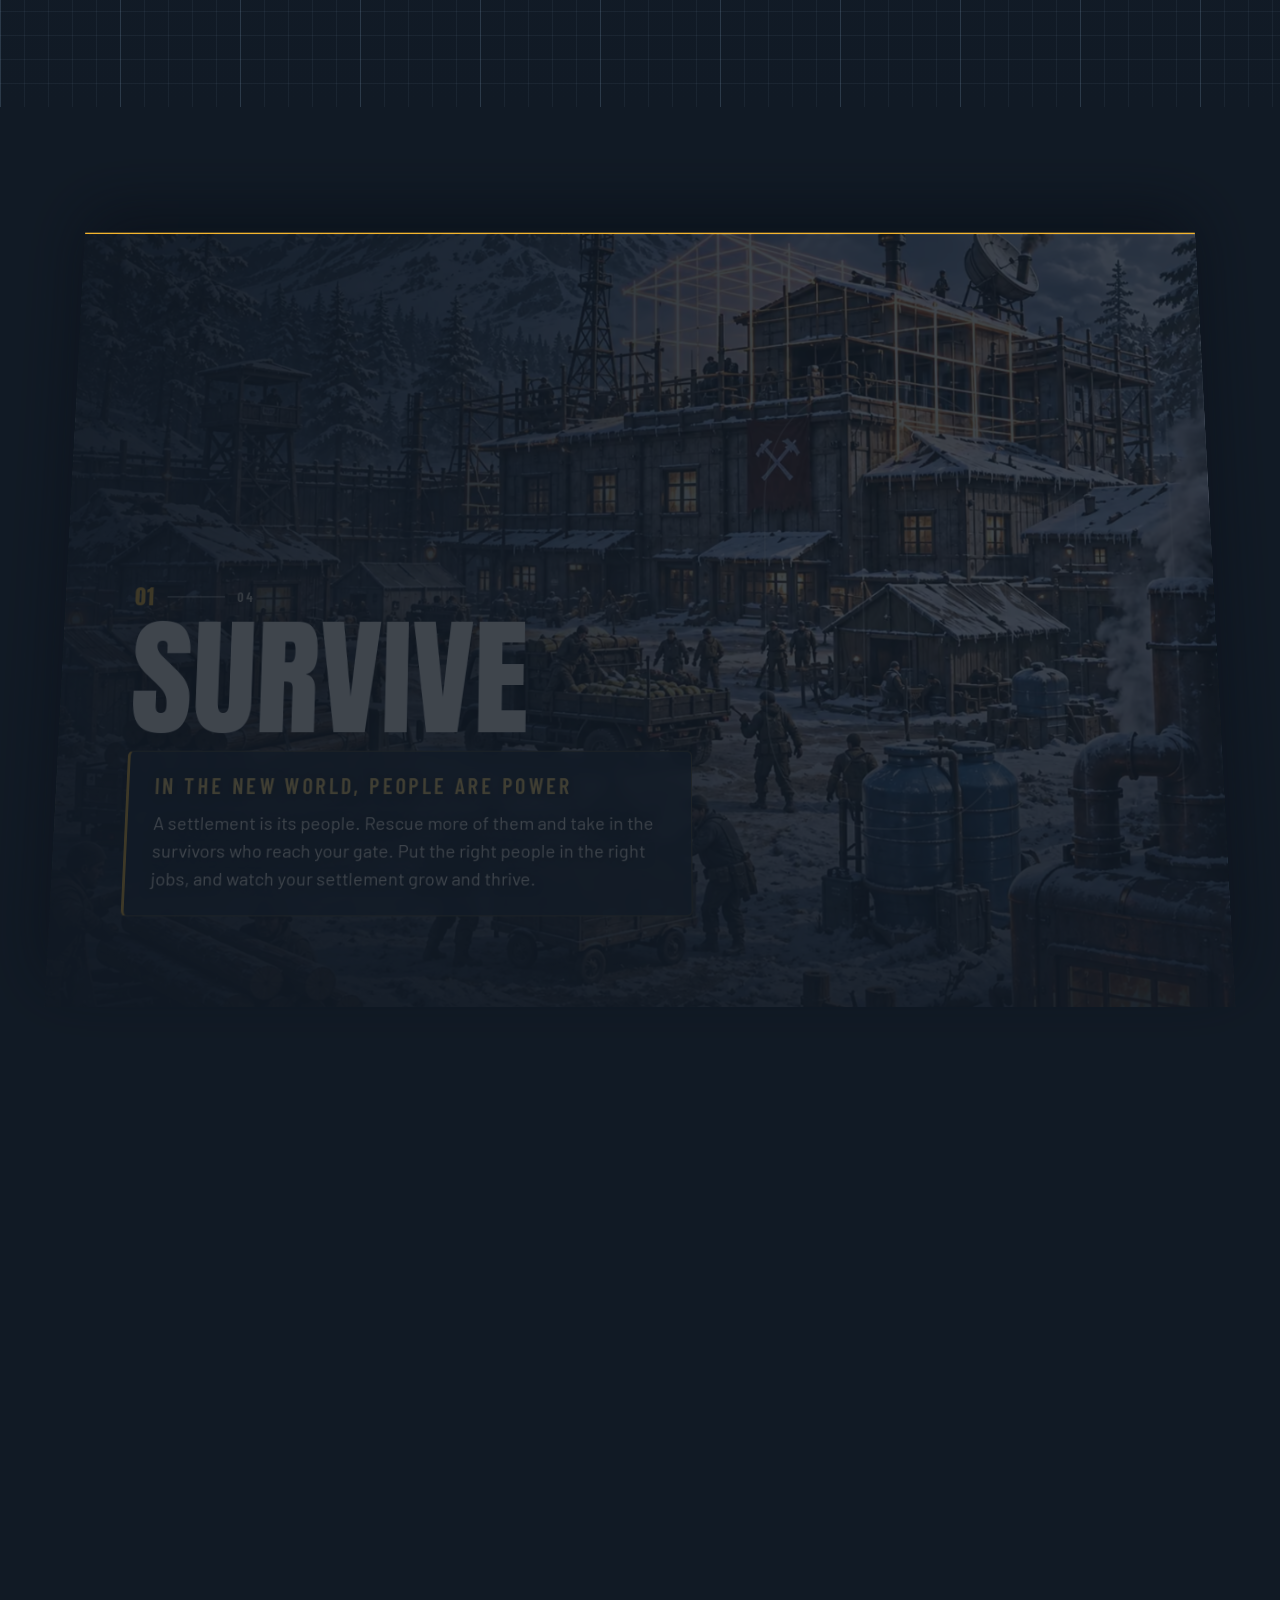
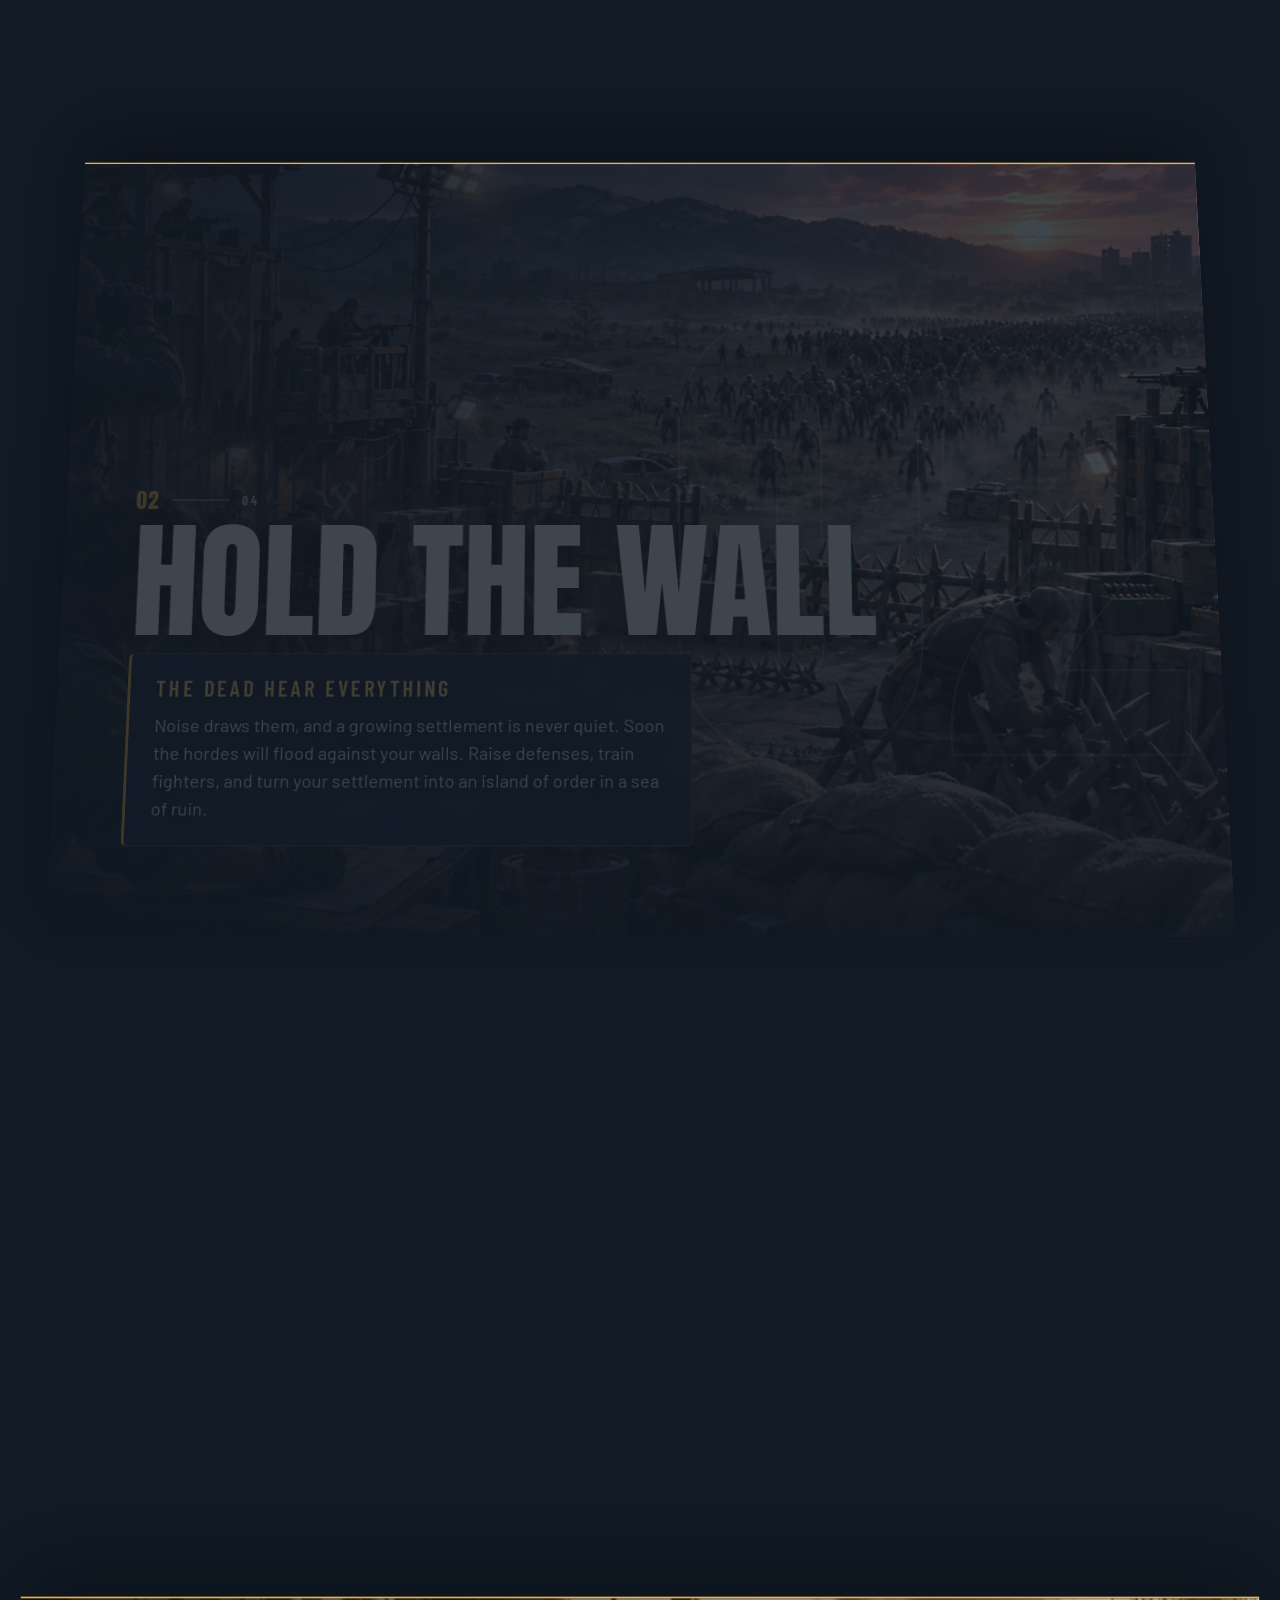
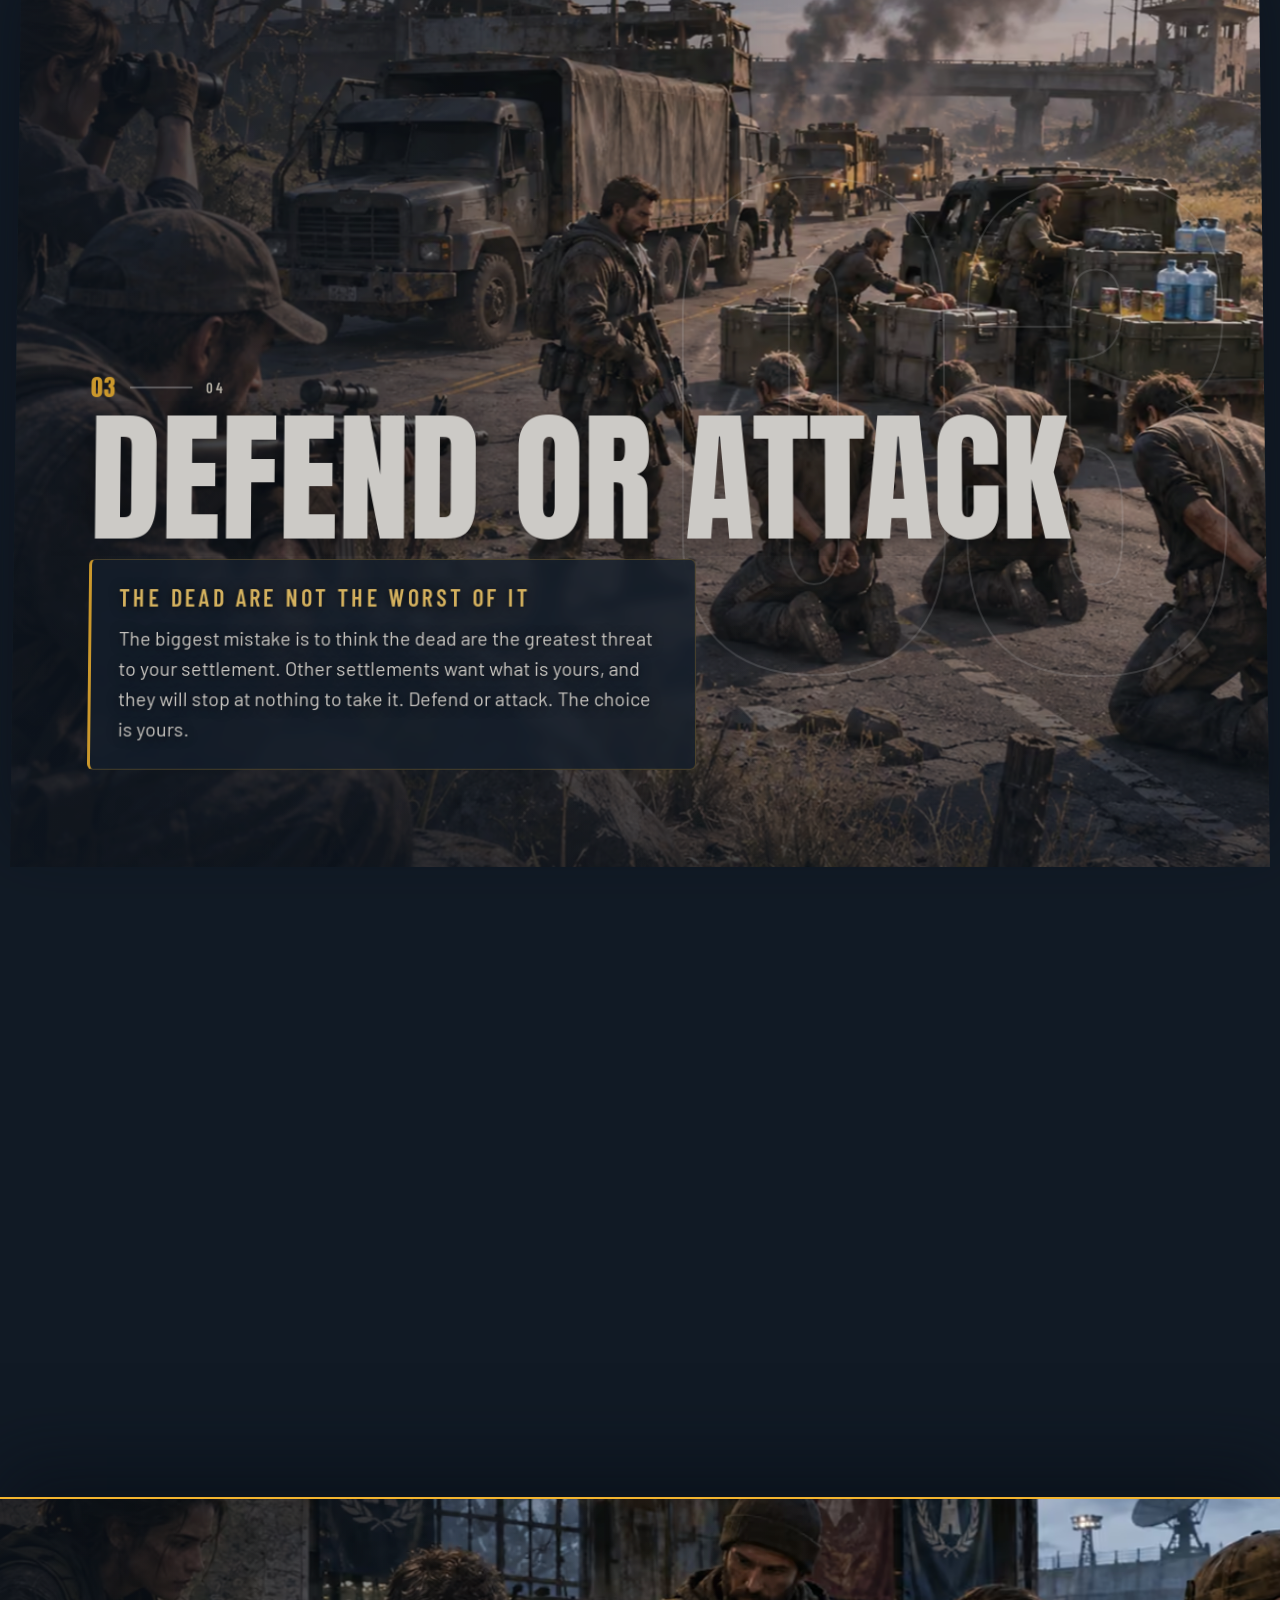
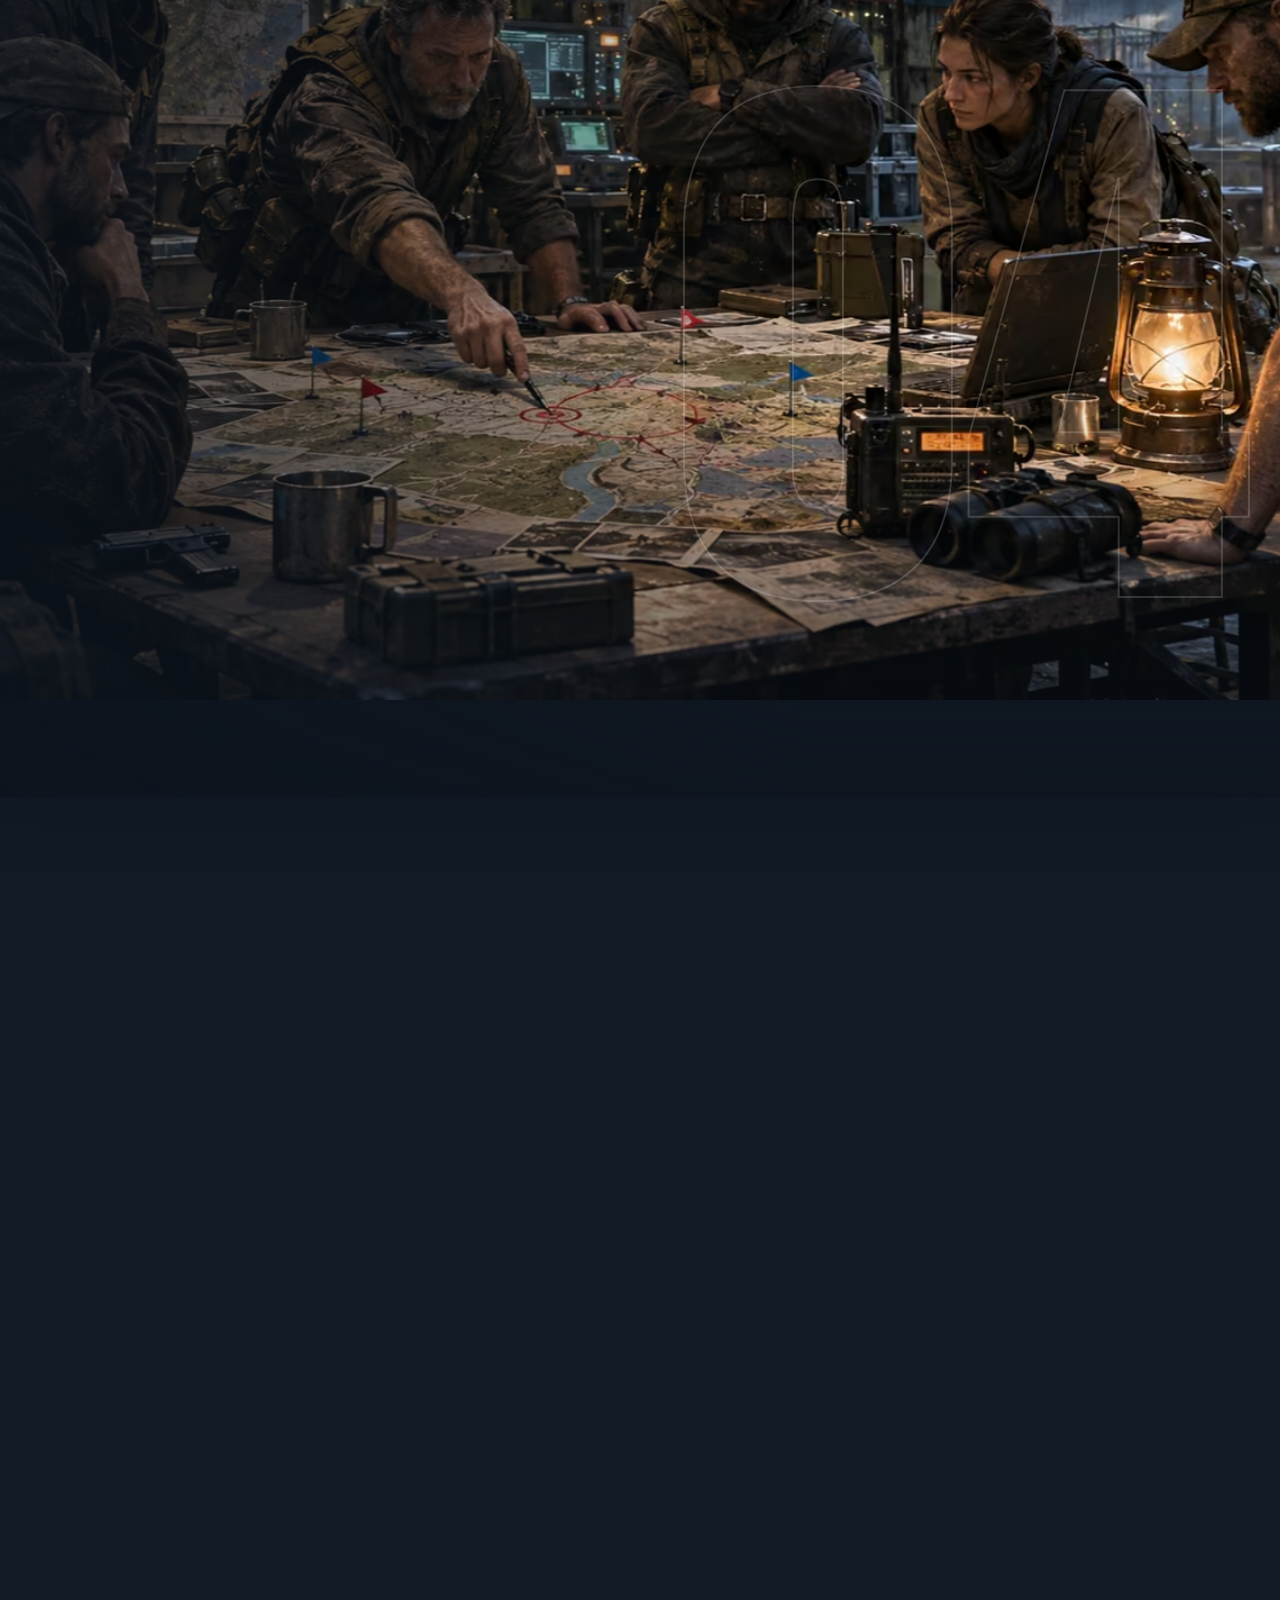
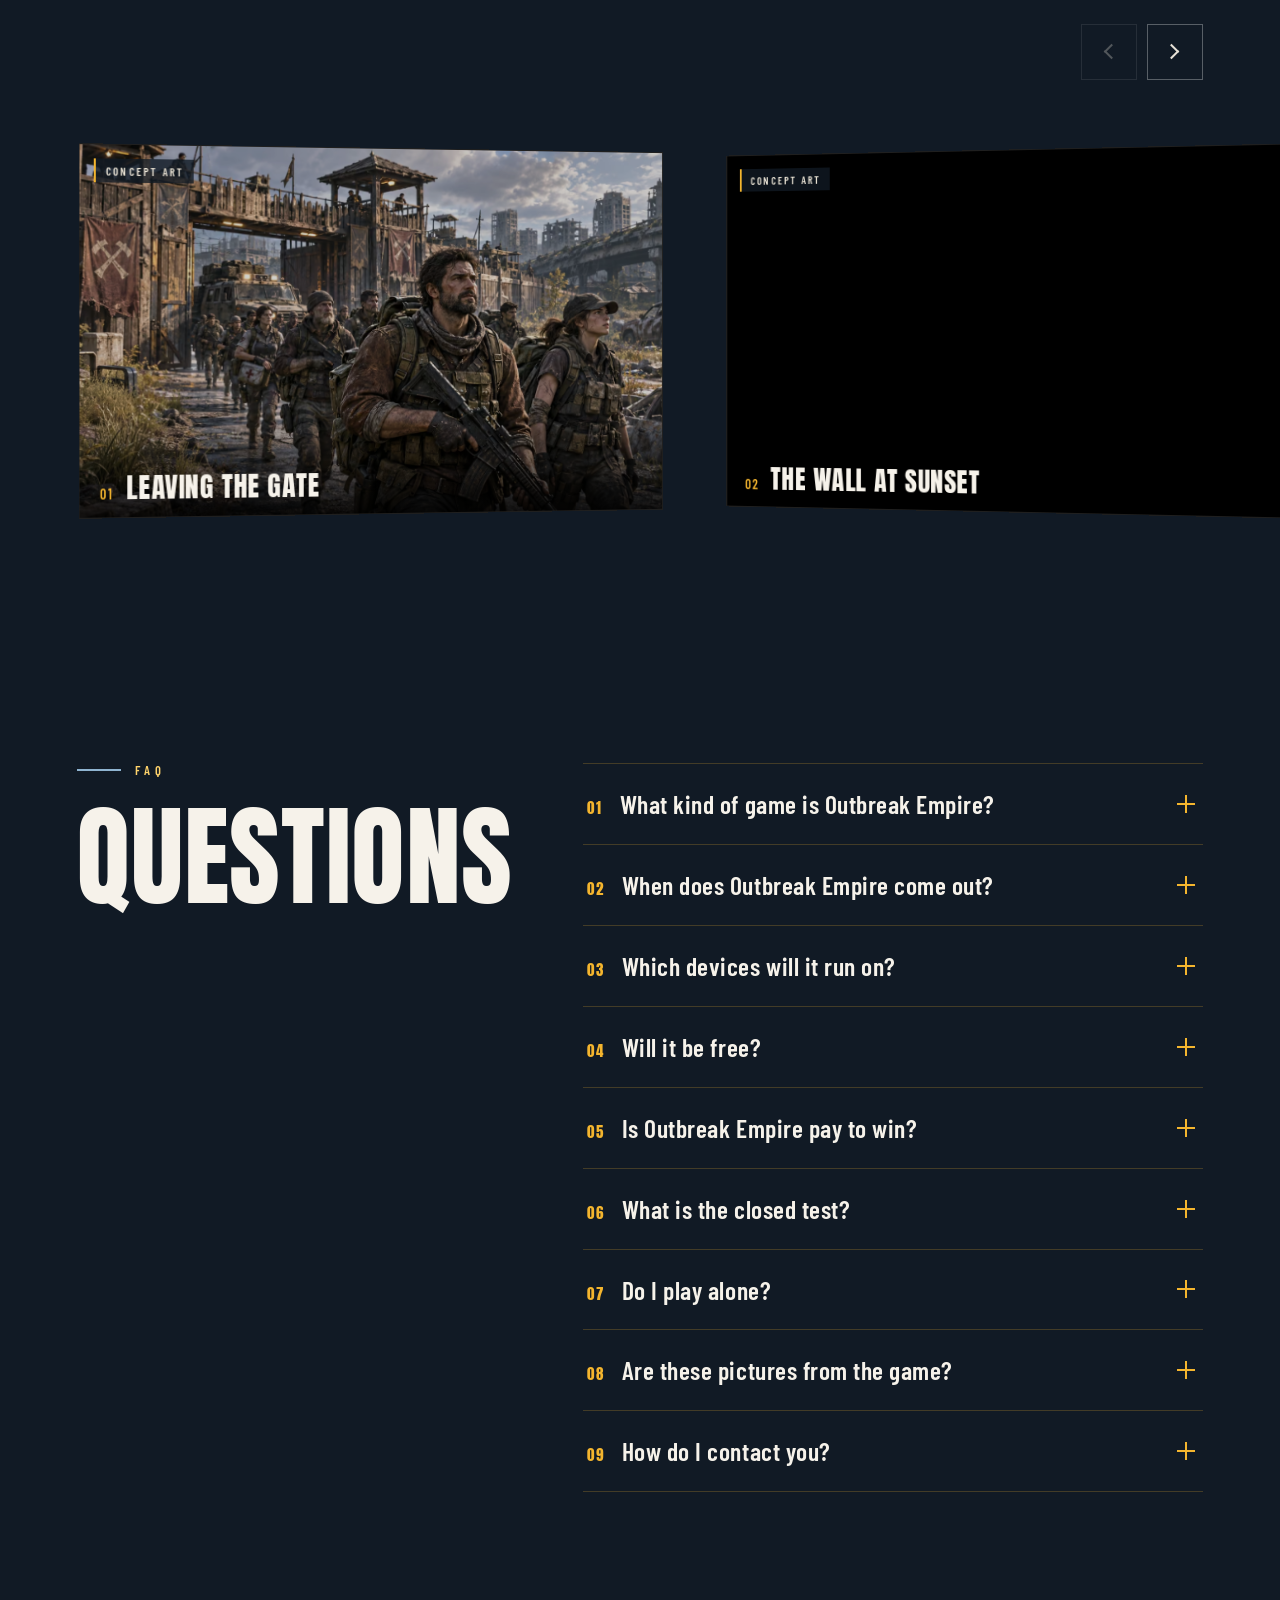
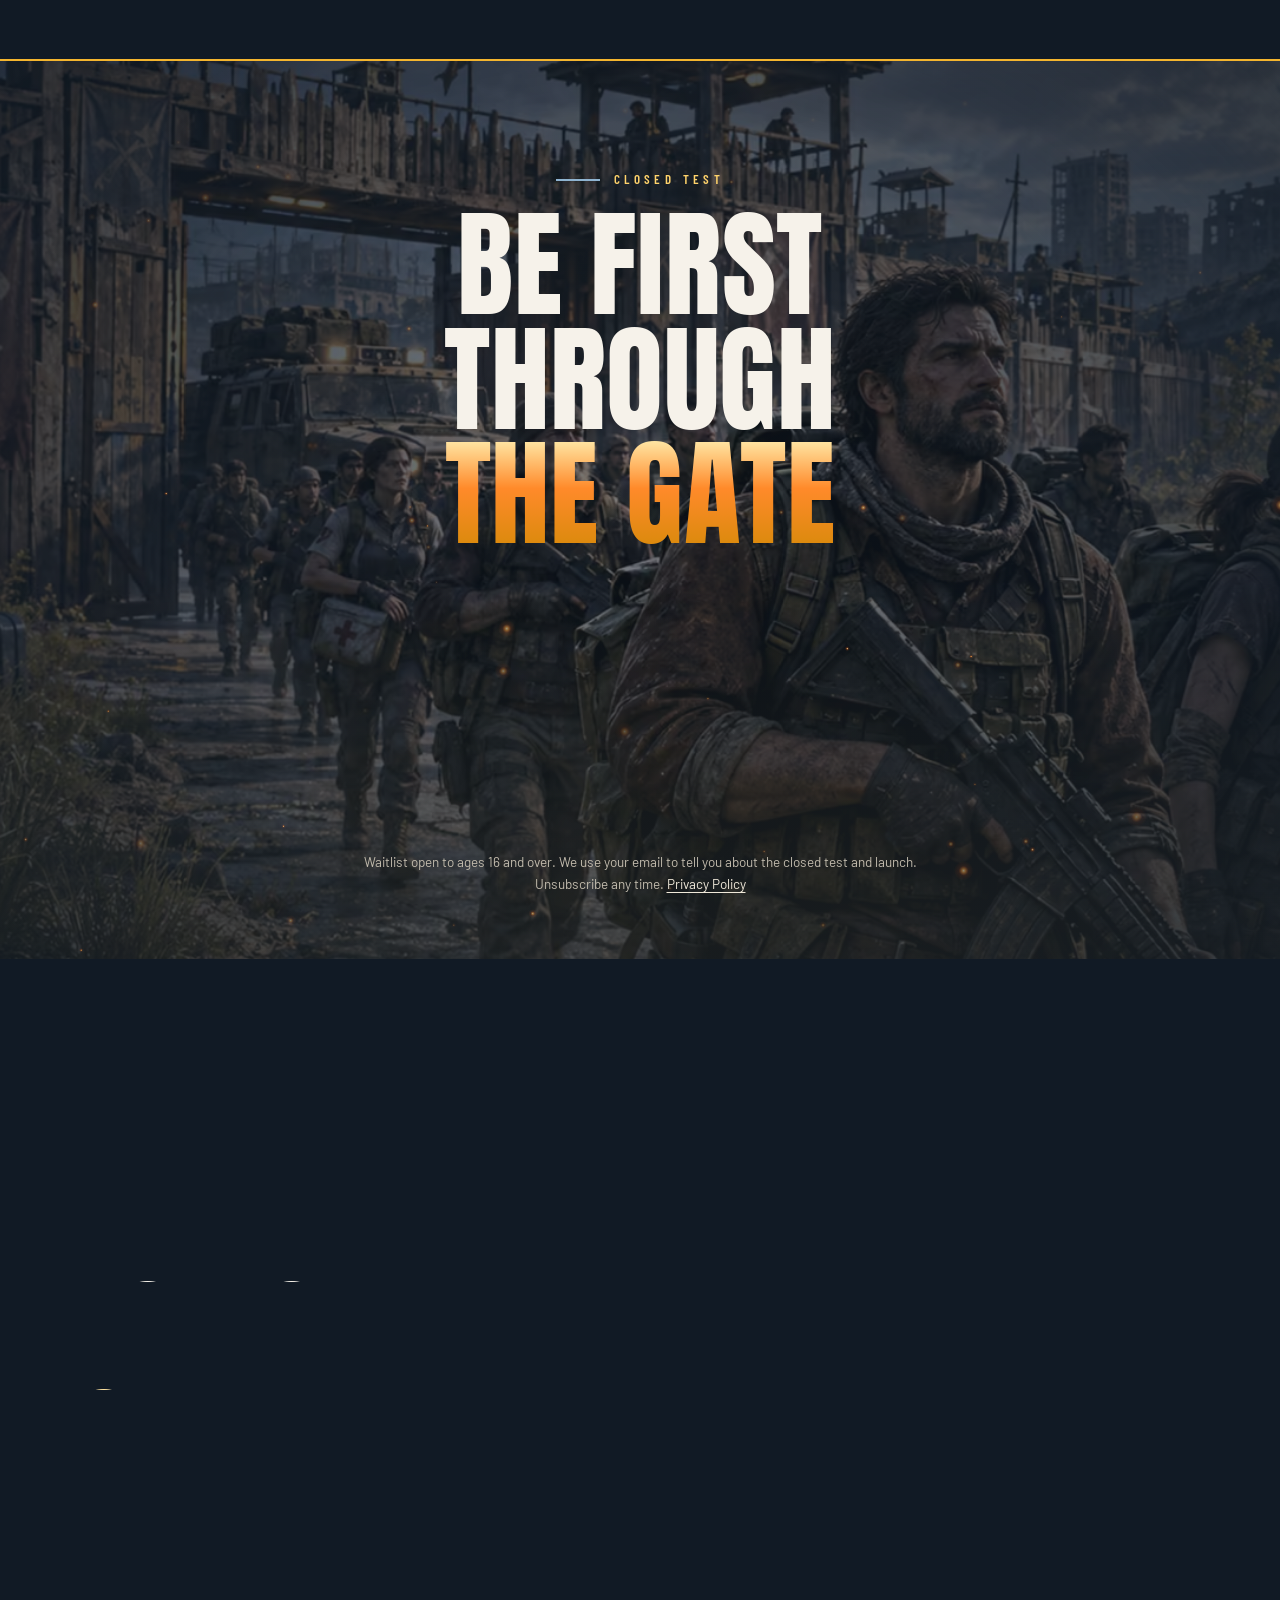
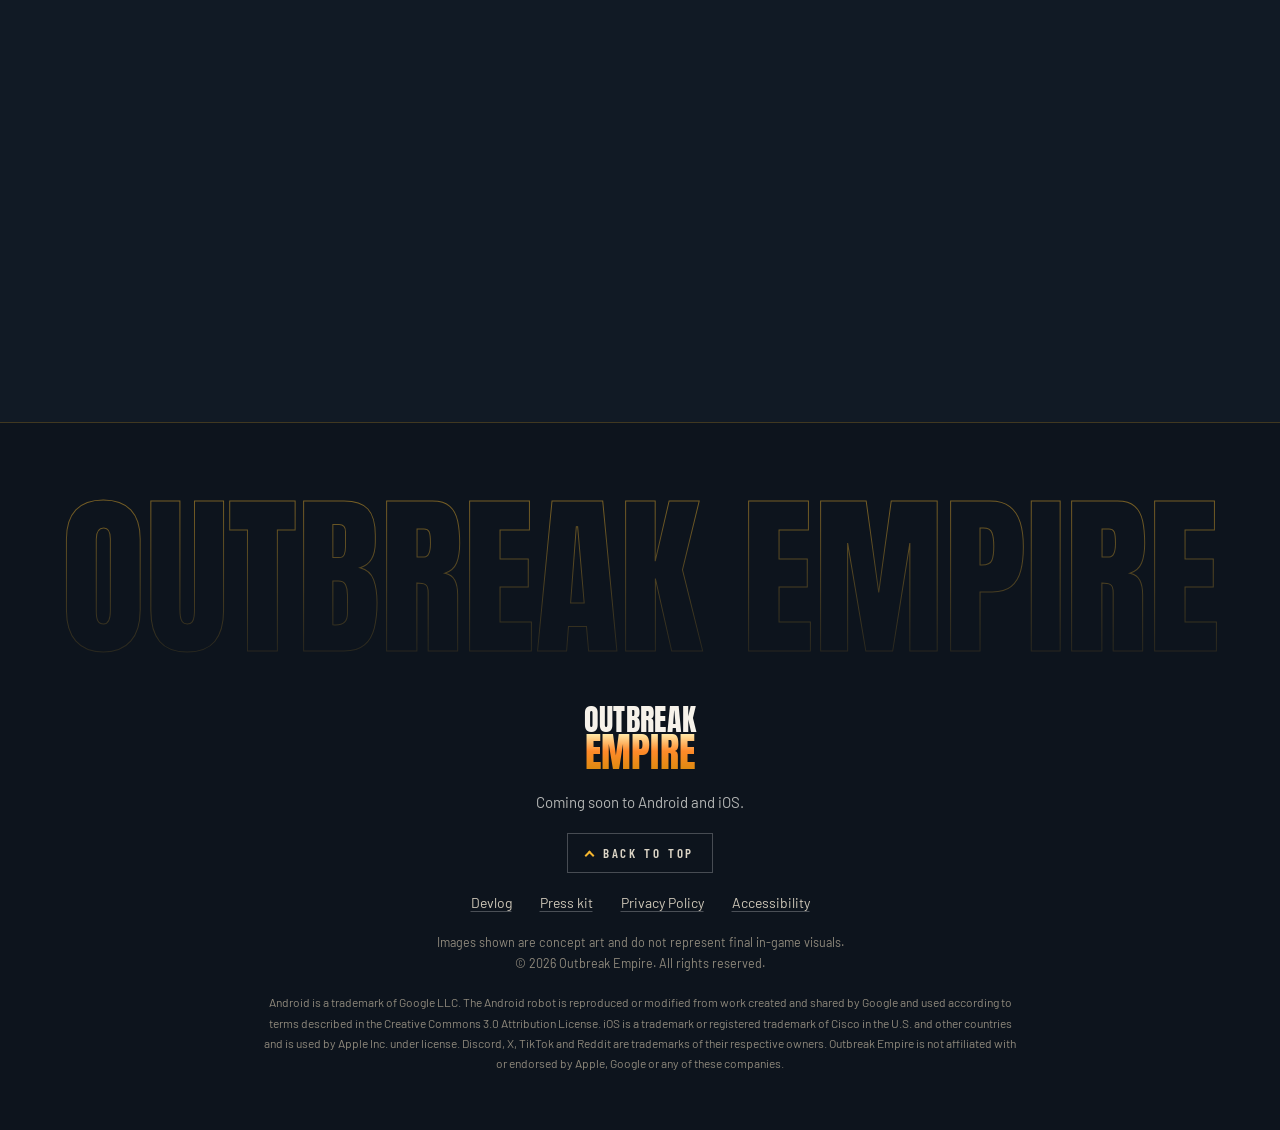
==== commit 8ef180dc: "הלוגו החדש של המשחק: אייקון הניצול בשקיעה בסרגל העליון, באייקוני הדפדפן ובערכת העיתונות - האייקון לי" ====
--- a/index.html
+++ b/index.html
@@ -129,7 +129,7 @@
 <div class="bar" aria-hidden="true"><i></i></div>
 
 <header class="nav">
-  <a class="nav__logo wm" href="#top" aria-label="Outbreak Empire, back to top"><span aria-hidden="true">Outbreak <b>Empire</b></span></a>
+  <a class="nav__logo wm" href="#top" aria-label="Outbreak Empire, back to top"><img class="wm__ico" src="images/icon-96.webp" width="36" height="36" alt=""><span aria-hidden="true">Outbreak <b>Empire</b></span></a>
   <nav class="nav__links" id="menu" aria-label="Main">
     <a href="#play-to-win">Play to Win</a>
     <a href="#world">The World</a>
@@ -144,7 +144,7 @@
       <span class="plat__ios" title="Coming soon on iOS" aria-hidden="true">iOS</span>
       <span class="plat__and" title="Coming soon on Android" aria-hidden="true"><span class="ico ico--android"></span><span class="plat__word">Android</span></span>
     </div>
-    <a class="btn btn--sm" href="#signup"><span class="btn__t">Join waitlist</span></a>
+    <a class="btn btn--sm" href="https://docs.google.com/forms/d/e/1FAIpQLSfH-3bDS25boa_nsmfyrVO0cmh-lTgv2Yjuh53AL0fX4bEYbQ/viewform" target="_blank" rel="noopener"><span class="btn__t">Join waitlist</span><span class="sr-only"> (opens in a new tab)</span></a>
     <button class="nav__menu" type="button" aria-expanded="false" aria-controls="menu" hidden><span class="sr-only">Menu</span><i aria-hidden="true"></i></button>
   </div>
 </header>
@@ -168,7 +168,7 @@
       <h2 class="hero__line">A new kind of strategy game: <b>pure play to win</b></h2>
       <p class="hero__sub">Build and grow your settlement in a ruined city. Survive a world overrun by the dead. Defend your walls, and attack the players who want what is yours.</p>
       <div class="hero__cta">
-        <a class="btn btn--lg" href="#signup"><span class="btn__t">Join the waitlist</span></a>
+        <a class="btn btn--lg" href="https://docs.google.com/forms/d/e/1FAIpQLSfH-3bDS25boa_nsmfyrVO0cmh-lTgv2Yjuh53AL0fX4bEYbQ/viewform" target="_blank" rel="noopener"><span class="btn__t">Join the waitlist</span><span class="sr-only"> (opens in a new tab)</span></a>
         <p class="cta__note">Free. No in&#8209;app purchases.</p>
         <div class="stores">
           <span class="store"><span class="ico ico--phone" aria-hidden="true"></span><span><small>Coming soon on</small>iOS</span></span>
@@ -360,54 +360,17 @@
   </section>
 
   <!-- PRE-REGISTER -->
-  <section class="pre" aria-labelledby="closed-h">
+  <section class="pre" id="signup">
     <div class="pre__bg" aria-hidden="true">
       <picture><source type="image/avif" srcset="images/hero-800.avif 800w, images/hero-1600.avif 1600w" sizes="(max-aspect-ratio: 1/1) 178vh, 100vw"><img src="images/hero-800.webp" srcset="images/hero-800.webp 800w, images/hero-1600.webp 1600w" sizes="(max-aspect-ratio: 1/1) 178vh, 100vw" alt="Survivors leaving the settlement gate at dusk" loading="lazy" decoding="async" width="800" height="450"></picture>
     </div>
     <canvas class="fx" data-fx="embers" aria-hidden="true"></canvas>
     <div class="pre__in">
       <p class="kicker rv"><i aria-hidden="true"></i>Closed test</p>
-      <h2 class="head head--xl rv" id="closed-h"><span class="ln"><span>Be first</span></span> <span class="ln"><span>through</span></span> <span class="ln ln--fire"><span>the gate</span></span></h2>
+      <h2 class="head head--xl rv"><span class="ln"><span>Be first</span></span> <span class="ln"><span>through</span></span> <span class="ln ln--fire"><span>the gate</span></span></h2>
       <p class="pre__lead rv">The closed test comes first, and we invite its players from the waitlist. Join now and be among the first to hear when the gate opens.</p>
-      <div class="wait" id="signup">
-        <form class="wait__form" id="waitlist" method="post" action="#signup" novalidate>
-          <div class="wait__hp" aria-hidden="true">
-            <label for="wait-hp">Company</label>
-            <input id="wait-hp" name="oe_hp" type="text" tabindex="-1" autocomplete="off">
-          </div>
-          <div class="wait__field">
-            <label for="wait-email">Email <span class="wait__req" aria-hidden="true">*</span><span class="sr-only"> required</span></label>
-            <input id="wait-email" name="email" type="email" inputmode="email" autocomplete="email" maxlength="254" spellcheck="false" required aria-required="true" aria-describedby="wait-email-err">
-            <p class="wait__err" id="wait-email-err" hidden></p>
-          </div>
-          <div class="wait__field">
-            <label for="wait-discord">Discord username <span class="wait__opt">(optional)</span></label>
-            <input id="wait-discord" name="discord" type="text" autocomplete="off" maxlength="100" dir="auto">
-          </div>
-          <div class="wait__field">
-            <label for="wait-heard">How did you hear about us? <span class="wait__opt">(optional)</span></label>
-            <input id="wait-heard" name="heard" type="text" autocomplete="off" maxlength="400" dir="auto">
-          </div>
-          <fieldset class="wait__field wait__test" aria-required="true" aria-describedby="wait-closed-err">
-            <legend>Do you want to join the closed test? <span class="wait__req" aria-hidden="true">*</span><span class="sr-only"> required</span></legend>
-            <div class="wait__choices">
-              <label class="wait__choice"><input type="radio" name="closed" value="Yes" required> <span>Yes</span></label>
-              <label class="wait__choice"><input type="radio" name="closed" value="No" required> <span>No</span></label>
-            </div>
-            <p class="wait__err" id="wait-closed-err" hidden></p>
-          </fieldset>
-          <p class="wait__err" id="wait-net" role="alert" hidden>We could not send your signup. Check your connection and try again.</p>
-          <div class="wait__actions">
-            <button class="btn btn--lg wait__send" type="submit"><span class="btn__t">Join the waitlist</span></button>
-          </div>
-        </form>
-        <div class="wait__thanks" id="wait-thanks" role="status" tabindex="-1" hidden>
-          <h3>You're on the list</h3>
-          <p>Thank you. We'll email you when there's news.</p>
-        </div>
-        <p class="wait__privacy"><a href="privacy.html">Privacy Policy</a></p>
-        <p class="pre__note">Waitlist open to ages 16 and over. We use your email to tell you about the closed test and launch. Unsubscribe any time.</p>
-      </div>
+      <div class="pre__cta rv"><a class="btn btn--lg btn--xl" href="https://docs.google.com/forms/d/e/1FAIpQLSfH-3bDS25boa_nsmfyrVO0cmh-lTgv2Yjuh53AL0fX4bEYbQ/viewform" target="_blank" rel="noopener"><span class="btn__t">Join the waitlist</span><span class="sr-only"> (opens in a new tab)</span></a></div>
+      <p class="pre__note">Waitlist open to ages 16 and over. We use your email to tell you about the closed test and launch. Unsubscribe any time. <a href="privacy.html">Privacy Policy</a></p>
     </div>
   </section>
 
@@ -459,7 +422,7 @@
 
 
 <div class="dock" aria-hidden="true">
-  <a class="btn btn--dock" href="#signup" tabindex="-1"><span class="btn__t">Join the waitlist</span></a>
+  <a class="btn btn--dock" href="https://docs.google.com/forms/d/e/1FAIpQLSfH-3bDS25boa_nsmfyrVO0cmh-lTgv2Yjuh53AL0fX4bEYbQ/viewform" target="_blank" rel="noopener" tabindex="-1"><span class="btn__t">Join the waitlist</span></a>
 </div>
 
 <dialog class="lb" aria-label="Image viewer">
--- a/style.css
+++ b/style.css
@@ -123,7 +123,7 @@
   border-bottom: 1px solid transparent;
 }
 .nav.is-solid { background: rgba(17,26,37,.92); border-bottom-color: var(--line); height: 64px; -webkit-backdrop-filter: blur(12px); backdrop-filter: blur(12px); }
-.nav__logo { transition: transform .35s var(--ease); transform-origin: left center; }
+.nav__logo { display: inline-flex; align-items: center; gap: 9px; transition: transform .35s var(--ease); transform-origin: left center; }
 .nav.is-solid .nav__logo { transform: scale(.88); }
 .nav__links { display: none; gap: 38px; }
 .nav__links a { font: 600 15px/1 var(--cond); text-transform: uppercase; letter-spacing: .18em; color: #dcd5c6; position: relative; padding: 8px 0; }
@@ -402,49 +402,16 @@
 .pre__bg { position: absolute; inset: 0; z-index: -1; }
 .pre__bg img { width: 100%; height: 100%; object-fit: cover; object-position: 30% 30%; transform: scale(calc(1.28 - var(--pp, 1) * .2)); will-change: transform; }
 .pre__bg::after { content: ""; position: absolute; inset: 0; background: radial-gradient(70% 80% at 50% 50%, rgba(17,26,37,.55), rgba(17,26,37,.88)), linear-gradient(0deg, rgba(244,184,48,.18), rgba(244,184,48,0) 42%); }
-.pre__in { display: flex; flex-direction: column; align-items: center; width: 100%; max-width: 1300px; }
+.pre__in { display: flex; flex-direction: column; align-items: center; max-width: 1300px; }
 .pre .head { margin-top: 18px; }
 .pre .head--xl { font-size: clamp(54px, min(12.5vw, 13vh), 196px); }
 .pre__lead { margin: clamp(22px, 3vw, 36px) auto clamp(28px, 3.4vw, 44px); max-width: 620px; color: #e9e2d3; font-size: clamp(17px, 1.7vw, 21px); }
-.pre .pre__note { margin: 18px auto 0; max-width: 620px; font-size: 13.5px; color: #c2bbad; }
-.pre__note a, .wait__privacy a { color: #f0e9da; text-decoration: underline; text-underline-offset: 3px; }
-
-/* ---------- waitlist form (on the page; answers still go to the existing sheet) ---------- */
-#signup { scroll-margin-top: 88px; }
-.wait { position: relative; width: min(100%, 560px); min-width: 0; margin: 0 auto; padding: clamp(18px, 3vw, 28px); text-align: left;
-  background: rgba(13,20,29,.84); border: 1px solid rgba(244,184,48,.28); border-radius: 8px; -webkit-backdrop-filter: blur(6px); backdrop-filter: blur(6px); }
-.wait__form { margin: 0; }
-.wait__hp { position: absolute; width: 1px; height: 1px; margin: -1px; padding: 0; overflow: hidden; clip: rect(0 0 0 0); white-space: nowrap; border: 0; }
-.wait__field { margin: 0 0 16px; border: 0; padding: 0; min-inline-size: 0; }
-.wait label, .wait legend { display: block; width: 100%; margin: 0 0 8px; padding: 0; float: none; font: 600 15px/1.25 var(--cond); letter-spacing: .08em; text-transform: uppercase; color: var(--hi); }
-.wait__req { color: var(--orange); letter-spacing: 0; }
-.wait__opt { letter-spacing: .04em; text-transform: none; font-weight: 500; color: #c2bbad; }
-.wait input[type="email"], .wait input[type="text"] {
-  display: block; width: 100%; min-height: 48px; padding: 12px 14px;
-  border: 1px solid rgba(244,184,48,.45); border-radius: 8px;
-  background: rgba(8,14,22,.72); color: var(--ink); font: 400 16px/1.4 var(--sans);
-}
-.wait input[type="email"] { direction: ltr; }
-.wait input:-webkit-autofill { -webkit-text-fill-color: var(--ink); caret-color: var(--ink); box-shadow: 0 0 0 1000px #131d29 inset; }
-.wait__choices { display: flex; gap: 10px; }
-.wait__choice { flex: 1; display: flex; align-items: center; gap: 10px; min-height: 48px; margin: 0; padding: 10px 14px; border: 1px solid rgba(244,184,48,.45); border-radius: 8px; background: rgba(8,14,22,.72);
-  font: 600 18px/1 var(--cond); letter-spacing: .08em; text-transform: uppercase; color: var(--ink); cursor: pointer; }
-.wait__choice input { width: 1.15em; height: 1.15em; margin: 0; accent-color: #f4b52e; flex: none; }
-.wait__choice:has(:checked) { border-color: var(--hi); background: rgba(244,184,48,.28); color: var(--hi); box-shadow: inset 0 0 0 1px var(--orange); }
-.wait input[aria-invalid="true"], .wait__test[aria-invalid="true"] .wait__choice { border-color: #ffb199; }
-.wait__err { margin: 8px 0 0; color: #ffd2c2; font-size: 15px; line-height: 1.4; }
-.wait__err[hidden] { display: none; }
-.wait__actions { display: flex; flex-direction: column; align-items: center; gap: 14px; margin-top: 6px; }
-.wait__send { width: 100%; border: 0; cursor: pointer; }
-.wait__send:disabled, .wait__send:disabled:hover { opacity: .55; cursor: progress; transform: none; filter: none; animation: none; }
-.js:not(.still) .wait__send:disabled, .js:not(.still) .wait__send:disabled::after { animation: none; }
-.wait__privacy { margin: 0; font-size: 14px; line-height: 1.4; text-align: center; }
-.wait__thanks { text-align: center; padding: 8px 4px 2px; }
-.wait__thanks[hidden] { display: none; }
-.wait__thanks h3 { margin: 0 0 10px; font: 400 clamp(32px, 5vw, 48px)/1 var(--disp); text-transform: uppercase; letter-spacing: .02em; color: var(--ink); }
-.wait__thanks p { color: #e9e2d3; font-size: 17px; }
-.wait .pre__note { text-align: center; }
-@media (max-width: 380px) { .wait__choices { flex-direction: column; } .wait__send.btn--lg { padding: 18px 16px; font-size: 18px; } }
+.pre__cta { position: relative; display: inline-block; }
+.pre__cta::before, .pre__cta::after { content: ""; position: absolute; inset: 0; z-index: -1; border: 2px solid var(--orange); opacity: 0; animation: ring 3s var(--ease) infinite; pointer-events: none; }
+.pre__cta::after { animation-delay: 1.5s; }
+@keyframes ring { 0% { opacity: .7; transform: scale(1); } 100% { opacity: 0; transform: scale(1.35, 1.9); } }
+.pre .pre__note { margin: 30px auto 0; max-width: 620px; font-size: 13.5px; color: #c2bbad; }
+.pre__note a { color: #f0e9da; text-decoration: underline; text-underline-offset: 3px; }
 @media (orientation: landscape) and (max-height: 560px) {
   .pre { padding: 72px 20px 20px; } .pre .head--xl { font-size: min(7.4vw, 17vh); } .pre .head--xl .ln { display: inline-block; vertical-align: top; }
   .pre__lead { margin: 12px auto 16px; font-size: 15px; } .pre .pre__note { margin-top: 14px; font-size: 12.5px; }
@@ -556,6 +523,7 @@
 .js .rv:not(.head) { opacity: 0; transform: translateY(30px); transition: opacity 1.1s var(--ease), transform 1.1s var(--ease); }
 .js .rv.in:not(.head) { opacity: 1; transform: none; }
 .js .world__end.rv, .js .pre__lead.rv { transition-delay: .15s; }
+.js .pre__cta.rv { transition-delay: .28s; }
 
 /* ---------- motion off: the switch on the page, or the device setting ---------- */
 .still *, .still *::before, .still *::after { animation: none !important; transition: none !important; }
@@ -627,3 +595,4 @@
 .kit__shot img { width: 100%; height: auto; aspect-ratio: 16 / 9; object-fit: cover; }
 .kit__shot span { display: block; padding: 10px 12px; font-size: 14px; line-height: 1.4; }
 .kit__shot small { color: var(--muted); }
+.wm__ico { width: 36px; height: 36px; border-radius: 9px; border: 1px solid rgba(244,184,48,.45); }
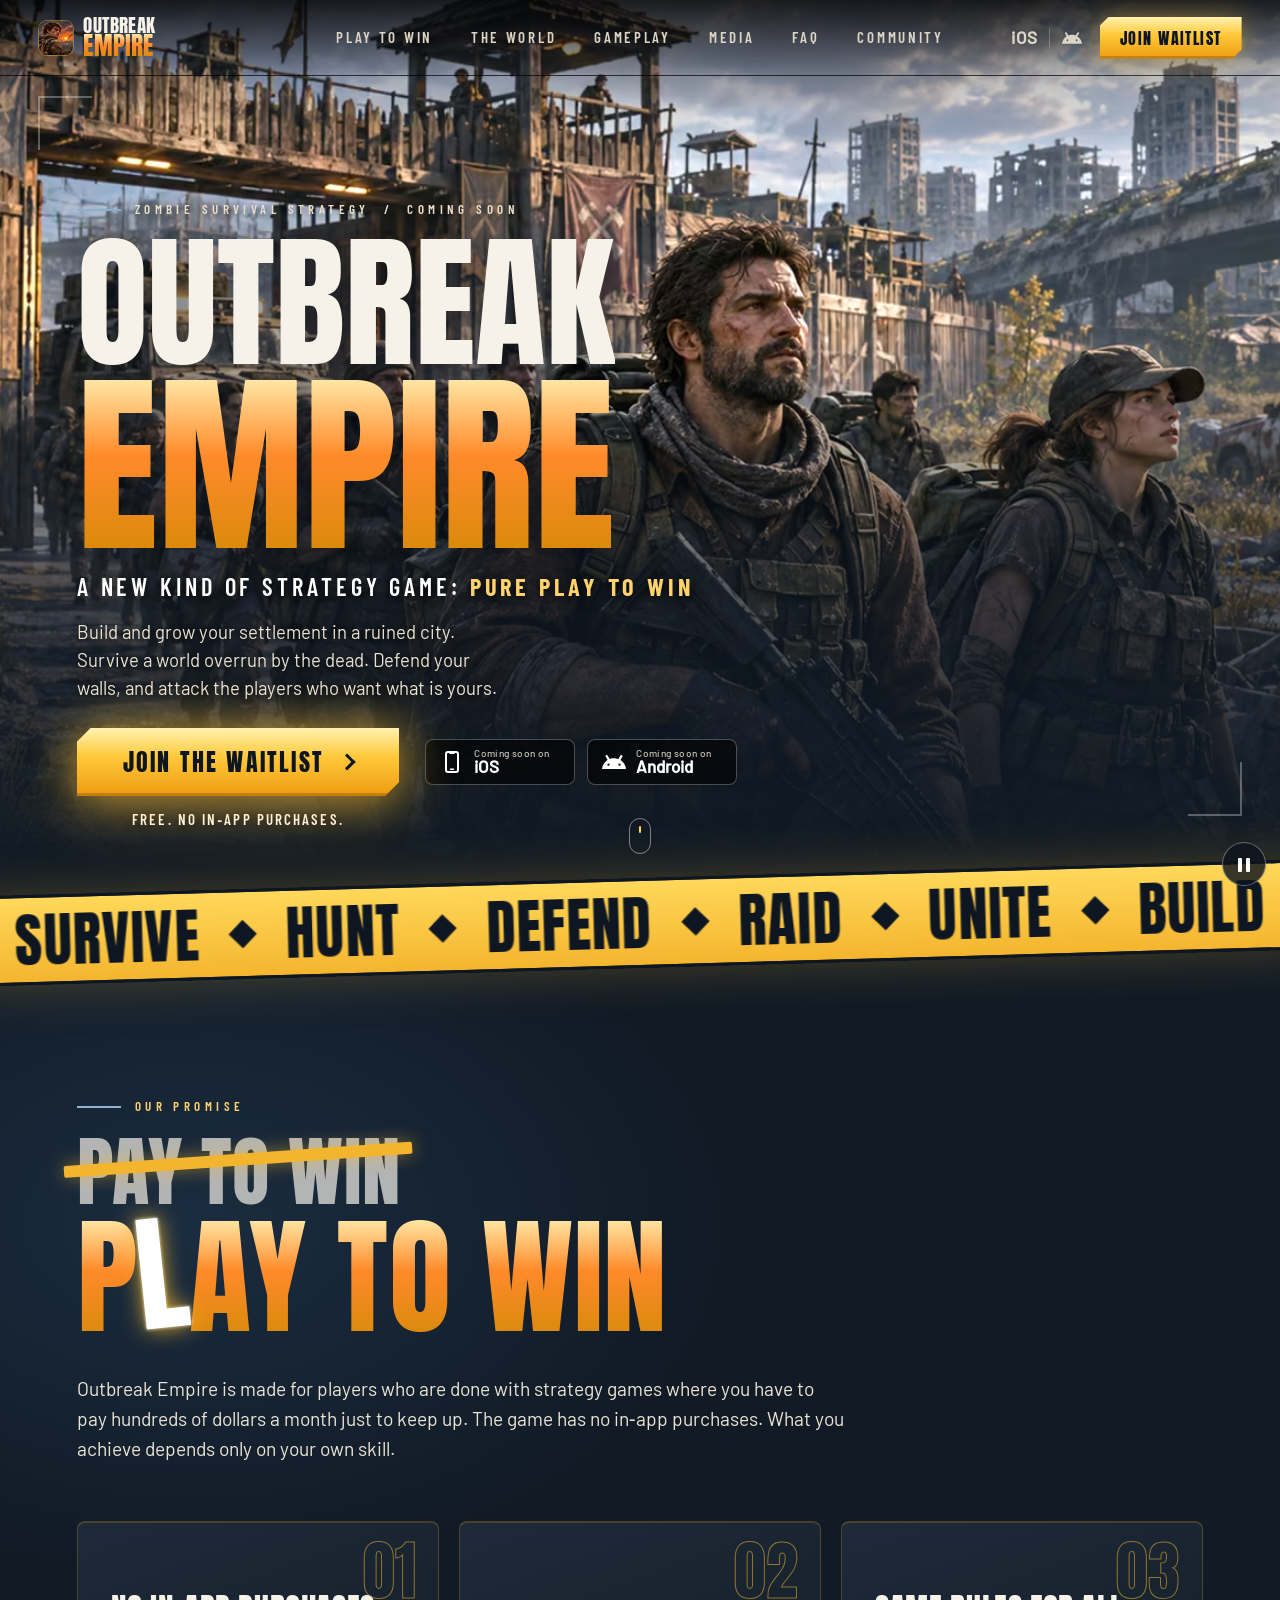
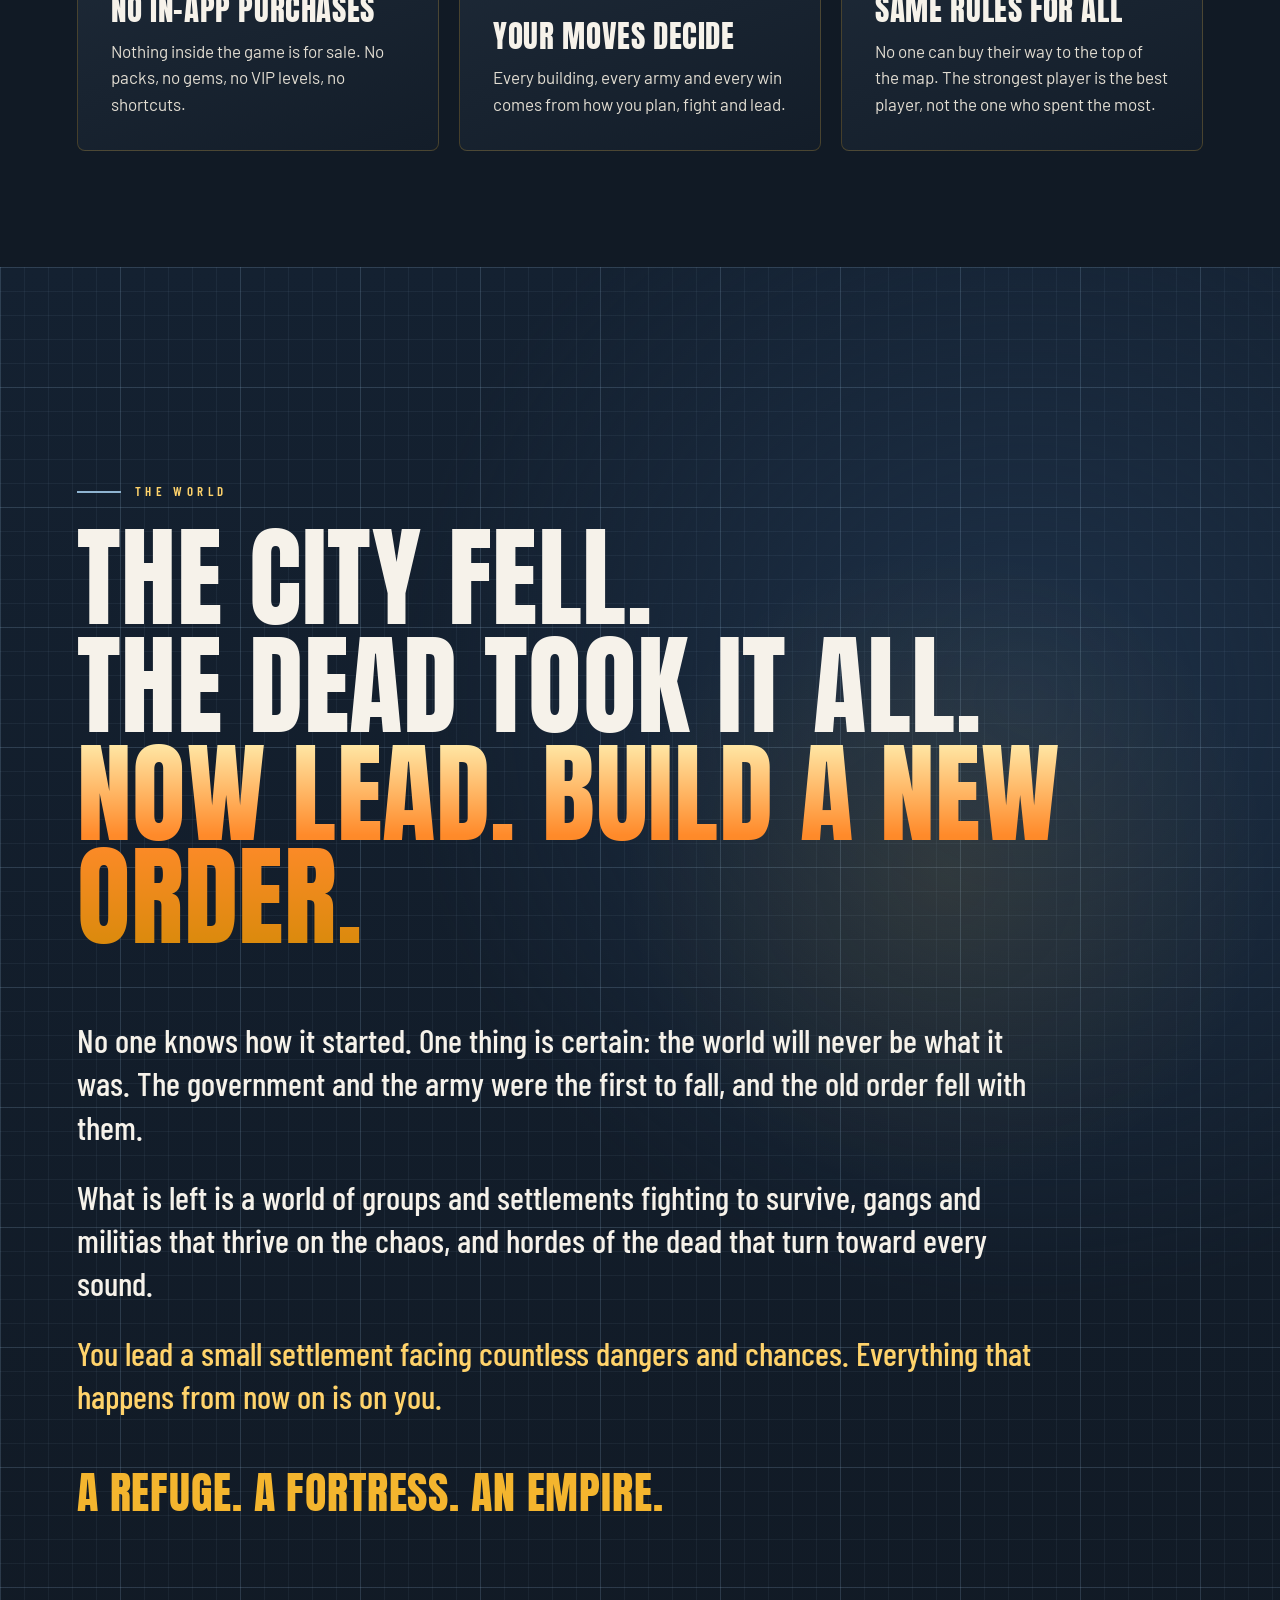
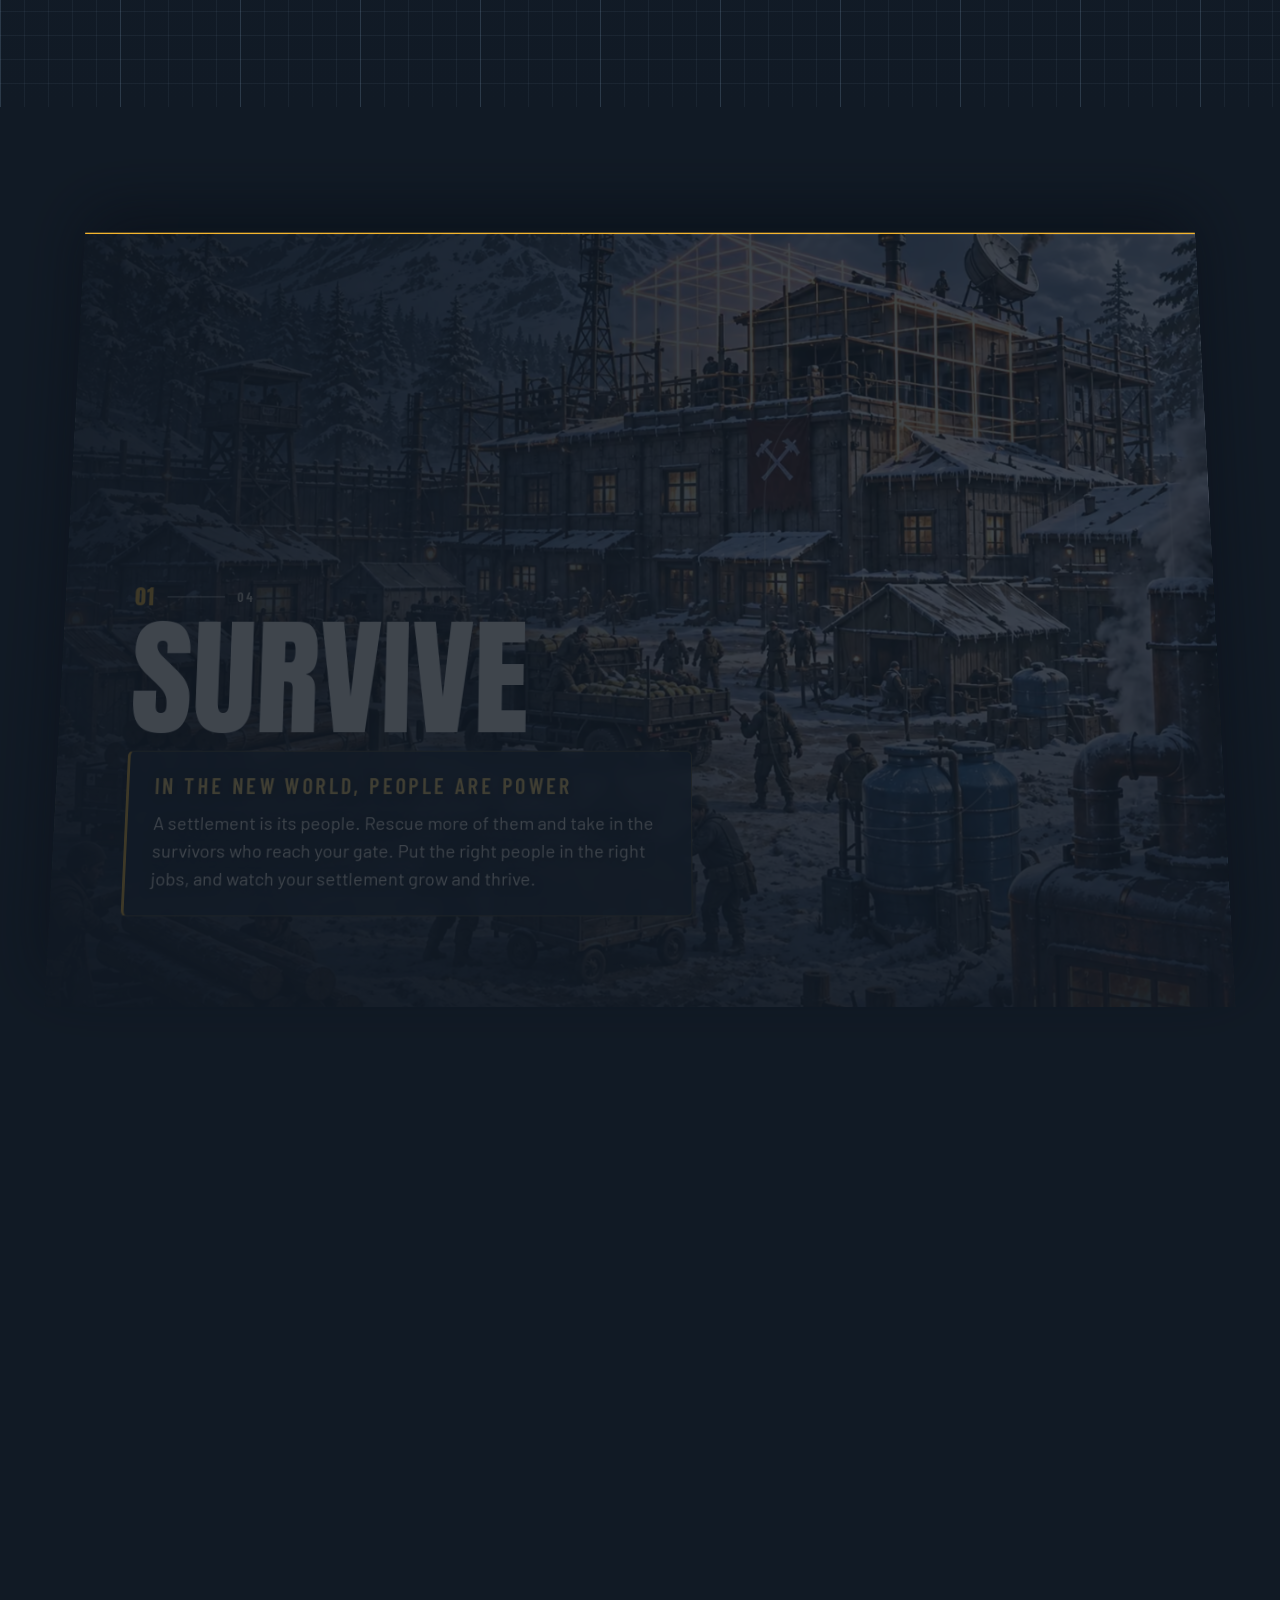
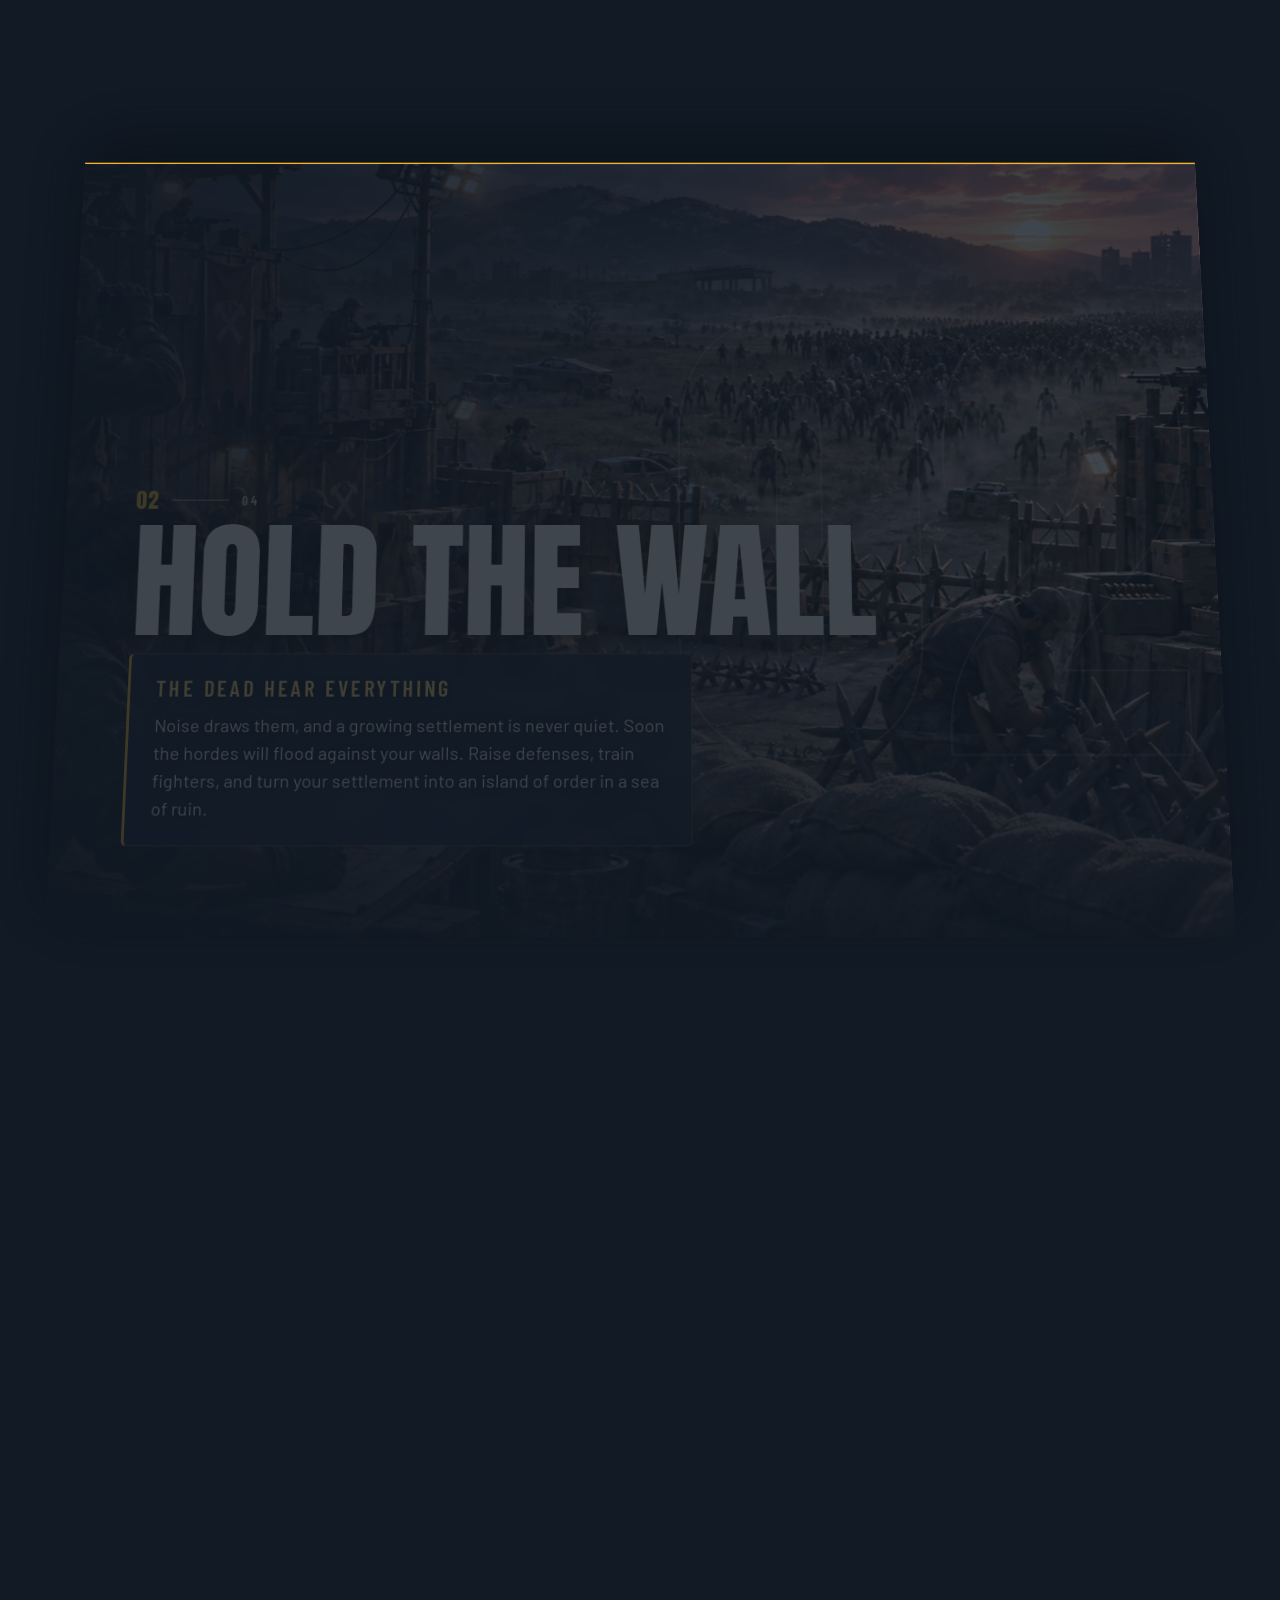
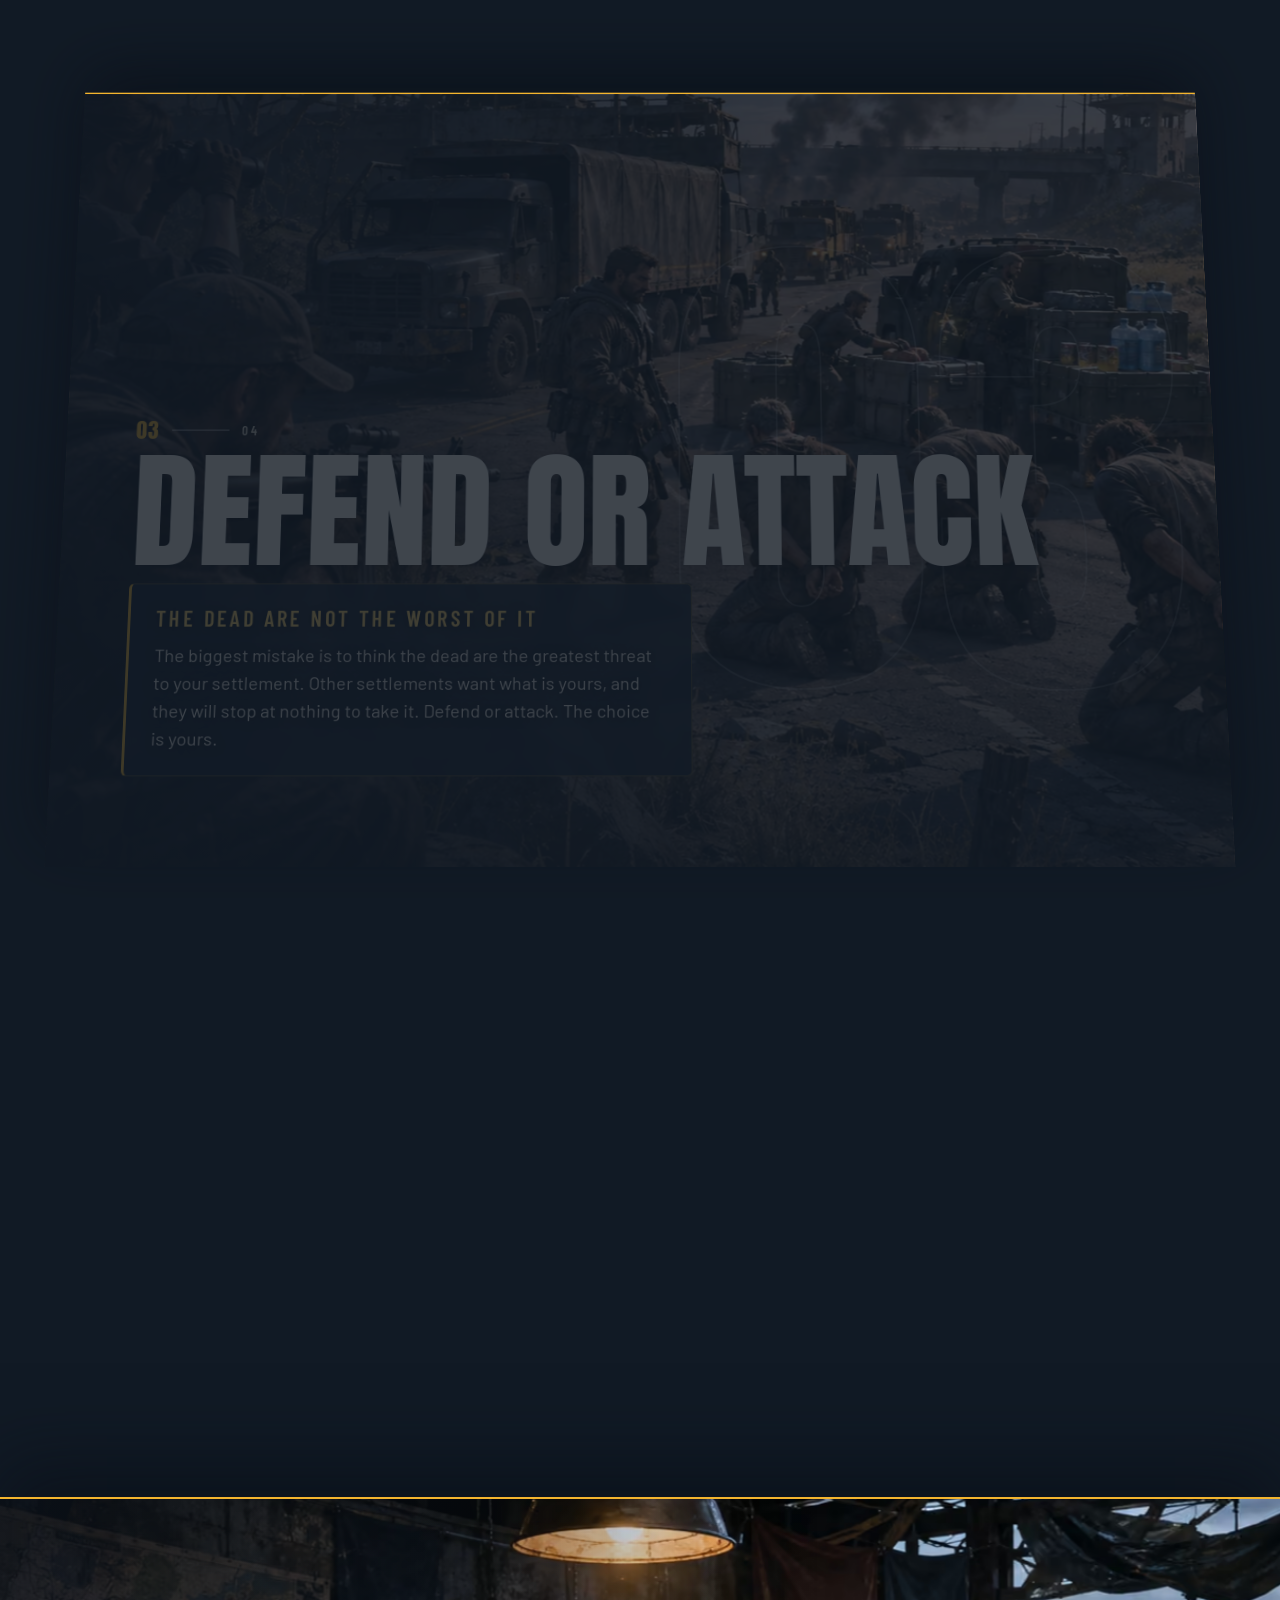
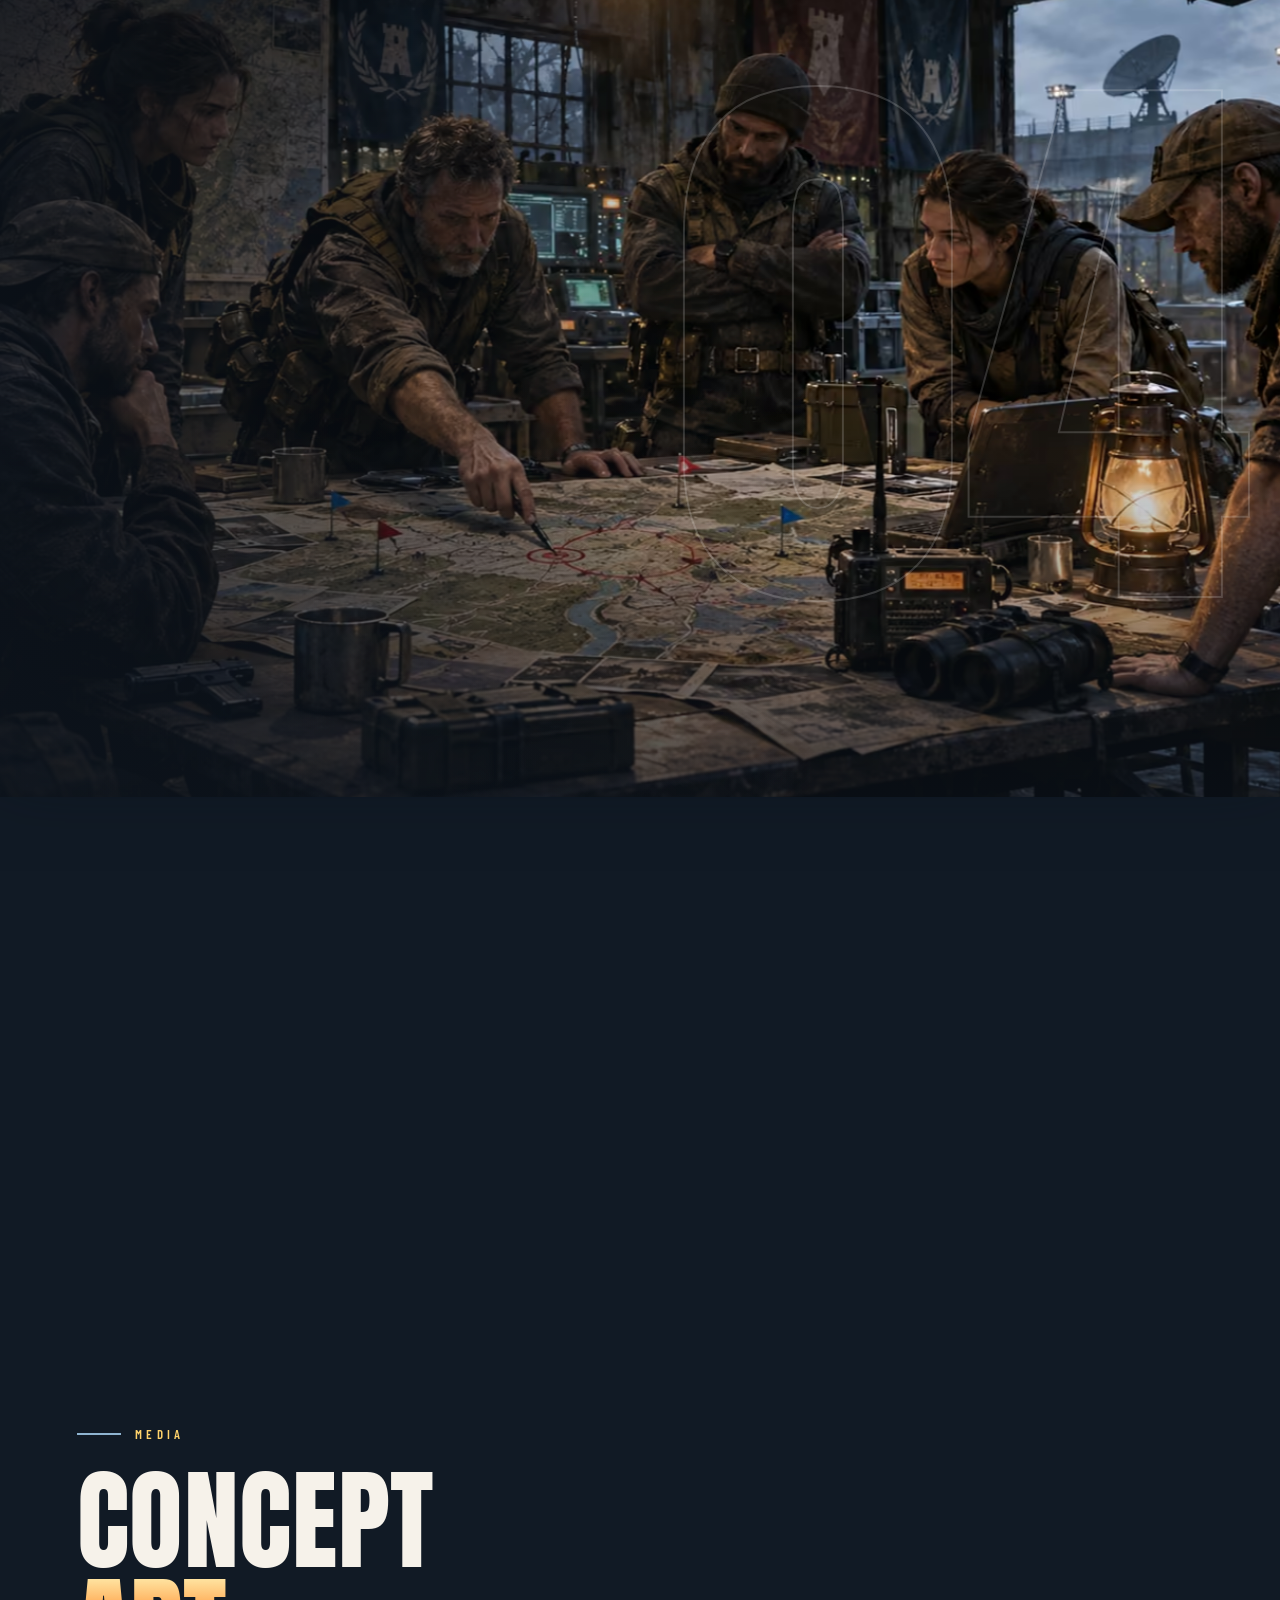
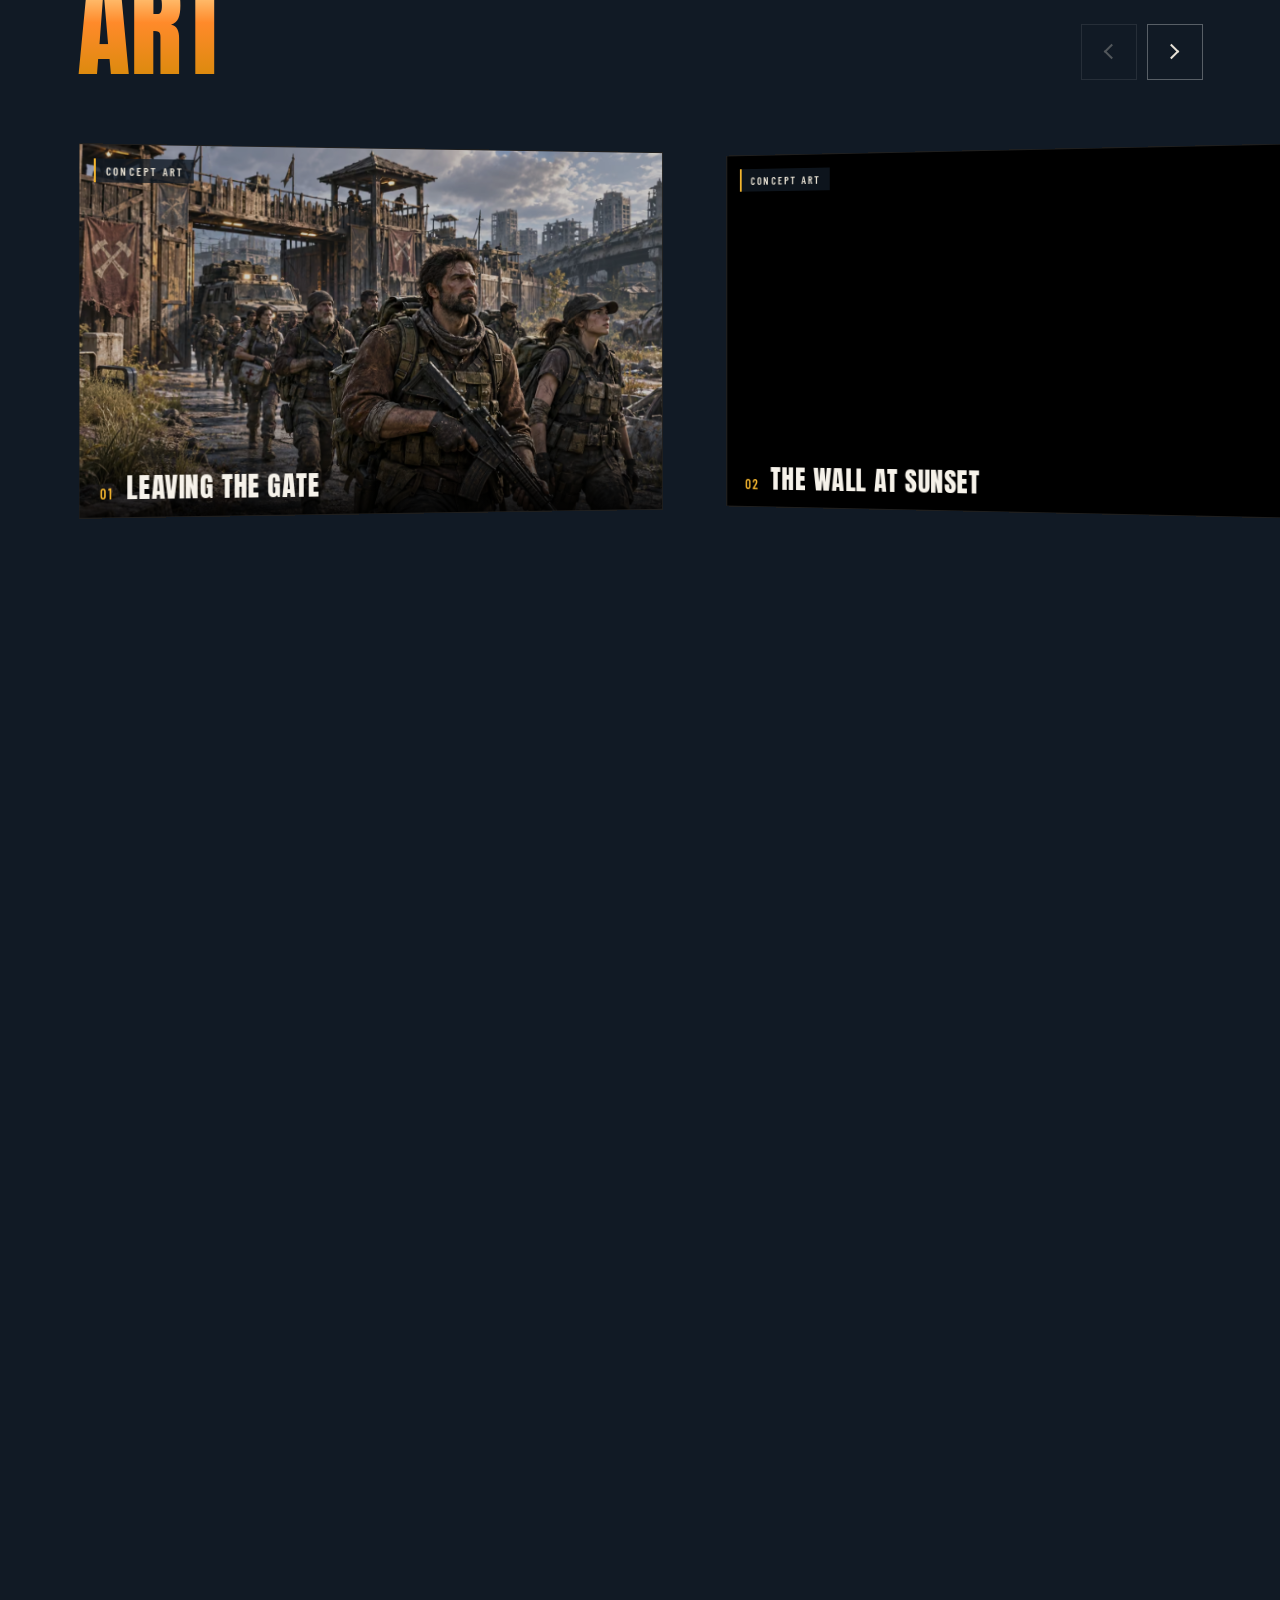
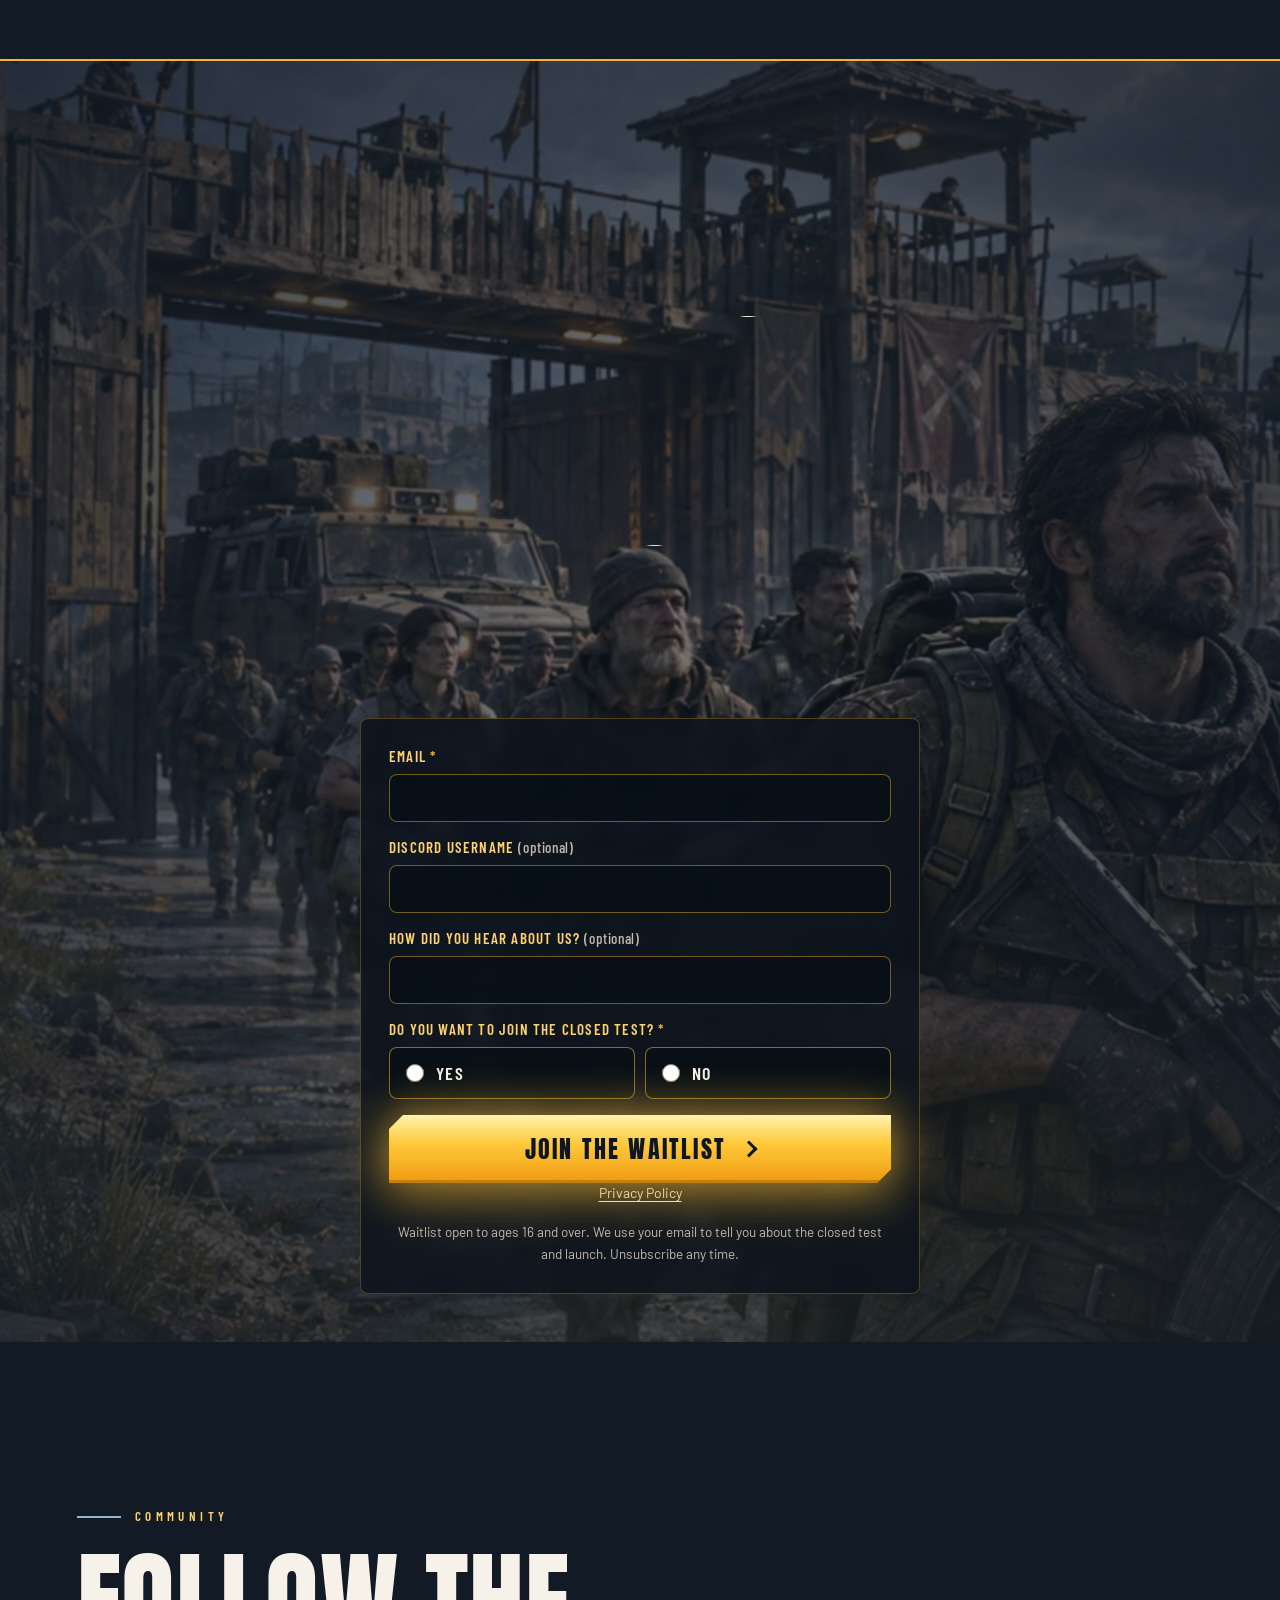
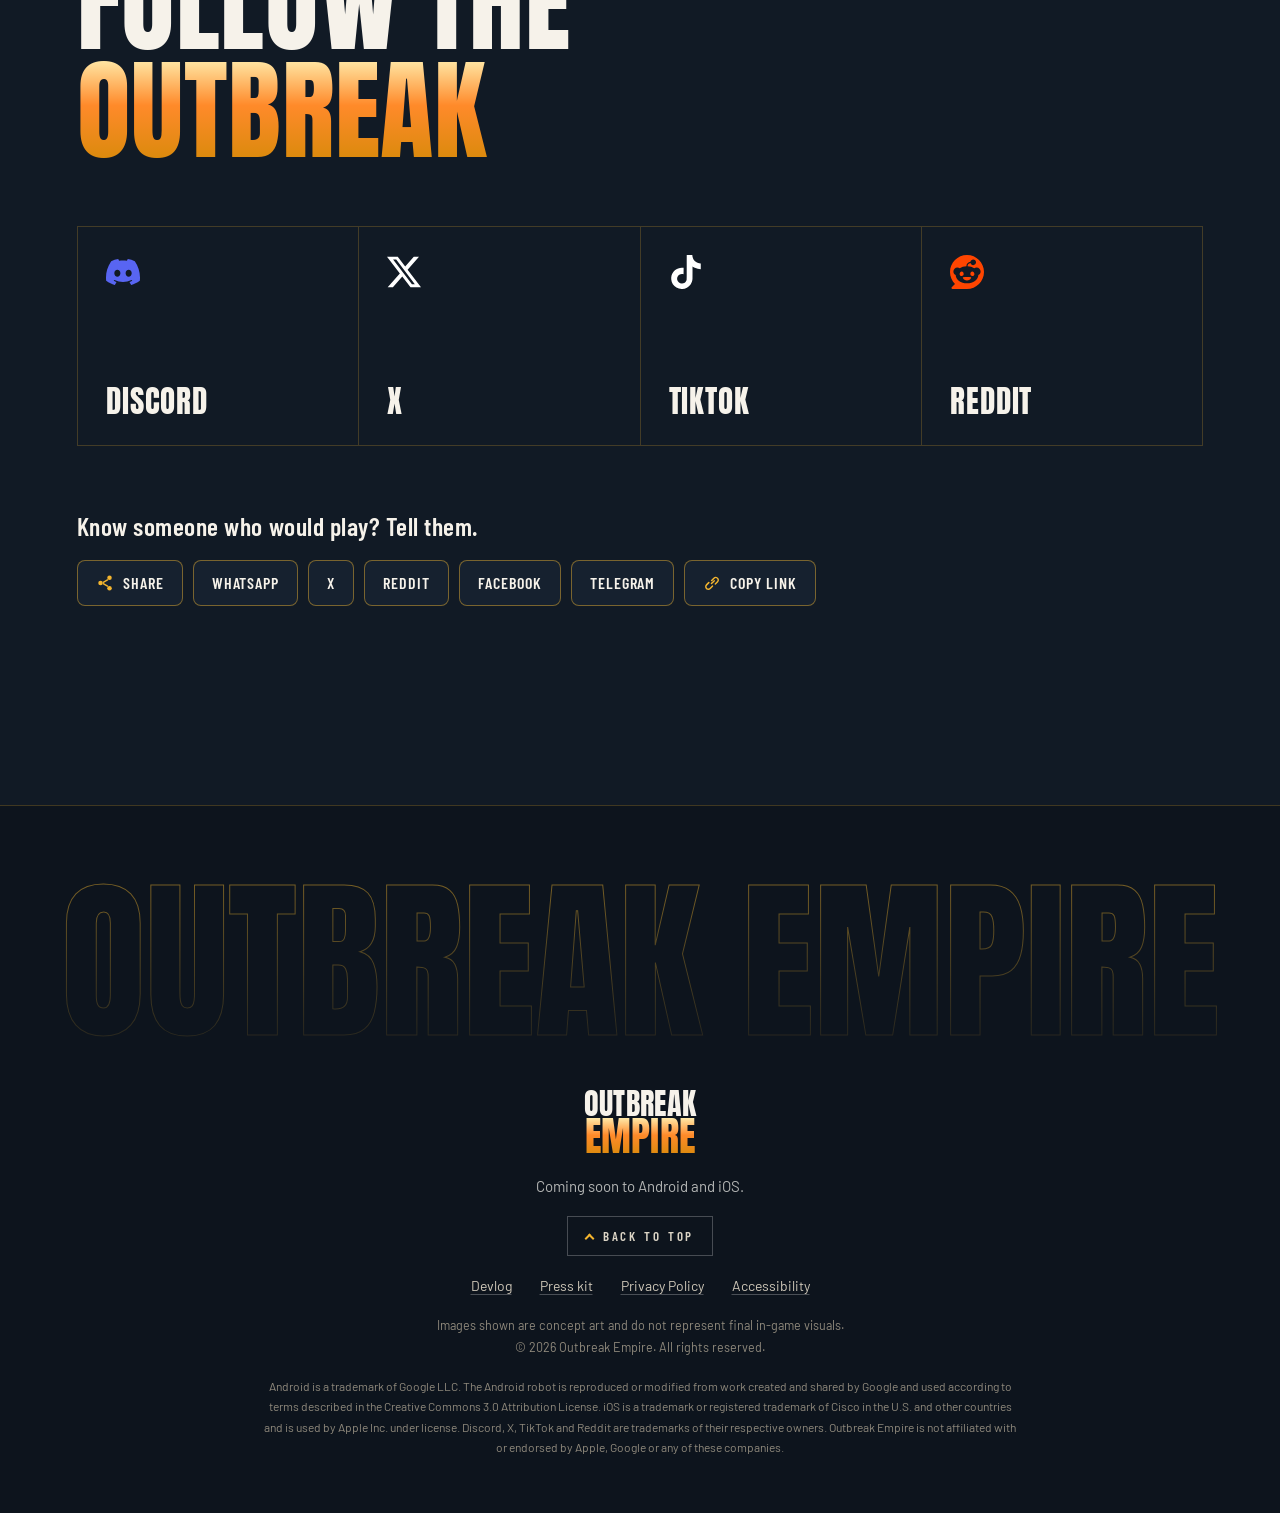
==== commit e2f54c18: "מיזוג טופס ההרשמה שבדף (מ-main המרוחק) עם הלוגו החדש Co-Authored-By: Claude Fable 5.2 <noreply@anthr" ====
--- a/index.html
+++ b/index.html
@@ -144,7 +144,7 @@
       <span class="plat__ios" title="Coming soon on iOS" aria-hidden="true">iOS</span>
       <span class="plat__and" title="Coming soon on Android" aria-hidden="true"><span class="ico ico--android"></span><span class="plat__word">Android</span></span>
     </div>
-    <a class="btn btn--sm" href="https://docs.google.com/forms/d/e/1FAIpQLSfH-3bDS25boa_nsmfyrVO0cmh-lTgv2Yjuh53AL0fX4bEYbQ/viewform" target="_blank" rel="noopener"><span class="btn__t">Join waitlist</span><span class="sr-only"> (opens in a new tab)</span></a>
+    <a class="btn btn--sm" href="#signup"><span class="btn__t">Join waitlist</span></a>
     <button class="nav__menu" type="button" aria-expanded="false" aria-controls="menu" hidden><span class="sr-only">Menu</span><i aria-hidden="true"></i></button>
   </div>
 </header>
@@ -168,7 +168,7 @@
       <h2 class="hero__line">A new kind of strategy game: <b>pure play to win</b></h2>
       <p class="hero__sub">Build and grow your settlement in a ruined city. Survive a world overrun by the dead. Defend your walls, and attack the players who want what is yours.</p>
       <div class="hero__cta">
-        <a class="btn btn--lg" href="https://docs.google.com/forms/d/e/1FAIpQLSfH-3bDS25boa_nsmfyrVO0cmh-lTgv2Yjuh53AL0fX4bEYbQ/viewform" target="_blank" rel="noopener"><span class="btn__t">Join the waitlist</span><span class="sr-only"> (opens in a new tab)</span></a>
+        <a class="btn btn--lg" href="#signup"><span class="btn__t">Join the waitlist</span></a>
         <p class="cta__note">Free. No in&#8209;app purchases.</p>
         <div class="stores">
           <span class="store"><span class="ico ico--phone" aria-hidden="true"></span><span><small>Coming soon on</small>iOS</span></span>
@@ -360,17 +360,54 @@
   </section>
 
   <!-- PRE-REGISTER -->
-  <section class="pre" id="signup">
+  <section class="pre" aria-labelledby="closed-h">
     <div class="pre__bg" aria-hidden="true">
       <picture><source type="image/avif" srcset="images/hero-800.avif 800w, images/hero-1600.avif 1600w" sizes="(max-aspect-ratio: 1/1) 178vh, 100vw"><img src="images/hero-800.webp" srcset="images/hero-800.webp 800w, images/hero-1600.webp 1600w" sizes="(max-aspect-ratio: 1/1) 178vh, 100vw" alt="Survivors leaving the settlement gate at dusk" loading="lazy" decoding="async" width="800" height="450"></picture>
     </div>
     <canvas class="fx" data-fx="embers" aria-hidden="true"></canvas>
     <div class="pre__in">
       <p class="kicker rv"><i aria-hidden="true"></i>Closed test</p>
-      <h2 class="head head--xl rv"><span class="ln"><span>Be first</span></span> <span class="ln"><span>through</span></span> <span class="ln ln--fire"><span>the gate</span></span></h2>
+      <h2 class="head head--xl rv" id="closed-h"><span class="ln"><span>Be first</span></span> <span class="ln"><span>through</span></span> <span class="ln ln--fire"><span>the gate</span></span></h2>
       <p class="pre__lead rv">The closed test comes first, and we invite its players from the waitlist. Join now and be among the first to hear when the gate opens.</p>
-      <div class="pre__cta rv"><a class="btn btn--lg btn--xl" href="https://docs.google.com/forms/d/e/1FAIpQLSfH-3bDS25boa_nsmfyrVO0cmh-lTgv2Yjuh53AL0fX4bEYbQ/viewform" target="_blank" rel="noopener"><span class="btn__t">Join the waitlist</span><span class="sr-only"> (opens in a new tab)</span></a></div>
-      <p class="pre__note">Waitlist open to ages 16 and over. We use your email to tell you about the closed test and launch. Unsubscribe any time. <a href="privacy.html">Privacy Policy</a></p>
+      <div class="wait" id="signup">
+        <form class="wait__form" id="waitlist" method="post" action="#signup" novalidate>
+          <div class="wait__hp" aria-hidden="true">
+            <label for="wait-hp">Company</label>
+            <input id="wait-hp" name="oe_hp" type="text" tabindex="-1" autocomplete="off">
+          </div>
+          <div class="wait__field">
+            <label for="wait-email">Email <span class="wait__req" aria-hidden="true">*</span><span class="sr-only"> required</span></label>
+            <input id="wait-email" name="email" type="email" inputmode="email" autocomplete="email" maxlength="254" spellcheck="false" required aria-required="true" aria-describedby="wait-email-err">
+            <p class="wait__err" id="wait-email-err" hidden></p>
+          </div>
+          <div class="wait__field">
+            <label for="wait-discord">Discord username <span class="wait__opt">(optional)</span></label>
+            <input id="wait-discord" name="discord" type="text" autocomplete="off" maxlength="100" dir="auto">
+          </div>
+          <div class="wait__field">
+            <label for="wait-heard">How did you hear about us? <span class="wait__opt">(optional)</span></label>
+            <input id="wait-heard" name="heard" type="text" autocomplete="off" maxlength="400" dir="auto">
+          </div>
+          <fieldset class="wait__field wait__test" aria-required="true" aria-describedby="wait-closed-err">
+            <legend>Do you want to join the closed test? <span class="wait__req" aria-hidden="true">*</span><span class="sr-only"> required</span></legend>
+            <div class="wait__choices">
+              <label class="wait__choice"><input type="radio" name="closed" value="Yes" required> <span>Yes</span></label>
+              <label class="wait__choice"><input type="radio" name="closed" value="No" required> <span>No</span></label>
+            </div>
+            <p class="wait__err" id="wait-closed-err" hidden></p>
+          </fieldset>
+          <p class="wait__err" id="wait-net" role="alert" hidden>We could not send your signup. Check your connection and try again.</p>
+          <div class="wait__actions">
+            <button class="btn btn--lg wait__send" type="submit"><span class="btn__t">Join the waitlist</span></button>
+          </div>
+        </form>
+        <div class="wait__thanks" id="wait-thanks" role="status" tabindex="-1" hidden>
+          <h3>You're on the list</h3>
+          <p>Thank you. We'll email you when there's news.</p>
+        </div>
+        <p class="wait__privacy"><a href="privacy.html">Privacy Policy</a></p>
+        <p class="pre__note">Waitlist open to ages 16 and over. We use your email to tell you about the closed test and launch. Unsubscribe any time.</p>
+      </div>
     </div>
   </section>
 
@@ -422,7 +459,7 @@
 
 
 <div class="dock" aria-hidden="true">
-  <a class="btn btn--dock" href="https://docs.google.com/forms/d/e/1FAIpQLSfH-3bDS25boa_nsmfyrVO0cmh-lTgv2Yjuh53AL0fX4bEYbQ/viewform" target="_blank" rel="noopener" tabindex="-1"><span class="btn__t">Join the waitlist</span></a>
+  <a class="btn btn--dock" href="#signup" tabindex="-1"><span class="btn__t">Join the waitlist</span></a>
 </div>
 
 <dialog class="lb" aria-label="Image viewer">
--- a/style.css
+++ b/style.css
@@ -402,16 +402,62 @@
 .pre__bg { position: absolute; inset: 0; z-index: -1; }
 .pre__bg img { width: 100%; height: 100%; object-fit: cover; object-position: 30% 30%; transform: scale(calc(1.28 - var(--pp, 1) * .2)); will-change: transform; }
 .pre__bg::after { content: ""; position: absolute; inset: 0; background: radial-gradient(70% 80% at 50% 50%, rgba(17,26,37,.55), rgba(17,26,37,.88)), linear-gradient(0deg, rgba(244,184,48,.18), rgba(244,184,48,0) 42%); }
-.pre__in { display: flex; flex-direction: column; align-items: center; max-width: 1300px; }
+.pre__in { display: flex; flex-direction: column; align-items: center; width: 100%; max-width: 1300px; }
 .pre .head { margin-top: 18px; }
 .pre .head--xl { font-size: clamp(54px, min(12.5vw, 13vh), 196px); }
 .pre__lead { margin: clamp(22px, 3vw, 36px) auto clamp(28px, 3.4vw, 44px); max-width: 620px; color: #e9e2d3; font-size: clamp(17px, 1.7vw, 21px); }
-.pre__cta { position: relative; display: inline-block; }
-.pre__cta::before, .pre__cta::after { content: ""; position: absolute; inset: 0; z-index: -1; border: 2px solid var(--orange); opacity: 0; animation: ring 3s var(--ease) infinite; pointer-events: none; }
-.pre__cta::after { animation-delay: 1.5s; }
-@keyframes ring { 0% { opacity: .7; transform: scale(1); } 100% { opacity: 0; transform: scale(1.35, 1.9); } }
-.pre .pre__note { margin: 30px auto 0; max-width: 620px; font-size: 13.5px; color: #c2bbad; }
-.pre__note a { color: #f0e9da; text-decoration: underline; text-underline-offset: 3px; }
+.pre .pre__note { margin: 18px auto 0; max-width: 620px; font-size: 13.5px; color: #c2bbad; }
+.pre__note a, .wait__privacy a { color: #f0e9da; text-decoration: underline; text-underline-offset: 3px; }
+
+/* ---------- waitlist form (on the page; answers still go to the existing sheet) ---------- */
+#signup { scroll-margin-top: 88px; }
+.wait { position: relative; width: min(100%, 560px); min-width: 0; margin: 0 auto; padding: clamp(18px, 3vw, 28px); text-align: left;
+  background: rgba(13,20,29,.84); border: 1px solid rgba(244,184,48,.28); border-radius: 8px; -webkit-backdrop-filter: blur(6px); backdrop-filter: blur(6px); }
+.wait__form { margin: 0; }
+.wait__hp { position: absolute; width: 1px; height: 1px; margin: -1px; padding: 0; overflow: hidden; clip: rect(0 0 0 0); white-space: nowrap; border: 0; }
+.wait__field { margin: 0 0 16px; border: 0; padding: 0; min-inline-size: 0; }
+.wait label, .wait legend { display: block; width: 100%; margin: 0 0 8px; padding: 0; float: none; font: 600 15px/1.25 var(--cond); letter-spacing: .08em; text-transform: uppercase; color: var(--hi); }
+.wait__req { color: var(--orange); letter-spacing: 0; }
+.wait__opt { letter-spacing: .04em; text-transform: none; font-weight: 500; color: #c2bbad; }
+.wait input[type="email"], .wait input[type="text"] {
+  display: block; width: 100%; min-height: 48px; padding: 12px 14px;
+  border: 1px solid rgba(244,184,48,.45); border-radius: 8px;
+  background: rgba(8,14,22,.72); color: var(--ink); font: 400 16px/1.4 var(--sans);
+}
+.wait input[type="email"] { direction: ltr; }
+.wait input:-webkit-autofill { -webkit-text-fill-color: var(--ink); caret-color: var(--ink); box-shadow: 0 0 0 1000px #131d29 inset; }
+.wait__choices { display: flex; align-items: stretch; gap: 10px; }
+/* .wait label is display:block; this rule has to win so the radio and the word sit in the middle of the box. */
+.wait label.wait__choice {
+  display: flex; align-items: center; justify-content: flex-start; gap: 12px;
+  flex: 1 1 0; width: auto; min-height: 52px; margin: 0; padding: 14px 16px;
+  border: 1px solid rgba(244,184,48,.55); border-radius: 8px; background: rgba(8,14,22,.72);
+  font: 600 18px/1 var(--cond); letter-spacing: .08em; text-transform: uppercase; color: var(--ink); cursor: pointer;
+}
+.wait label.wait__choice input {
+  width: 18px; height: 18px; margin: 0; flex: 0 0 18px; align-self: center; accent-color: #f4b52e;
+}
+.wait label.wait__choice span { line-height: 1; }
+.wait label.wait__choice:has(:checked) {
+  border-color: #ffd36b; background: rgba(244,184,48,.34); color: #ffe9a8;
+  box-shadow: inset 0 0 0 1px #f4b52e;
+}
+.wait label.wait__choice:has(input:focus-visible) { outline: 2px solid #ffe9a8; outline-offset: 3px; }
+.wait label.wait__choice input:focus-visible { outline: none; }
+.wait input[aria-invalid="true"], .wait__test[aria-invalid="true"] .wait__choice:not(:has(:checked)) { border-color: #ffb199; }
+.wait__err { margin: 8px 0 0; color: #ffd2c2; font-size: 15px; line-height: 1.4; }
+.wait__err[hidden] { display: none; }
+.wait__actions { display: flex; flex-direction: column; align-items: center; gap: 14px; margin-top: 6px; }
+.wait__send { width: 100%; border: 0; cursor: pointer; }
+.wait__send:disabled, .wait__send:disabled:hover { opacity: .55; cursor: progress; transform: none; filter: none; animation: none; }
+.js:not(.still) .wait__send:disabled, .js:not(.still) .wait__send:disabled::after { animation: none; }
+.wait__privacy { margin: 0; font-size: 14px; line-height: 1.4; text-align: center; }
+.wait__thanks { text-align: center; padding: 8px 4px 2px; }
+.wait__thanks[hidden] { display: none; }
+.wait__thanks h3 { margin: 0 0 10px; font: 400 clamp(32px, 5vw, 48px)/1 var(--disp); text-transform: uppercase; letter-spacing: .02em; color: var(--ink); }
+.wait__thanks p { color: #e9e2d3; font-size: 17px; }
+.wait .pre__note { text-align: center; }
+@media (max-width: 380px) { .wait__choices { flex-direction: column; } .wait__send.btn--lg { padding: 18px 16px; font-size: 18px; } }
 @media (orientation: landscape) and (max-height: 560px) {
   .pre { padding: 72px 20px 20px; } .pre .head--xl { font-size: min(7.4vw, 17vh); } .pre .head--xl .ln { display: inline-block; vertical-align: top; }
   .pre__lead { margin: 12px auto 16px; font-size: 15px; } .pre .pre__note { margin-top: 14px; font-size: 12.5px; }
@@ -523,7 +569,6 @@
 .js .rv:not(.head) { opacity: 0; transform: translateY(30px); transition: opacity 1.1s var(--ease), transform 1.1s var(--ease); }
 .js .rv.in:not(.head) { opacity: 1; transform: none; }
 .js .world__end.rv, .js .pre__lead.rv { transition-delay: .15s; }
-.js .pre__cta.rv { transition-delay: .28s; }
 
 /* ---------- motion off: the switch on the page, or the device setting ---------- */
 .still *, .still *::before, .still *::after { animation: none !important; transition: none !important; }
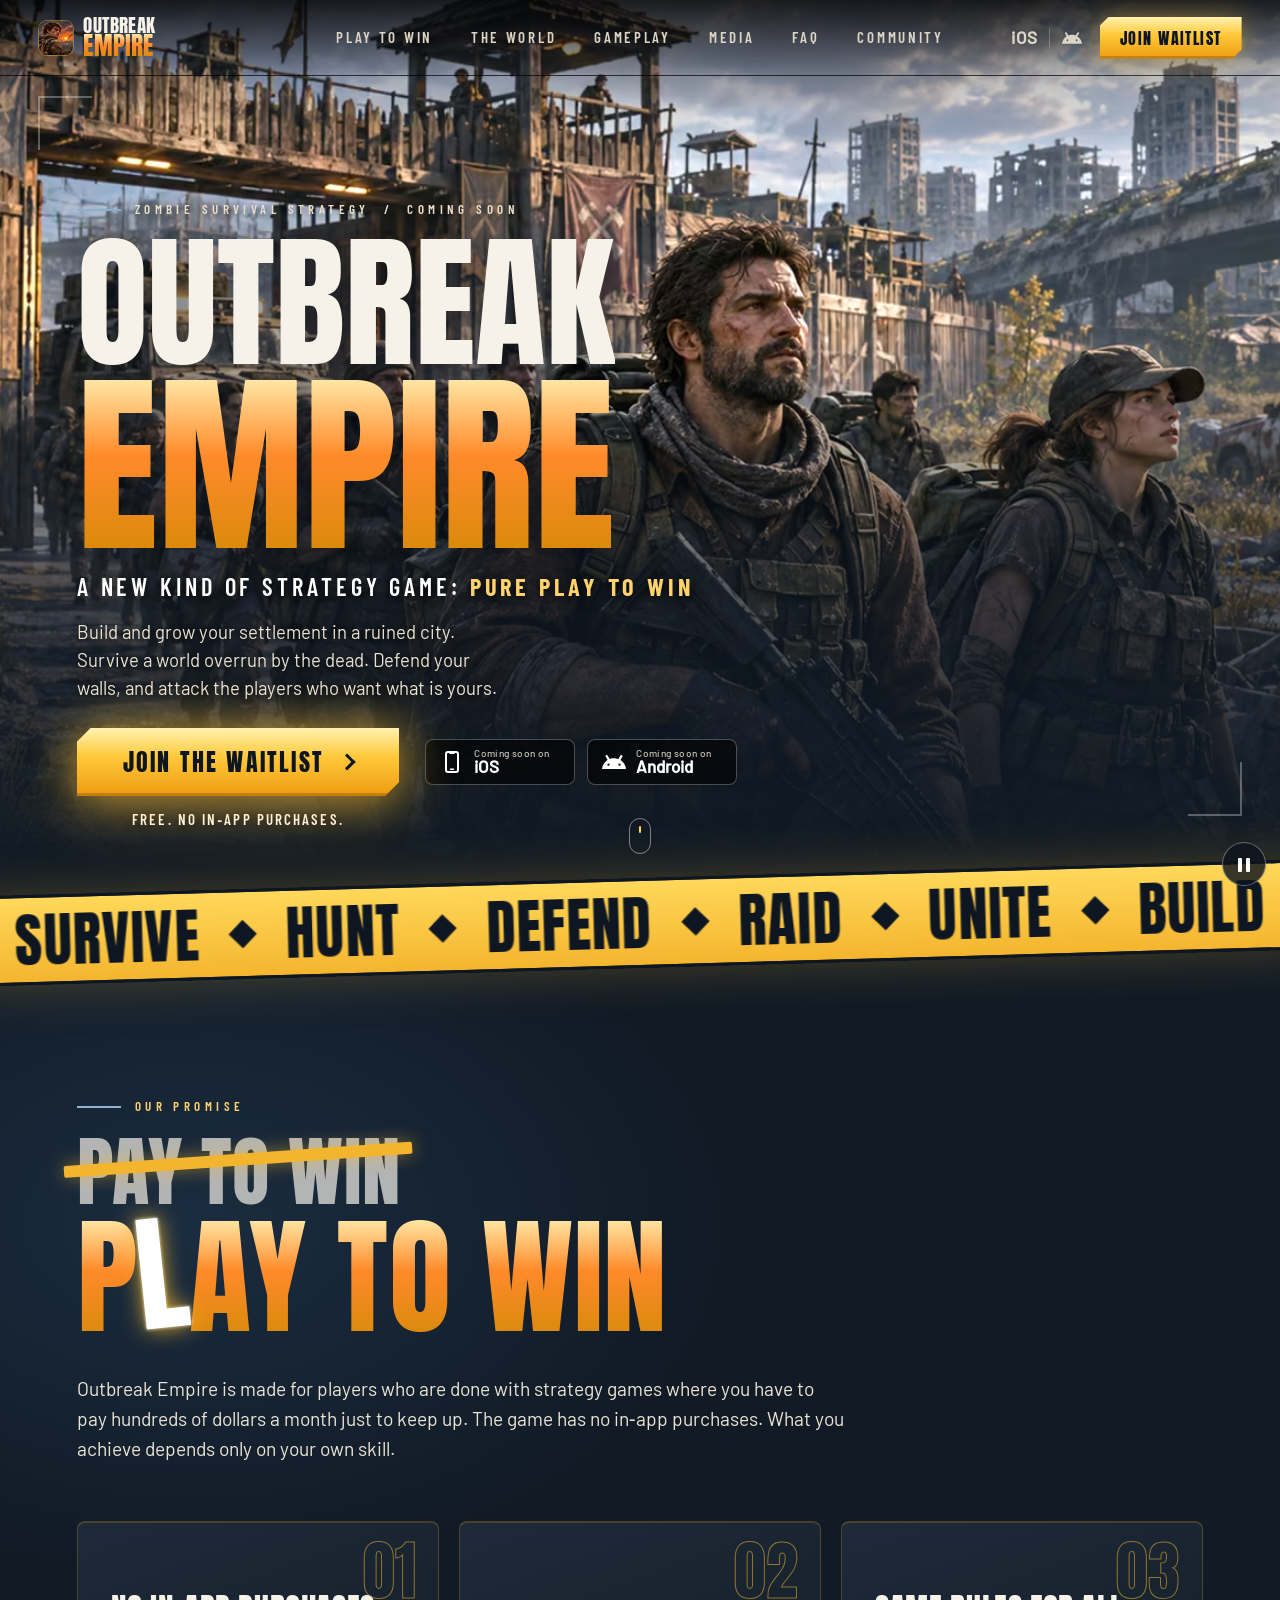
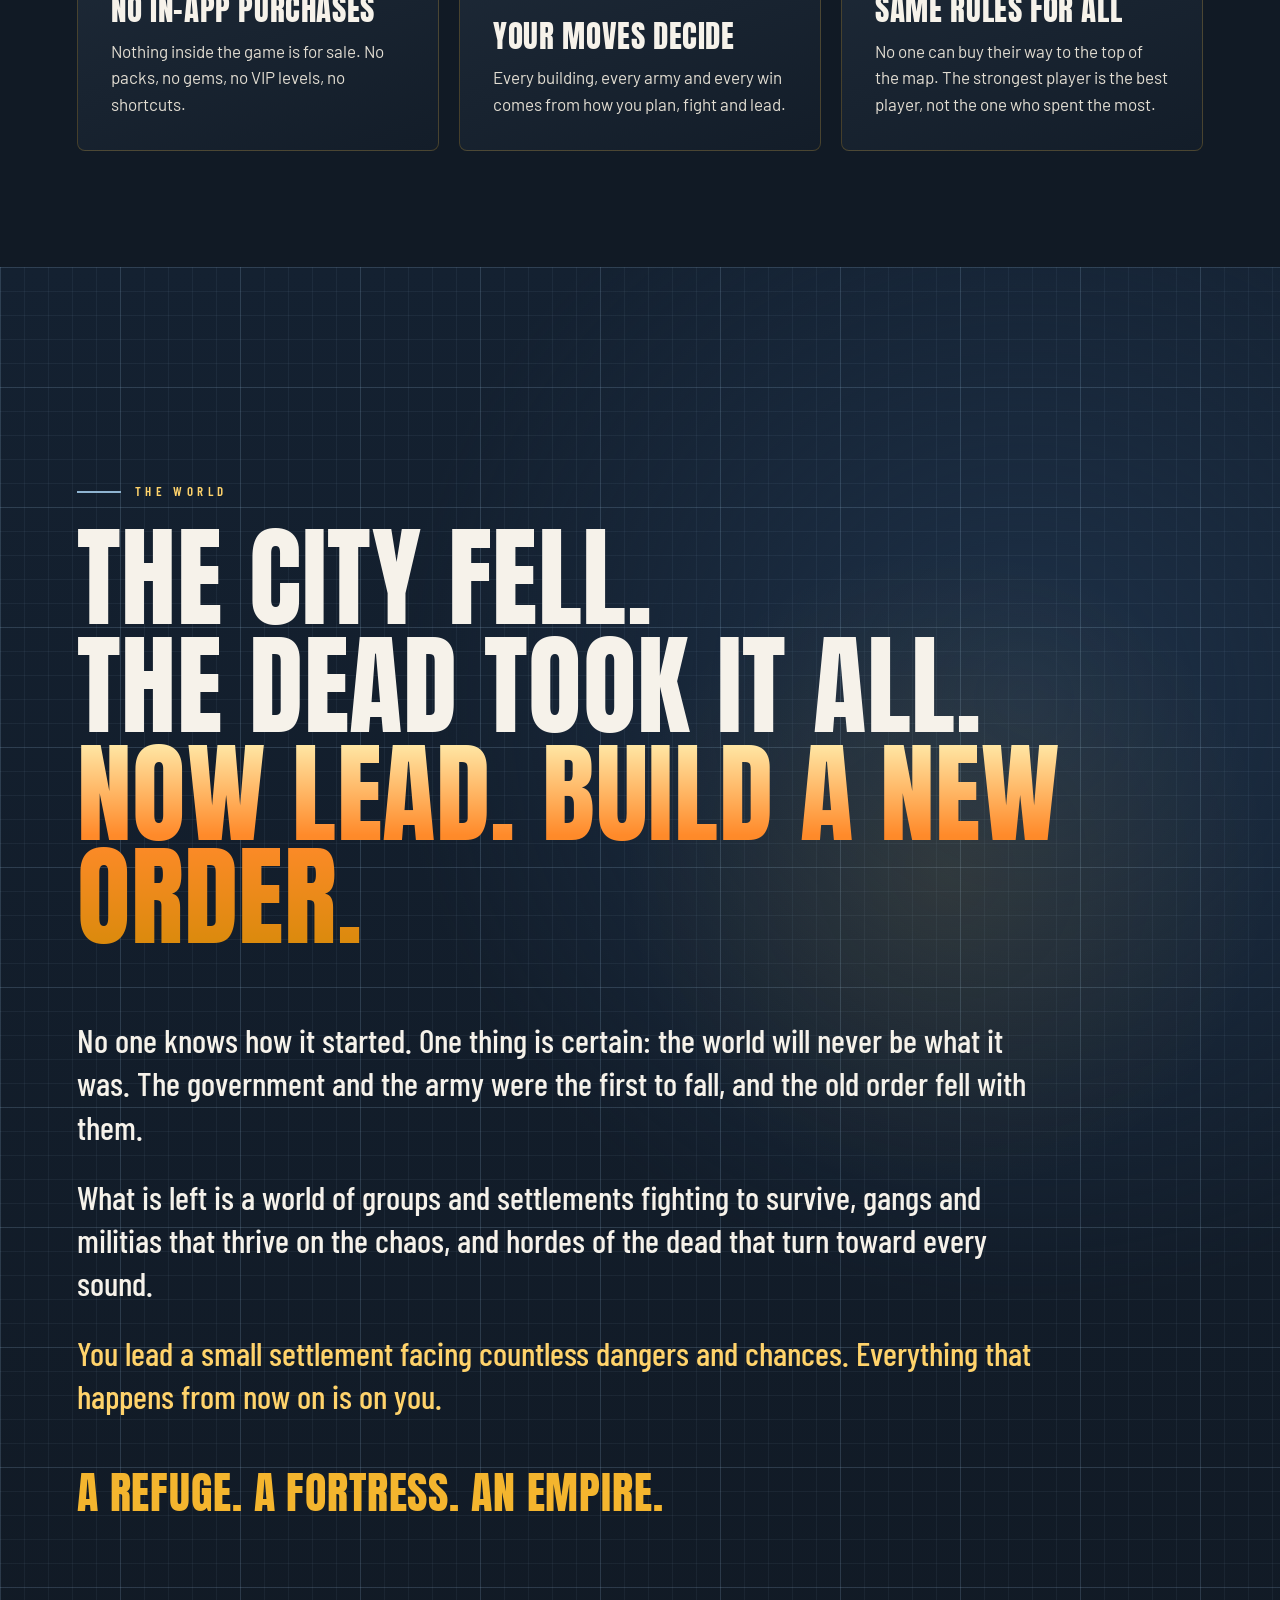
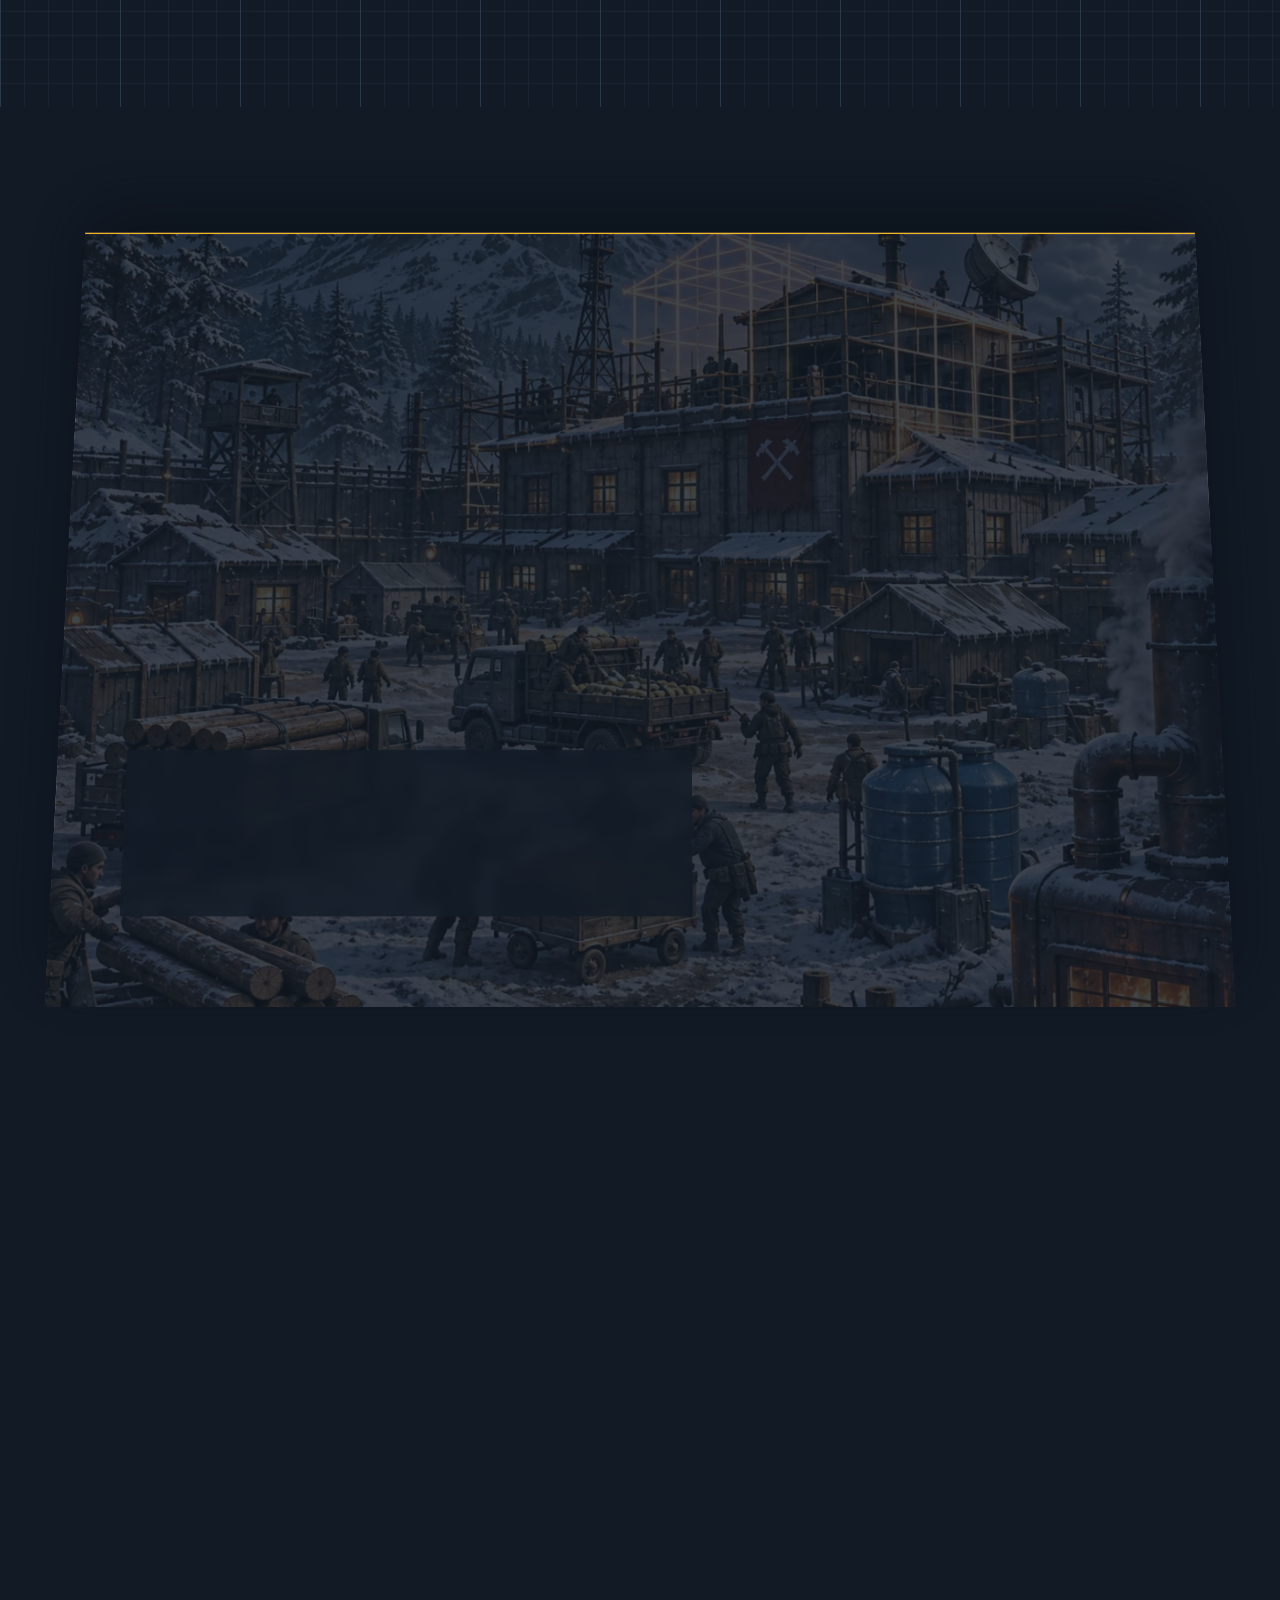
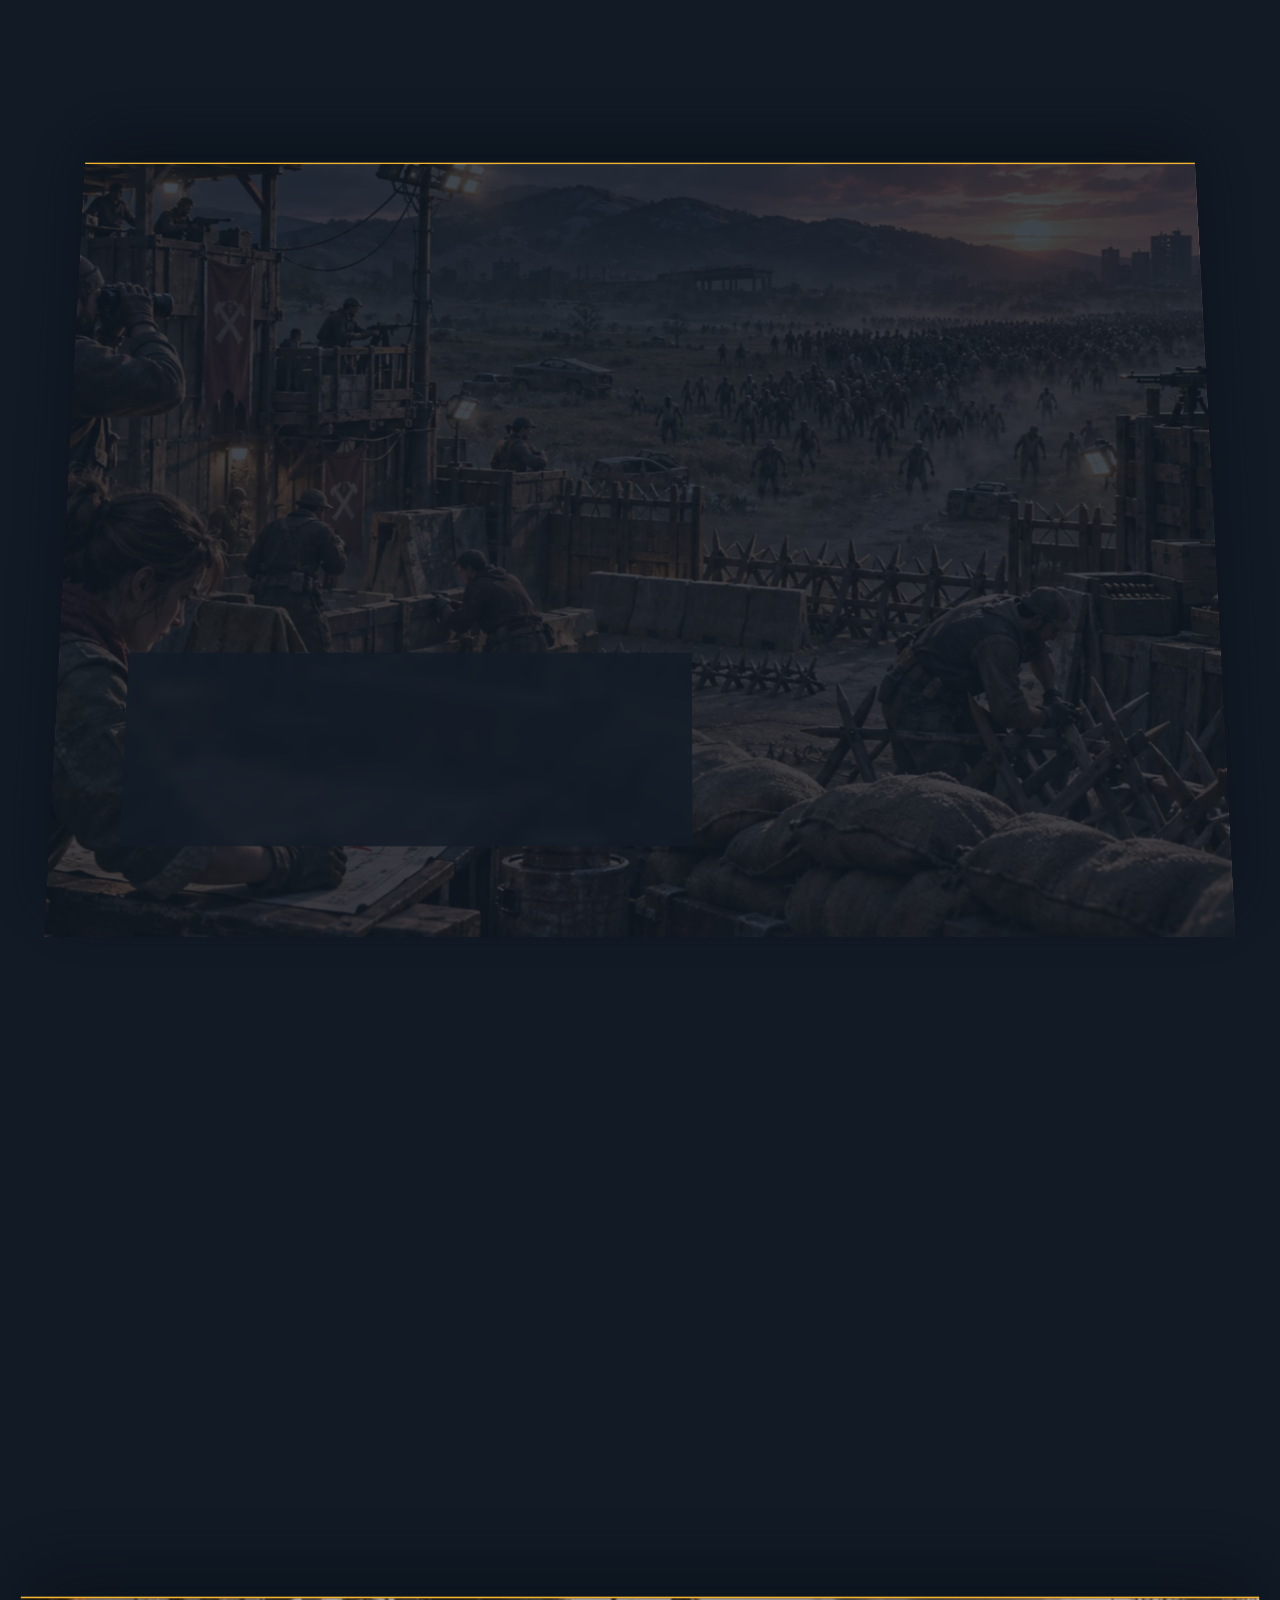
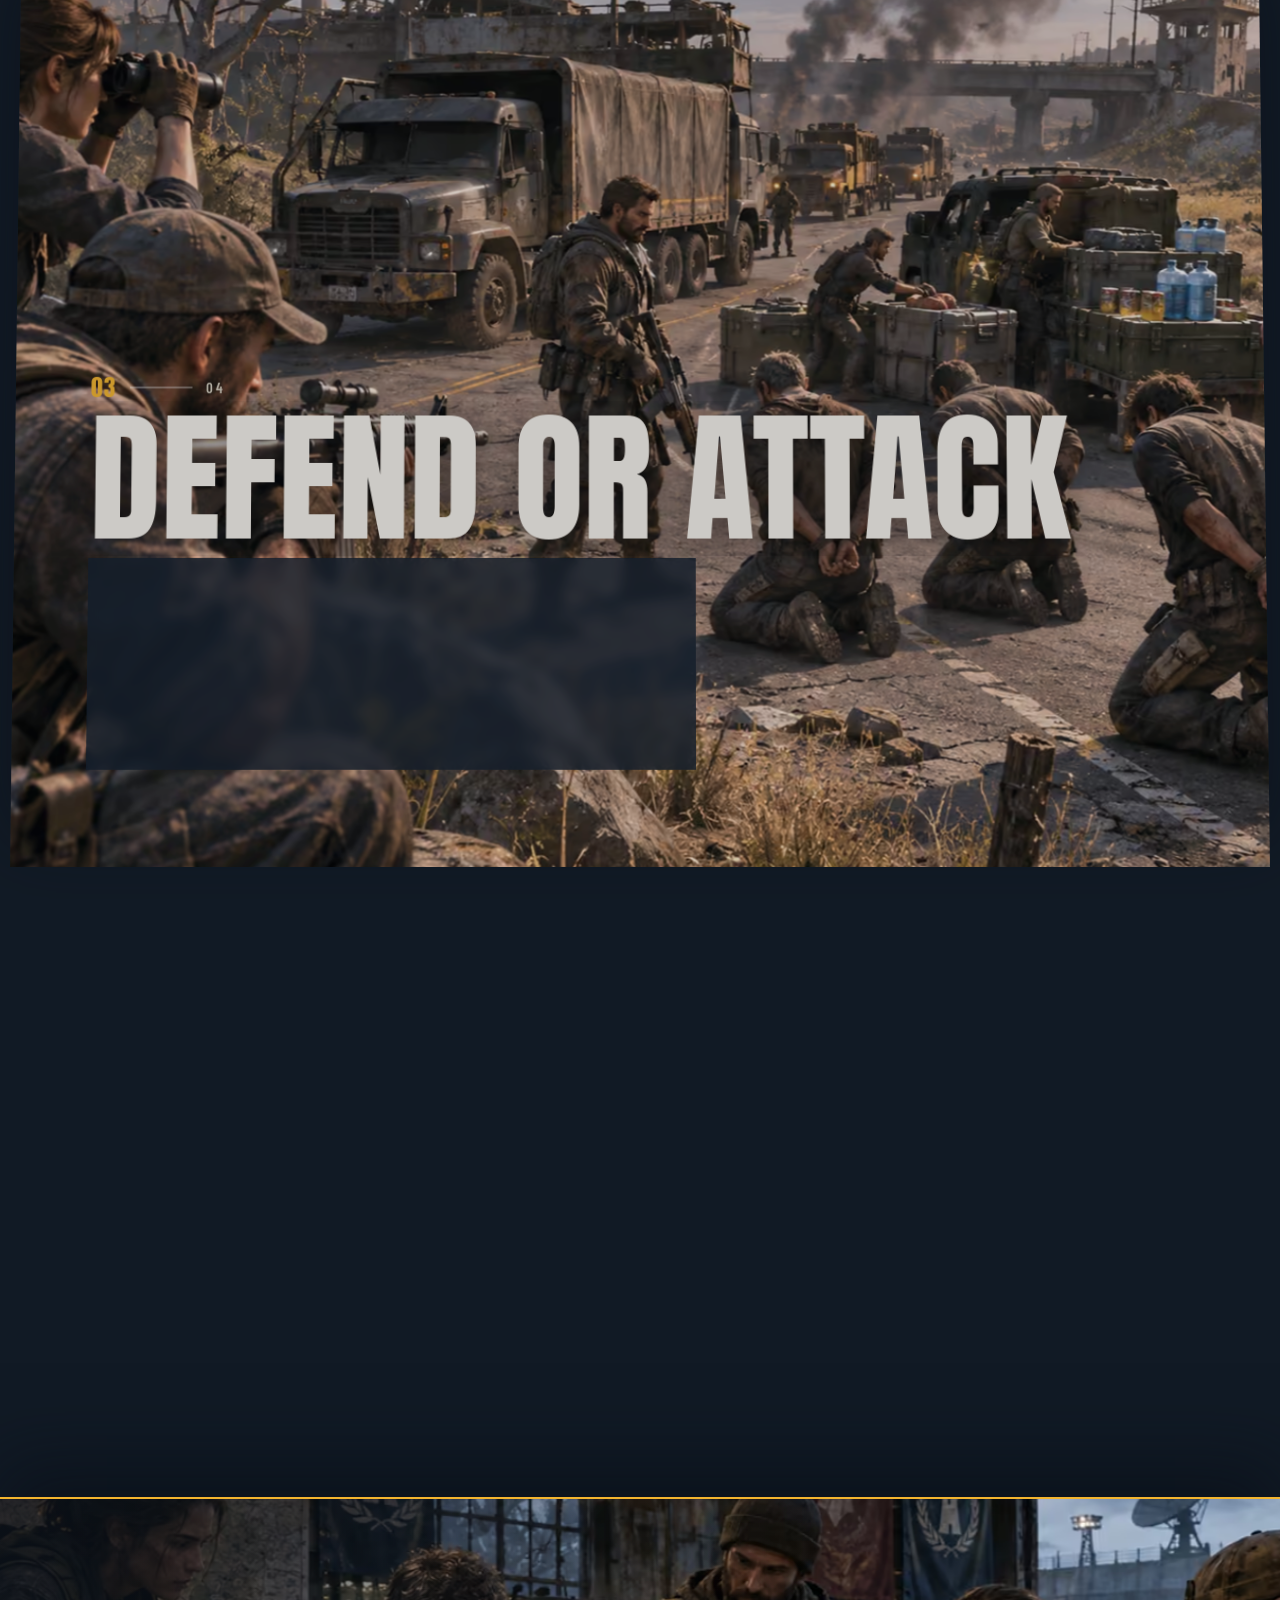
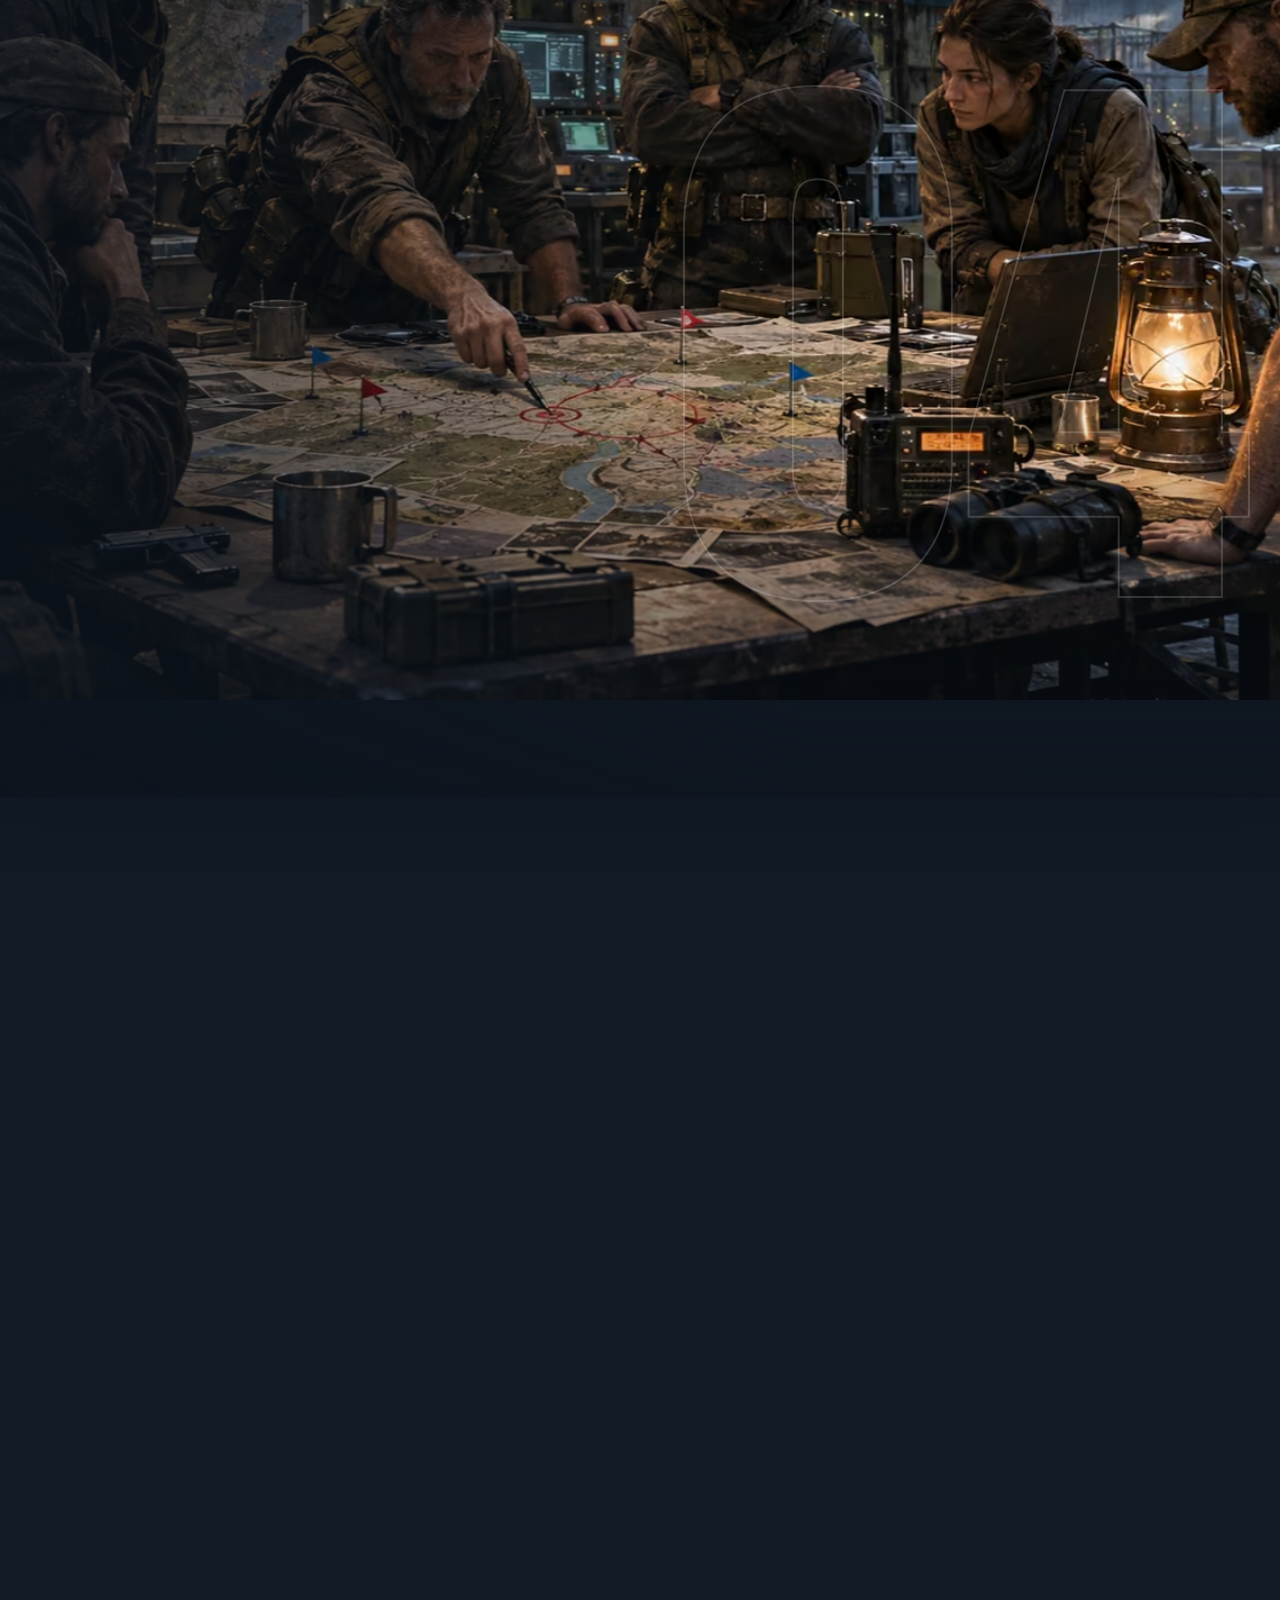
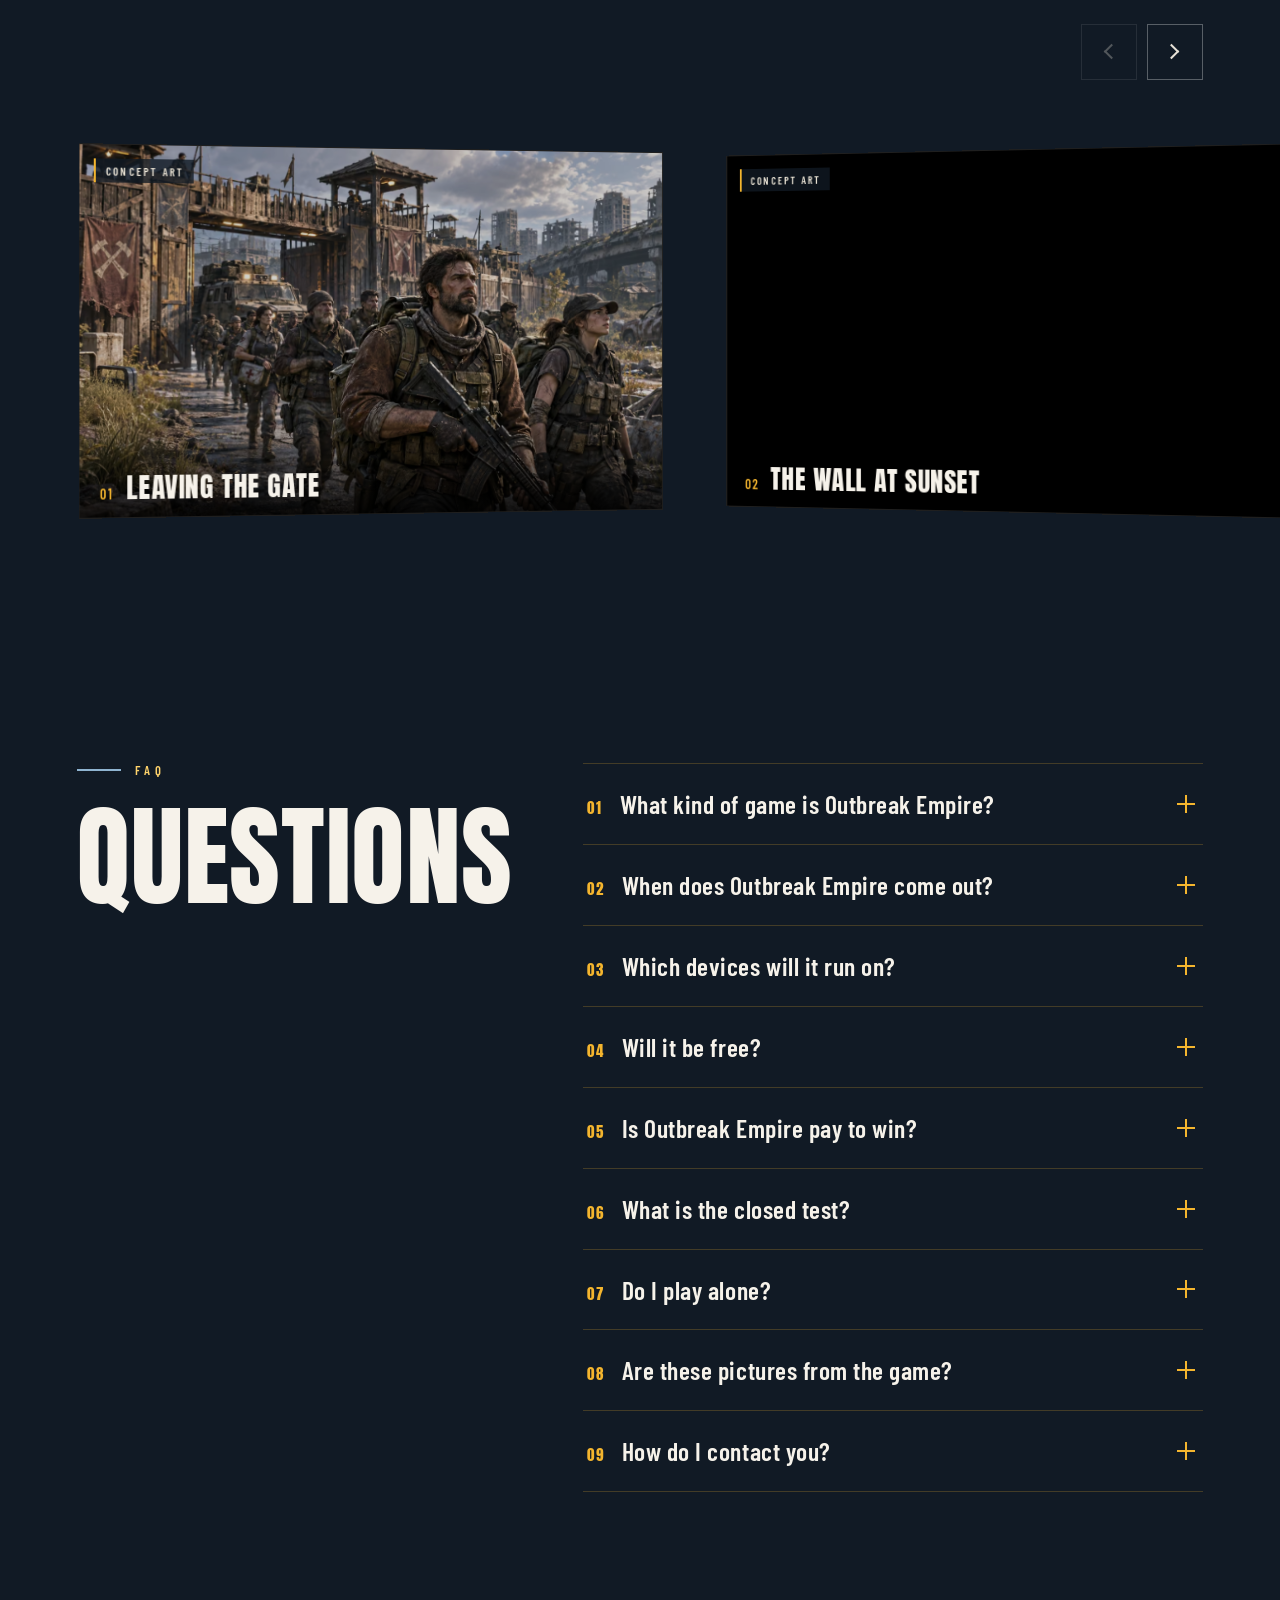
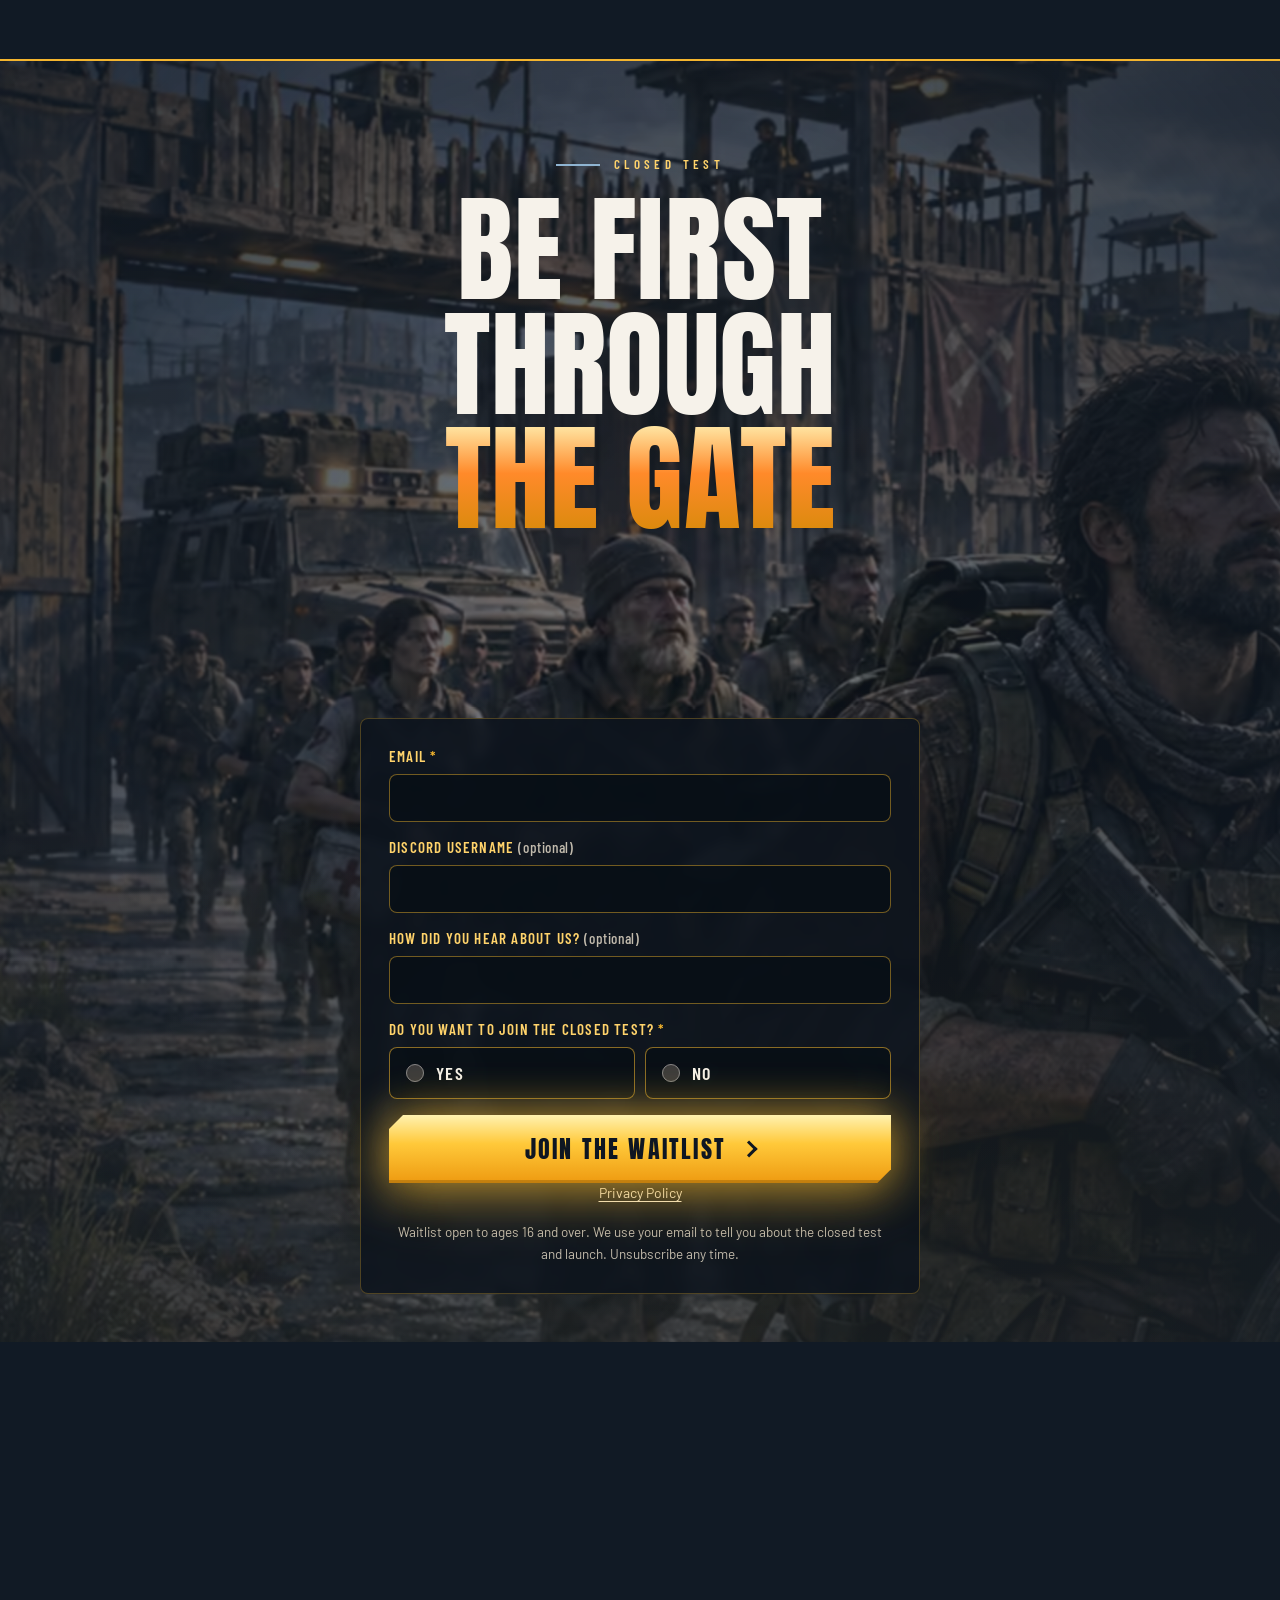
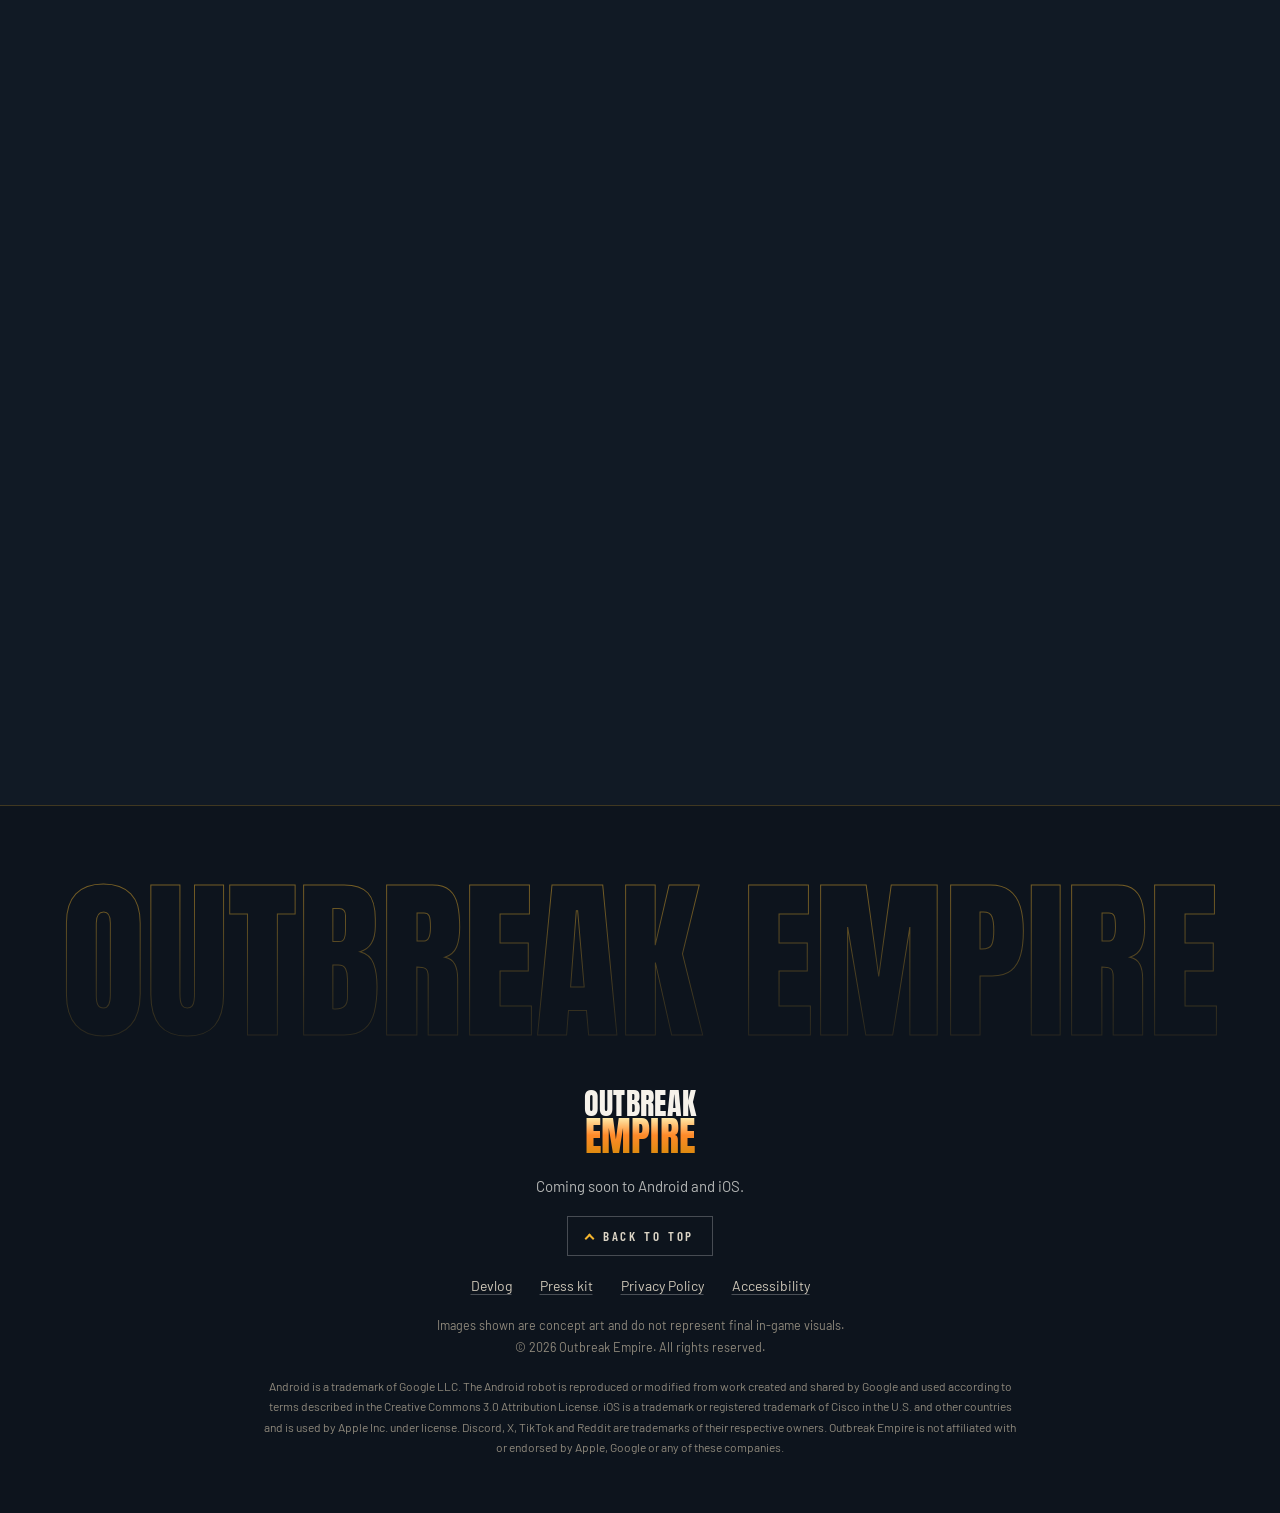
==== commit 77c84126: "האתר מצהיר שהוא כהה (color-scheme), כדי שמצב כהה של דפדפני טלפון לא יצבע מחדש את הזהב לאדום כהה Co-A" ====
--- a/index.html
+++ b/index.html
@@ -6,6 +6,7 @@
 <title>Outbreak Empire – Zombie Survival Strategy Game for Android &amp; iOS</title>
 <meta name="description" content="Zombie survival strategy for Android and iOS with no in-app purchases. Build your base in a ruined city, hold off the hordes and fight real players in PvP.">
 <meta name="theme-color" content="#111a25">
+<meta name="color-scheme" content="dark">
 <link rel="canonical" href="https://outbreakempire.com/">
 
 <meta property="og:type" content="website">
--- a/style.css
+++ b/style.css
@@ -7,6 +7,7 @@
 @font-face { font-family: "Barlow Condensed"; font-style: normal; font-weight: 700; font-display: swap; src: url("assets/fonts/barlow-condensed-700.woff2") format("woff2"); unicode-range: U+0000-00FF, U+0131, U+0152-0153, U+02BB-02BC, U+02C6, U+02DA, U+02DC, U+0304, U+0308, U+0329, U+2000-206F, U+20AC, U+2122, U+2191, U+2193, U+2212, U+2215, U+FEFF, U+FFFD; }
 
 :root {
+  color-scheme: dark; /* the site is dark already: phone browsers in dark mode must not recolor it */
   --bg: #111a25;
   --bg2: #182432;
   --ink: #f6f2ea;
